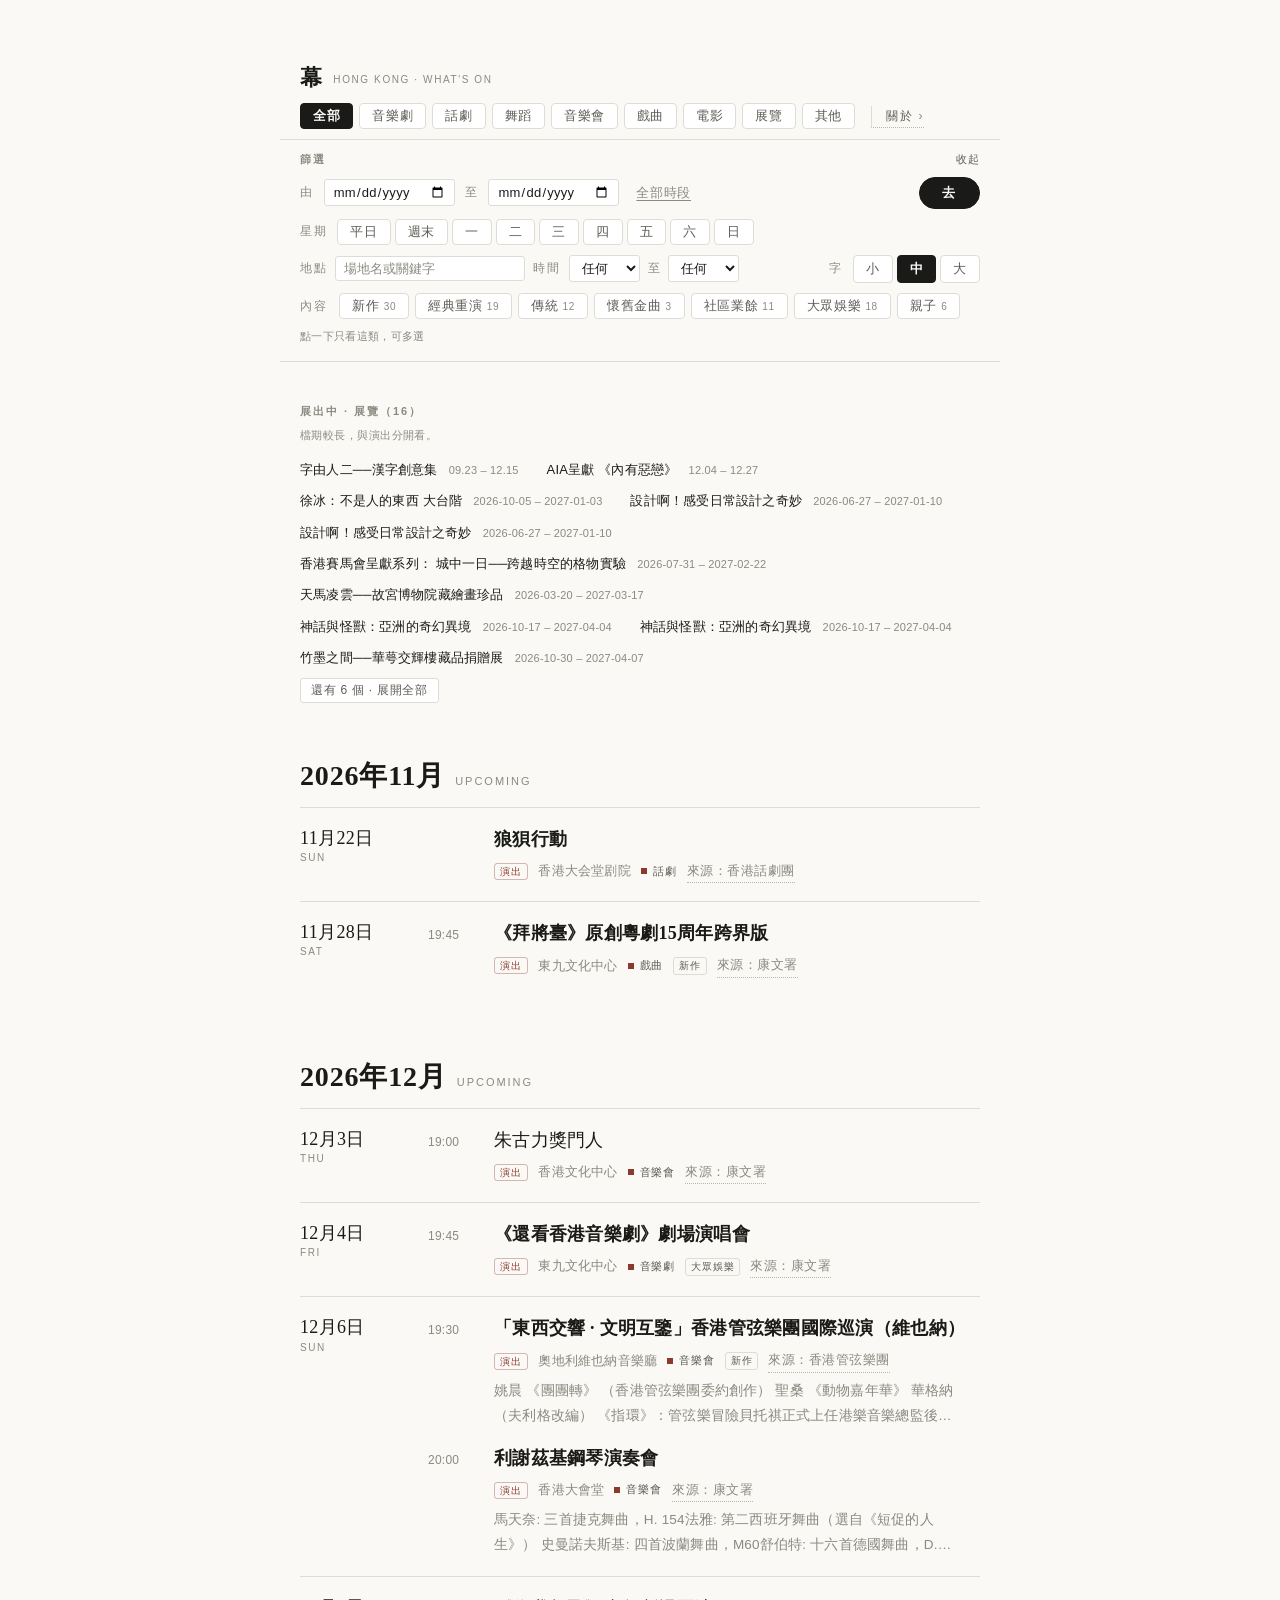
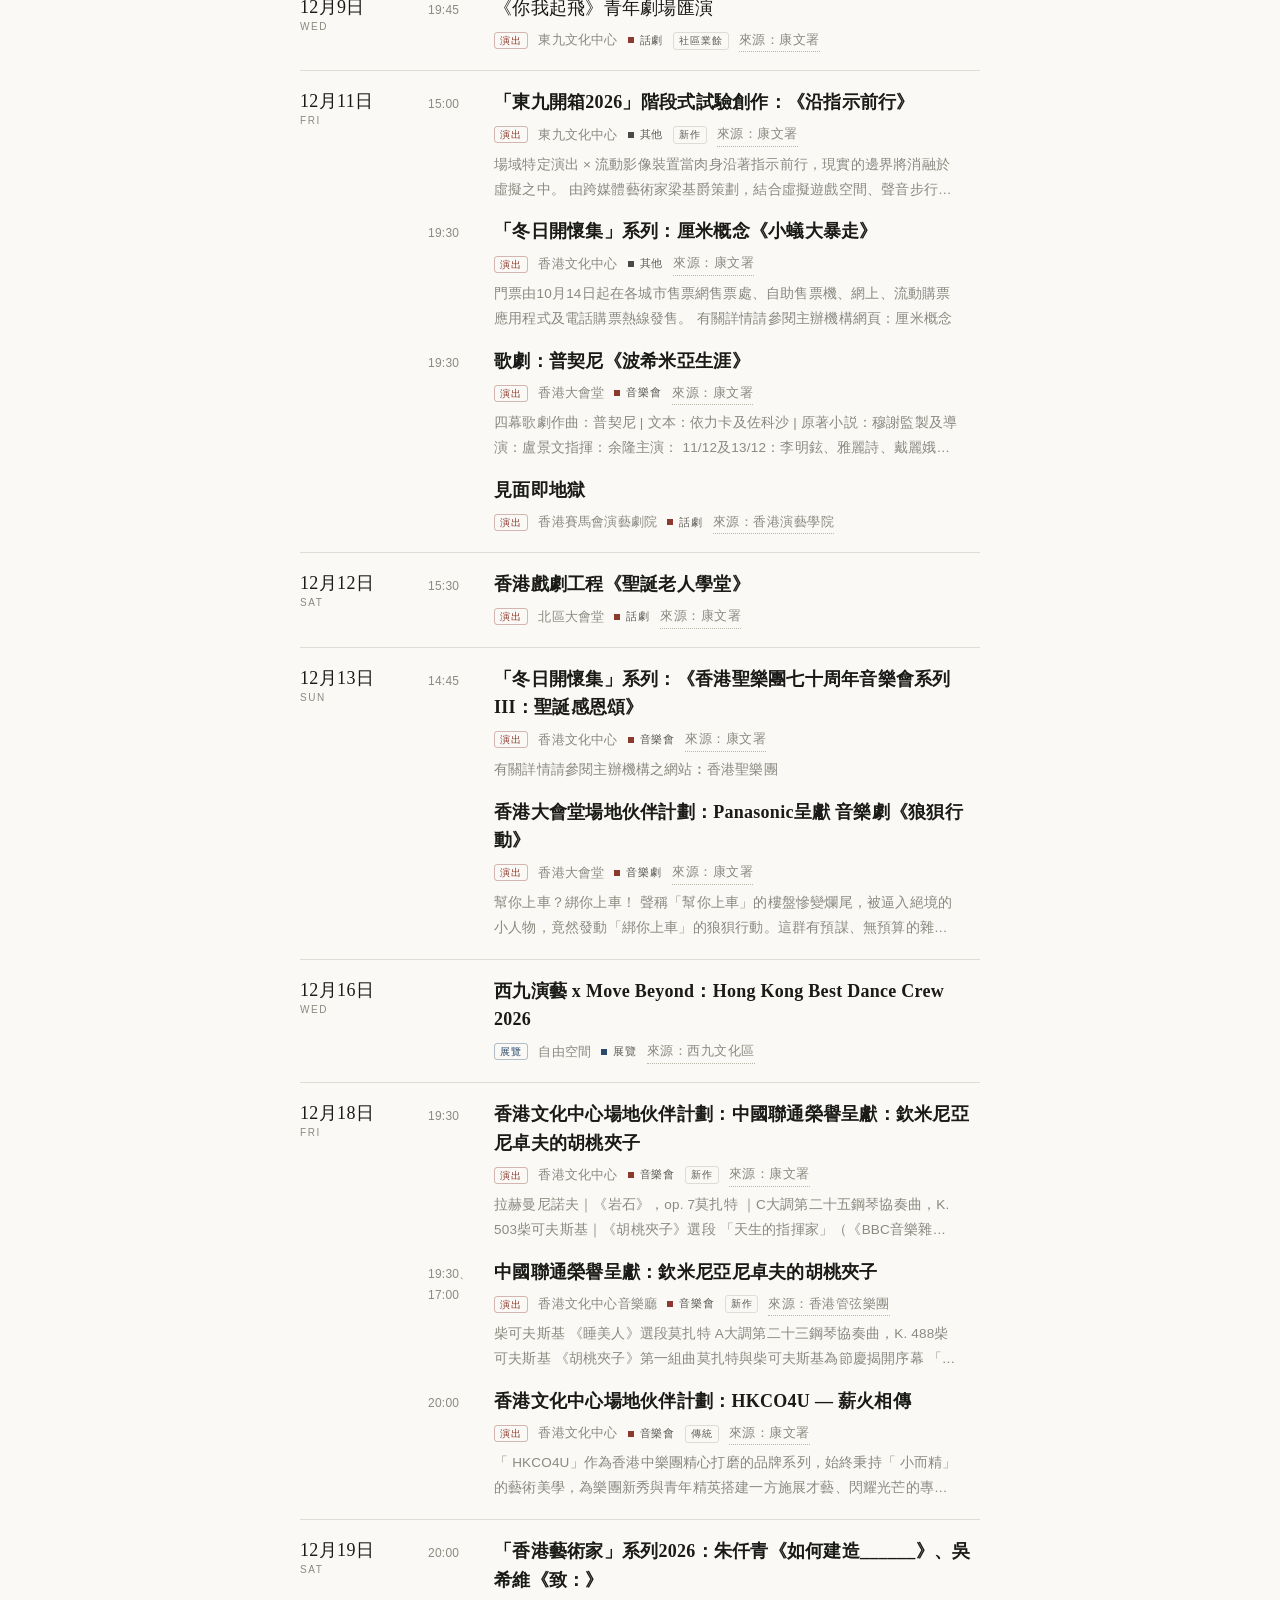
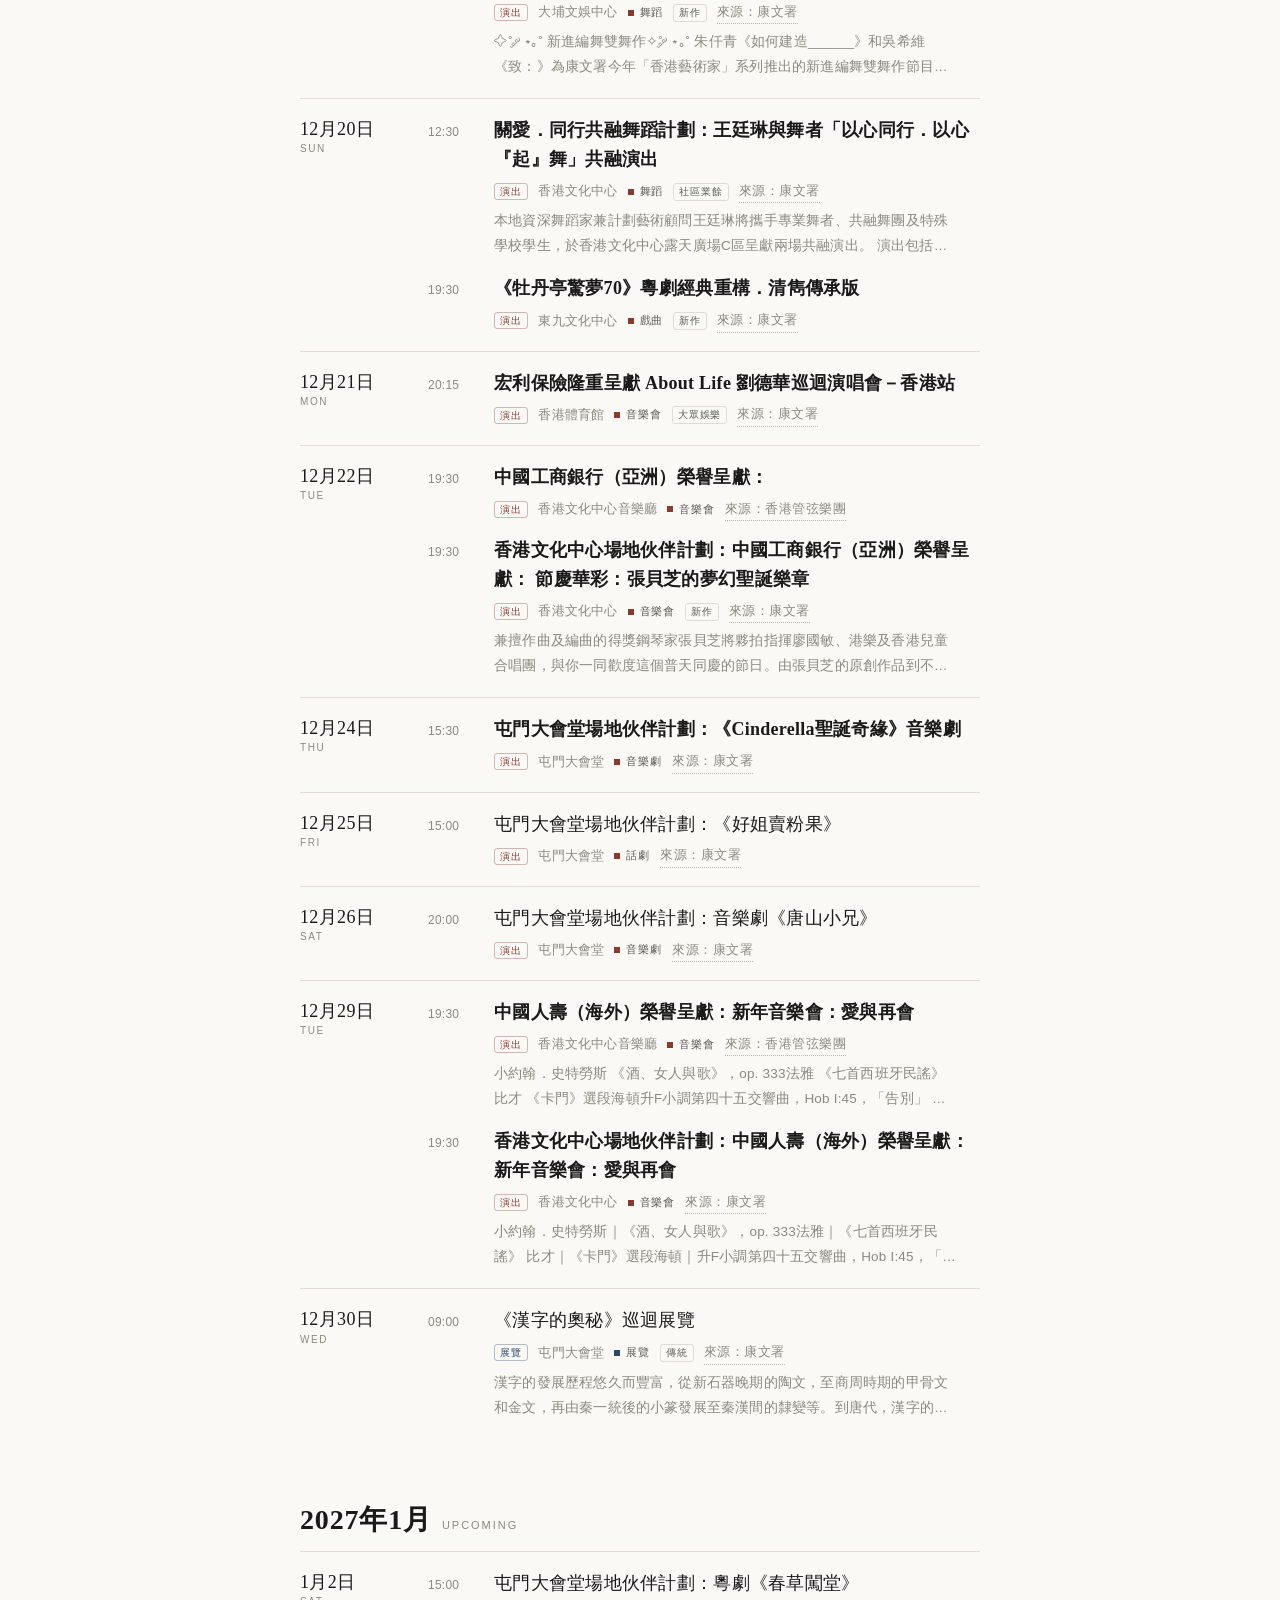
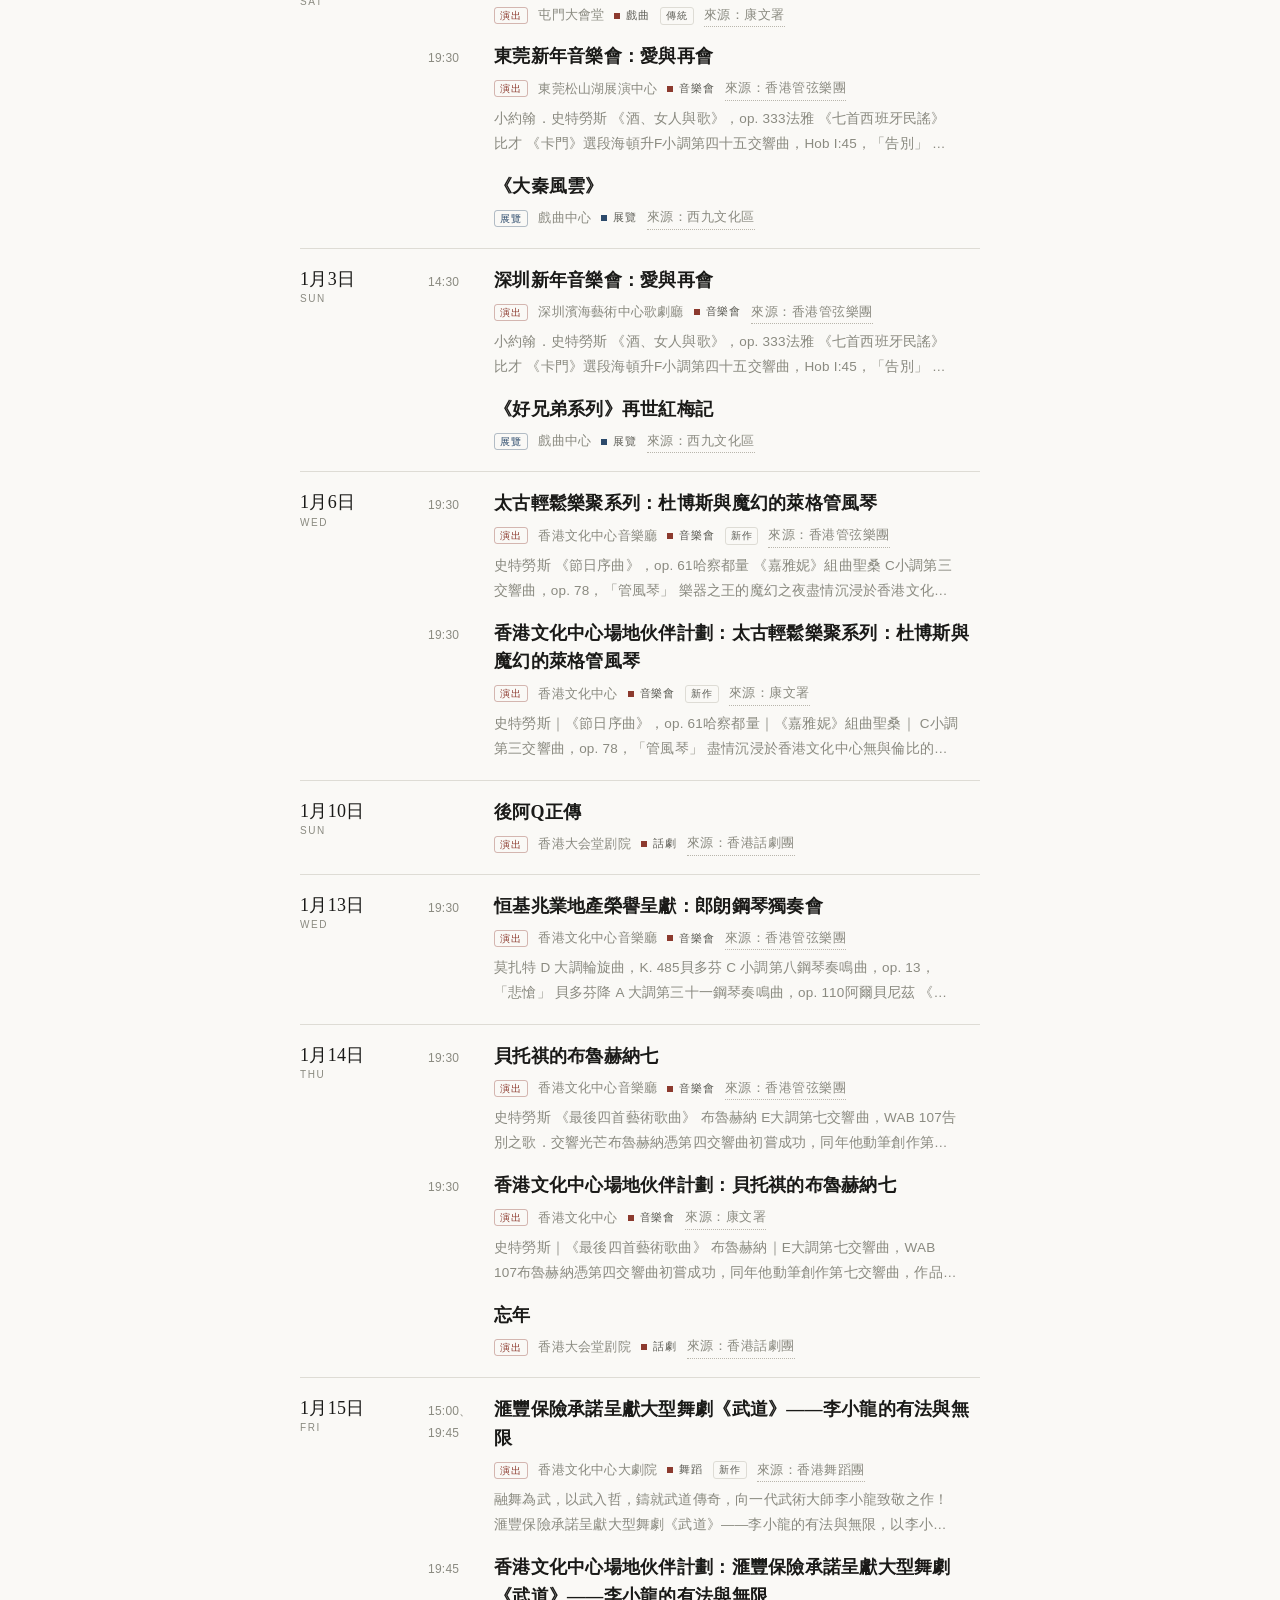
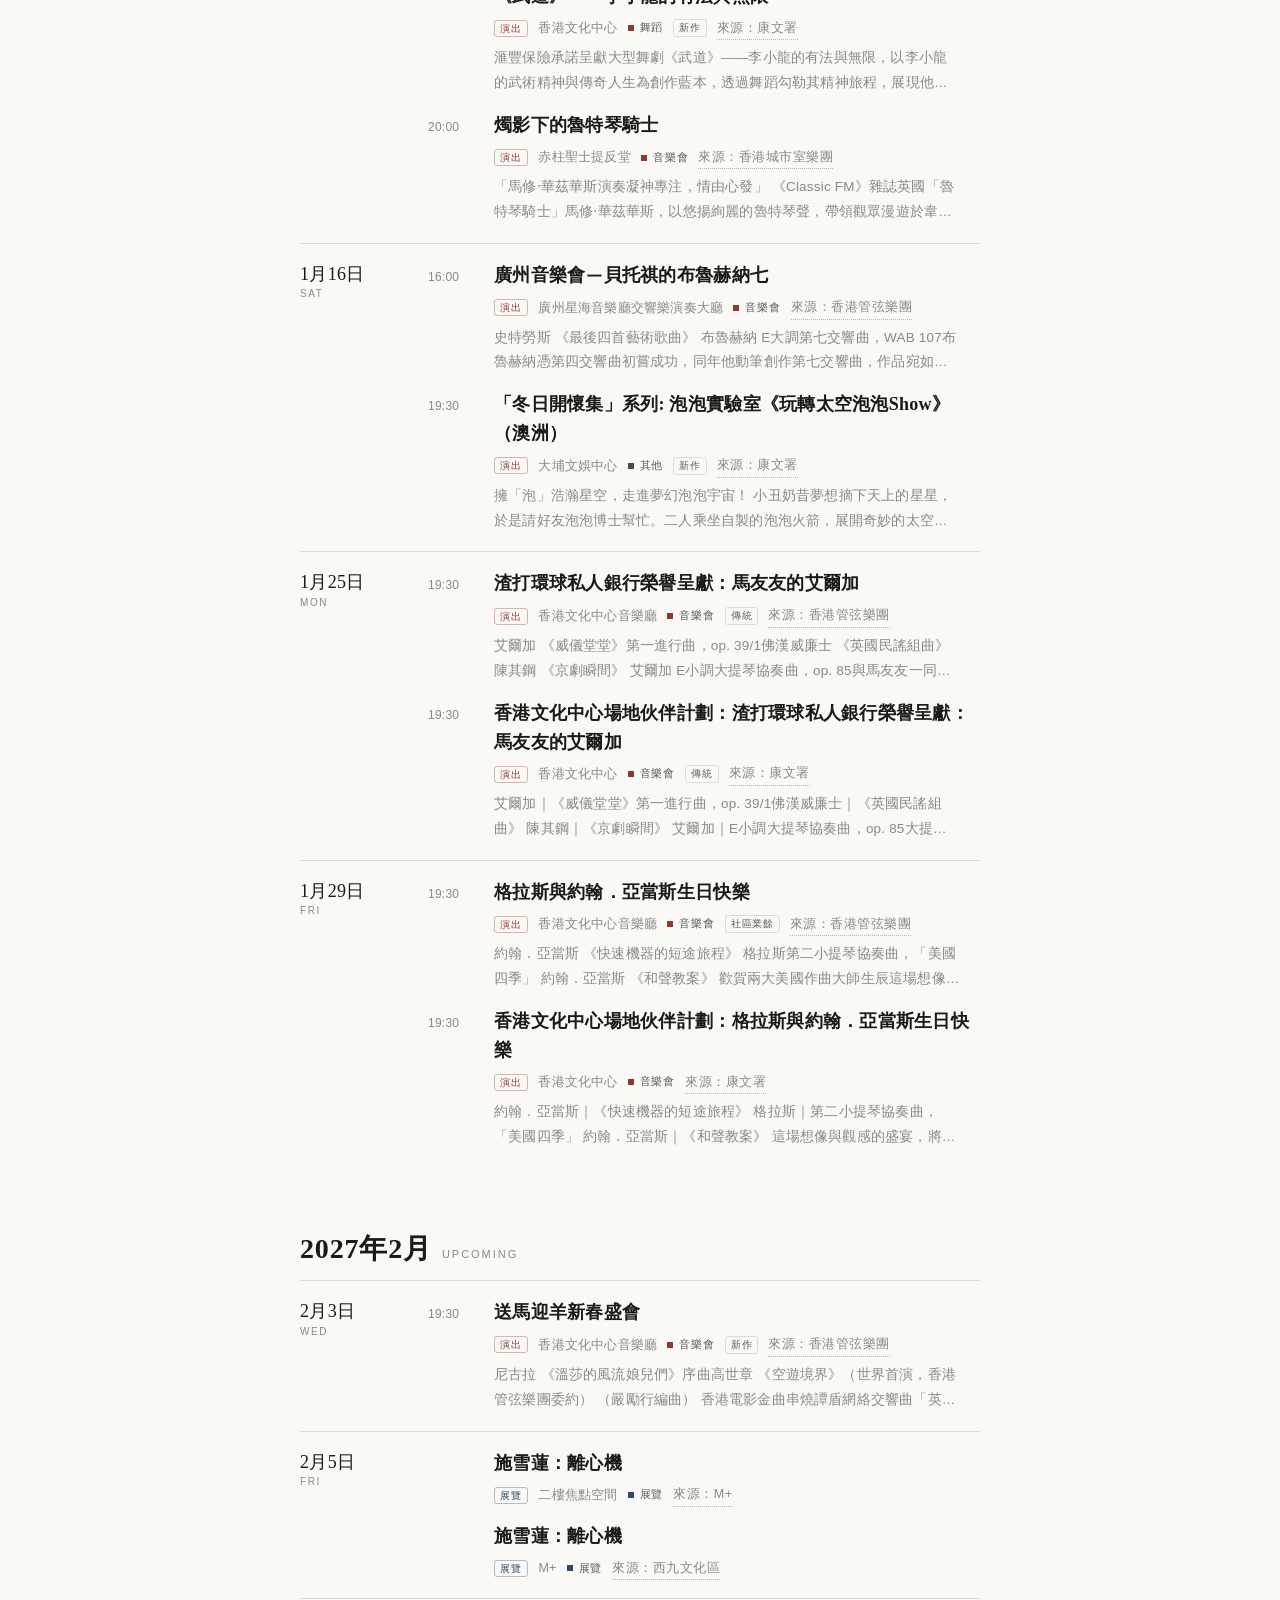
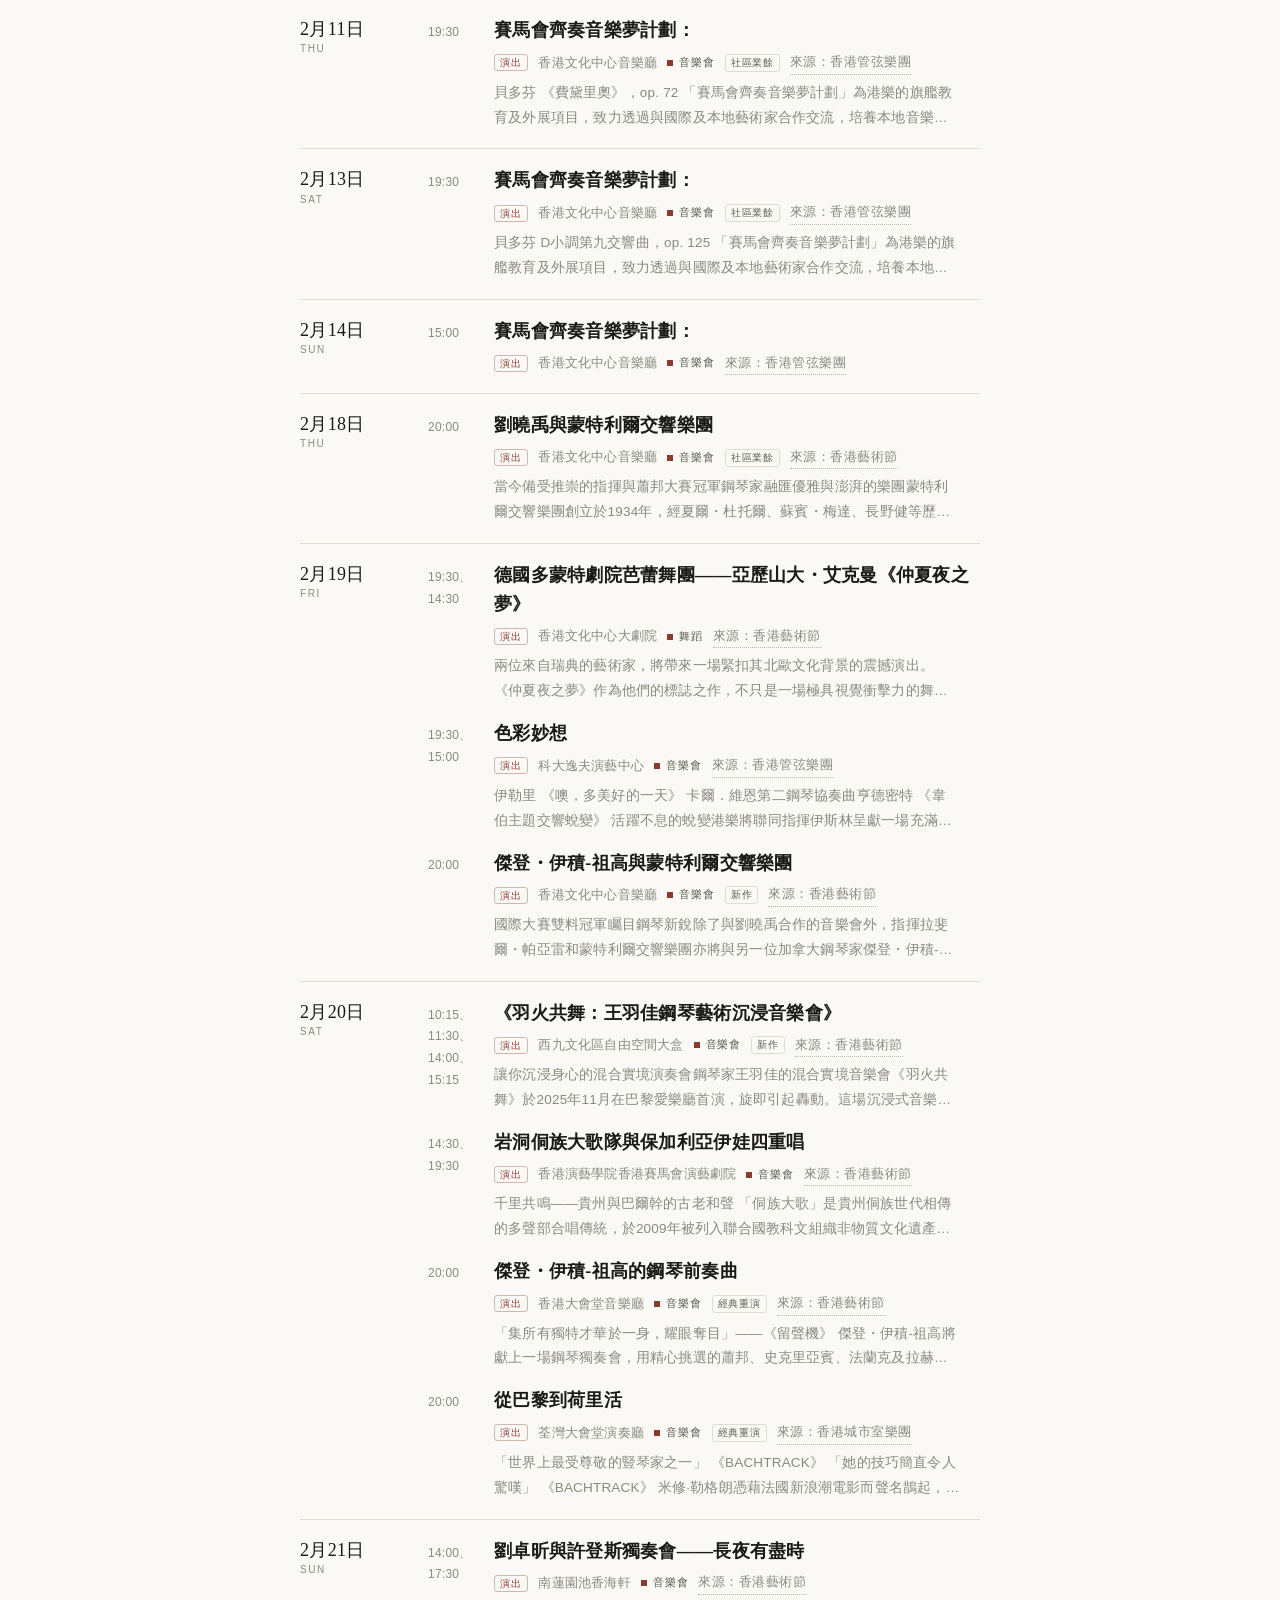
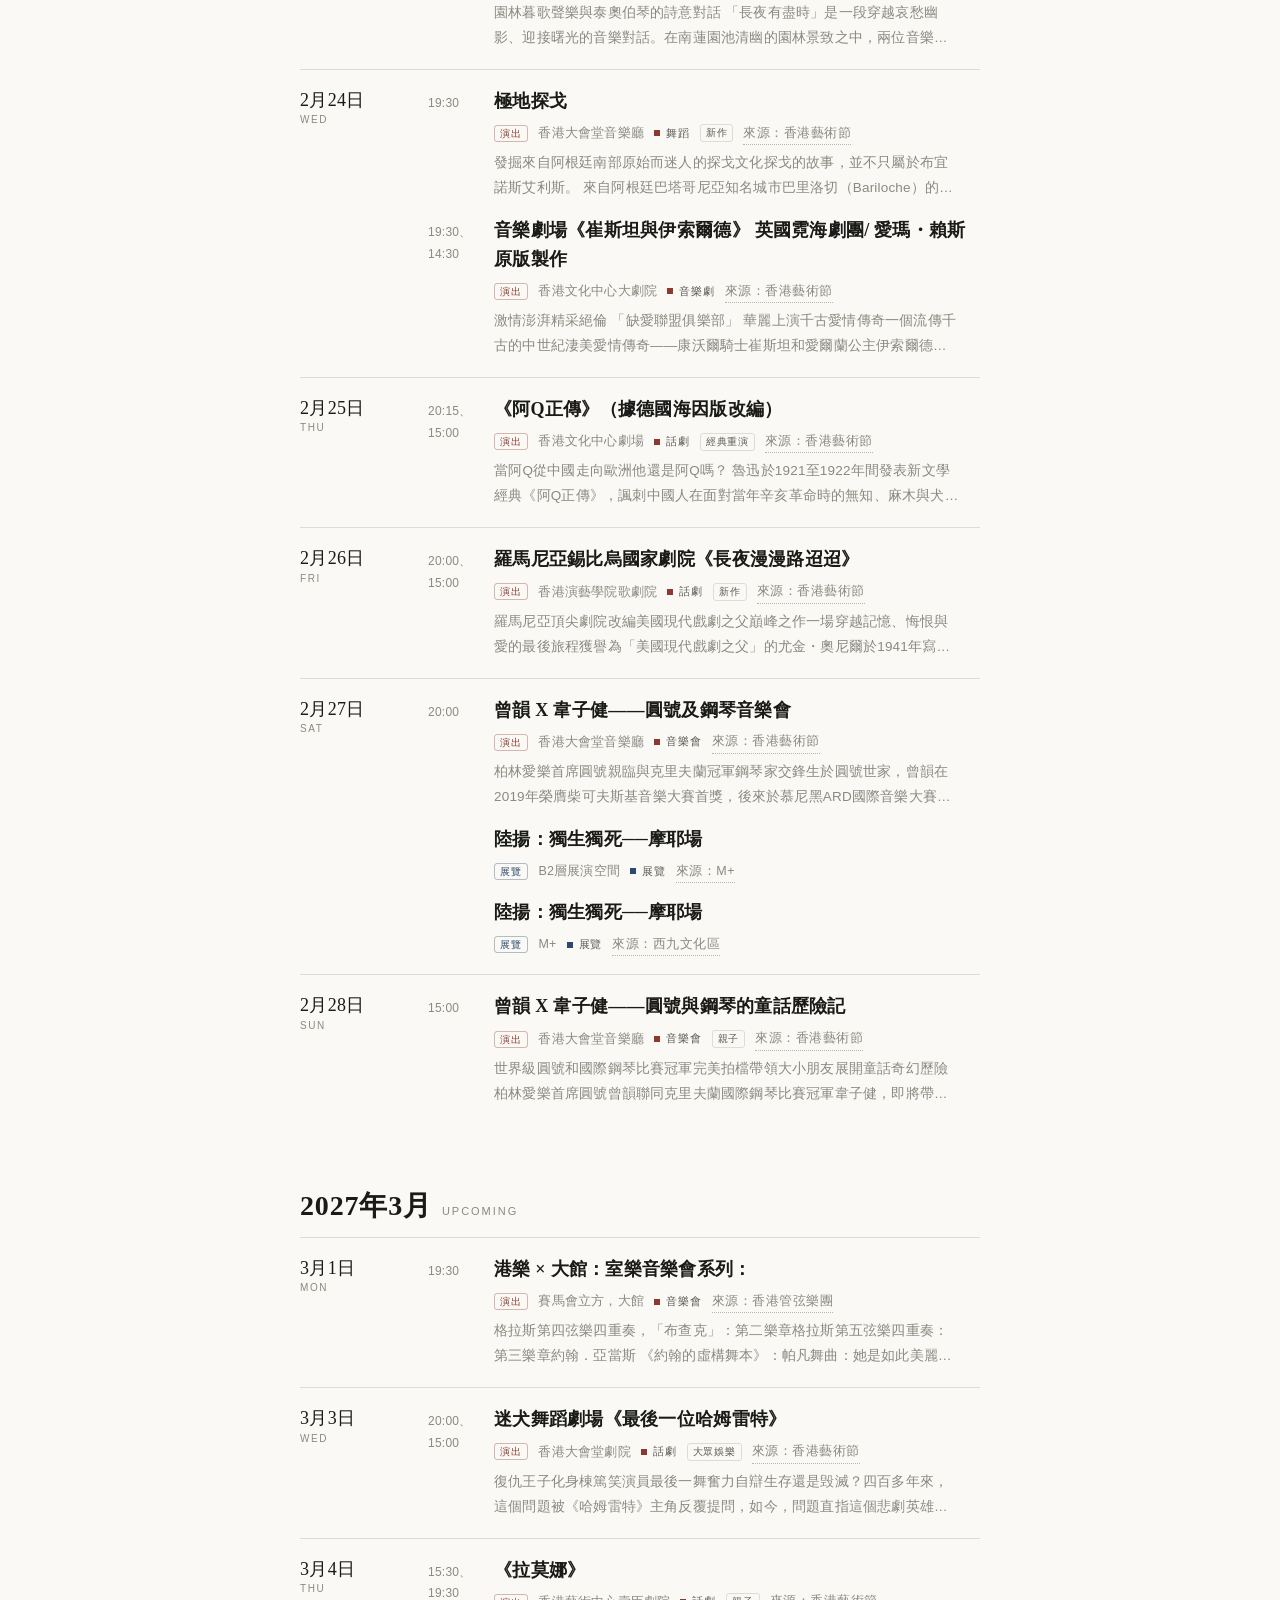
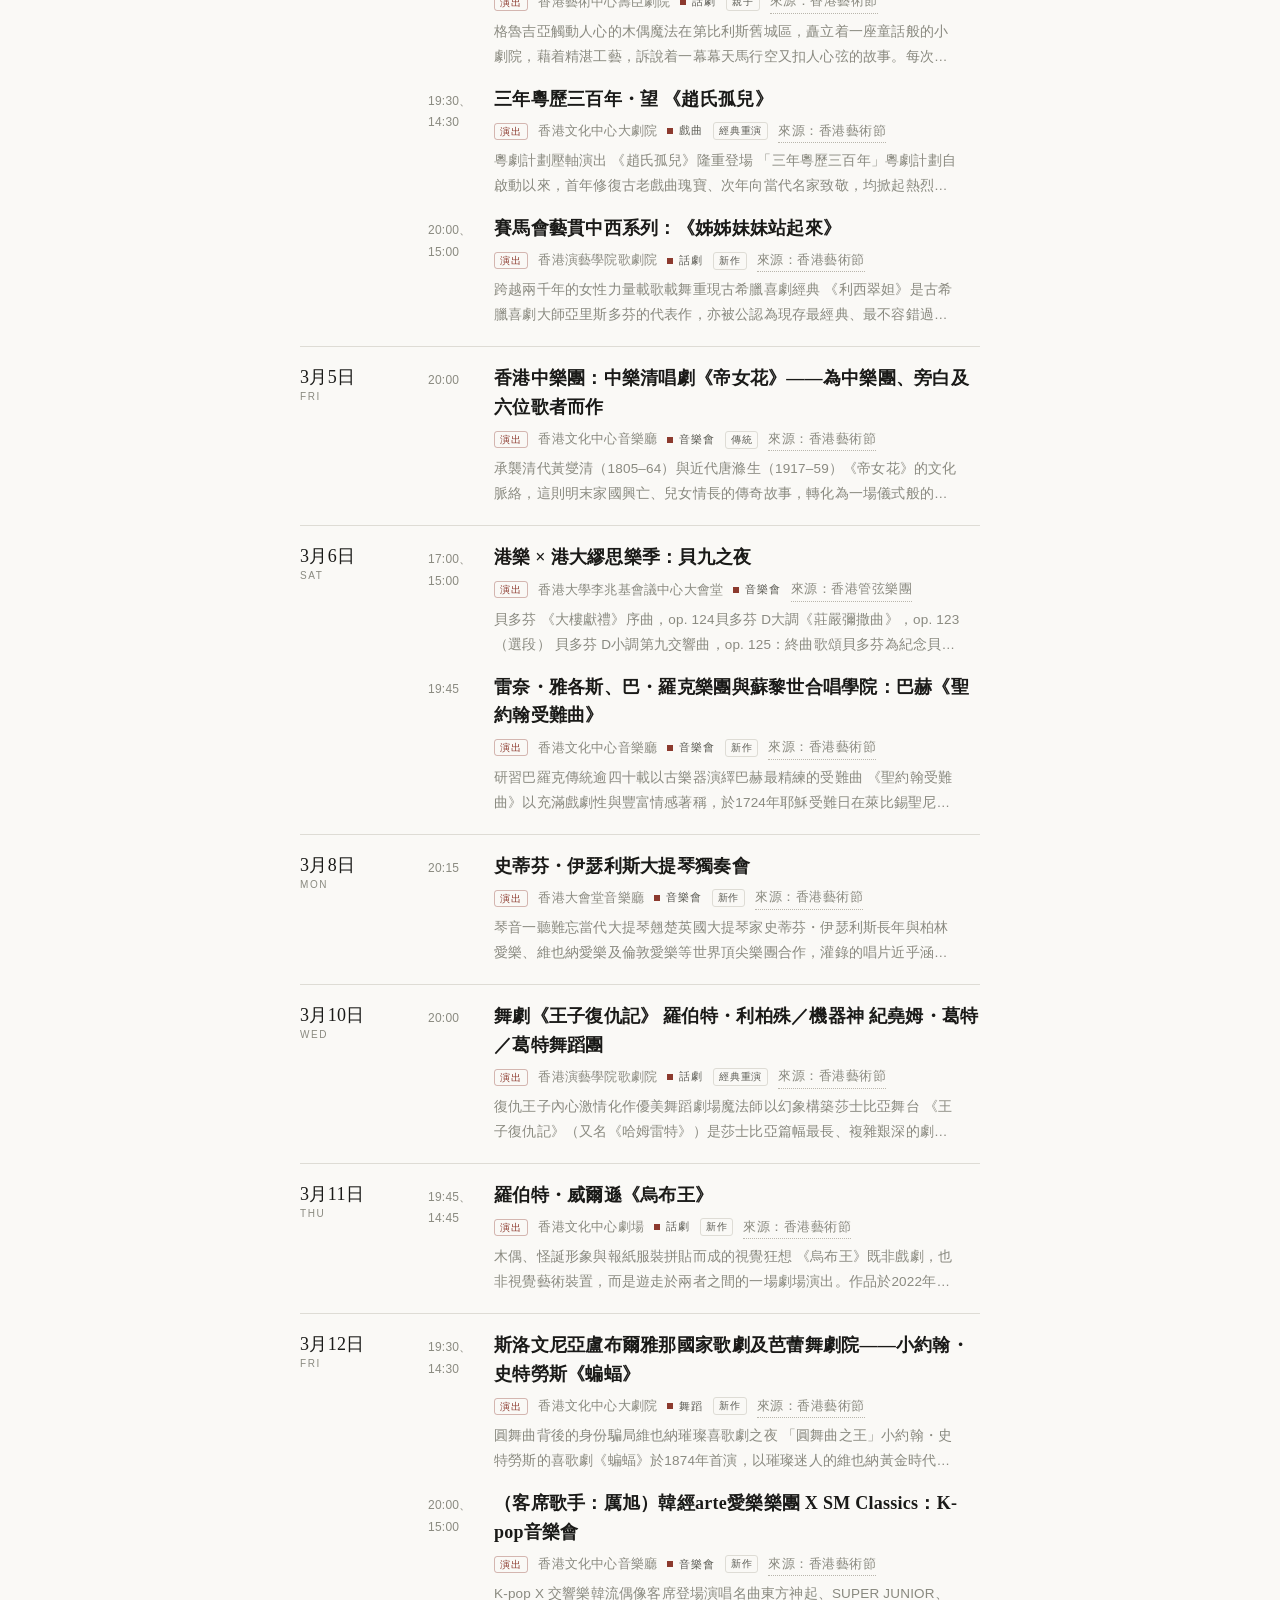
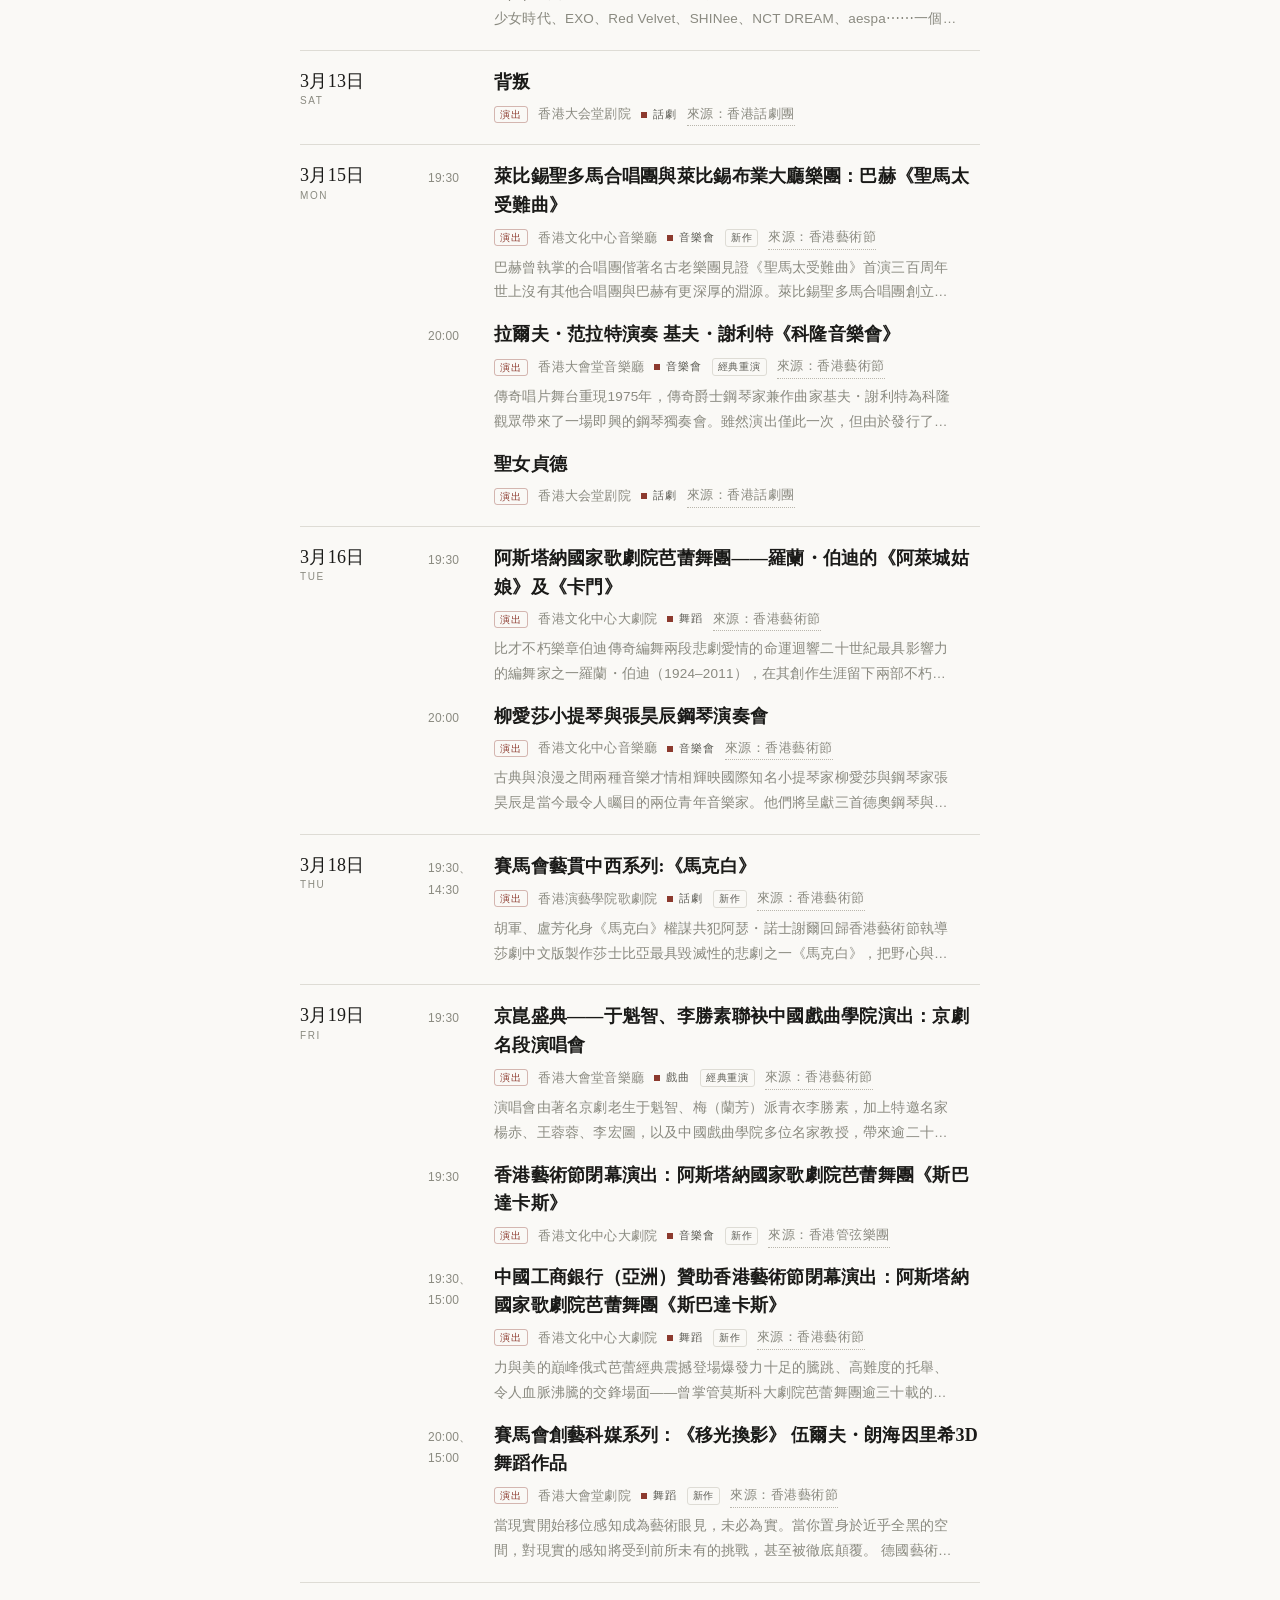
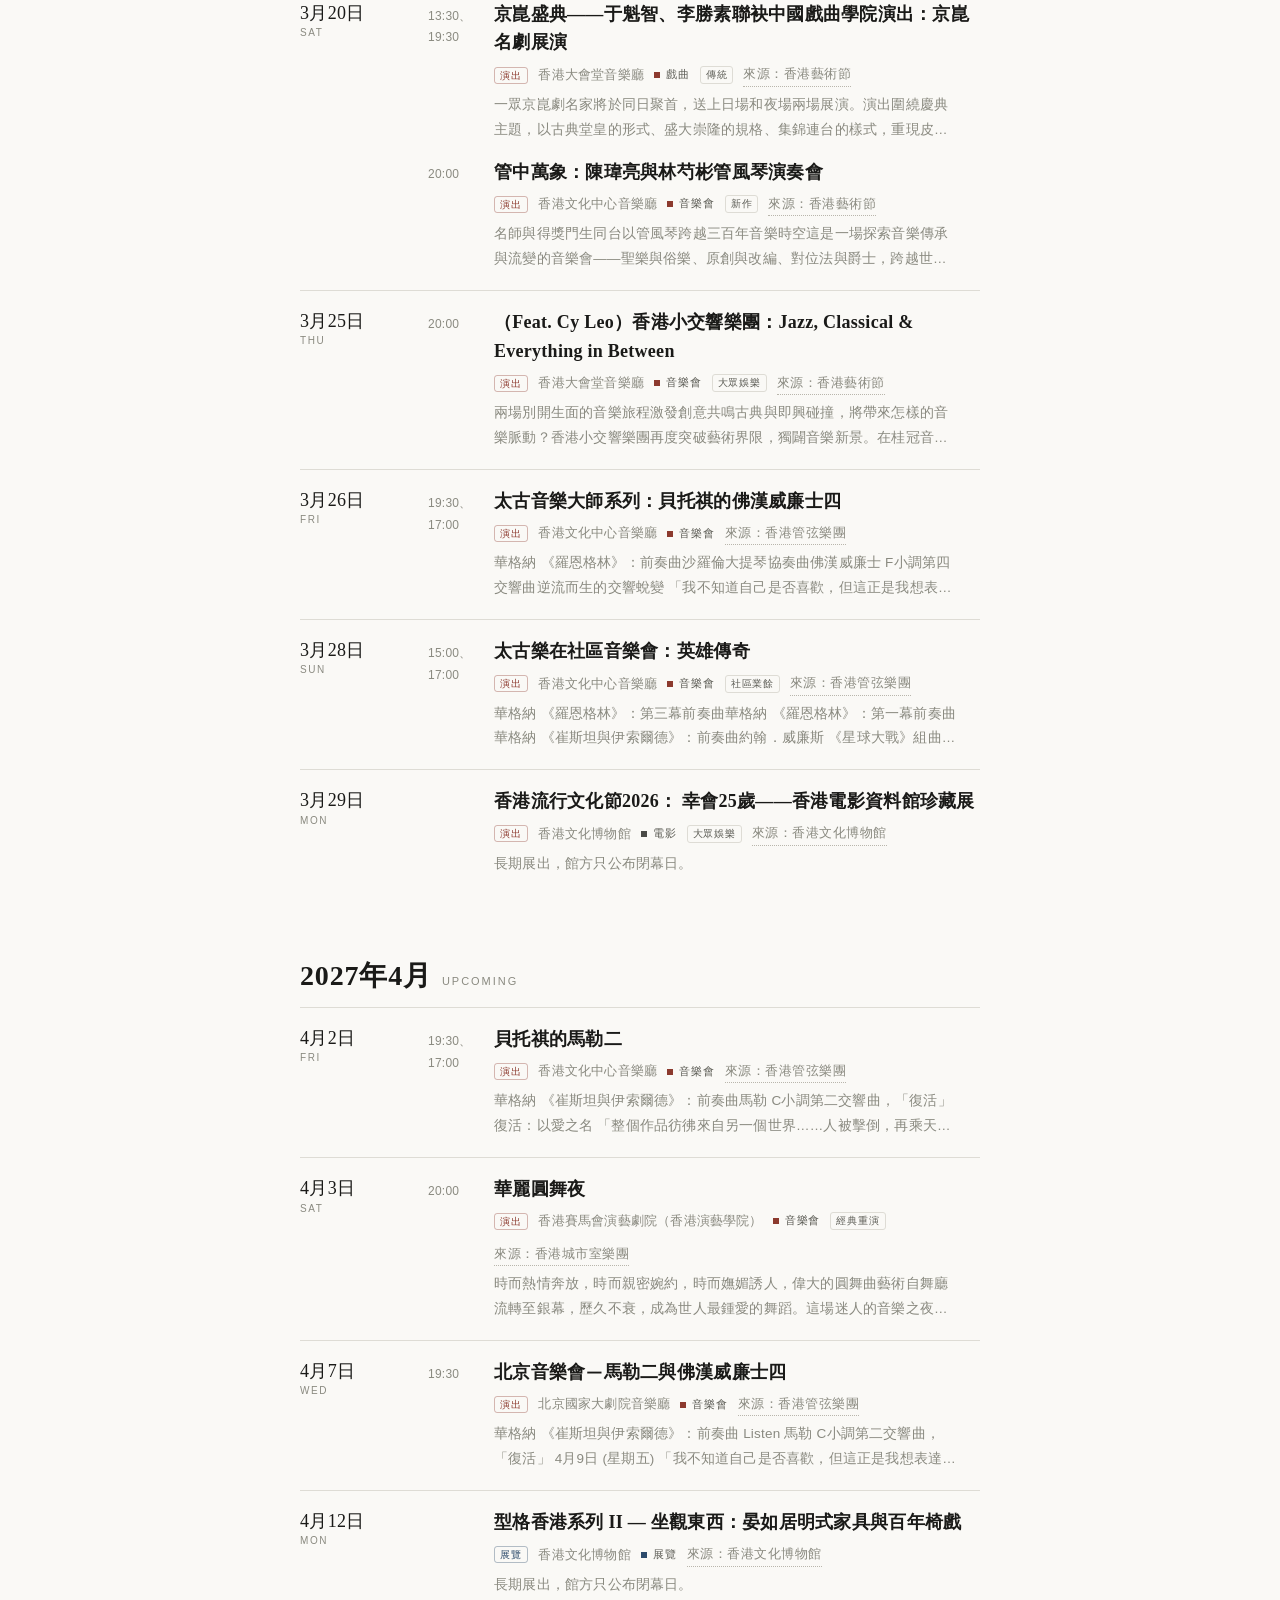
==== index.html @ 8373d46b "過期節目不再輸出（連數據都刪），只留未演完的" ====
<!DOCTYPE html>
<html lang="zh-Hant">
<head>
<meta charset="utf-8">
<meta name="viewport" content="width=device-width,initial-scale=1">
<title>幕 — 香港演出與展覽的時間軸</title>
<link rel="stylesheet" href="style.css?v=13" id="css">
</head>
<body>
<div class="wrap">

  <header class="masthead">
    <h1 class="logo">幕<small>Hong Kong · What's On</small></h1>
    <div class="navwrap">
      <nav id="filters" aria-label="分類"></nav>
      <a class="toplink" href="about.html">關於</a>
    </div>
  </header>

  <div class="controls" id="controls">
  <button type="button" class="filter-toggle" id="filter-toggle" aria-expanded="true" aria-controls="filter-body">
    <span class="ft-label">篩選</span>
    <span class="ft-sum" id="ft-sum"></span>
    <span class="ft-chev" aria-hidden="true"></span>
  </button>
  <div class="filter-body" id="filter-body">
  <div class="jumpbar">
    <label for="jump">由</label>
    <input type="date" id="jump">
    <label for="jump-to">至</label>
    <input type="date" id="jump-to">
    <button type="button" id="jump-clear">全部時段</button>
    <button type="button" id="jump-go">去</button>
  </div>

  <div class="weekbar" id="weekbar">
    <span class="weekbar-label">星期</span>
  </div>

  <div class="placebar">
    <label for="place">地點</label>
    <input id="place" list="places" placeholder="場地名或關鍵字" autocomplete="off">
    <datalist id="places"></datalist>
    <label for="tfrom">時間</label>
    <select id="tfrom"><option value="">任何</option></select>
    <span class="dash">至</span>
    <select id="tto"><option value="">任何</option></select>
    <div class="fontbar">
      <span class="fontbar-label">字</span>
      <button type="button" class="fs" data-fs="s">小</button>
      <button type="button" class="fs on" data-fs="m">中</button>
      <button type="button" class="fs" data-fs="l">大</button>
    </div>
  </div>

  <div class="contentbar" id="contentbar">
    <span class="contentbar-label">內容</span>
    <div class="chips" id="contentchips"></div>
    <span class="contentbar-hint">點一下只看這類，可多選</span>
  </div>
  </div>
  </div>

  <section class="band" id="band" hidden data-open="0">
    <h2 id="band-title">展出中 · 展覽</h2>
    <p class="band-note" id="band-note">檔期較長，與演出分開看。</p>
    <ul id="band-list"></ul>
  </section>

  <main class="timeline" id="timeline"></main>

  <footer id="foot"></footer>

  <section class="about">
    <h2>關於</h2>
    <p>把香港幾個場地和藝團的節目表，併成同一條時間軸。不為賣票，只為讓你在某個沒事的晚上，剛好滑到一場想看的演出。</p>
    <p>資料每月更新一次。過期的不刪，標上「已結束」。</p>
    <p class="by">Hector Tam　·　君秋雪　·　二〇二六年十月</p>
  </section>
</div>

<script>
(function () {
  window.__start = function start() {
  var CAL = window.CALENDAR || { shows: [], exhibits: [], updated: "" };
  var TODAY = new Date().toISOString().slice(0, 10);
  var WD = ["SUN", "MON", "TUE", "WED", "THU", "FRI", "SAT"];
  var TYPES = ["全部", "音樂劇", "話劇", "舞蹈", "音樂會", "戲曲", "電影", "展覽", "其他"];
  var state = { type: "全部", from: "", to: "", days: [], place: "", tFrom: "", tTo: "", topics: [] };
  // 源 → 官方首頁。條目自己沒有單頁網址時，至少讓他知道「這條從哪來、要去哪裡看」
  var SOURCES = {
    lcsd:   { label: "康文署",       url: "https://www.lcsd.gov.hk/tc/" },
    westk:  { label: "西九文化區",   url: "https://www.westk.hk/tc" },
    hkapa:  { label: "香港演藝學院", url: "https://www.hkapa.edu/" },
    hkphil: { label: "香港管弦樂團", url: "https://www.hkphil.org/tc" },
    hkaf:   { label: "香港藝術節",   url: "https://www.hk.artsfestival.org/tc" },
    hkrep:  { label: "香港話劇團",   url: "https://www.hkrep.com/" },
    hkdance:{ label: "香港舞蹈團",   url: "https://www.hkdance.com/" },
    ccohk:  { label: "香港城市室樂團", url: "https://www.ccohk.com/" },
    mplus:  { label: "M+",           url: "https://www.mplus.org.hk/tc/" },
    hkmoa:  { label: "香港藝術館",   url: "https://hk.art.museum/tc/web/ma/" },
    heritage:{ label: "香港文化博物館", url: "https://hk.heritage.museum/tc/" }
  };
  var WEEK_CHIPS = [
    { label: "平日", days: [1, 2, 3, 4, 5] },
    { label: "週末", days: [0, 6] },
    { label: "一", days: [1] }, { label: "二", days: [2] },
    { label: "三", days: [3] }, { label: "四", days: [4] },
    { label: "五", days: [5] }, { label: "六", days: [6] },
    { label: "日", days: [0] }
  ];
  var BAND_PREVIEW = 10;   // 展覽帶先露幾條，其餘可展開

  // 內容類別：跨所有演出都成立的「取向」，不是音樂流派。
  // 資料裡沒有現成欄位，所以按標題＋簡介的關鍵字歸類；使用者點一下只看這類，可多選。
  var TOPICS = [
    { key: "新作", re: /首演|新作|新編|全新|委約|原創|新製作|新劇|實驗|沉浸|多媒體|跨媒介|跨界|前衛|舞蹈節|藝術節|重塑|重構/ },
    { key: "經典重演", re: /經典|名作|重演|再演|傳承|保留劇目|代表作/ },
    { key: "傳統", re: /粵劇|粵曲|戲曲|京劇|崑劇|崑曲|南音|神功戲|戲寶|粵藝|粵韻|中樂|國樂|絲竹|書畫|水墨|書法|文物|敦煌|非遺|故宮|館藏/ },
    { key: "懷舊金曲", re: /金曲|懷舊|老歌|名曲|會知音|獻知音|歲月|好歌|靚聲|群星|歌皇|歌后|當年|舊夢|往日/ },
    { key: "社區業餘", re: /師生|學員|匯演|聯演|同樂|慈善|耆英|耆康|長者|敬老|社區|地區|會員|好友|展演|培訓|青少年|中學|小學|大學|學校|校友|街坊|坊眾|居民|同鄉|宗親|商會|工會|義工|劇社|戲劇社|曲藝社|樂社|研習|結業|慶回歸|賀國慶|國慶/ },
    { key: "大眾娛樂", re: /演唱會|流行|搖滾|爵士|綜藝|巡迴|巡演|音樂節|棟篤笑|魔術|電音|嘻哈|無伴奏|A cappella/ },
    { key: "親子", re: /兒童|親子|童話|繪本|小朋友|家庭|幼兒/ }
  ];

  function topicsOf(x) {
    if (x.__t) return x.__t;
    var s = (x.title || "") + " " + (x.desc || "");
    var t = [];
    for (var i = 0; i < TOPICS.length; i++) {
      if (TOPICS[i].re.test(s)) t.push(TOPICS[i].key);
    }
    x.__t = t;
    return t;
  }

  function applyTopics(list) {
    if (!state.topics.length) return list;
    return list.filter(function (x) {
      var t = topicsOf(x);
      for (var i = 0; i < state.topics.length; i++) {
        if (t.indexOf(state.topics[i]) >= 0) return true;
      }
      return false;
    });
  }

  function countTopics(pool) {
    var c = {};
    TOPICS.forEach(function (t) { c[t.key] = 0; });
    pool.forEach(function (x) {
      topicsOf(x).forEach(function (k) { if (c[k] != null) c[k]++; });
    });
    return c;
  }

  function el(tag, cls, txt) {
    var n = document.createElement(tag);
    if (cls) n.className = cls;
    if (txt != null) n.textContent = txt;
    return n;
  }
  function monthLabel(iso) {
    var d = new Date(iso + "T00:00:00");
    return d.getFullYear() + "年" + (d.getMonth() + 1) + "月";
  }
  function dayLabel(iso) {
    var d = new Date(iso + "T00:00:00");
    return (d.getMonth() + 1) + "月" + d.getDate() + "日";
  }
  function wd(iso) { return WD[new Date(iso + "T00:00:00").getDay()]; }
  // 展期可能是空的（常設／長期展），比較大小時給一個很遠的日期
  function endOf(x) { return x.end || "9999-12-31"; }

  function renderFilters() {
    var nav = document.getElementById("filters");
    nav.innerHTML = "";
    TYPES.forEach(function (t) {
      var b = el("button", null, t);
      b.setAttribute("aria-pressed", String(state.type === t));
      b.onclick = function () { state.type = t; renderAll(); };
      nav.appendChild(b);
    });
  }

  // 每一條自己的內容類別（跟上面那行篩選同一套規則）
  // 跟大類標籤重複就不貼（「戲曲」不用再寫一次「戲曲」）
  function ctagNode(x) {
    var t = topicsOf(x);
    for (var i = 0; i < t.length; i++) {
      if (t[i] !== x.type) return el("span", "ctag", t[i]);
    }
    return null;
  }

  // 展覽檔期文字：同年只寫月日，跨年寫完整
  function spanText(x) {
    var a = x.d, b = x.end;
    if (!b) return x.open ? (a.slice(5).replace("-", ".") + " 起・常設") : a;
    if (x.open) return "常設・展至 " + (a.slice(0, 4) === b.slice(0, 4) ? b.slice(5).replace("-", ".") : b);
    if (a.slice(0, 4) === b.slice(0, 4)) {
      return a.slice(5).replace("-", ".") + " – " + b.slice(5).replace("-", ".");
    }
    return a + " – " + b;
  }
  function daysBetween(x) {
    var t1 = new Date(x.d + "T00:00:00"), t2 = new Date(x.end + "T00:00:00");
    return Math.max(1, Math.round((t2 - t1) / 86400000) + 1);
  }
  function kindBadge(isExhibit) {
    return el("span", isExhibit ? "kind k-ex" : "kind k-show", isExhibit ? "展覽" : "演出");
  }

  // 來源標籤：能精確到「這個節目」就精確；沒有單頁時退到場地節目表；再沒有就不給連結
  function sourceNode(x) {
    var s = SOURCES[x.source];
    var label = s ? s.label : x.source;
    var href = x.url || x.src_url || "";
    if (!href) return el("span", "src no-link", "來源：" + label);
    var a = el("a", "src", "來源：" + label);
    a.href = href;
    a.target = "_blank";
    a.rel = "noopener";
    a.title = x.url ? (label + " · 這個節目的頁面") : (label + " · 該場地節目表");
    return a;
  }

  function renderBand() {
    var band = document.getElementById("band");
    var list = document.getElementById("band-list");
    var title = document.getElementById("band-title");
    // 展覽帶只在「全部」下出現（「展覽」分類本身已經把展覽全列出來，不重複）
    if (state.type !== "全部" || state.from || state.days.length) {
      band.hidden = true; return;
    }
    var items = applyTopics(CAL.exhibits.filter(function (x) { return endOf(x) >= TODAY; }));
    list.innerHTML = "";
    if (!items.length) { band.hidden = true; return; }
    band.hidden = false;
    title.textContent = "展出中 · 展覽（" + items.length + "）";
    var open = band.getAttribute("data-open") === "1";
    var show = open ? items : items.slice(0, BAND_PREVIEW);
    show.forEach(function (x) {
      var li = el("li");
      var a;
      if (x.url) {
        a = el("a", "band-link", x.title);
        a.href = x.url; a.target = "_blank"; a.rel = "noopener";
      } else {
        a = el("span", "band-link no-link", x.title);
      }
      li.appendChild(a);
      li.appendChild(el("span", "band-date", "　" + spanText(x)));
      list.appendChild(li);
    });
    if (items.length > BAND_PREVIEW) {
      var li2 = el("li", "band-toggle");
      var btn = el("button", null, open ? "收起" : "還有 " + (items.length - BAND_PREVIEW) + " 個 · 展開全部");
      btn.type = "button";
      btn.onclick = function () {
        band.setAttribute("data-open", open ? "0" : "1");
        renderBand();
      };
      li2.appendChild(btn);
      list.appendChild(li2);
    }
  }

  function itemRow(x, past) {
    var row = el("div", "item" + (past ? " past" : ""));
    var time = el("div", "item-time", past ? "已結束" : (x.time || ""));
    var body = el("div", "item-body");

    var a;
    if (x.url) {
      a = el("a", "item-title", x.title);
      a.href = x.url; a.target = "_blank"; a.rel = "noopener";
    } else {
      a = el("span", "item-title no-link", x.title);
    }
    body.appendChild(a);

    var meta = el("div", "item-meta");
    meta.appendChild(kindBadge(x.type === "展覽"));
    if (x.venue) meta.appendChild(el("span", null, x.venue));
    var tag = el("span", "tag", x.type);
    tag.setAttribute("data-t", x.type);
    meta.appendChild(tag);
    var ct = ctagNode(x);
    if (ct) meta.appendChild(ct);
    if (x.source) meta.appendChild(sourceNode(x));
    body.appendChild(meta);

    // 简介：只有部分源给得到（舞蹈团、室乐团），有就折两行，点一下展开
    if (x.desc) {
      var d = el("div", "item-desc", x.desc);
      d.addEventListener("click", function () { d.classList.toggle("open"); });
      body.appendChild(d);
    }

    row.appendChild(time);
    row.appendChild(body);
    return row;
  }

  // 大類 + 日期 + 星期 + 地點 + 時間：這一層先算好，內容類別另外加在上面
  function basePool() {
    var pool;
    if (state.type === "展覽") {
      // 展覽分兩攤：檔期長的進了上方橫帶（CAL.exhibits），短的留在時間軸（CAL.shows）。
      // 點「展覽」要看全部，兩邊都要拿，否則只剩那十幾條。
      pool = CAL.exhibits.concat(CAL.shows.filter(function (x) { return x.type === "展覽"; }))
        .filter(function (x) { return endOf(x) >= TODAY; })
        .sort(function (a, b) { return a.d < b.d ? -1 : (a.d > b.d ? 1 : 0); });
    } else {
      pool = CAL.shows.filter(function (x) {
        // 已經演完的才隱藏；還在演的那種（10/24–11/08）要留著
        if ((x.end || x.d) < TODAY) return false;
        return state.type === "全部" || x.type === state.type;
      });
    }

    // 日期范围筛选：只显示这几天
    if (state.from) pool = pool.filter(function (x) { return x.d >= state.from; });
    if (state.to) pool = pool.filter(function (x) { return x.d <= state.to; });
    // 星期筛选
    if (state.days.length) {
      pool = pool.filter(function (x) {
        return state.days.indexOf(new Date(x.d + "T00:00:00").getDay()) >= 0;
      });
    }
    // 地点 / 关键字
    if (state.place) {
      var q = state.place.toLowerCase();
      pool = pool.filter(function (x) {
        return ((x.venue || "") + " " + (x.title || "")).toLowerCase().indexOf(q) >= 0;
      });
    }
    // 时间段
    if (state.tFrom || state.tTo) {
      pool = pool.filter(function (x) {
        if (!x.time) return false;
        return x.time.split(/[\u3001,\uff0c]/).some(function (t) {
          t = t.trim();
          if (!/^\d{2}:\d{2}$/.test(t)) return false;
          if (state.tFrom && t < state.tFrom) return false;
          if (state.tTo && t > state.tTo) return false;
          return true;
        });
      });
    }

    return pool;
  }

  function renderTimeline(pool) {
    var box = document.getElementById("timeline");
    box.innerHTML = "";

    pool = applyTopics(pool);

    if (!pool.length) {
      var hasTopic = state.topics.length > 0;
      var e = el("div", "empty", hasTopic ? "這類內容目前沒有節目。" : "這段時間還沒有公布。");
      e.appendChild(el("span", null, hasTopic
        ? "把內容類別取消，或換一個類別試試。"
        : "香港多數藝團只提前三到六個月公布，之後會陸續增加。"));
      box.appendChild(e);
      return;
    }

    var shown = pool;
    if (state.type === "展覽") {
      var m1 = el("div", "month", "展覽 · 展出中");
      m1.appendChild(el("em", null, "EXHIBITIONS"));
      box.appendChild(m1);
      shown.forEach(function (x) {
        var d = el("div", "day");
        var left = el("div", "day-date", spanText(x));
        left.appendChild(el("em", null, x.open ? "長期展出" : daysBetween(x) + " 天"));
        var items = el("div", "items");
        var row = el("div", "item");
        row.appendChild(el("div", "item-time", ""));
        var body = el("div", "item-body");
        var a;
        if (x.url) {
          a = el("a", "item-title", x.title);
          a.href = x.url; a.target = "_blank"; a.rel = "noopener";
        } else {
          a = el("span", "item-title no-link", x.title);
        }
        body.appendChild(a);
        var meta = el("div", "item-meta");
        meta.appendChild(kindBadge(true));
        if (x.venue) meta.appendChild(el("span", null, x.venue));
        var tag = el("span", "tag", "展覽"); tag.setAttribute("data-t", "展覽");
        meta.appendChild(tag);
        var ct2 = ctagNode(x);
        if (ct2) meta.appendChild(ct2);
        if (x.source) meta.appendChild(sourceNode(x));
        body.appendChild(meta);
        row.appendChild(body);
        items.appendChild(row);
        d.appendChild(left); d.appendChild(items);
        box.appendChild(d);
      });
      return;
    }

    var currentMonth = "";
    shown.forEach(function (x) {
      var m = monthLabel(x.d);
      if (m !== currentMonth) {
        currentMonth = m;
        var h = el("div", "month", m);
        h.appendChild(el("em", null, "UPCOMING"));
        box.appendChild(h);
      }
      // 同一天合併成一組
      var lastDay = box.lastElementChild;
      if (!lastDay || !lastDay.classList.contains("day") ||
          lastDay.getAttribute("data-d") !== x.d) {
        var day = el("div", "day");
        day.setAttribute("data-d", x.d);
        var left = el("div", "day-date", dayLabel(x.d));
        left.appendChild(el("em", null, wd(x.d)));
        var items = el("div", "items");
        day.appendChild(left);
        day.appendChild(items);
        box.appendChild(day);
      }
      box.lastElementChild.querySelector(".items").appendChild(itemRow(x, false));
    });
  }

  function renderFoot() {
    var f = document.getElementById("foot");
    f.innerHTML = "";
    var lastShow = "", lastEx = "";
    CAL.shows.forEach(function (x) { if (x.type !== "展覽" && x.d > lastShow) lastShow = x.d; });
    // 展覽分兩攤（時間軸裡的短期展 + 上方横帶的長展），數數兩邊都算
    var shortEx = CAL.shows.filter(function (x) { return x.type === "展覽"; });
    shortEx.forEach(function (x) { if (x.end > lastEx) lastEx = x.end; });
    CAL.exhibits.forEach(function (x) { if (x.end > lastEx) lastEx = x.end; });
    var exCount = CAL.exhibits.length + shortEx.length;
    f.appendChild(el("p", null, "資料更新：" + CAL.updated));
    f.appendChild(el("p", null,
      "演出 " + (CAL.shows.length - shortEx.length) + " 場，最遠到 " + lastShow +
      "　·　展覽 " + exCount + " 個（含短期展），最遠到 " + lastEx));
    f.appendChild(el("p", null,
      "來源：康文署、西九文化區、香港演藝學院、香港管弦樂團、香港藝術節、香港話劇團、香港舞蹈團、香港城市室樂團、M+、香港藝術館、香港文化博物館。"));
    f.appendChild(el("p", null,
      "每個月抓一次。抓不到的就不寫，不猜。"));
    f.appendChild(el("p", "disclaimer",
      "資料來自各場地與藝團的公開網頁，可能過時或有錯；一切以主辦方公布為準。"));
  }

  function renderWeekChips() {
    var box = document.getElementById("weekbar");
    box.innerHTML = '<span class="weekbar-label">星期</span>';
    WEEK_CHIPS.forEach(function (c) {
      // 单个星期：只要在这个集合里就算选中；「平日」「週末」这种组合：集合完全相等才算
      var pressed = (c.days.length === 1)
        ? state.days.indexOf(c.days[0]) >= 0
        : (c.days.length === state.days.length &&
           c.days.every(function (d) { return state.days.indexOf(d) >= 0; }));
      var b = el("button", pressed ? "wchip on" : "wchip", c.label);
      b.type = "button";
      b.setAttribute("aria-pressed", String(pressed));
      b.onclick = function () {
        if (c.days.length === 1) {
          var i = state.days.indexOf(c.days[0]);
          if (i >= 0) state.days.splice(i, 1);
          else state.days.push(c.days[0]);
        } else {
          state.days = pressed ? [] : c.days.slice();
        }
        renderAll();
      };
      box.appendChild(b);
    });
    if (state.days.length) {
      var c2 = el("button", "wchip clear", "清除星期");
      c2.type = "button";
      c2.onclick = function () { state.days = []; renderAll(); };
      box.appendChild(c2);
    }
  }

  function renderContentChips(counts) {
    var box = document.getElementById("contentchips");
    if (!box) return;
    box.innerHTML = "";
    TOPICS.forEach(function (tp) {
      var on = state.topics.indexOf(tp.key) >= 0;
      var b = el("button", "chip" + (on ? " c-on" : ""));
      b.type = "button";
      b.setAttribute("aria-pressed", String(on));
      b.appendChild(document.createTextNode(tp.key));
      var n = counts ? counts[tp.key] : 0;
      if (n) b.appendChild(el("span", "n", String(n)));
      b.onclick = function () {
        var i = state.topics.indexOf(tp.key);
        if (i >= 0) state.topics.splice(i, 1);
        else state.topics.push(tp.key);
        renderAll();
      };
      box.appendChild(b);
    });
  }

  // 收起時那一行摘要：讓他知道現在還掛著哪些條件
  function updateFilterSummary() {
    var s = document.getElementById("ft-sum");
    var btn = document.getElementById("filter-toggle");
    if (!s) return;
    var parts = [];
    if (state.type && state.type !== "全部") parts.push(state.type);
    if (state.from || state.to) {
      var a = state.from || state.to, b = state.to || state.from;
      parts.push(a === b ? dayLabel(a) : dayLabel(a) + "–" + dayLabel(b));
    }
    if (state.days.length) {
      var ds = state.days.slice().sort();
      if (ds.join(",") === "1,2,3,4,5") parts.push("平日");
      else if (ds.join(",") === "0,6") parts.push("週末");
      else parts.push("週" + ds.map(function (d) { return "日一二三四五六"[d]; }).join("・"));
    }
    if (state.place) parts.push("地點：" + state.place);
    if (state.tFrom || state.tTo) parts.push((state.tFrom || "" ) + "–" + (state.tTo || ""));
    if (state.topics.length) parts.push("內容：" + state.topics.join("、"));
    var txt = parts.length ? parts.join(" · ") : "日期 · 星期 · 地點 · 內容";
    s.textContent = txt;
    s.title = txt;
    if (btn) btn.classList.toggle("has-filter", parts.length > 0);
  }

  function renderAll() {
    renderWeekChips();
    renderFilters();
    var pool = basePool();
    renderContentChips(countTopics(pool));
    renderBand();
    renderTimeline(pool);
    renderFoot();
    updateFilterSummary();
  }

  document.getElementById('jump-go').addEventListener('click', function () {
    var f = document.getElementById('jump').value;
    var t = document.getElementById('jump-to').value;
    if (!f && !t) return;
    state.from = f || t;
    state.to = t || f;
    if (state.from > state.to) { var tmp = state.from; state.from = state.to; state.to = tmp; }
    renderAll();
    window.scrollTo({ top: 0, behavior: 'smooth' });
  });
  document.getElementById('jump-clear').addEventListener('click', function () {
    state.from = ''; state.to = '';
    document.getElementById('jump').value = '';
    document.getElementById('jump-to').value = '';
    renderAll();
  });

  (function initPlaceTime() {
    var venues = {};
    (CAL.shows || []).concat(CAL.exhibits || []).forEach(function (x) {
      if (x.venue) venues[x.venue] = 1;
    });
    var dl = document.getElementById('places');
    Object.keys(venues).sort().forEach(function (v) {
      var o = document.createElement('option');
      o.value = v;
      dl.appendChild(o);
    });
    ['tfrom', 'tto'].forEach(function (id) {
      var sel = document.getElementById(id);
      for (var h = 0; h < 24; h++) {
        var v = (h < 10 ? '0' : '') + h + ':00';
        var o = document.createElement('option');
        o.value = v; o.textContent = v;
        sel.appendChild(o);
      }
    });
    document.getElementById('place').addEventListener('input', function () {
      state.place = this.value.trim(); renderAll();
    });
    document.getElementById('tfrom').addEventListener('change', function () {
      state.tFrom = this.value; renderAll();
    });
    document.getElementById('tto').addEventListener('change', function () {
      state.tTo = this.value; renderAll();
    });
  })();

  renderAll();

  // 站頭（站名、分類、「關於」）也黏在視窗頂；篩選列要接在它下面，
  // 所以量一次它的高度寫進 CSS 變數，視窗變大變小時重新量。
  function syncMastHeight() {
    var m = document.querySelector('.masthead');
    if (m) document.documentElement.style.setProperty('--mast-h', m.offsetHeight + 'px');
  }
  syncMastHeight();
  window.addEventListener('resize', syncMastHeight);
  window.addEventListener('load', syncMastHeight);
  setTimeout(syncMastHeight, 300);
  if (window.ResizeObserver) {
    try { new ResizeObserver(syncMastHeight).observe(document.querySelector('.masthead')); } catch (e) {}
  }

  // 捲下去就把站頭縮小（只留「幕」、分類、「關於」），不然黏在頂上佔太多畫面

  // 字號：小／中／大，記在 localStorage，下次打開沿用
  (function initFontSize() {
    var KEY = 'muk-fs';
    var btns = document.querySelectorAll('.fontbar .fs');
    function apply(v) {
      document.body.classList.remove('fs-s', 'fs-l');
      if (v === 's') document.body.classList.add('fs-s');
      if (v === 'l') document.body.classList.add('fs-l');
      btns.forEach(function (b) {
        var on = b.getAttribute('data-fs') === v;
        b.classList.toggle('on', on);
        b.setAttribute('aria-pressed', String(on));
      });
      syncMastHeight();
    }
    var saved = 'm';
    try { saved = localStorage.getItem(KEY) || 'm'; } catch (e) {}
    apply(saved);
    btns.forEach(function (b) {
      b.addEventListener('click', function () {
        var v = b.getAttribute('data-fs');
        try { localStorage.setItem(KEY, v); } catch (e) {}
        apply(v);
      });
    });
  })();

  // 篩選列收合：手機默認收起（不然黏在頂上佔半個畫面），桌面默認展開；選擇記住
  (function initFilterToggle() {
    var KEY = 'muk-filters-open';
    var box = document.getElementById('controls');
    var btn = document.getElementById('filter-toggle');
    if (!box || !btn) return;
    var saved = null;
    try { saved = localStorage.getItem(KEY); } catch (e) {}
    var open = (saved === '1' || saved === '0') ? (saved === '1') : (window.innerWidth > 700);
    function apply(o) {
      box.classList.toggle('collapsed', !o);
      btn.setAttribute('aria-expanded', String(o));
      var chev = btn.querySelector('.ft-chev');
      if (chev) chev.textContent = o ? '收起' : '展開';
    }
    apply(open);
    btn.addEventListener('click', function () {
      var o = box.classList.contains('collapsed');
      try { localStorage.setItem(KEY, o ? '1' : '0'); } catch (e) {}
      apply(o);
    });
  })();
  };

  // 每次打开都用当前时间戳拉 data.js / style.css，避开浏览器缓存
  var l = document.getElementById('css');
  if (l) l.href = 'style.css?t=' + Date.now();

  var s = document.createElement('script');
  s.src = 'data.js?t=' + Date.now();
  s.onload = function () { window.__start(); };
  s.onerror = function () { window.__start(); };
  document.head.appendChild(s);
})();
</script>
</body>
</html>
---- style.css ----
/* 幕 — 設計系統見 ../DESIGN.md
   規則：紙白底、墨黑字、極小圓角、零陰影，顏色只用在小面積。
   2026-10-26 夜：字體統一成明體／黑體兩套、篩選列黏頂、所有可按的東西都有 hover。 */

:root{
  --paper:#FAF9F6;
  --paper-2:#F1EFE8;
  --ink:#1A1A18;
  --ink-2:#5C5C55;
  --ink-3:#8A8A80;
  --line:#DEDCD5;
  --line-2:#B9B6AC;
  --red:#8C3A2E;      /* 表演 */
  --blue:#2C4A6B;     /* 展覽 */
  --grey:#4A4A46;     /* 電影 */
  --serif:"Noto Serif TC","Noto Serif HK","Songti TC","PMingLiU","新細明體",serif;
  --sans:"PingFang TC","Noto Sans TC","Noto Sans HK","Microsoft JhengHei","微軟正黑體",sans-serif;
}

*{box-sizing:border-box;}
html,body{margin:0;padding:0;}
body{
  background:var(--paper);
  color:var(--ink);
  font-family:var(--sans);
  font-size:16px;
  line-height:1.8;
  letter-spacing:.012em;
  -webkit-font-smoothing:antialiased;
  text-rendering:optimizeLegibility;
}

.wrap{max-width:720px;margin:0 auto;padding:64px 20px 96px;}

/* ---------- 站頭 ---------- */
.masthead{
  display:flex;align-items:baseline;justify-content:space-between;
  gap:10px 24px;flex-wrap:wrap;
  padding-bottom:10px;
  position:sticky;top:0;z-index:31;
  background:var(--paper);
}
.logo{
  font-family:var(--serif);font-size:22px;font-weight:700;
  letter-spacing:.06em;margin:0;line-height:1.3;
}
.logo small{
  display:inline-block;font-family:var(--sans);font-size:10px;font-weight:400;
  color:var(--ink-3);letter-spacing:.16em;text-transform:uppercase;
  margin-left:10px;transform:translateY(-2px);
}
nav{display:flex;gap:6px;flex-wrap:wrap;}
.navwrap{display:flex;align-items:baseline;gap:16px;flex-wrap:wrap;}

/* 「關於」不是按鈕：底線＋箭頭，比正文更明顯，但一看就知道是連結 */
.toplink{
  font-size:12px;color:var(--ink-2);text-decoration:none;letter-spacing:.14em;
  padding-left:14px;border-left:1px solid var(--line);
  border-bottom:1px dotted var(--line-2);
  transition:color .15s,border-color .15s;
}
.toplink::after{content:"›";margin-left:5px;color:var(--ink-3);transition:color .15s;}
.toplink:hover{color:var(--ink);border-bottom-color:var(--ink);}
.toplink:hover::after{color:var(--ink);}

/* 分類：細邊框＝可按的標籤；選中＝墨黑實底 */
nav button{
  appearance:none;background:#fff;border:1px solid var(--line);
  padding:2px 10px;cursor:pointer;
  font-family:var(--sans);font-size:13px;color:var(--ink-2);
  letter-spacing:.06em;border-radius:3px;
  transition:color .15s,background .15s,border-color .15s,transform .1s;
}
nav button:hover{color:var(--ink);border-color:var(--ink-3);background:var(--paper-2);}
nav button:active{transform:translateY(1px);}
nav button:focus-visible{outline:1px solid var(--ink);outline-offset:2px;}
nav button[aria-pressed="true"]{
  color:var(--paper);background:var(--ink);border-color:var(--ink);font-weight:700;
}
nav button[aria-pressed="true"]:hover{color:var(--paper);background:var(--ink);border-color:var(--ink);}

/* ---------- 篩選列：捲下去時黏在視窗頂 ---------- */
.controls{
  position:sticky;top:var(--mast-h,82px);z-index:30;
  background:var(--paper);
  margin:0 -20px;padding:12px 20px 14px;
  border-top:1px solid var(--line);
  border-bottom:1px solid var(--line);
}
.controls::after{
  content:"";display:block;position:absolute;left:0;right:0;bottom:-1px;height:1px;
  background:var(--line);
}

/* ---------- 展覽帶 ---------- */
.band{margin-top:40px;}
.band h2{
  font-family:var(--sans);font-size:11px;font-weight:700;
  letter-spacing:.18em;text-transform:uppercase;color:var(--ink-3);
  margin:0 0 4px;
}
.band-note{
  margin:0 0 12px;font-size:11px;color:var(--ink-3);letter-spacing:.04em;
}
.band ul{list-style:none;margin:0;padding:0;display:flex;flex-wrap:wrap;gap:8px 28px;}
.band li{font-size:13px;color:var(--ink-2);}
.band b{font-weight:400;color:var(--ink);}
.band span{color:var(--ink-3);font-variant-numeric:tabular-nums;}
.band-date{color:var(--ink-3);font-size:11px;font-variant-numeric:tabular-nums;}
.band-toggle{flex-basis:100%;}
.band-toggle button{
  appearance:none;background:#fff;border:1px solid var(--line);cursor:pointer;
  padding:3px 10px;border-radius:3px;
  font-family:var(--sans);font-size:12px;color:var(--ink-2);
  letter-spacing:.06em;transition:all .15s;
}
.band-toggle button:hover{color:var(--ink);border-color:var(--ink);background:var(--paper-2);}

/* 大類：演出 / 展覽 */
.kind{
  display:inline-flex;align-items:center;font-size:10px;line-height:1.5;
  letter-spacing:.12em;padding:0 5px;border:1px solid var(--line);
  border-radius:3px;color:var(--ink-3);white-space:nowrap;
}
.kind.k-show{color:var(--red);border-color:rgba(140,58,46,.35);}
.kind.k-ex{color:var(--blue);border-color:rgba(44,74,107,.35);}

/* ---------- 跳日期 ---------- */
.jumpbar{
  display:flex;align-items:center;gap:10px;
  font-size:12px;color:var(--ink-3);
}
.jumpbar label{letter-spacing:.14em;white-space:nowrap;}
.jumpbar input[type=date]{
  font-family:var(--sans);font-size:13px;color:var(--ink);
  background:#fff;border:1px solid var(--line);
  padding:4px 8px;letter-spacing:.02em;border-radius:3px;cursor:pointer;
  transition:border-color .15s,background .15s;
}
.jumpbar input[type=date]:hover{border-color:var(--line-2);}
.jumpbar input[type=date]:focus{outline:none;border-color:var(--ink);}
.jumpbar button{
  appearance:none;background:#fff;border:1px solid var(--line);cursor:pointer;
  font-family:var(--sans);font-size:12px;color:var(--ink-2);
  letter-spacing:.1em;padding:4px 10px;border-radius:3px;
  transition:all .15s;
}
.jumpbar button:hover{color:var(--ink);border-color:var(--ink);background:var(--paper-2);}
.jumpbar button:active{transform:translateY(1px);}

/* 展覽帶的標題連結（有網址才是 <a>） */
.band-link{color:var(--ink);text-decoration:none;border-bottom:1px solid transparent;cursor:pointer;transition:border-color .15s;}
.band-link:hover{border-bottom-color:var(--ink);}
.band-link.no-link{cursor:default;}
.band-link.no-link:hover{border-bottom-color:transparent;}

/* ---------- 星期 ---------- */
.weekbar{
  display:flex;flex-wrap:wrap;align-items:center;gap:4px;margin-top:10px;
  font-size:12px;color:var(--ink-3);
}
.weekbar-label{letter-spacing:.14em;margin-right:6px;}
.wchip{
  appearance:none;background:#fff;border:1px solid var(--line);cursor:pointer;
  font-family:var(--sans);font-size:12px;color:var(--ink-2);
  padding:2px 9px;letter-spacing:.06em;border-radius:3px;
  transition:all .15s;
}
.wchip:hover{color:var(--ink);border-color:var(--ink-3);background:var(--paper-2);}
.wchip.on{color:var(--paper);background:var(--ink);border-color:var(--ink);font-weight:700;}
.wchip.clear{color:var(--ink-3);background:none;border-color:transparent;text-decoration:underline;text-underline-offset:3px;}
.wchip.clear:hover{color:var(--ink);background:none;border-color:transparent;}

/* ---------- 地點 / 時間 ---------- */
.placebar{
  display:flex;flex-wrap:wrap;align-items:center;gap:8px;margin-top:10px;
  font-size:12px;color:var(--ink-3);
}
.placebar label{letter-spacing:.14em;white-space:nowrap;}
.placebar input, .placebar select{
  font-family:var(--sans);font-size:13px;color:var(--ink);
  background:#fff;border:1px solid var(--line);
  padding:4px 8px;border-radius:3px;
  transition:border-color .15s;
}
.placebar input{width:190px;}
.placebar select{cursor:pointer;}
.placebar input:hover, .placebar select:hover{border-color:var(--line-2);}
.placebar input:focus, .placebar select:focus{outline:none;border-color:var(--ink);}
.placebar input::placeholder{color:var(--ink-3);}
.placebar .dash{color:var(--ink-3);}

/* ---------- 字號：小／中／大 ---------- */
.fontbar{
  display:flex;align-items:center;gap:4px;margin-left:auto;
  font-size:12px;color:var(--ink-3);
}
.fontbar-label{letter-spacing:.14em;margin-right:6px;}
.fontbar .fs{
  appearance:none;background:#fff;border:1px solid var(--line);cursor:pointer;
  font-family:var(--sans);font-size:12px;color:var(--ink-2);line-height:1.6;
  padding:1px 9px;border-radius:3px;transition:all .15s;
}
.fontbar .fs:hover{color:var(--ink);border-color:var(--ink-3);background:var(--paper-2);}
.fontbar .fs.on{color:var(--paper);background:var(--ink);border-color:var(--ink);font-weight:700;}

/* 字號三檔：整體放大縮小（版面會跟著重排，不是單純拉字） */
body.fs-s .wrap{zoom:.93;}
body.fs-l .wrap{zoom:1.14;}

/* ---------- 時間軸 ---------- */
.timeline{margin-top:48px;}
.month{
  font-family:var(--serif);font-size:28px;font-weight:700;
  margin:56px 0 6px;letter-spacing:.03em;
}
.month:first-child{margin-top:0;}
.month em{
  font-family:var(--sans);font-style:normal;font-size:11px;font-weight:400;
  color:var(--ink-3);letter-spacing:.18em;margin-left:10px;text-transform:uppercase;
}

.day{
  display:grid;grid-template-columns:104px 1fr;gap:24px;
  padding:18px 0;border-top:1px solid var(--line);
}
.day-date{
  font-family:var(--serif);font-size:18px;line-height:1.4;letter-spacing:.02em;
}
.day-date em{
  display:block;font-family:var(--sans);font-style:normal;
  font-size:10px;color:var(--ink-3);letter-spacing:.16em;text-transform:uppercase;
}
.items{display:flex;flex-direction:column;gap:16px;}

.item{
  display:grid;grid-template-columns:52px 1fr;gap:14px;align-items:baseline;
}
.item-time{
  font-size:12px;color:var(--ink-3);font-variant-numeric:tabular-nums;
  letter-spacing:.02em;
}
.item-body{min-width:0;}
/* 標題用明體，跟站名同一套字 */
.item-title{
  font-family:var(--serif);font-size:18px;font-weight:600;line-height:1.55;
  color:var(--ink);text-decoration:none;letter-spacing:.015em;
  border-bottom:1px solid transparent;transition:border-color .15s,color .15s;
  cursor:pointer;
}
.item-title:hover{border-bottom-color:var(--ink);}
/* 源資料本身沒有網址的：不做成連結，也不給手指 */
.item-title.no-link{cursor:default;font-weight:500;}
.item-title.no-link:hover{border-bottom-color:transparent;}
.item-meta{
  font-size:12.5px;color:var(--ink-3);margin-top:5px;
  display:flex;gap:10px;flex-wrap:wrap;align-items:center;
}
/* 來源：連到該源官網首頁。沒有單頁網址的條目就靠它指出出處 */
.src{
  color:var(--ink-3);text-decoration:none;letter-spacing:.04em;
  border-bottom:1px dotted var(--line-2);cursor:pointer;
  transition:color .15s,border-color .15s;
}
.src:hover{color:var(--ink);border-bottom-color:var(--ink);}
.src.no-link{cursor:default;border-bottom:0;}
.src.no-link:hover{color:var(--ink-3);}

/* 簡介：折兩行，點一下展開。只有舞蹈團、室樂團這類有原始文案的源才有 */
.item-desc{
  font-size:13.5px;line-height:1.85;color:var(--ink-3);
  margin-top:6px;max-width:62ch;cursor:pointer;
  display:-webkit-box;-webkit-box-orient:vertical;-webkit-line-clamp:2;overflow:hidden;
  transition:color .15s;
}
.item-desc:hover{color:var(--ink-2);}
.item-desc.open{display:block;color:var(--ink-2);}

/* 分類：色點 + 文字，不填底色 */
.tag{display:inline-flex;align-items:center;gap:6px;font-size:11px;
     letter-spacing:.08em;color:var(--ink-2);}
.tag::before{content:"";width:6px;height:6px;border-radius:0;background:var(--grey);}
.tag[data-t="音樂劇"]::before,
.tag[data-t="話劇"]::before,
.tag[data-t="舞蹈"]::before,
.tag[data-t="音樂會"]::before,
.tag[data-t="戲曲"]::before,
.tag[data-t="演出"]::before{background:var(--red);}
.tag[data-t="展覽"]::before{background:var(--blue);}

/* 內容類別：貼在分類旁邊的小標籤，跟上面那行篩選同一套規則 */
.ctag{
  font-size:10px;letter-spacing:.08em;color:var(--ink-2);
  border:1px solid var(--line);border-radius:3px;
  padding:0 5px;line-height:1.6;white-space:nowrap;
}

/* 過期 */
.past .item-title{color:var(--ink-3);}
.past{opacity:.38;}

/* ---------- 頁腳 ---------- */
footer{
  margin-top:96px;padding-top:24px;border-top:1px solid var(--line);
  font-size:12px;color:var(--ink-3);line-height:1.8;
}
footer p{margin:0 0 6px;}

/* ---------- 關於 ---------- */
.about{margin-top:48px;}
.about h2{
  font-family:var(--sans);font-size:11px;font-weight:700;
  letter-spacing:.18em;text-transform:uppercase;color:var(--ink-3);
  margin:0 0 16px;
}
.about p{
  font-family:var(--serif);font-size:14px;line-height:2;color:var(--ink-2);
  margin:0 0 16px;max-width:33em;
}
.about p.by{
  margin-top:36px;font-family:var(--sans);font-size:11px;
  letter-spacing:.14em;color:var(--ink-3);
}

/* ---------- 子頁面（關於） ---------- */
.logo a{color:inherit;text-decoration:none;}
.backlink{
  font-size:12px;color:var(--ink-2);text-decoration:none;letter-spacing:.06em;
  border-bottom:1px dotted var(--line-2);cursor:pointer;
  transition:color .15s,border-color .15s;
}
.backlink:hover{color:var(--ink);border-bottom-color:var(--ink);}
.prose{margin-top:48px;max-width:33em;}
.prose h2{
  font-family:var(--serif);font-size:22px;font-weight:700;
  margin:0 0 8px;letter-spacing:.03em;
}
.prose h3{
  font-family:var(--sans);font-size:11px;font-weight:700;
  letter-spacing:.18em;text-transform:uppercase;color:var(--ink-3);
  margin:40px 0 10px;
}
.prose p{
  font-size:15px;line-height:1.95;color:var(--ink-2);margin:0 0 12px;
}
.prose .by{
  margin-top:56px;padding-top:20px;border-top:1px solid var(--line);
  font-family:var(--sans);font-size:11px;letter-spacing:.14em;color:var(--ink-3);
}
a.more{
  color:var(--ink);text-decoration:none;border-bottom:1px solid var(--line);
  font-size:13px;letter-spacing:.04em;transition:border-color .15s;
}
a.more:hover{border-bottom-color:var(--ink);}

/* 空狀態 */
.empty{
  padding:64px 0;font-size:14px;color:var(--ink-2);
  font-family:var(--serif);
}
.empty span{display:block;color:var(--ink-3);font-family:var(--sans);font-size:12px;margin-top:8px;}

/* ---------- 按鈕統一：細邊框、小圓角、滑過有底、按下微沉 ---------- */
nav button,
.jumpbar button,
.wchip,
.fontbar .fs{
  border-radius:4px;
  padding:3px 12px;
  background:#fff;
  border:1px solid var(--line);
  color:var(--ink-2);
  font-size:13px;
  letter-spacing:.05em;
  transition:color .15s,background .15s,border-color .15s,transform .1s;
}
nav button:hover,
.wchip:hover,
.fontbar .fs:hover{
  color:var(--ink);border-color:var(--ink-3);background:var(--paper-2);
}
nav button:active,
.wchip:active,
.fontbar .fs:active{transform:translateY(1px);}

/* 「去」是搜尋：填墨的主按鈕，跟日期欄分開、靠右站 */
.jumpbar{flex-wrap:wrap;}
.jumpbar #jump-go{
  margin-left:auto;
  background:var(--ink);
  border-color:var(--ink);
  color:var(--paper);
  font-weight:700;
  padding:6px 22px;
  border-radius:999px;
  letter-spacing:.16em;
}
.jumpbar #jump-go:hover{
  background:#33332F;
  border-color:#33332F;
  color:var(--paper);
  transform:translateY(-1px);
}
.jumpbar #jump-go:active{transform:translateY(0);}
.jumpbar #jump-clear{
  background:none;
  border-color:transparent;
  color:var(--ink-3);
  text-decoration:underline;
  text-underline-offset:3px;
  padding:4px 6px;
}
.jumpbar #jump-clear:hover{
  background:none;border-color:transparent;color:var(--ink);
}

/* ---------- 篩選列收合（手機別讓它吃掉半個畫面） ---------- */
.filter-toggle{
  appearance:none;display:flex;align-items:baseline;gap:8px;
  width:100%;background:none;border:0;padding:0 0 10px;
  cursor:pointer;text-align:left;font-family:var(--sans);
}
.filter-toggle .ft-label{
  font-size:11px;font-weight:700;letter-spacing:.18em;color:var(--ink-3);
  white-space:nowrap;transition:color .15s;
}
.filter-toggle:hover .ft-label{color:var(--ink-2);}
.filter-toggle.has-filter .ft-label{color:var(--ink);}
.filter-toggle .ft-sum{
  flex:1;min-width:0;font-size:12px;color:var(--ink-2);letter-spacing:.02em;
  overflow:hidden;text-overflow:ellipsis;white-space:nowrap;
}
.filter-toggle .ft-chev{
  margin-left:auto;flex:0 0 auto;font-size:11px;color:var(--ink-2);
  letter-spacing:.08em;line-height:1;white-space:nowrap;
}
.filter-toggle:hover .ft-chev{color:var(--ink);}
/* 收起時只留一行：標籤 + 現在掛著哪些條件 */
.controls:not(.collapsed) .ft-sum{display:none;}
.controls.collapsed .filter-body{display:none;}
.controls.collapsed{padding-top:10px;padding-bottom:8px;}

/* ---------- 內容類別 ---------- */
.contentbar{
  display:flex;flex-wrap:wrap;align-items:center;gap:6px;margin-top:10px;
  font-size:12px;color:var(--ink-3);
}
.contentbar-label{letter-spacing:.14em;margin-right:6px;}
.contentbar .chips{display:flex;flex-wrap:wrap;gap:6px;}
.contentbar-hint{
  flex-basis:100%;font-size:11px;color:var(--ink-3);letter-spacing:.03em;margin-top:2px;
}
.chip{
  appearance:none;background:#fff;border:1px solid var(--line);cursor:pointer;
  font-family:var(--sans);font-size:13px;color:var(--ink-2);
  padding:3px 12px;border-radius:4px;letter-spacing:.05em;
  display:inline-flex;align-items:center;gap:4px;
  transition:color .15s,background .15s,border-color .15s,transform .1s;
}
.chip:hover{color:var(--ink);border-color:var(--ink-3);background:var(--paper-2);}
.chip:active{transform:translateY(1px);}
.chip:focus-visible{outline:1px solid var(--ink);outline-offset:2px;}
.chip .n{font-size:10px;color:var(--ink-3);font-variant-numeric:tabular-nums;}
.chip.c-on{color:var(--paper);background:var(--ink);border-color:var(--ink);font-weight:700;}
.chip.c-on .n{color:rgba(250,249,246,.62);}
.chip.c-on:hover{color:var(--paper);background:var(--ink);border-color:var(--ink);}

@media (max-width:600px){
  .wrap{padding:40px 20px 72px;}
  .controls{margin:0 -20px;padding:10px 20px 12px;}
  .day{grid-template-columns:1fr;gap:8px;}
  .day-date{display:flex;gap:8px;align-items:baseline;}
  .day-date em{display:inline;}
  .item{grid-template-columns:46px 1fr;gap:10px;}
  .month{font-size:22px;}
  .logo{font-size:26px;}
  .placebar input{width:120px;}
  .placebar .dash{display:none;}
  .filter-toggle{padding-bottom:8px;}
  .contentbar{font-size:11px;}
  .contentbar-label{font-size:11px;}
  .chip{font-size:12px;padding:3px 10px;}
  /* 手機：站頭不黏頂，滑走後只留篩選那一行；分類全部看得見、可點（不藏去右邊） */
  .masthead{position:relative;gap:6px 12px;padding-bottom:8px;padding-right:58px;}
  .controls{top:0;}
  body{overflow-x:hidden;}
  .toplink{position:absolute;right:0;top:3px;padding-left:0;border-left:0;}
  .navwrap{display:block;width:100%;}
  #filters{display:flex;flex-wrap:wrap;gap:6px;padding-bottom:0;}
  #filters button{flex:0 0 auto;font-size:12px;padding:2px 9px;}
  #filters::-webkit-scrollbar{display:none;}
  #filters button{flex:0 0 auto;}
  .toplink{flex:0 0 auto;padding-left:10px;}
  /* 字號自成一行，不要擠在時間欄後面 */
  .fontbar{flex-basis:100%;margin-left:0;margin-top:2px;}
}
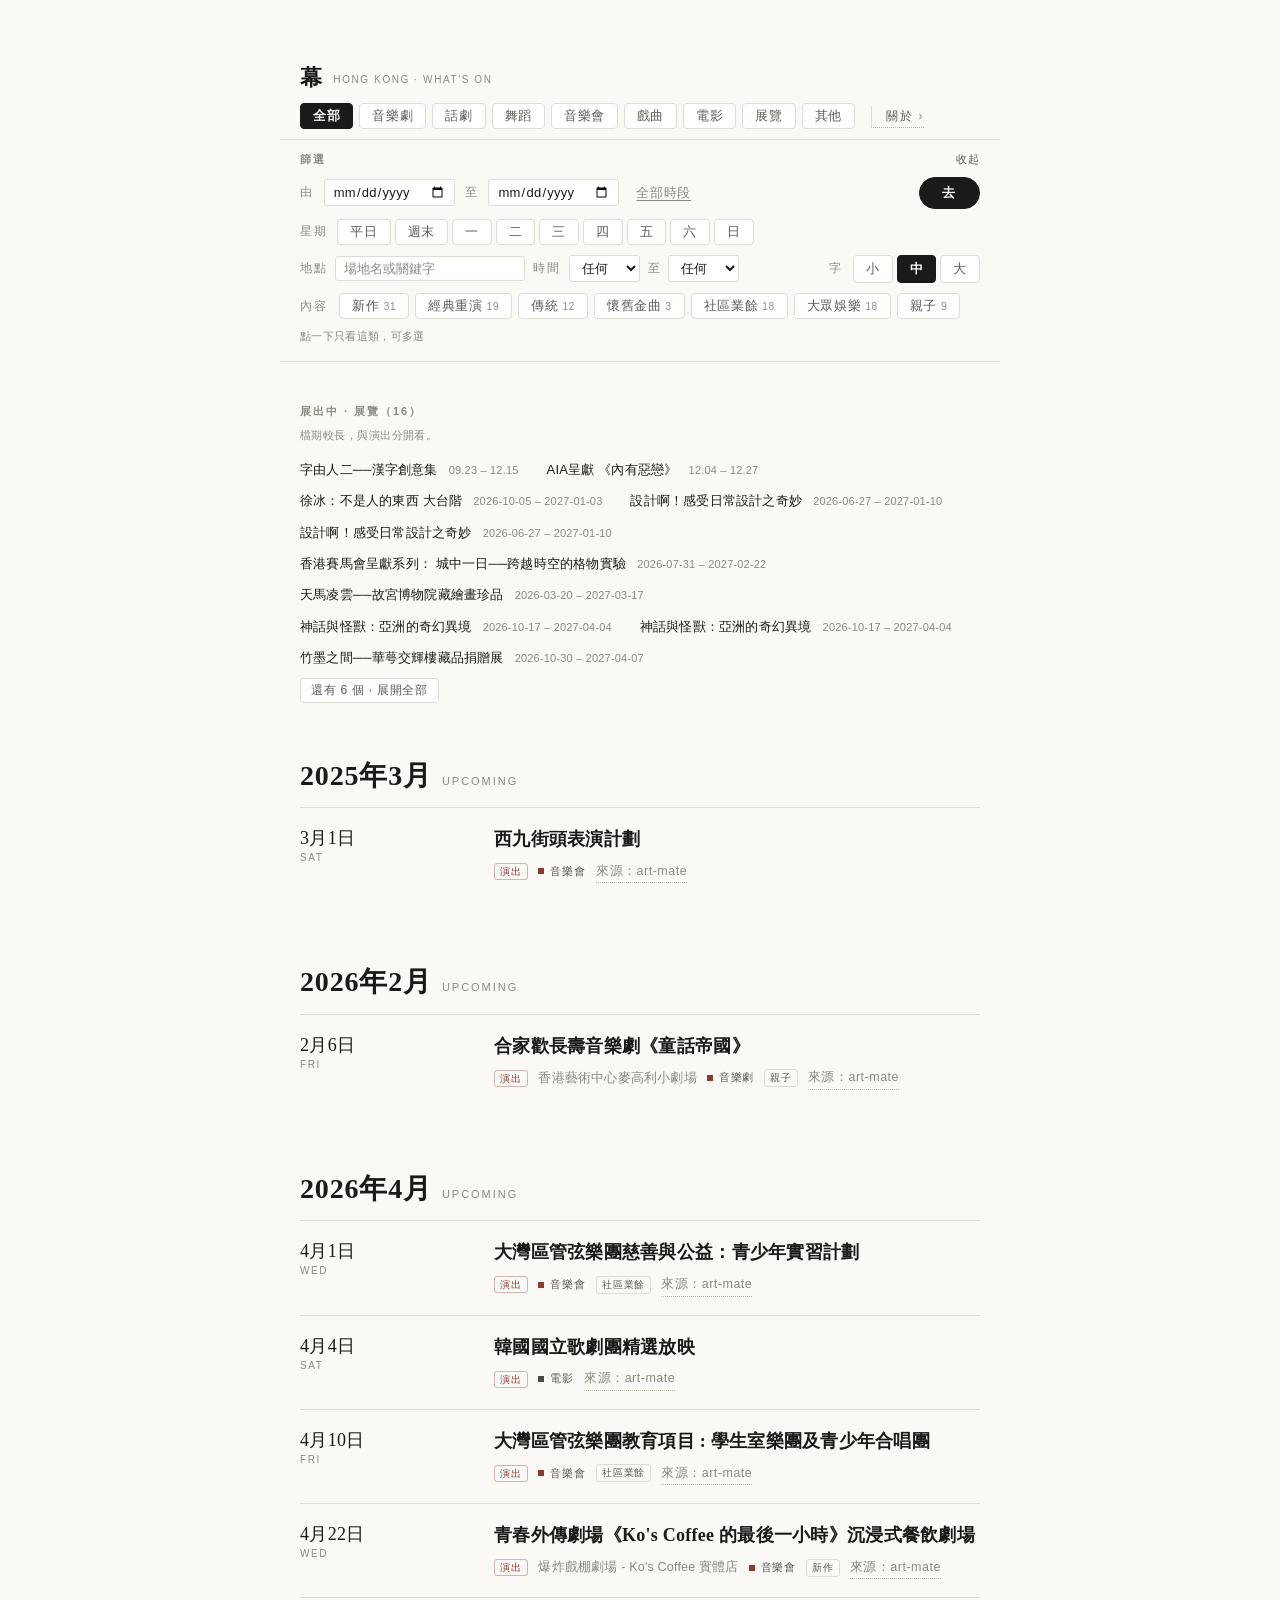
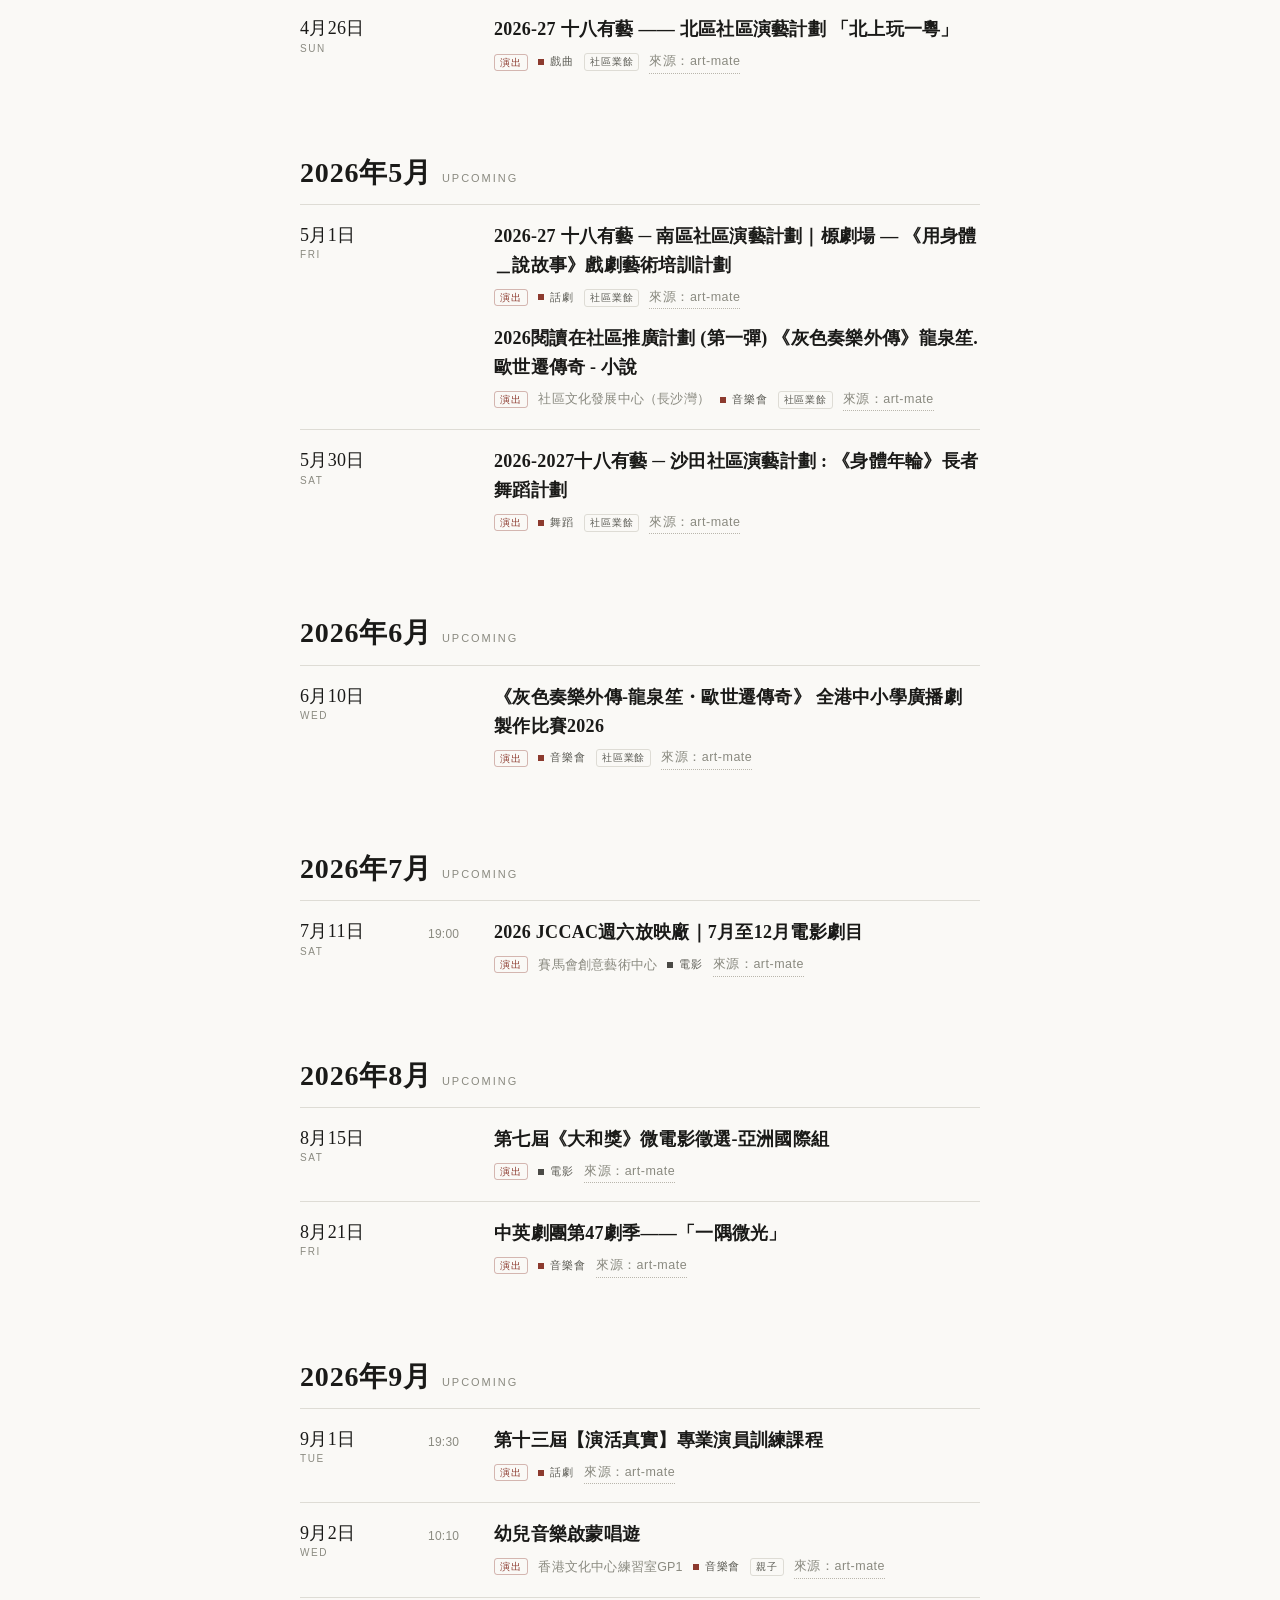
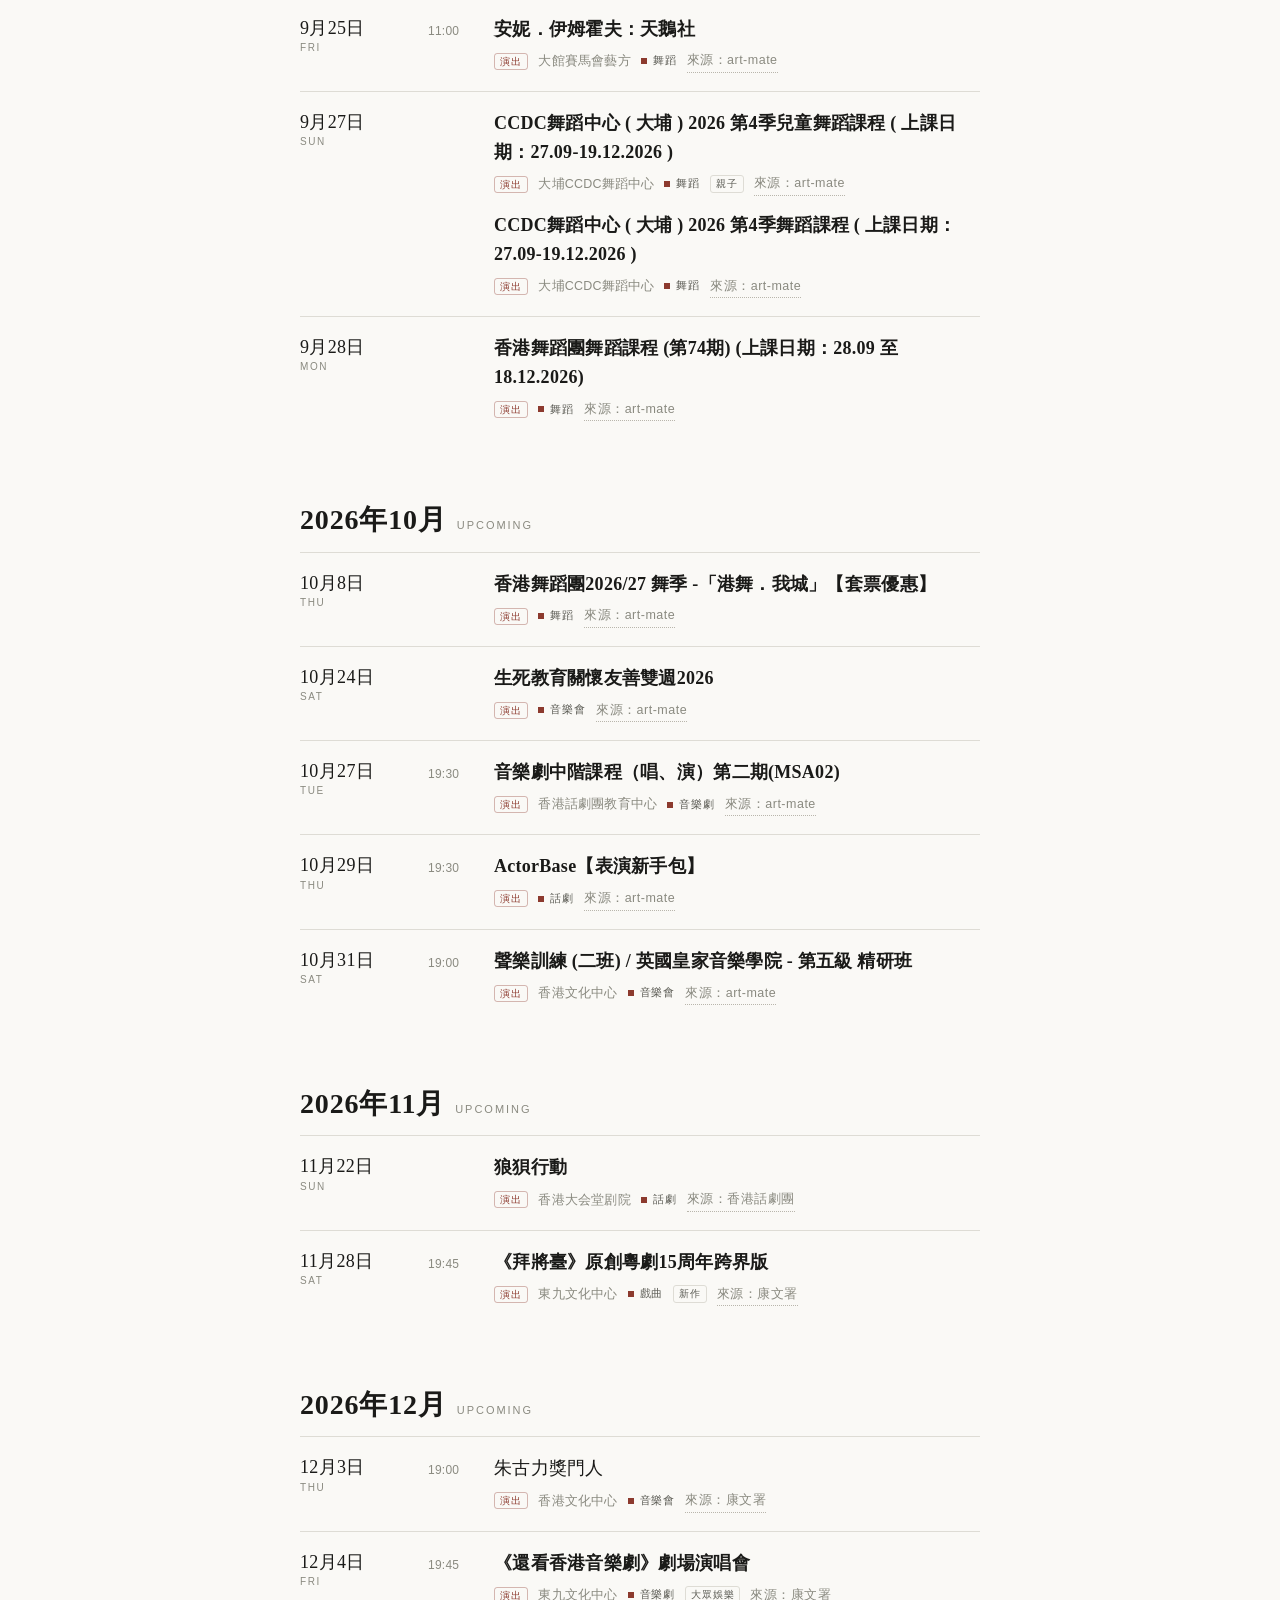
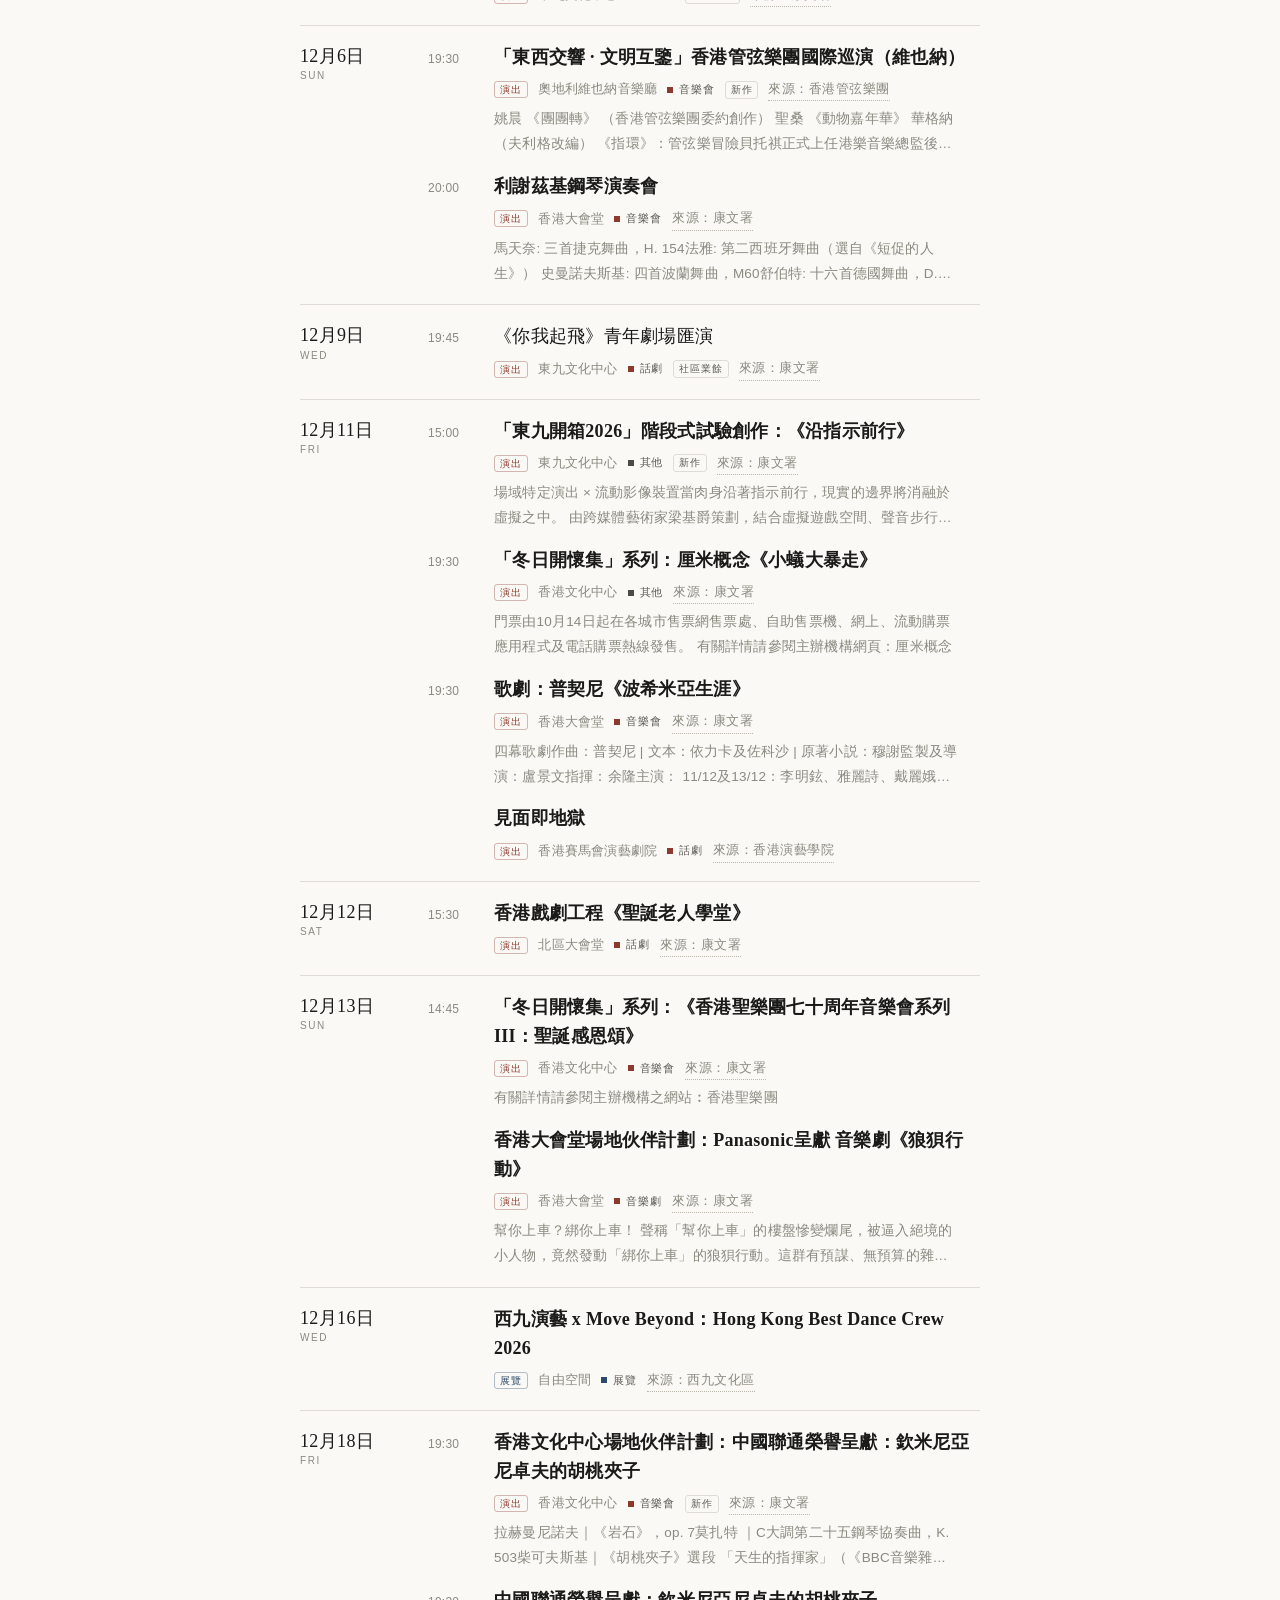
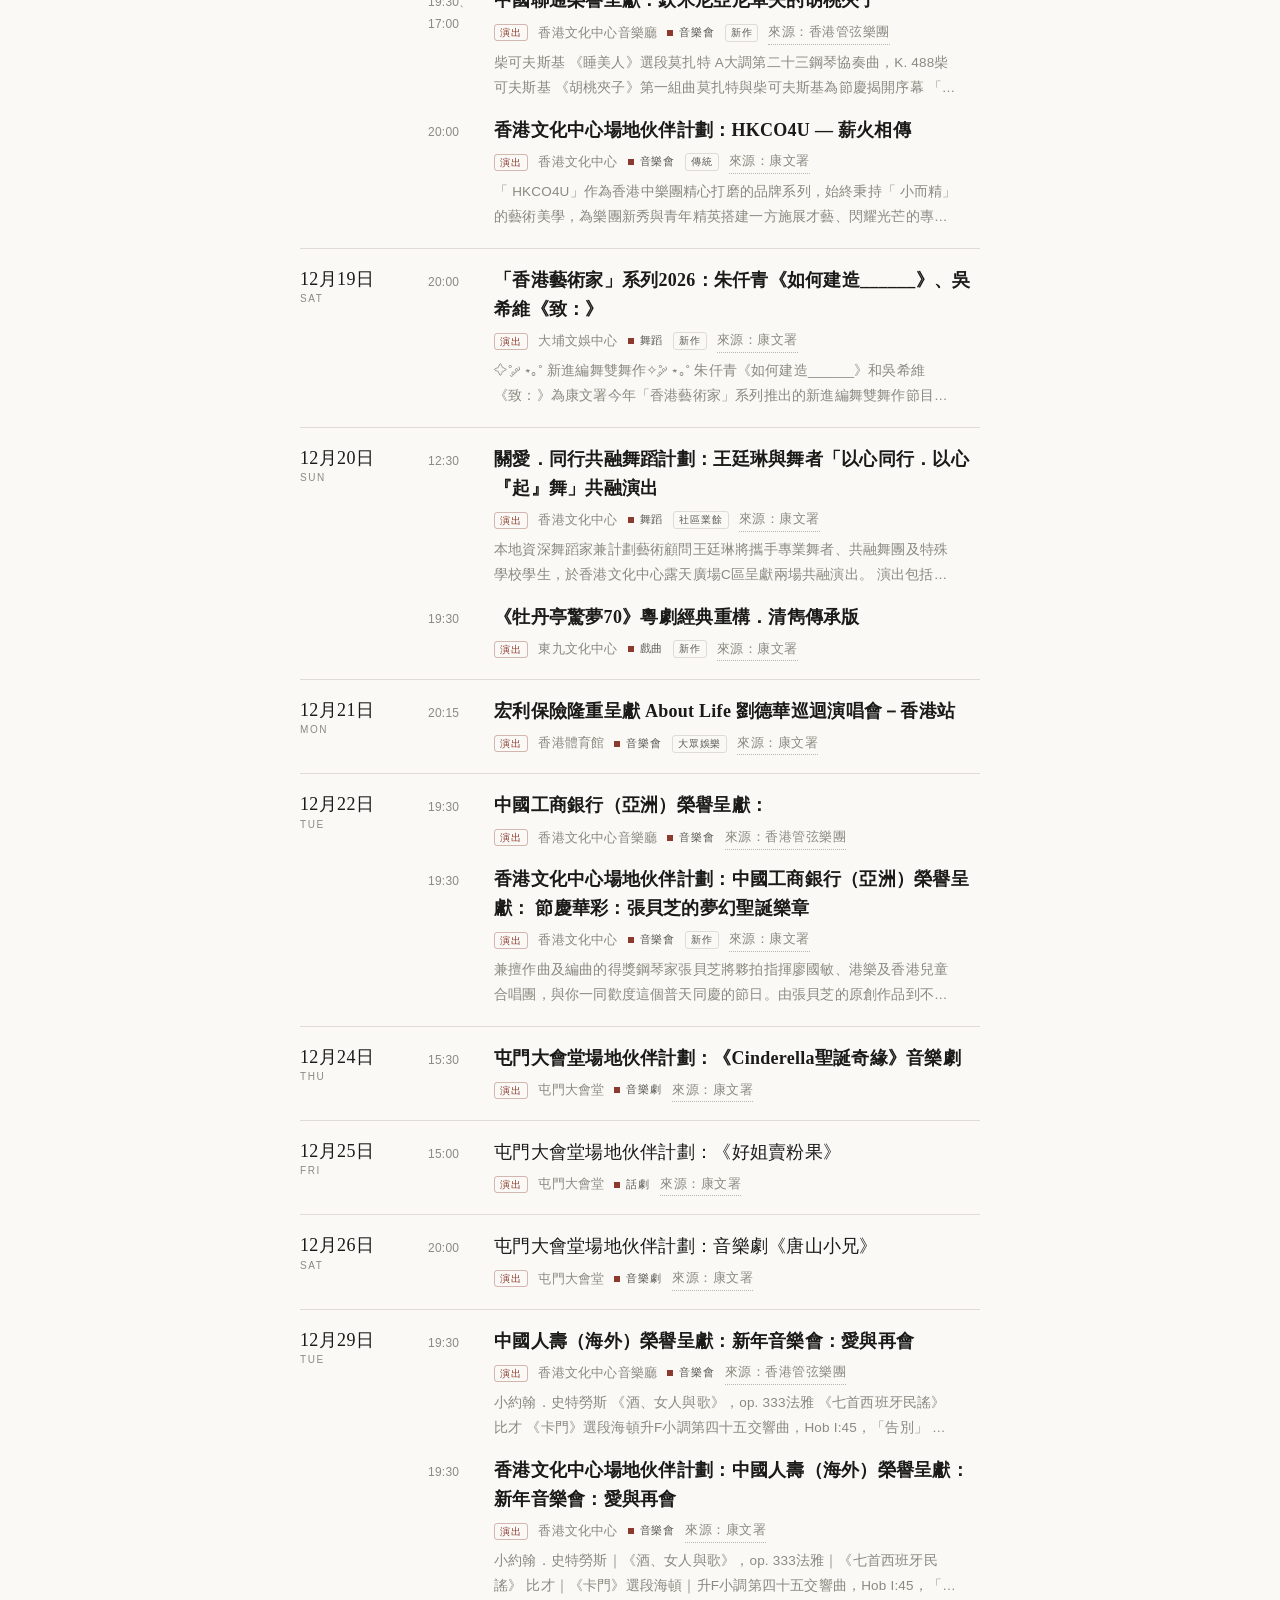
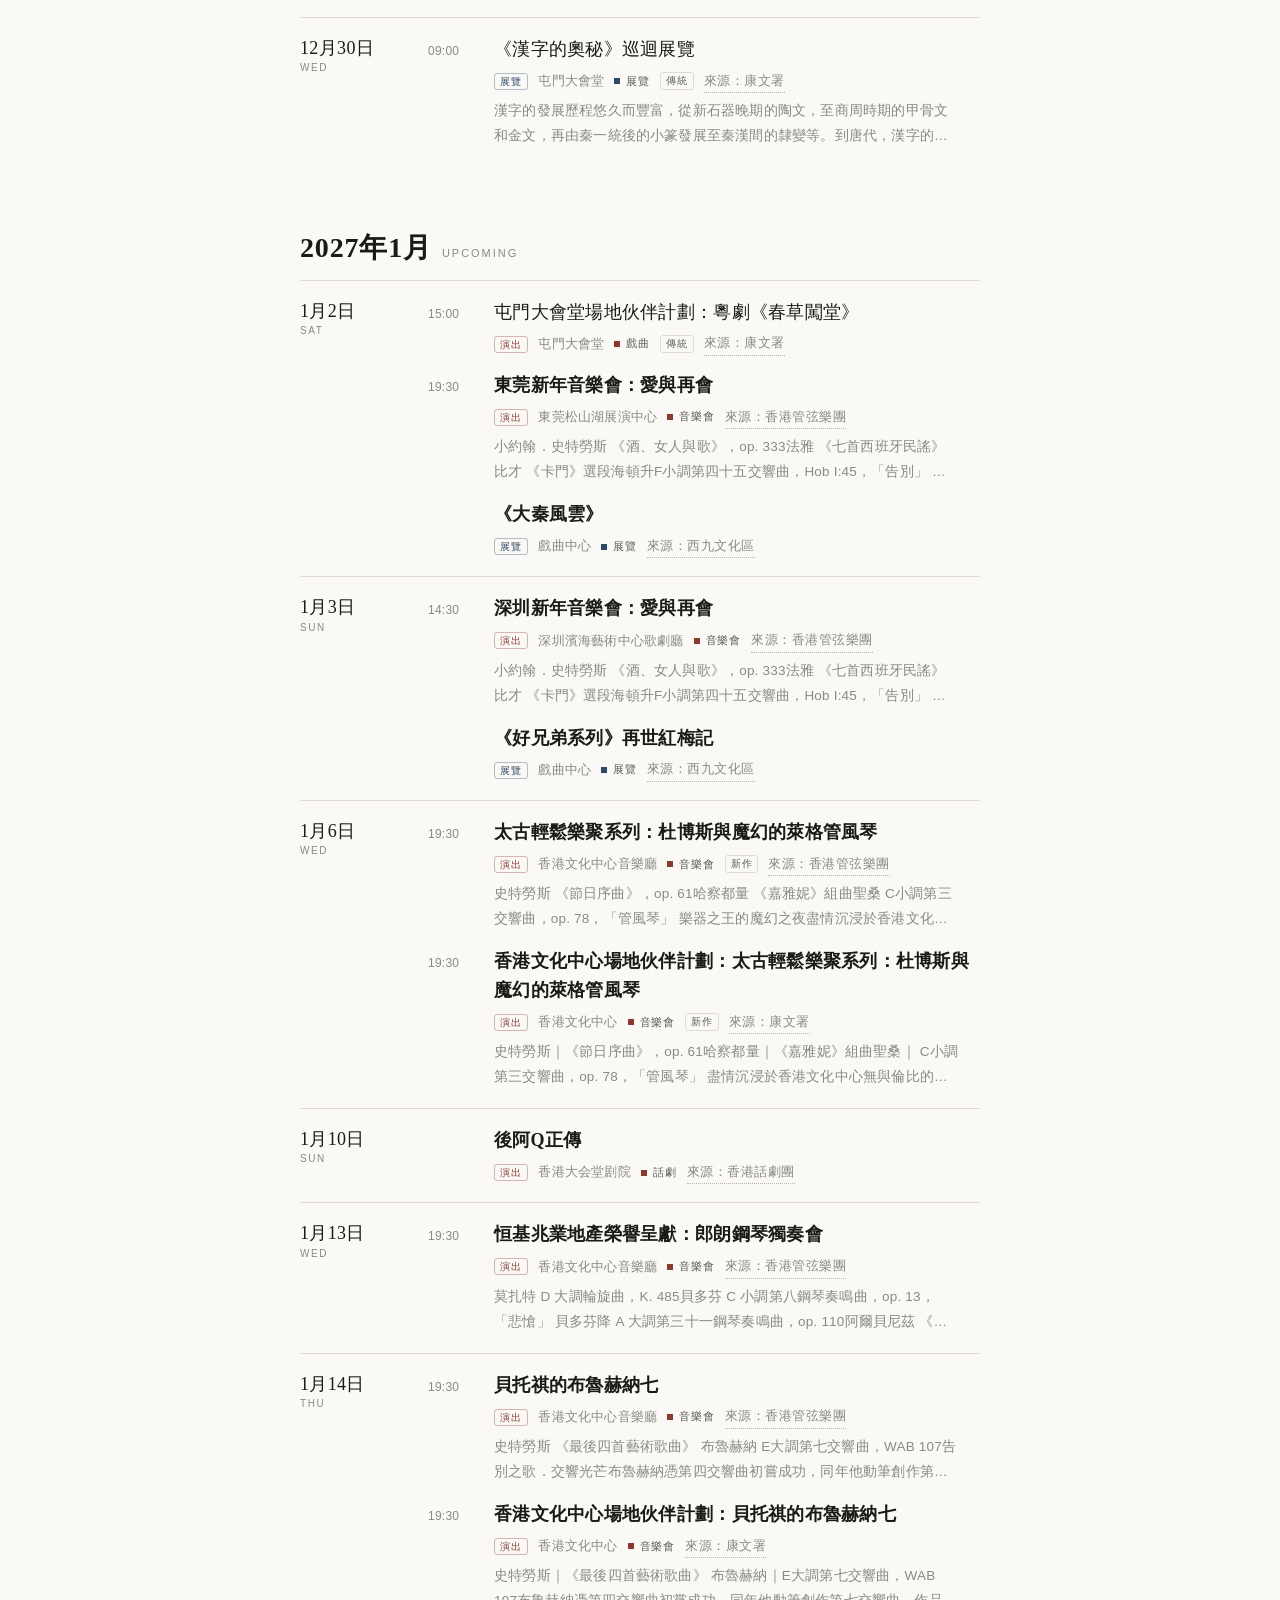
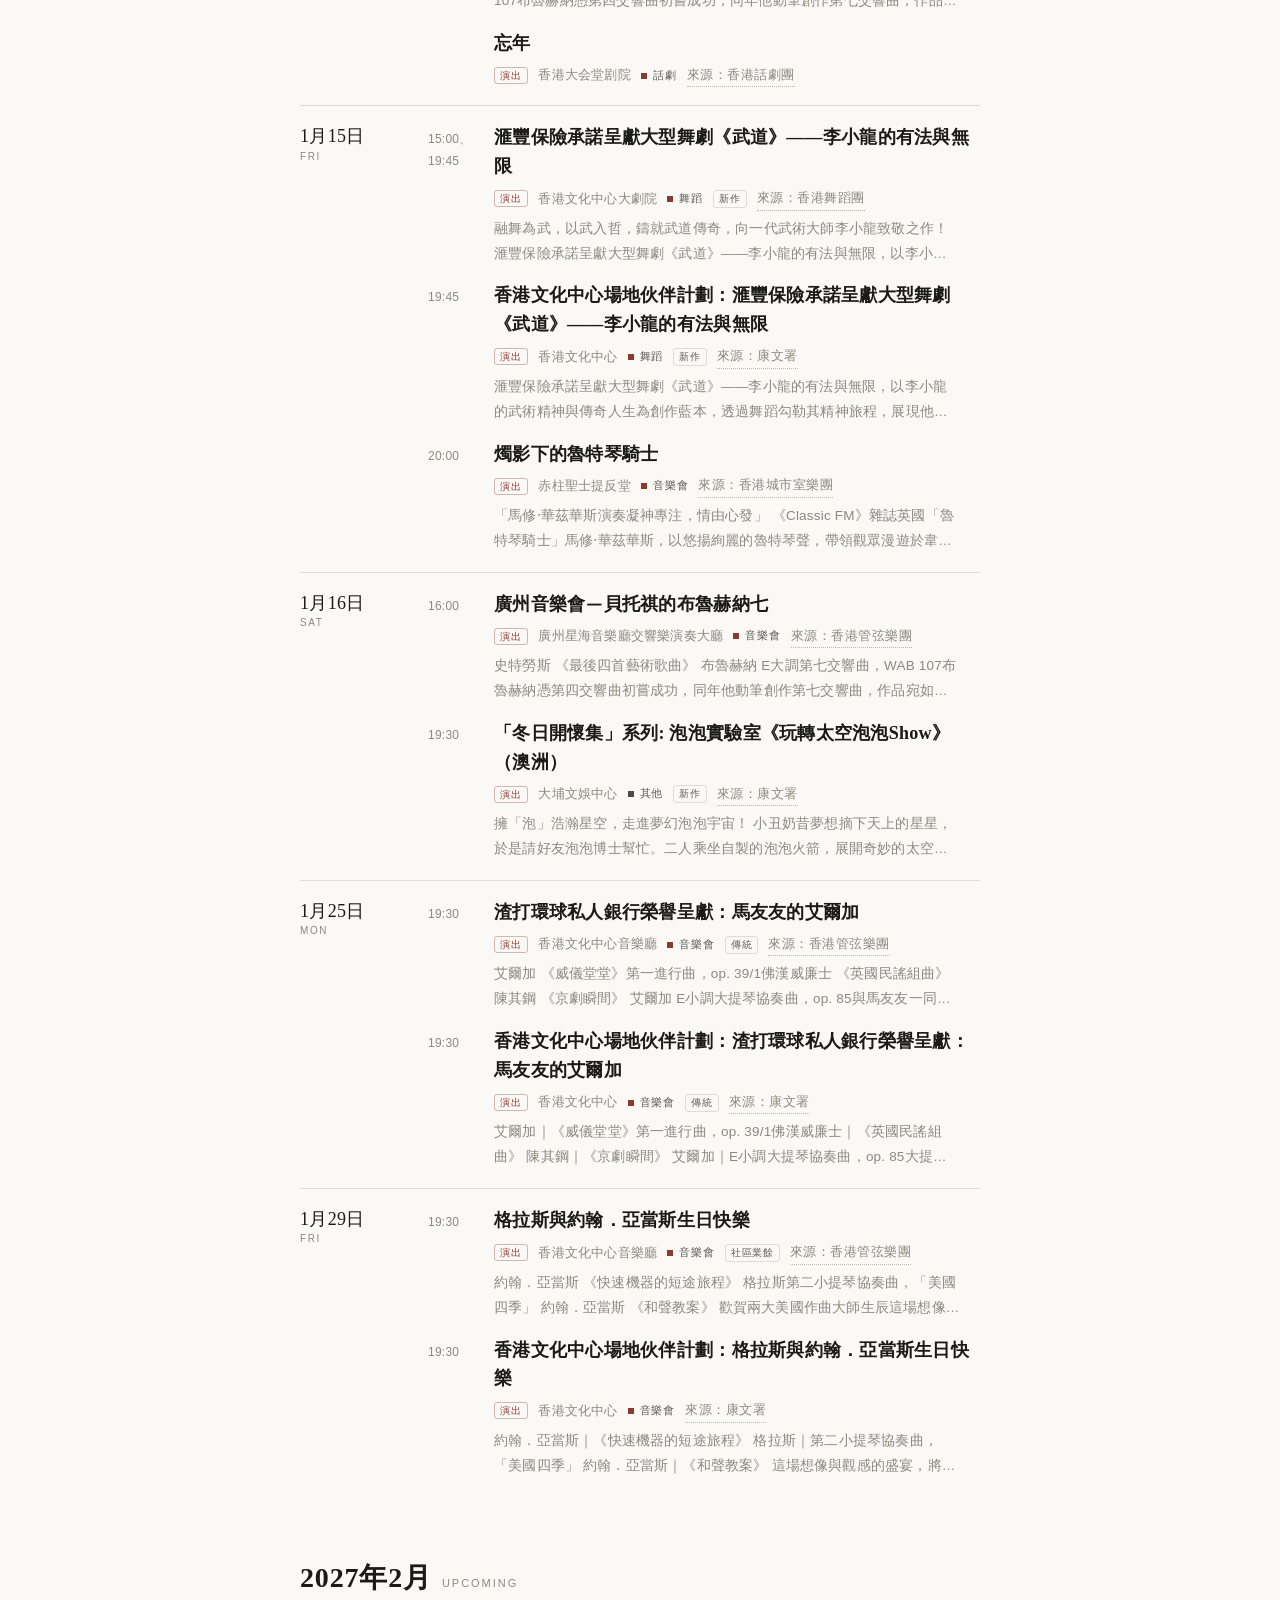
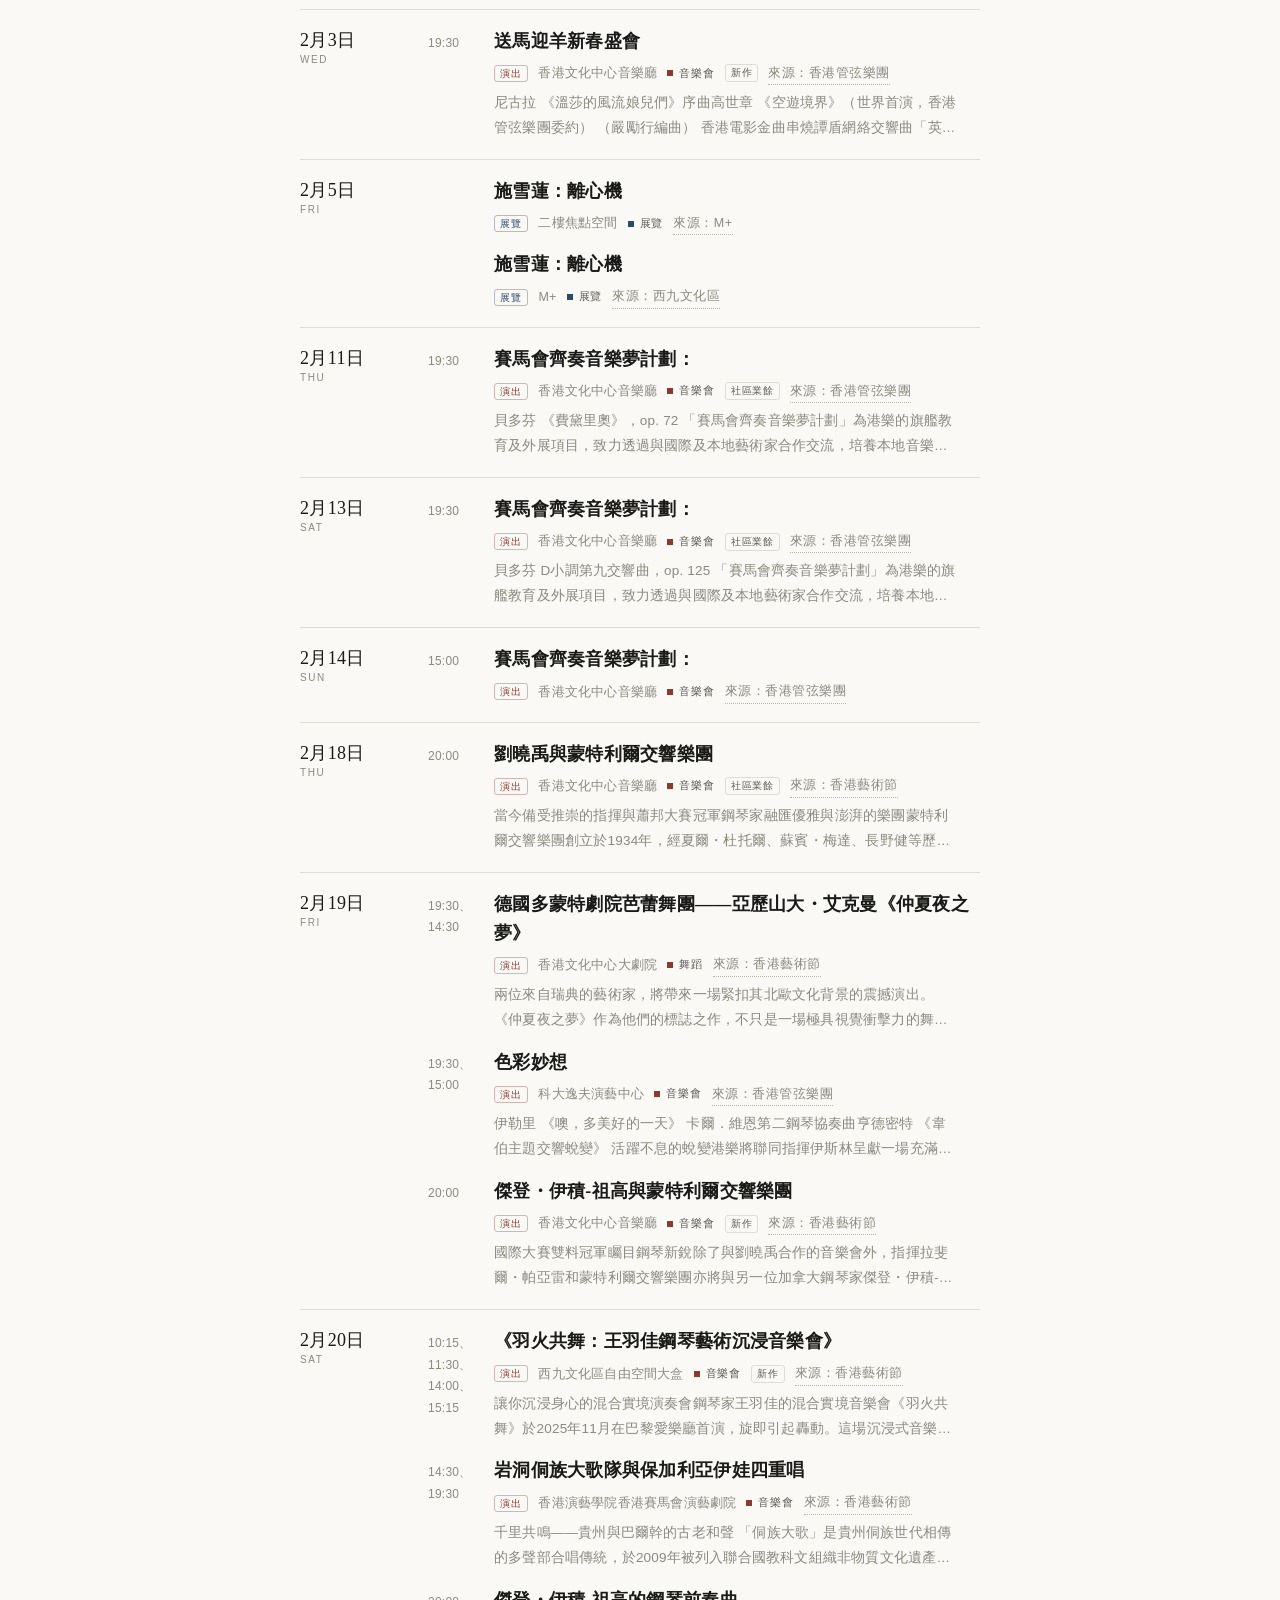
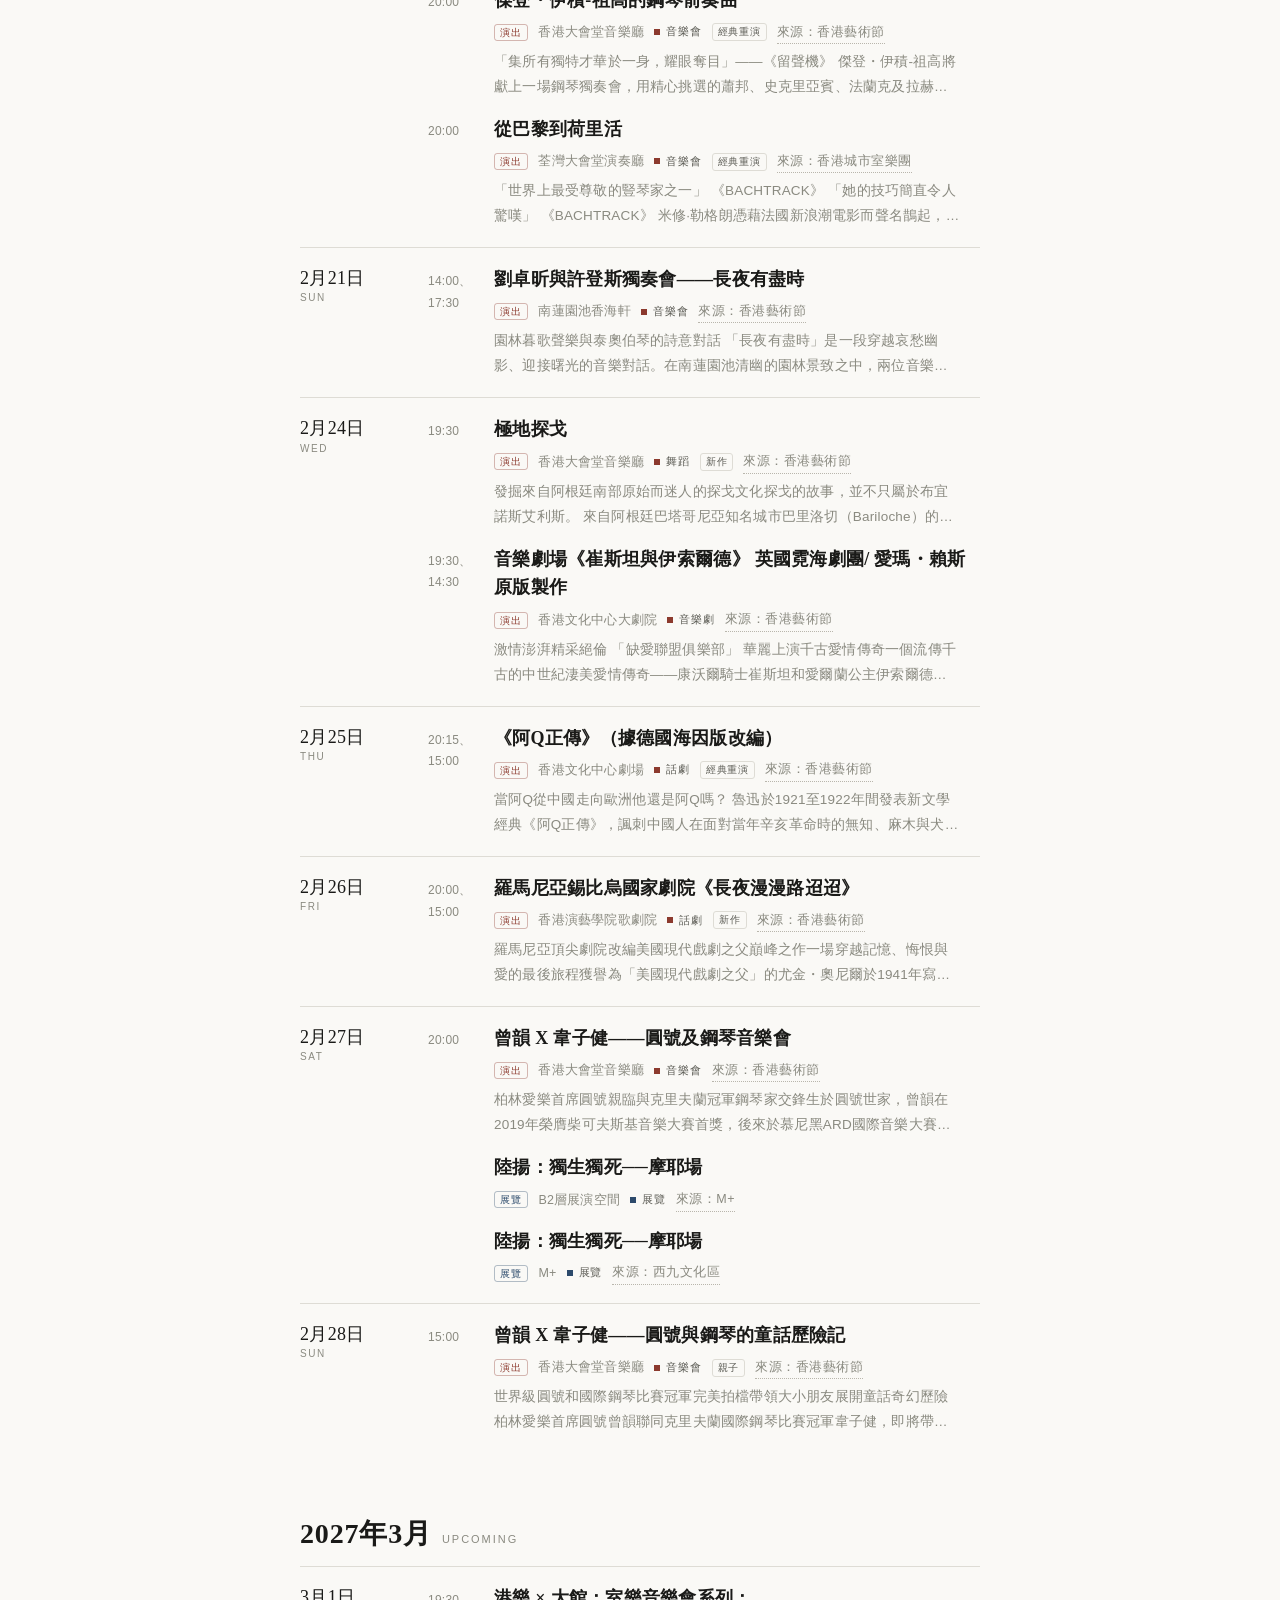
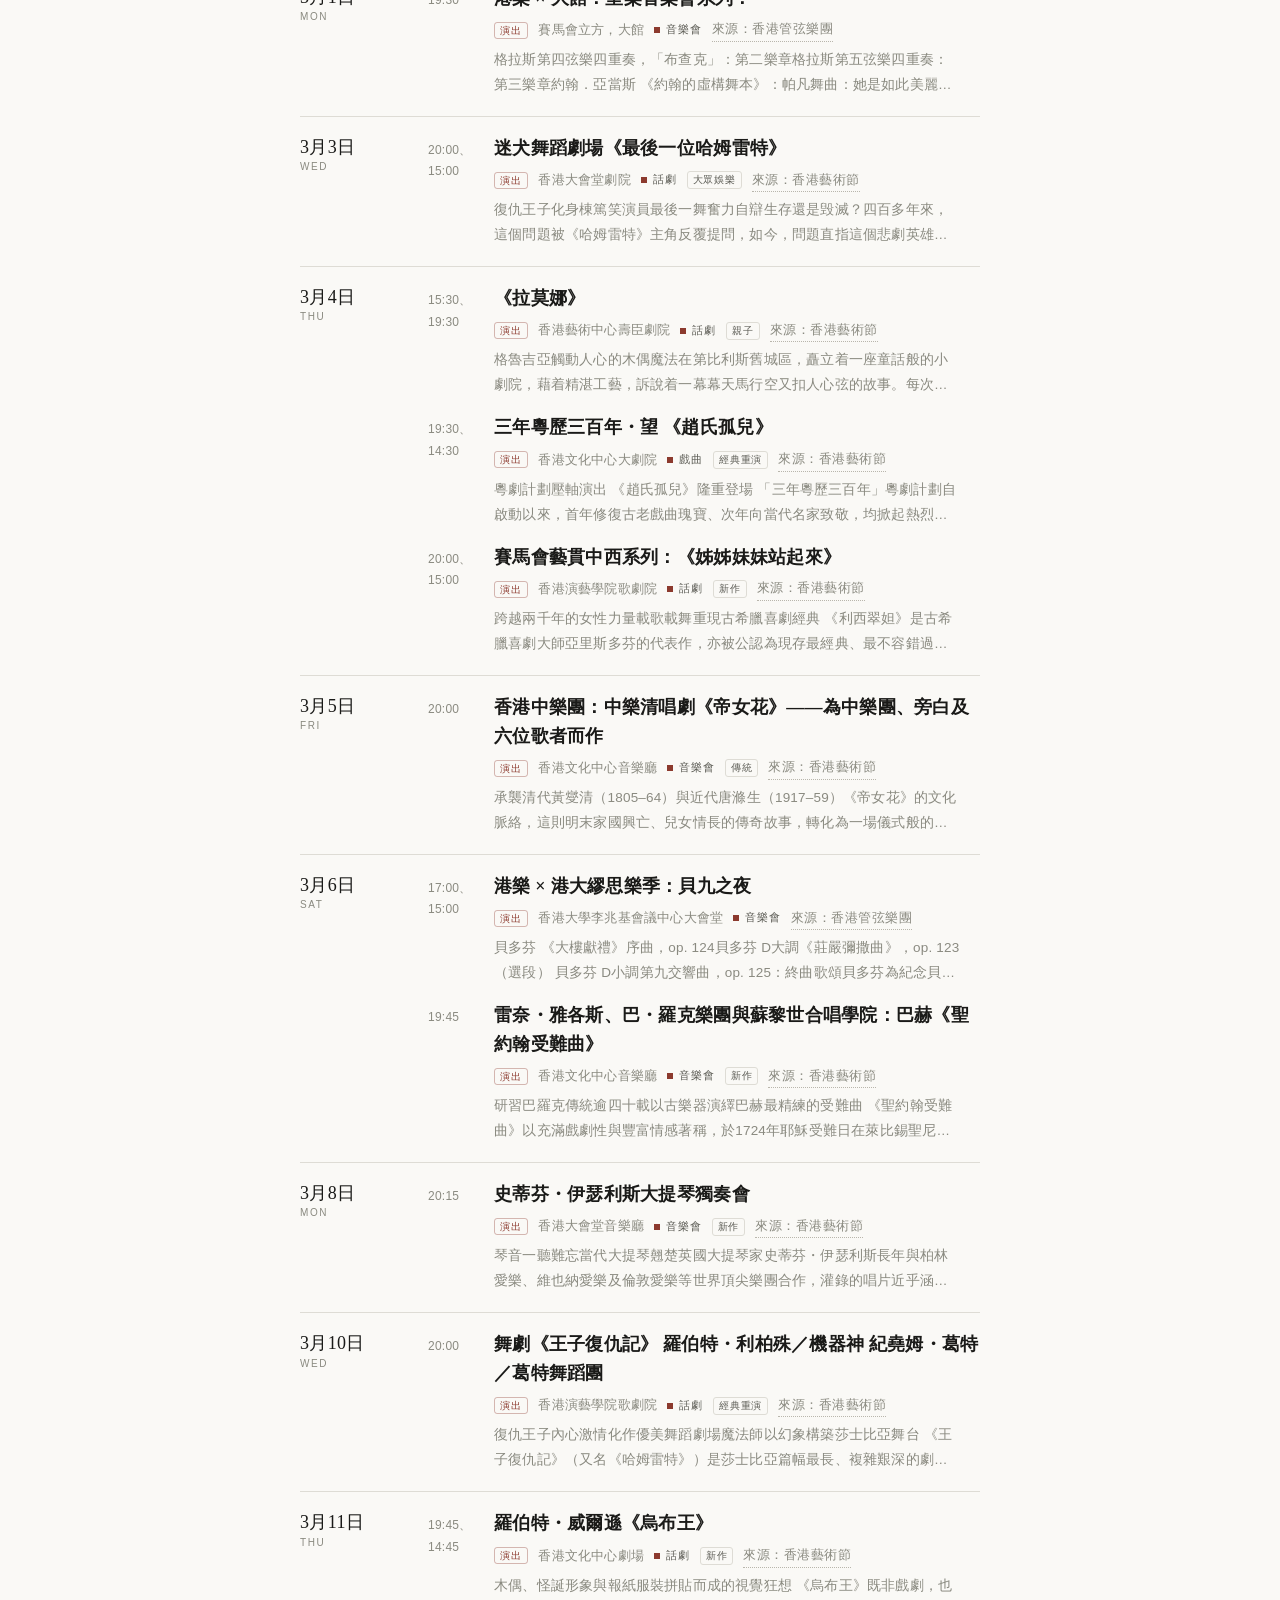
==== commit edc8491c: "接上 art-mate 補漏（小劇團/樂團）；展覽仍只收官方源" ====
--- a/index.html
+++ b/index.html
@@ -99,7 +99,8 @@
     ccohk:  { label: "香港城市室樂團", url: "https://www.ccohk.com/" },
     mplus:  { label: "M+",           url: "https://www.mplus.org.hk/tc/" },
     hkmoa:  { label: "香港藝術館",   url: "https://hk.art.museum/tc/web/ma/" },
-    heritage:{ label: "香港文化博物館", url: "https://hk.heritage.museum/tc/" }
+    heritage:{ label: "香港文化博物館", url: "https://hk.heritage.museum/tc/" },
+    artmate:{ label: "art-mate", url: "https://www.art-mate.net/" }
   };
   var WEEK_CHIPS = [
     { label: "平日", days: [1, 2, 3, 4, 5] },
@@ -448,7 +449,7 @@
       "演出 " + (CAL.shows.length - shortEx.length) + " 場，最遠到 " + lastShow +
       "　·　展覽 " + exCount + " 個（含短期展），最遠到 " + lastEx));
     f.appendChild(el("p", null,
-      "來源：康文署、西九文化區、香港演藝學院、香港管弦樂團、香港藝術節、香港話劇團、香港舞蹈團、香港城市室樂團、M+、香港藝術館、香港文化博物館。"));
+      "來源：康文署、西九文化區、香港演藝學院、香港管弦樂團、香港藝術節、香港話劇團、香港舞蹈團、香港城市室樂團、M+、香港藝術館、香港文化博物館、art-mate。"));
     f.appendChild(el("p", null,
       "每個月抓一次。抓不到的就不寫，不猜。"));
     f.appendChild(el("p", "disclaimer",
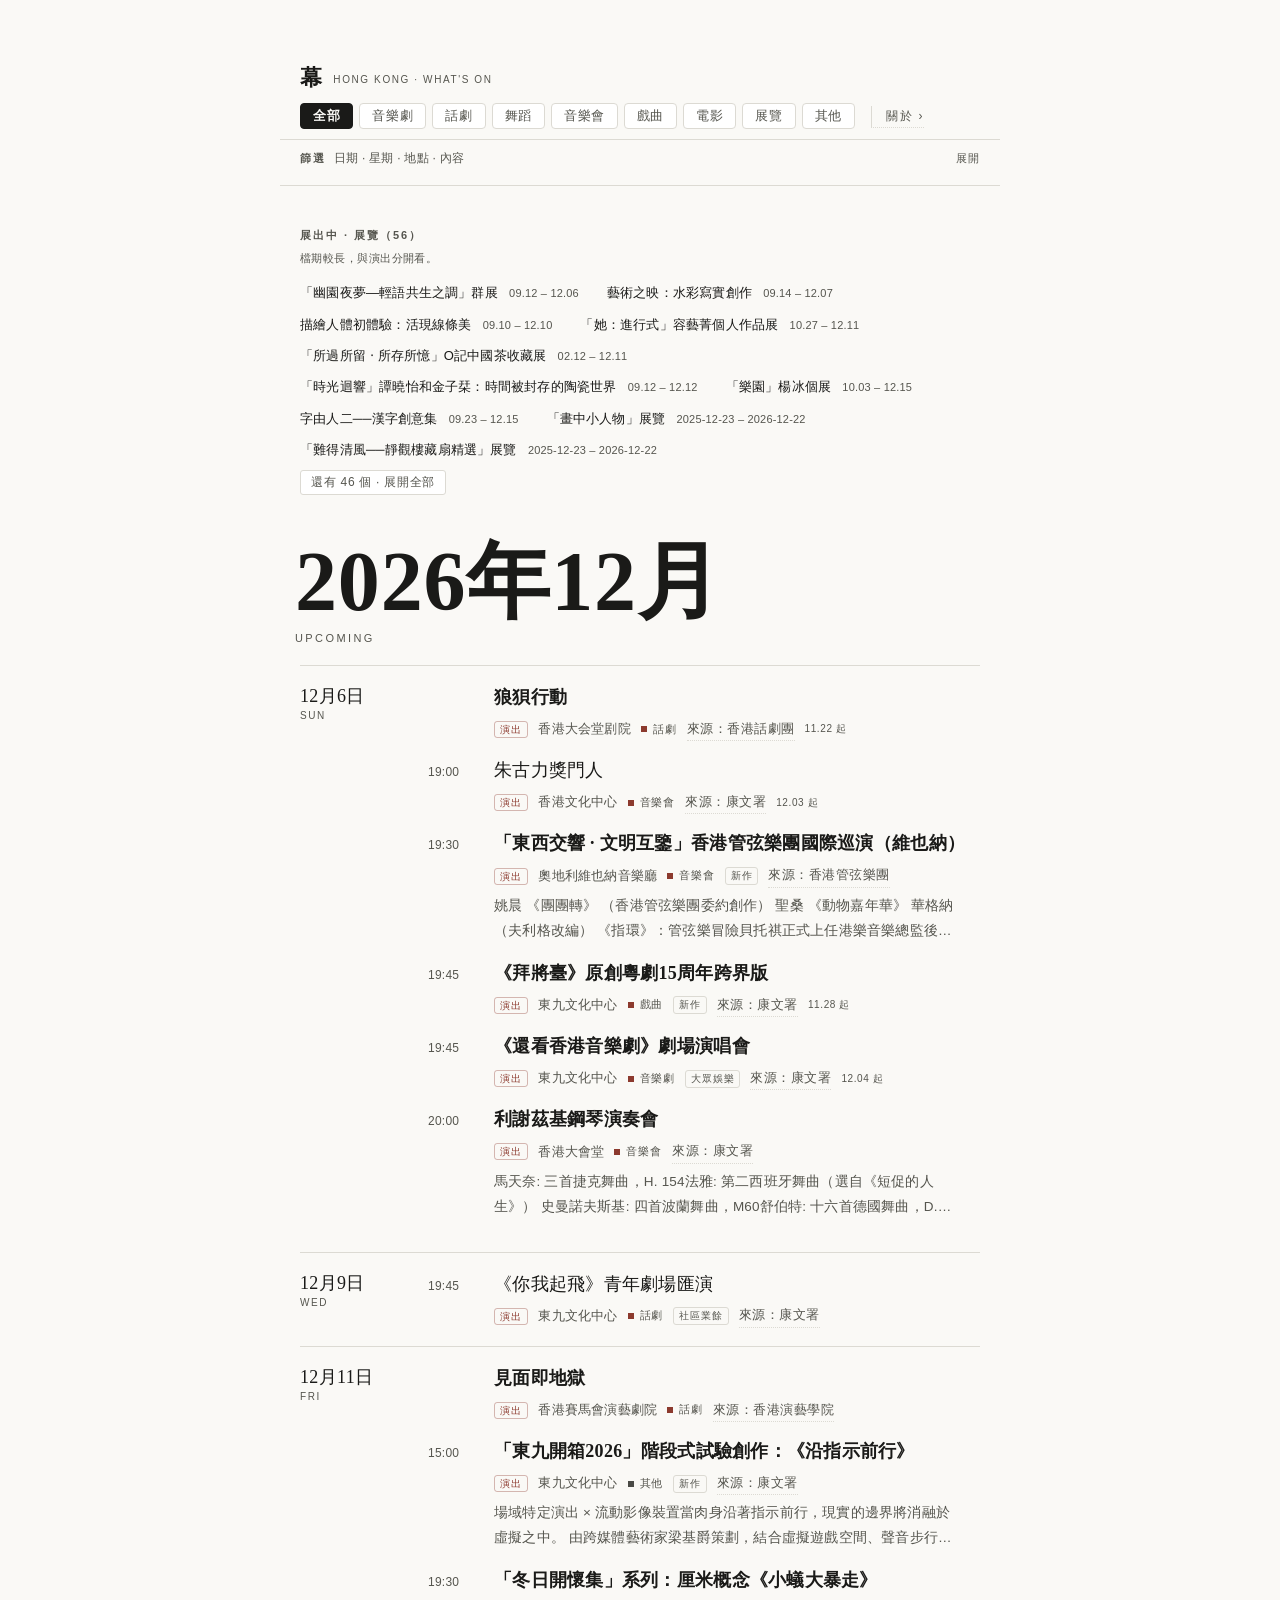
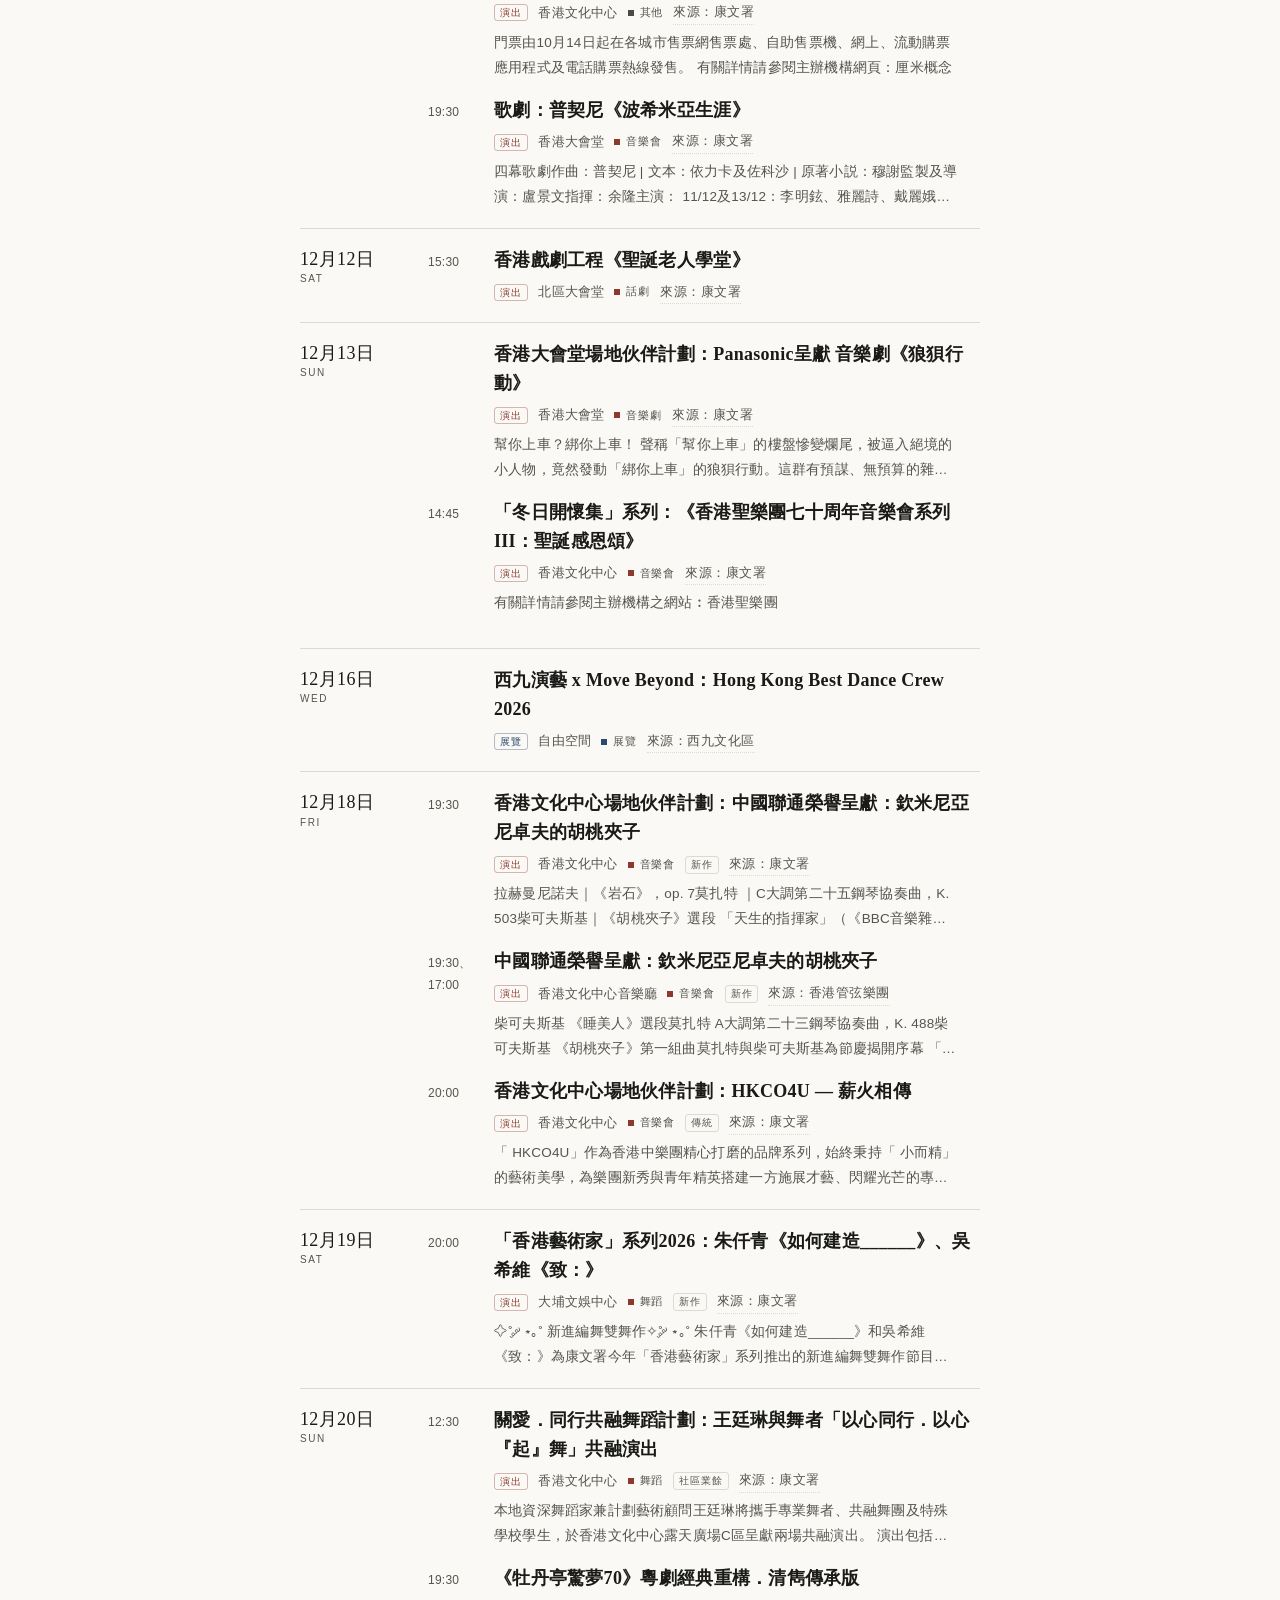
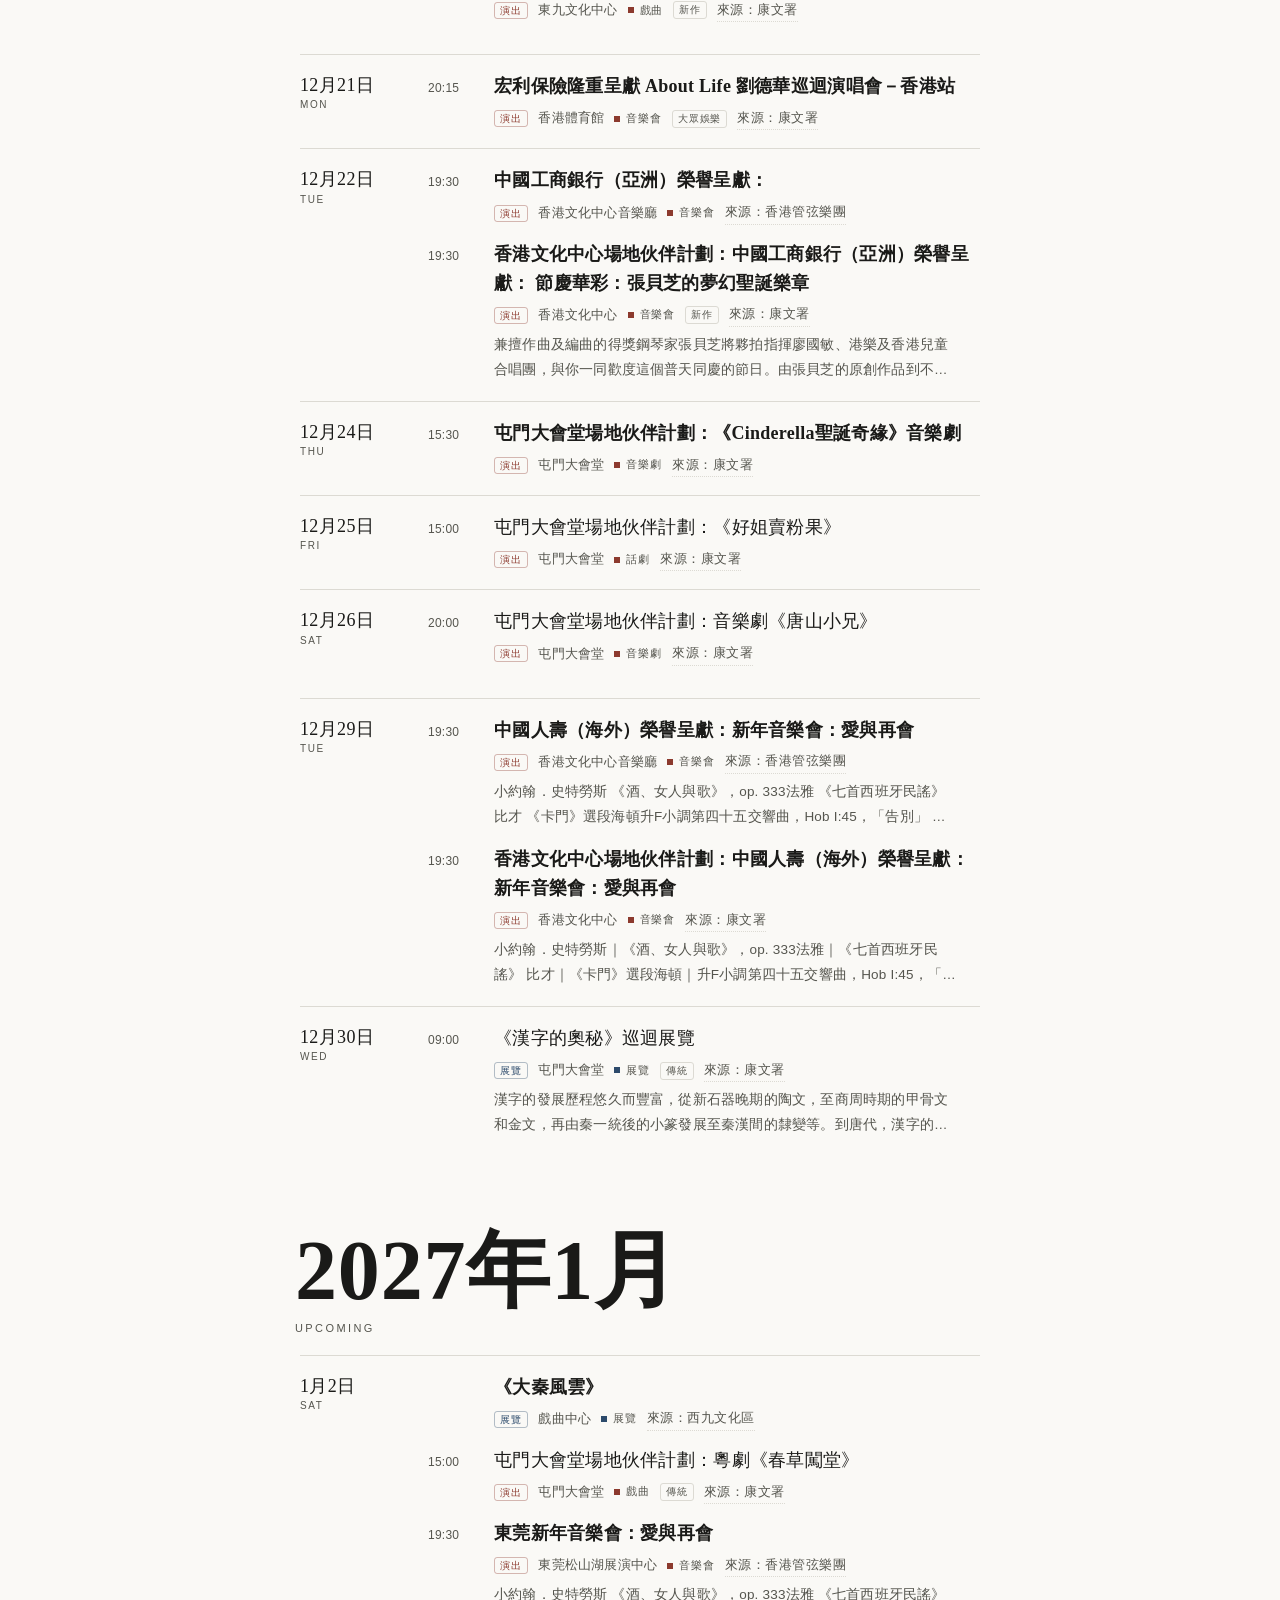
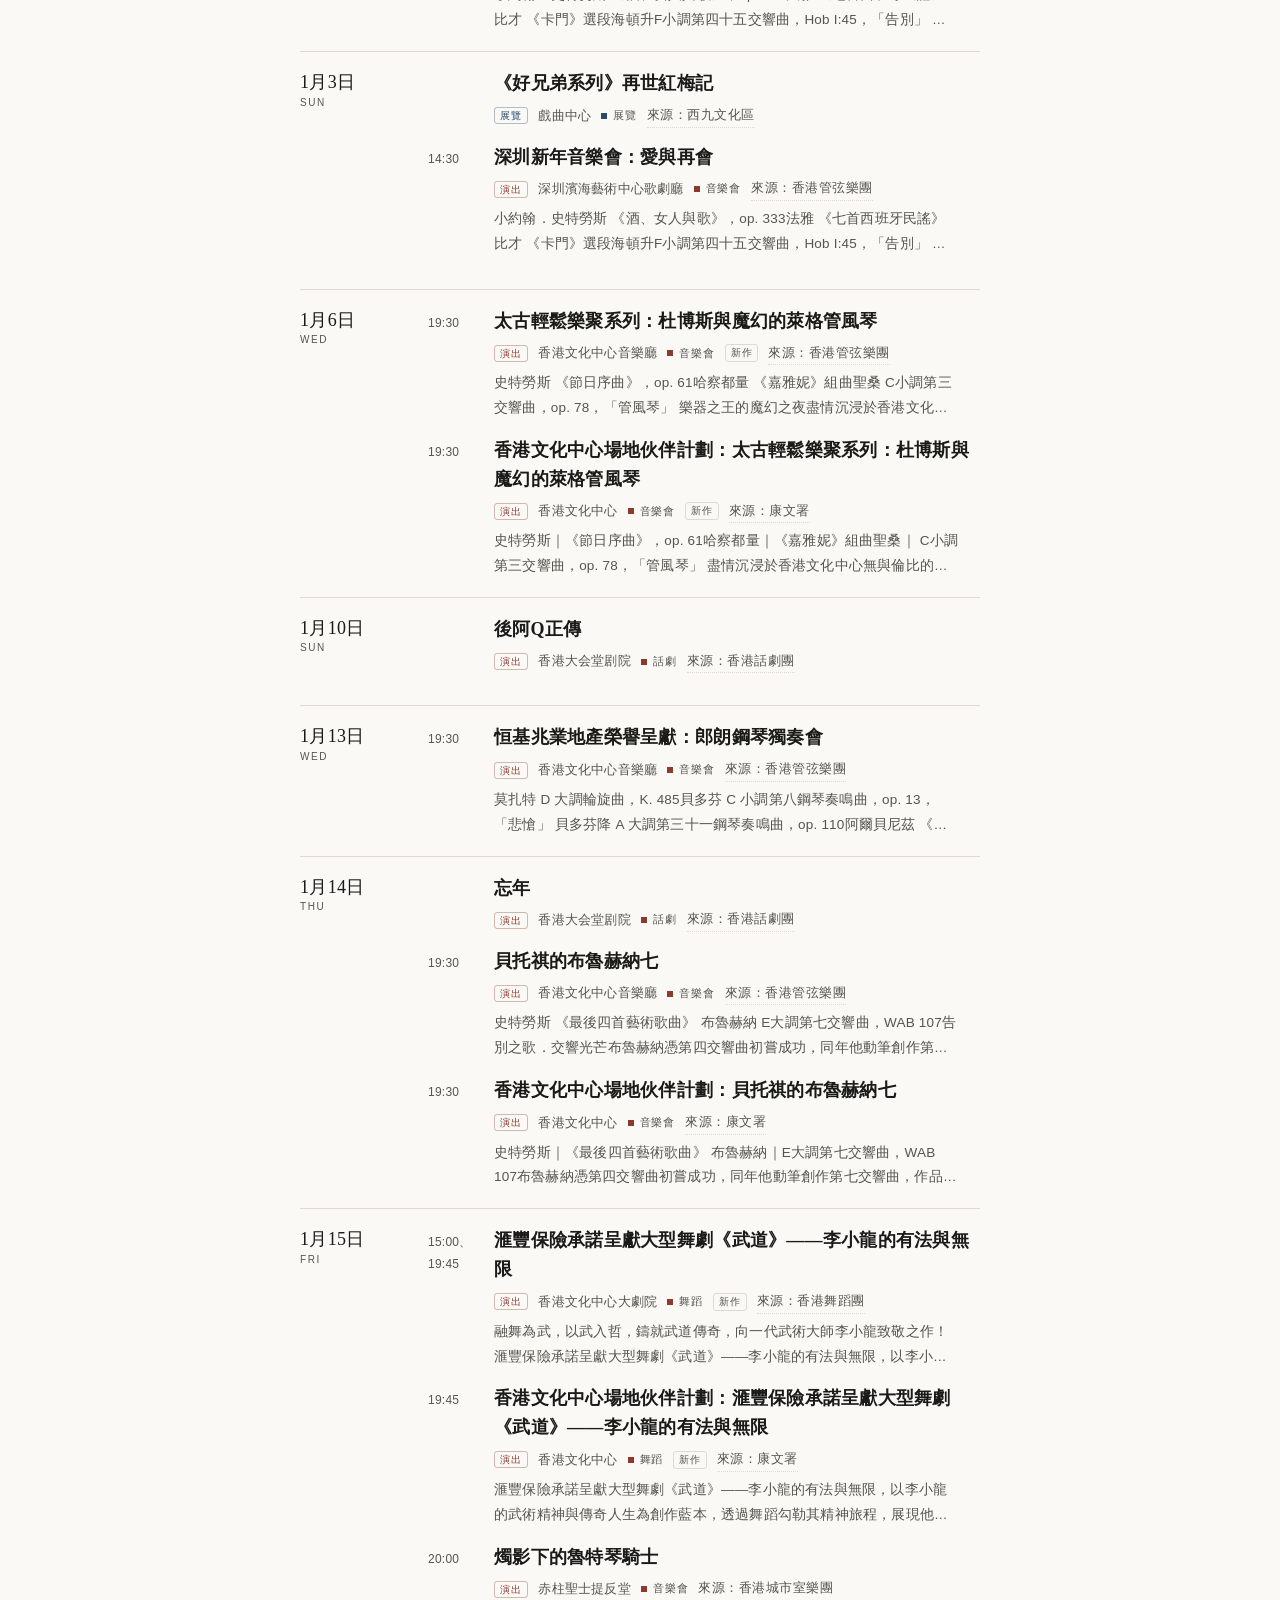
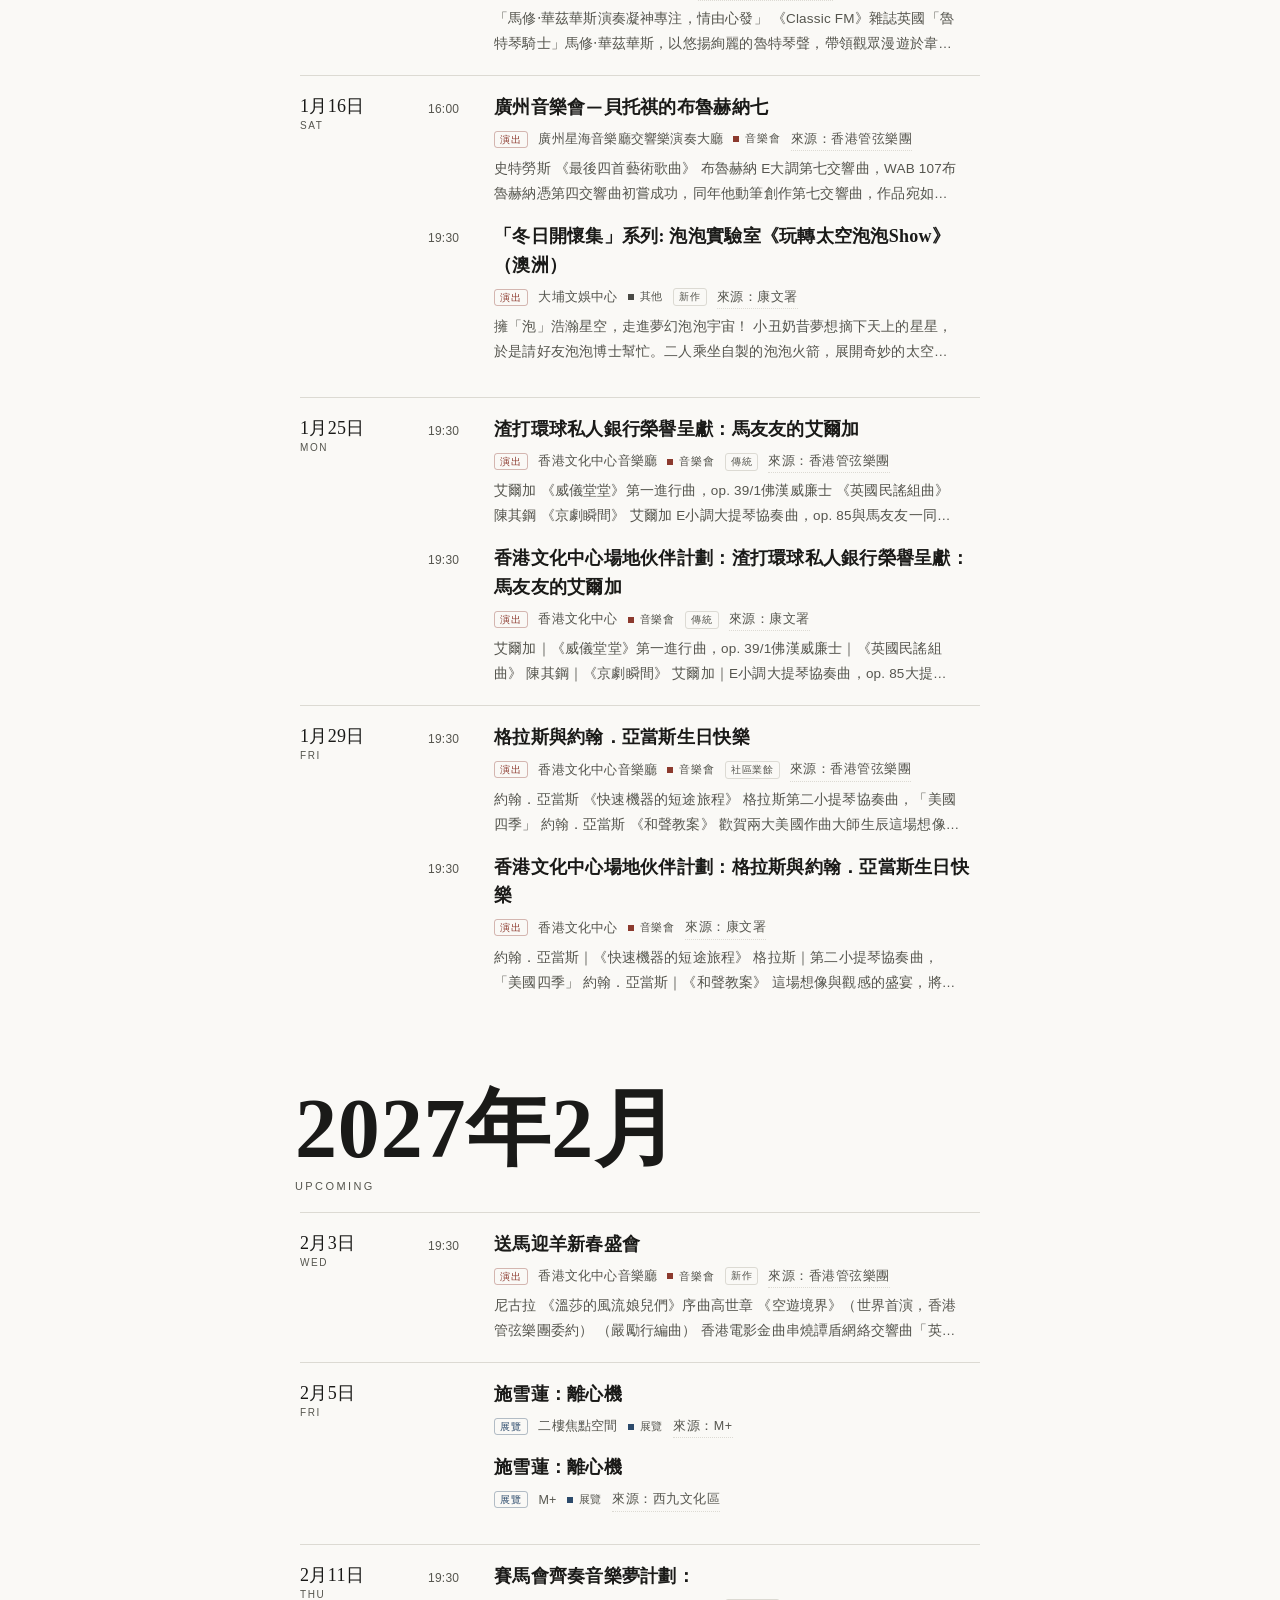
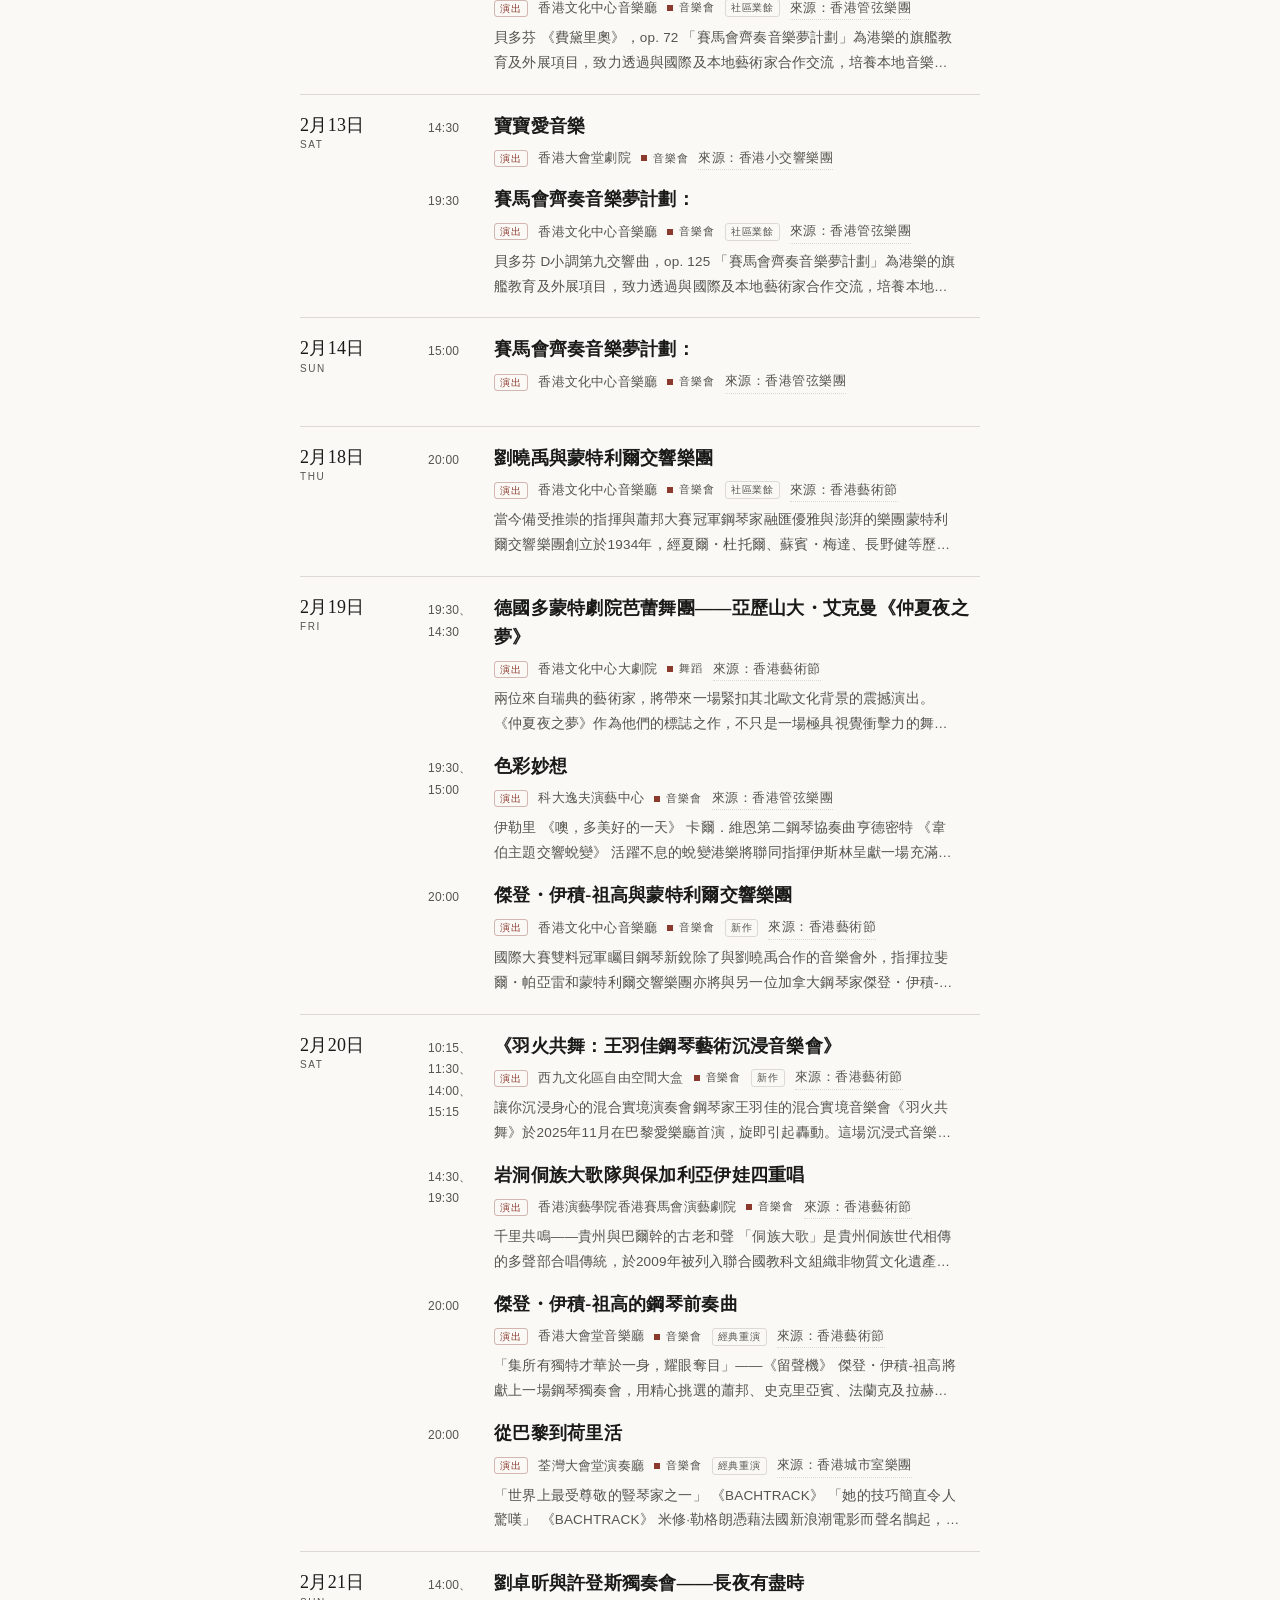
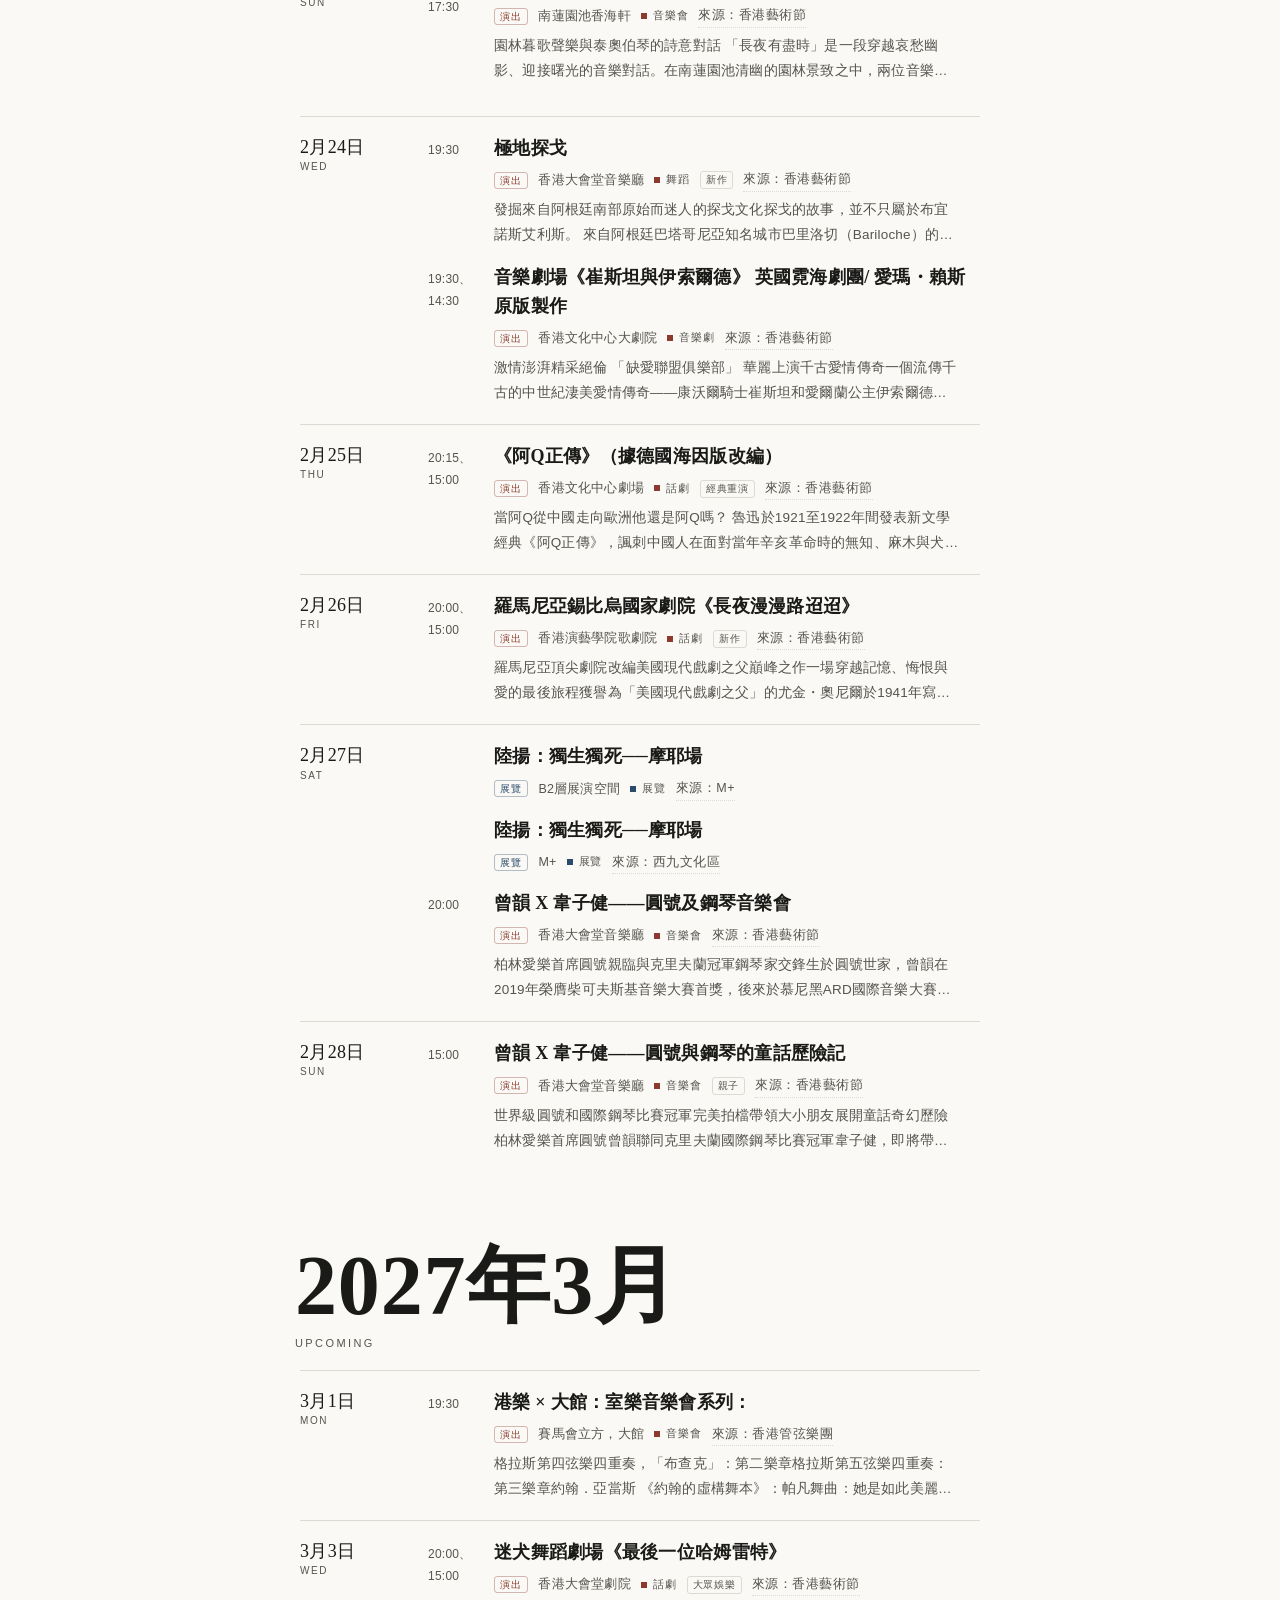
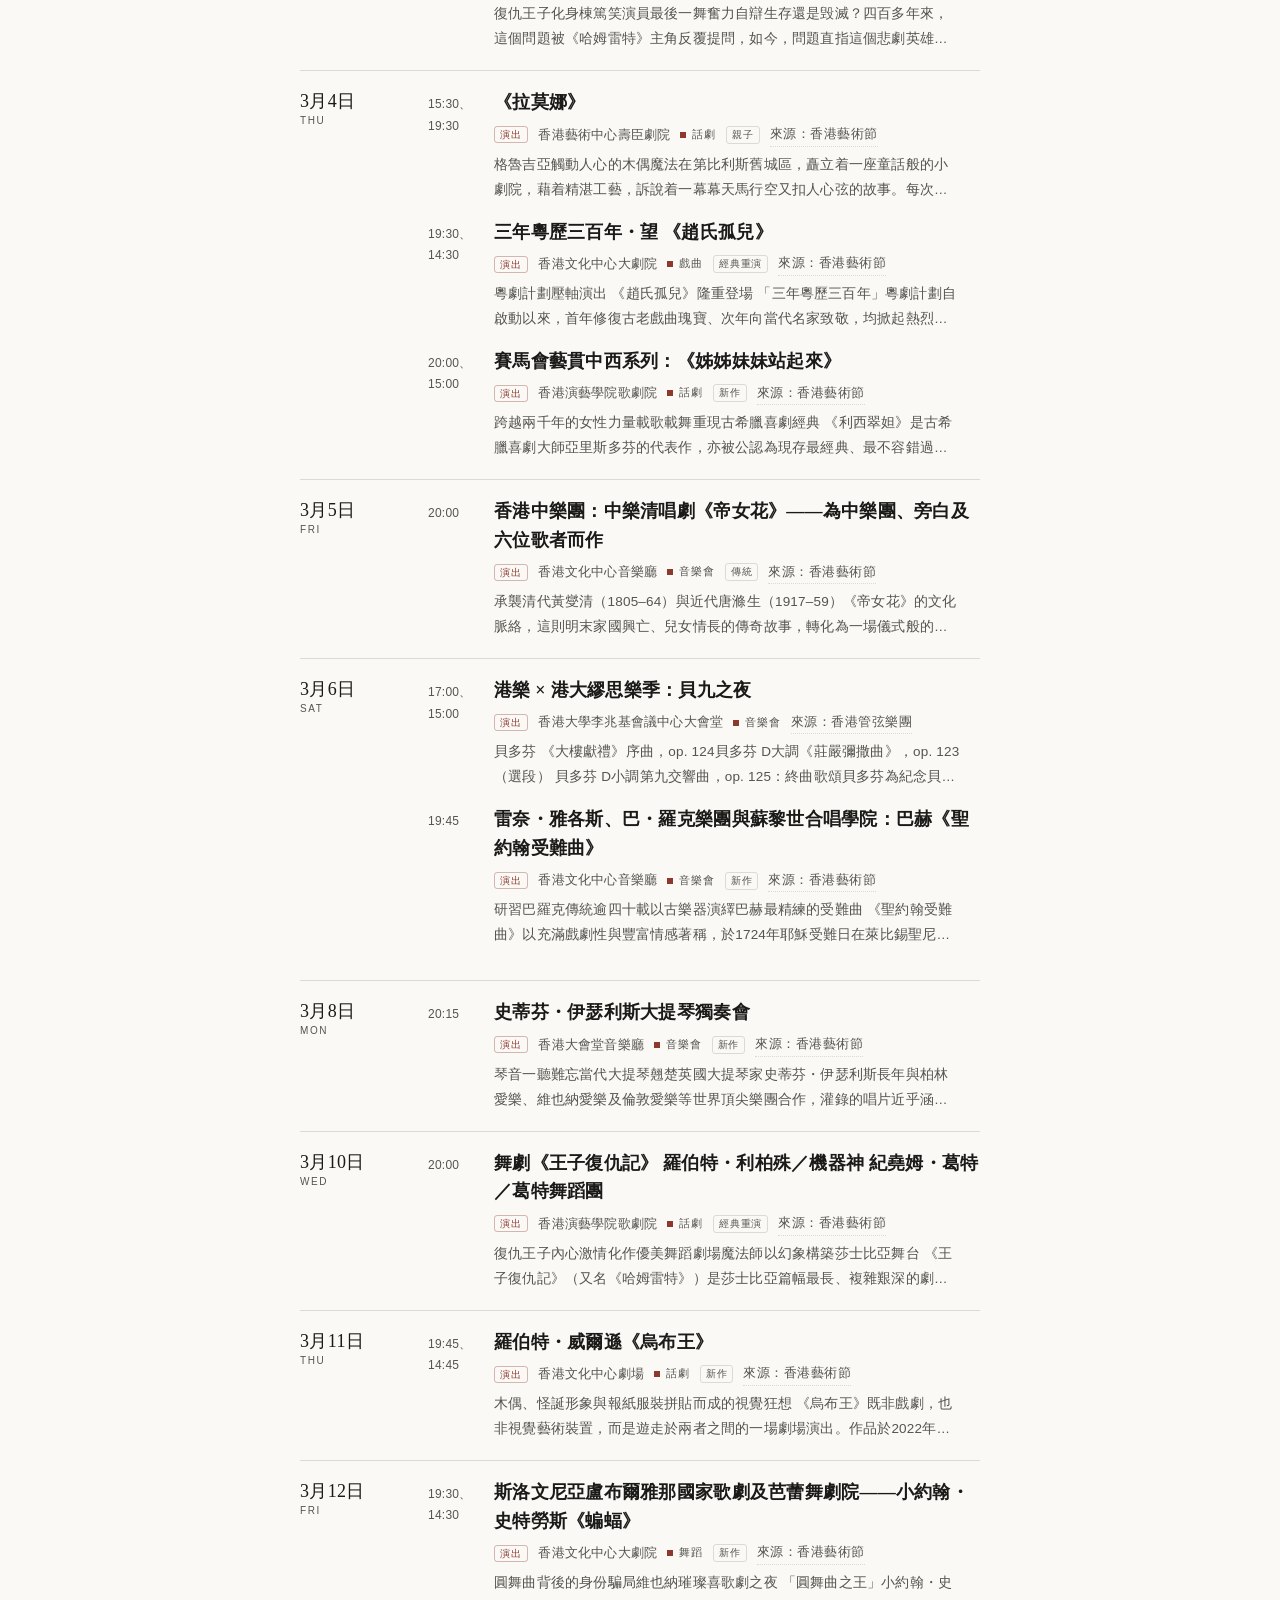
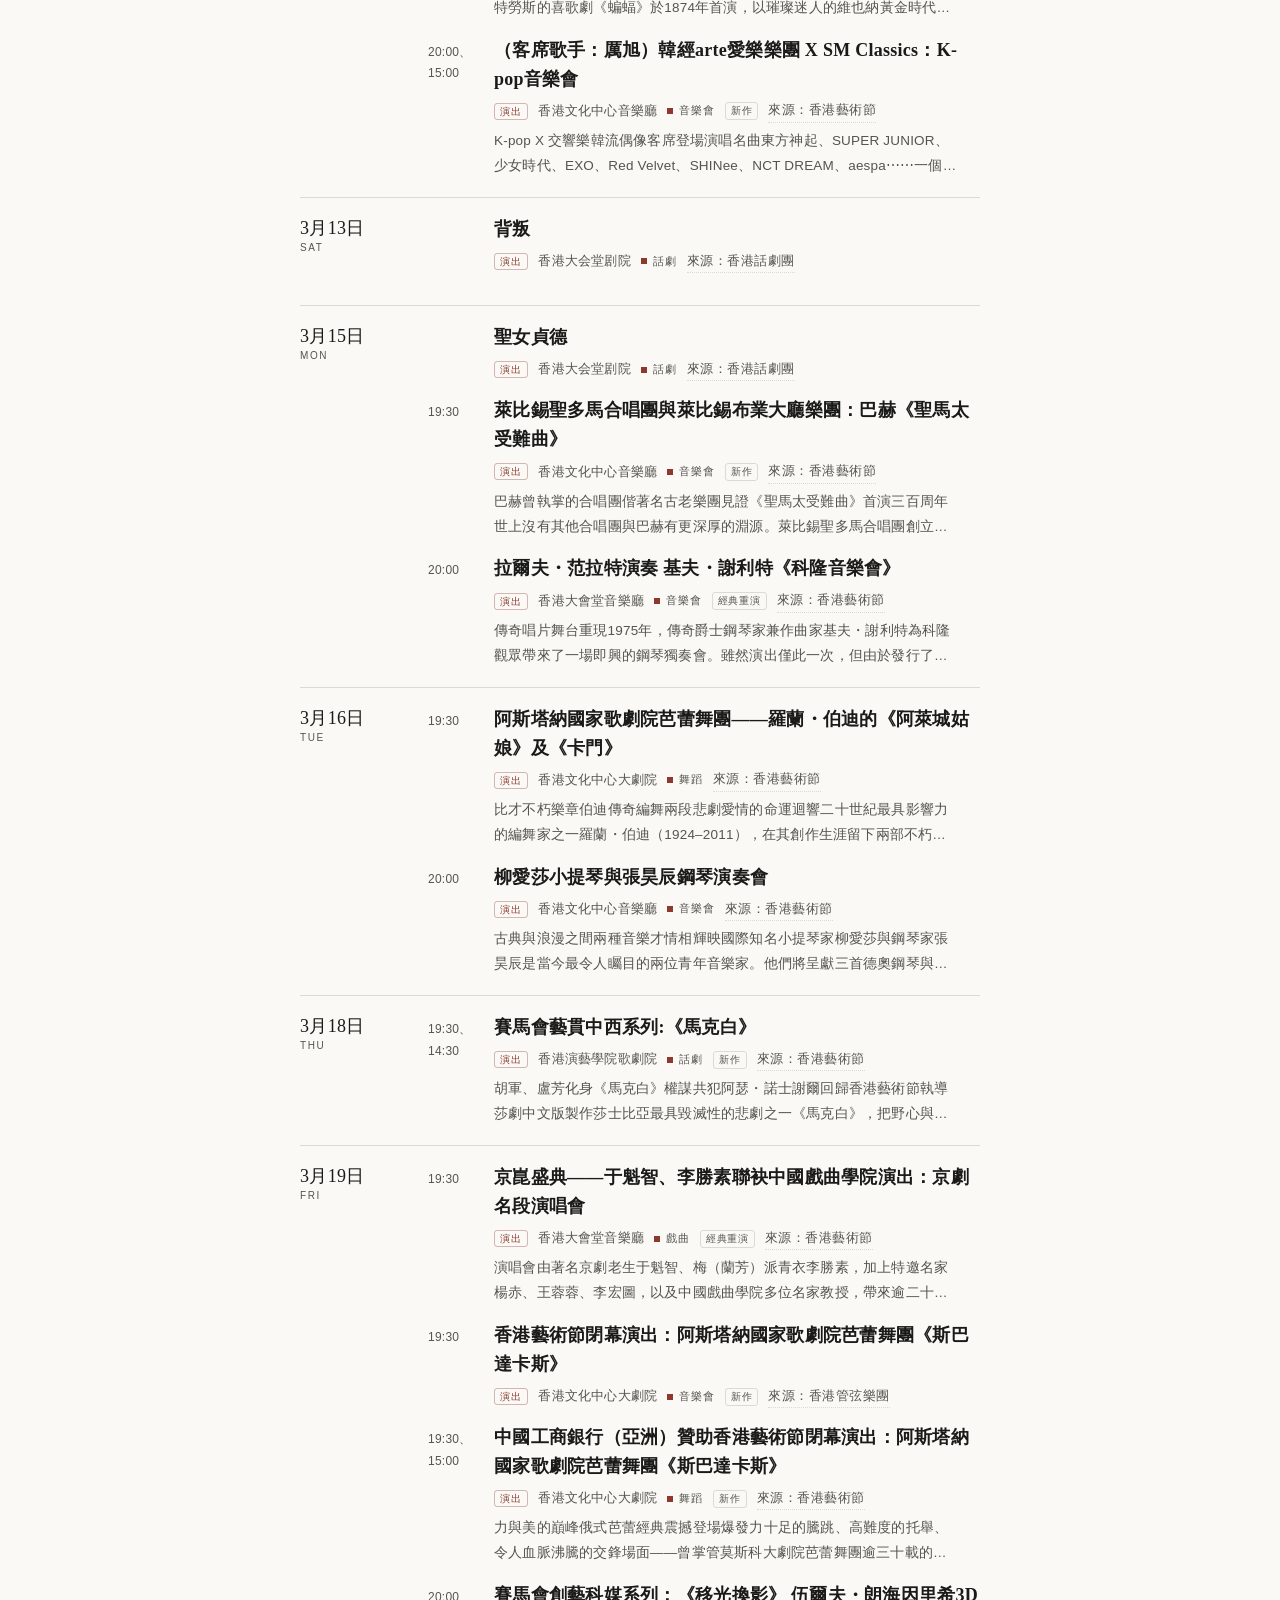
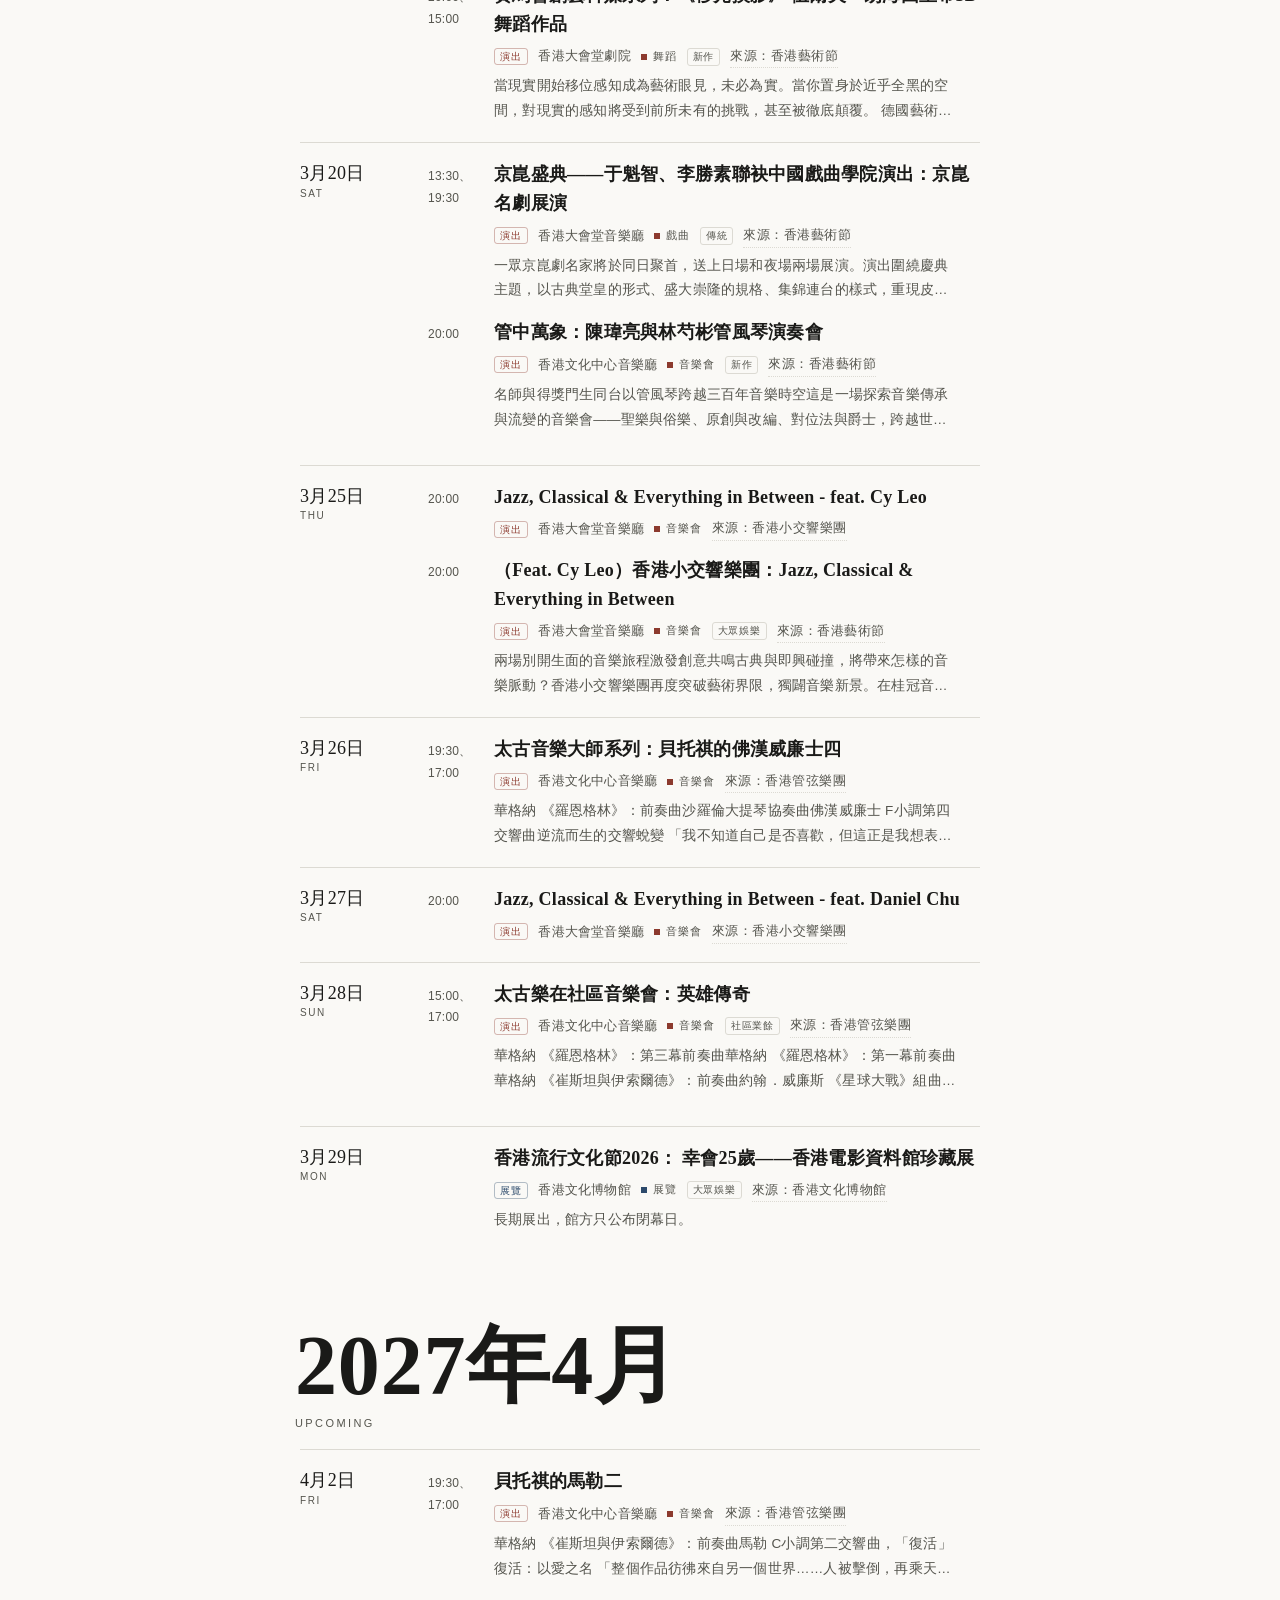
==== commit 9230fad6: "版面：篩選預設收起、灰收兩種、月份標題放大；資料：清 art-mate 課程/長計劃、攝影展歸展覽、加小交響與中英劇團" ====
--- a/index.html
+++ b/index.html
@@ -97,6 +97,8 @@
     hkrep:  { label: "香港話劇團",   url: "https://www.hkrep.com/" },
     hkdance:{ label: "香港舞蹈團",   url: "https://www.hkdance.com/" },
     ccohk:  { label: "香港城市室樂團", url: "https://www.ccohk.com/" },
+    hksl:   { label: "香港小交響樂團", url: "https://hksl.org/zh-hant/" },
+    chungying: { label: "中英劇團", url: "https://www.chungying.com/tc/" },
     mplus:  { label: "M+",           url: "https://www.mplus.org.hk/tc/" },
     hkmoa:  { label: "香港藝術館",   url: "https://hk.art.museum/tc/web/ma/" },
     heritage:{ label: "香港文化博物館", url: "https://hk.heritage.museum/tc/" },
@@ -170,8 +172,20 @@
     return (d.getMonth() + 1) + "月" + d.getDate() + "日";
   }
   function wd(iso) { return WD[new Date(iso + "T00:00:00").getDay()]; }
+  // 週序號（以星期一為一週的頭）：只用來在週與週之間留一道真正的空白
+  function weekIndex(iso) {
+    var d = new Date(iso + "T00:00:00");
+    var mon = new Date(Date.UTC(d.getFullYear(), d.getMonth(), d.getDate()));
+    var day = (mon.getUTCDay() + 6) % 7;
+    mon.setUTCDate(mon.getUTCDate() - day);
+    return Math.round(mon.getTime() / 604800000);
+  }
   // 展期可能是空的（常設／長期展），比較大小時給一個很遠的日期
   function endOf(x) { return x.end || "9999-12-31"; }
+  // 早就開始、但現在還在演（最多是那種連演兩三個月的節）——時間軸上歸到「今天」，
+  // 不然八月開幕的節會把整個十月壓到下面去。原來的開始日另外標「8.4 起」。
+  function effDate(x) { return (x.d < TODAY && endOf(x) >= TODAY) ? TODAY : x.d; }
+  function isRunning(x) { return x.d < TODAY && endOf(x) >= TODAY; }
 
   function renderFilters() {
     var nav = document.getElementById("filters");
@@ -290,6 +304,7 @@
     var ct = ctagNode(x);
     if (ct) meta.appendChild(ct);
     if (x.source) meta.appendChild(sourceNode(x));
+    if (isRunning(x)) meta.appendChild(el("span", "since", x.d.slice(5).replace("-", ".") + " 起"));
     body.appendChild(meta);
 
     // 简介：只有部分源给得到（舞蹈团、室乐团），有就折两行，点一下展开
@@ -318,6 +333,12 @@
         // 已經演完的才隱藏；還在演的那種（10/24–11/08）要留著
         if ((x.end || x.d) < TODAY) return false;
         return state.type === "全部" || x.type === state.type;
+      });
+      // 按「現在還在不在演」排，再按時間
+      pool.sort(function (a, b) {
+        var da = effDate(a), db = effDate(b);
+        if (da !== db) return da < db ? -1 : 1;
+        return (a.time || "") < (b.time || "") ? -1 : ((a.time || "") > (b.time || "") ? 1 : 0);
       });
     }
 
@@ -409,8 +430,10 @@
     }
 
     var currentMonth = "";
+    var lastWeek = null;
     shown.forEach(function (x) {
-      var m = monthLabel(x.d);
+      var ed = effDate(x);
+      var m = monthLabel(ed);
       if (m !== currentMonth) {
         currentMonth = m;
         var h = el("div", "month", m);
@@ -420,11 +443,16 @@
       // 同一天合併成一組
       var lastDay = box.lastElementChild;
       if (!lastDay || !lastDay.classList.contains("day") ||
-          lastDay.getAttribute("data-d") !== x.d) {
+          lastDay.getAttribute("data-d") !== ed) {
         var day = el("div", "day");
-        day.setAttribute("data-d", x.d);
-        var left = el("div", "day-date", dayLabel(x.d));
-        left.appendChild(el("em", null, wd(x.d)));
+        day.setAttribute("data-d", ed);
+        // 換週了就多留一道空（月標題下面那個第一天不算，月標題自己已經有空白）
+        var wk = weekIndex(ed);
+        var prev = box.lastElementChild;
+        if (wk !== lastWeek && prev && prev.classList.contains("day")) day.className += " wk-start";
+        lastWeek = wk;
+        var left = el("div", "day-date", dayLabel(ed));
+        left.appendChild(el("em", null, wd(ed)));
         var items = el("div", "items");
         day.appendChild(left);
         day.appendChild(items);
@@ -449,7 +477,7 @@
       "演出 " + (CAL.shows.length - shortEx.length) + " 場，最遠到 " + lastShow +
       "　·　展覽 " + exCount + " 個（含短期展），最遠到 " + lastEx));
     f.appendChild(el("p", null,
-      "來源：康文署、西九文化區、香港演藝學院、香港管弦樂團、香港藝術節、香港話劇團、香港舞蹈團、香港城市室樂團、M+、香港藝術館、香港文化博物館、art-mate。"));
+      "來源：康文署、西九文化區、香港演藝學院、香港管弦樂團、香港藝術節、香港話劇團、香港舞蹈團、香港城市室樂團、香港小交響樂團、中英劇團、M+、香港藝術館、香港文化博物館、art-mate。"));
     f.appendChild(el("p", null,
       "每個月抓一次。抓不到的就不寫，不猜。"));
     f.appendChild(el("p", "disclaimer",
@@ -648,7 +676,8 @@
     if (!box || !btn) return;
     var saved = null;
     try { saved = localStorage.getItem(KEY); } catch (e) {}
-    var open = (saved === '1' || saved === '0') ? (saved === '1') : (window.innerWidth > 700);
+    // 預設收起：內容先出來，工具後出來（人手進來先面對四層篩選，最傷舒服）
+    var open = (saved === '1' || saved === '0') ? (saved === '1') : false;
     function apply(o) {
       box.classList.toggle('collapsed', !o);
       btn.setAttribute('aria-expanded', String(o));
--- a/style.css
+++ b/style.css
@@ -6,10 +6,12 @@
   --paper:#FAF9F6;
   --paper-2:#F1EFE8;
   --ink:#1A1A18;
-  --ink-2:#5C5C55;
-  --ink-3:#8A8A80;
-  --line:#DEDCD5;
-  --line-2:#B9B6AC;
+  /* 灰只留兩種：一個給次要文字，一個給線。
+     原本五種灰（兩個文字灰＋兩個線灰）捱在一起，整頁就發虛。 */
+  --ink-2:#55554E;
+  --ink-3:var(--ink-2);
+  --line:#DCDAD3;
+  --line-2:var(--line);
   --red:#8C3A2E;      /* 表演 */
   --blue:#2C4A6B;     /* 展覽 */
   --grey:#4A4A46;     /* 電影 */
@@ -210,20 +212,27 @@
 
 /* ---------- 時間軸 ---------- */
 .timeline{margin-top:48px;}
+/* 月標題：整頁唯一的大東西，其餘全部退成小字（一個搶戲就夠）。
+   左邊 negtive margin 當出血，看起來像故意排的，不像剩下的空白。 */
 .month{
-  font-family:var(--serif);font-size:28px;font-weight:700;
-  margin:56px 0 6px;letter-spacing:.03em;
+  font-family:var(--serif);font-weight:700;
+  font-size:clamp(46px,11vw,84px);line-height:.94;
+  margin:76px 0 18px;margin-left:-0.06em;
+  letter-spacing:.01em;
 }
 .month:first-child{margin-top:0;}
 .month em{
-  font-family:var(--sans);font-style:normal;font-size:11px;font-weight:400;
-  color:var(--ink-3);letter-spacing:.18em;margin-left:10px;text-transform:uppercase;
+  display:block;font-family:var(--sans);font-style:normal;
+  font-size:11px;font-weight:400;line-height:1.4;
+  color:var(--ink-3);letter-spacing:.22em;margin:10px 0 0;text-transform:uppercase;
 }
 
 .day{
   display:grid;grid-template-columns:104px 1fr;gap:24px;
   padding:18px 0;border-top:1px solid var(--line);
 }
+/* 週與週之間留真正的空（18+14+18 ≈ 50px），不然滑十分鐘不知道自己在哪 */
+.day.wk-start{margin-top:14px;}
 .day-date{
   font-family:var(--serif);font-size:18px;line-height:1.4;letter-spacing:.02em;
 }
@@ -294,6 +303,9 @@
   border:1px solid var(--line);border-radius:3px;
   padding:0 5px;line-height:1.6;white-space:nowrap;
 }
+
+/* 「8.4 起」：早就開始、但現在還在演的（歸到今天那一組） */
+.since{font-size:10px;color:var(--ink-3);letter-spacing:.06em;}
 
 /* 過期 */
 .past .item-title{color:var(--ink-3);}
@@ -472,7 +484,7 @@
   .day-date{display:flex;gap:8px;align-items:baseline;}
   .day-date em{display:inline;}
   .item{grid-template-columns:46px 1fr;gap:10px;}
-  .month{font-size:22px;}
+  .month{font-size:clamp(38px,13vw,54px);margin:56px 0 14px;}
   .logo{font-size:26px;}
   .placebar input{width:120px;}
   .placebar .dash{display:none;}
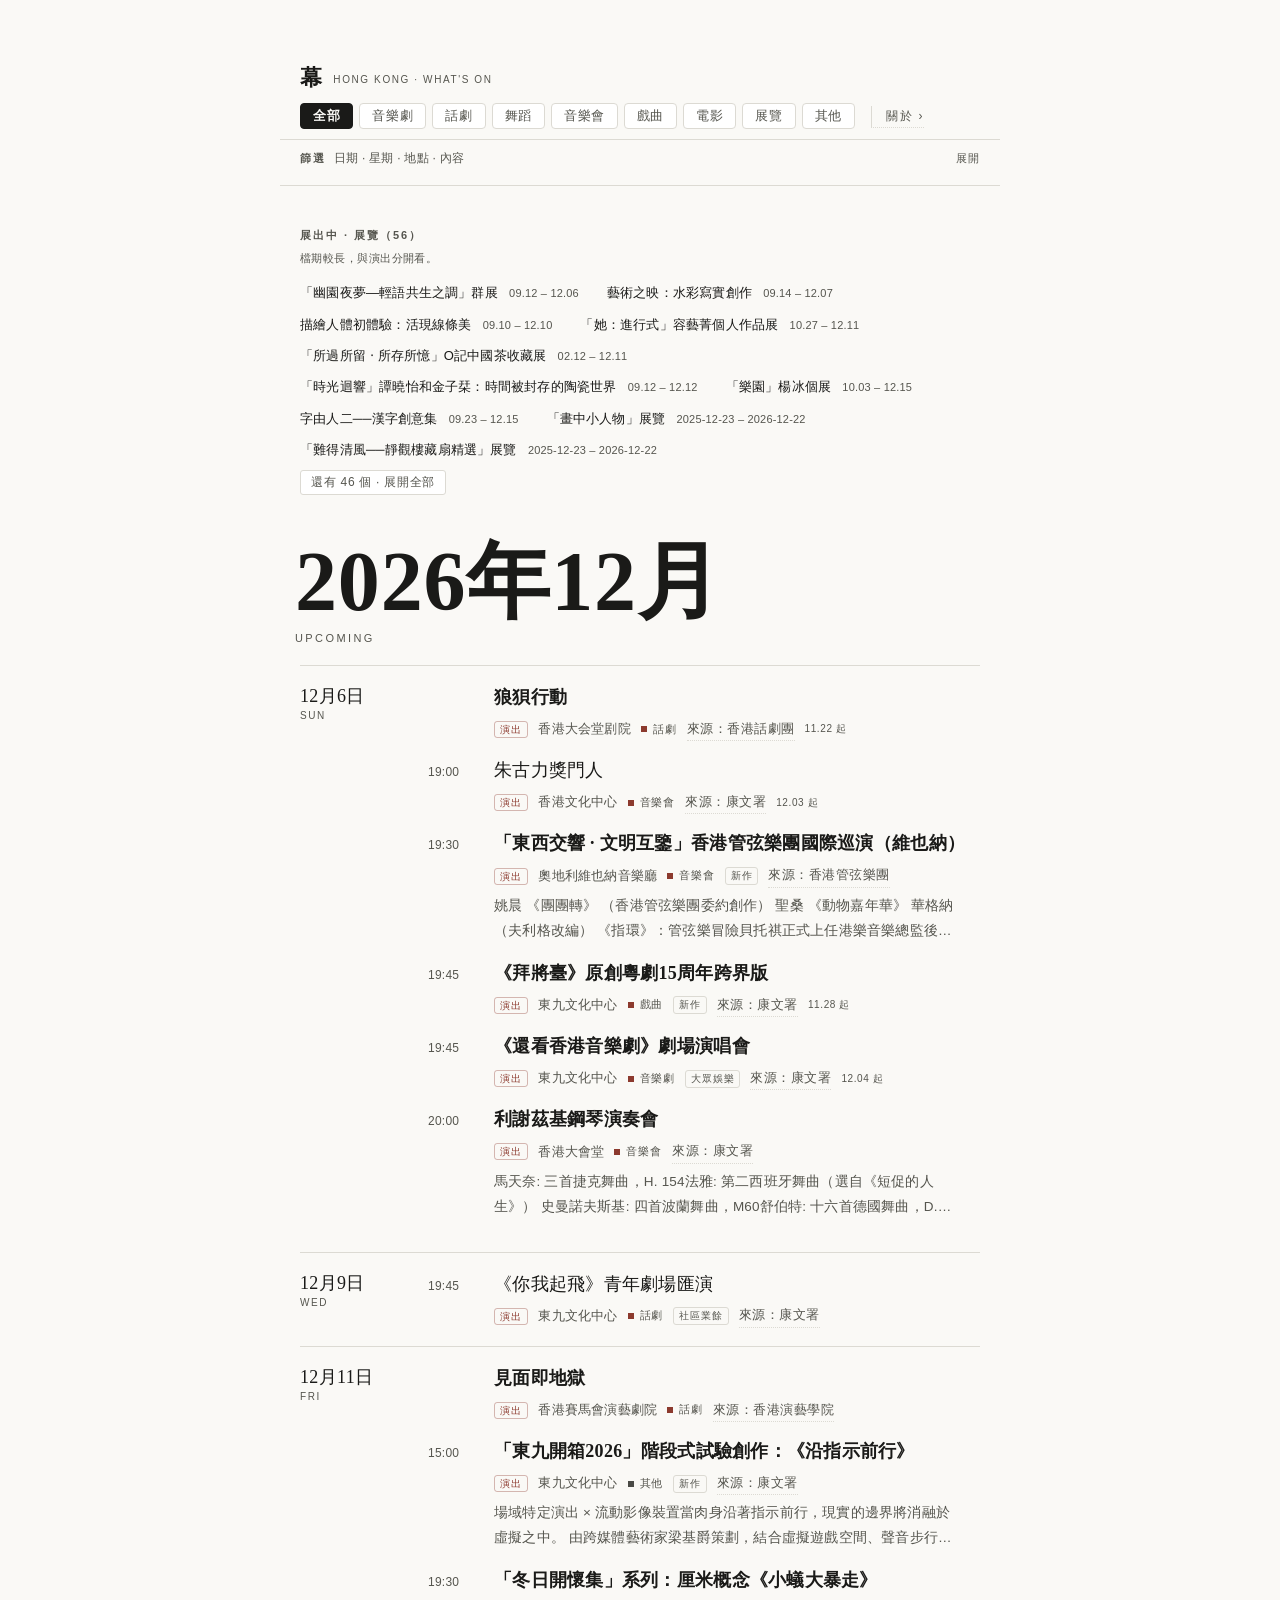
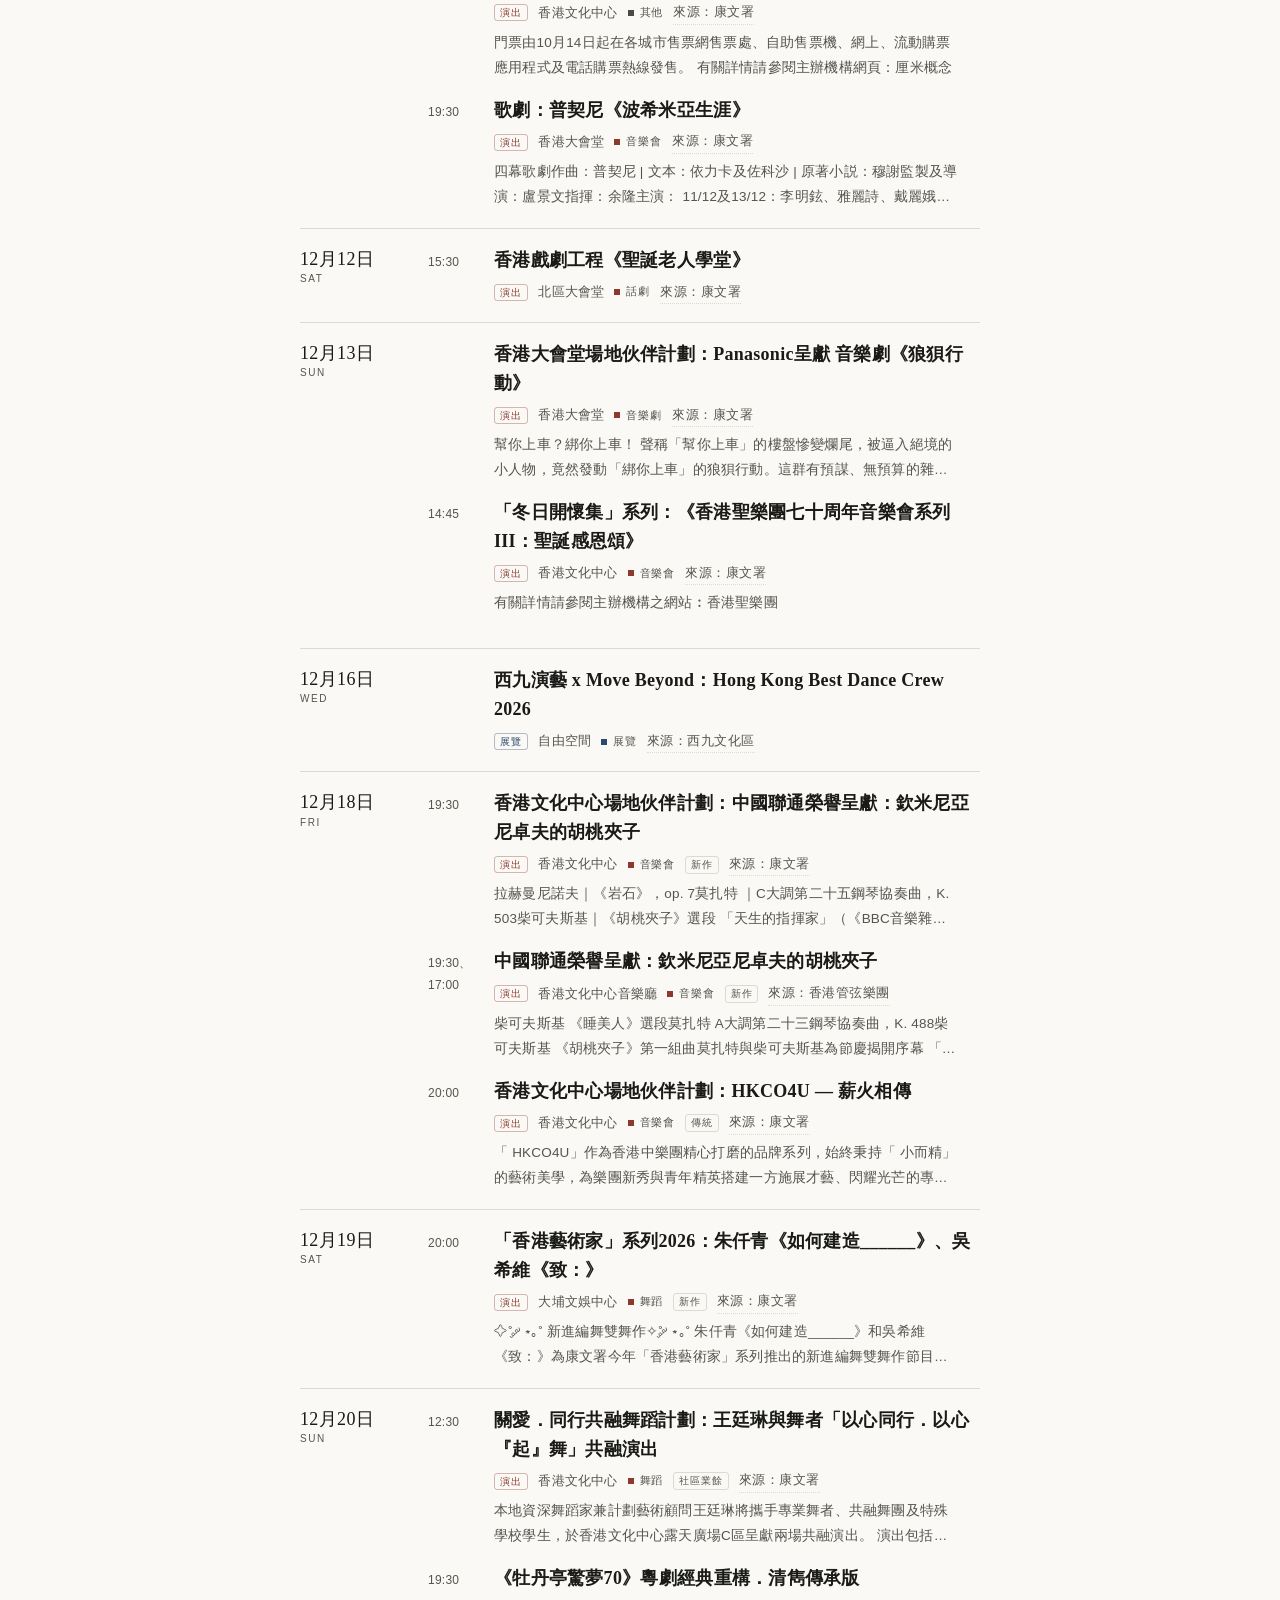
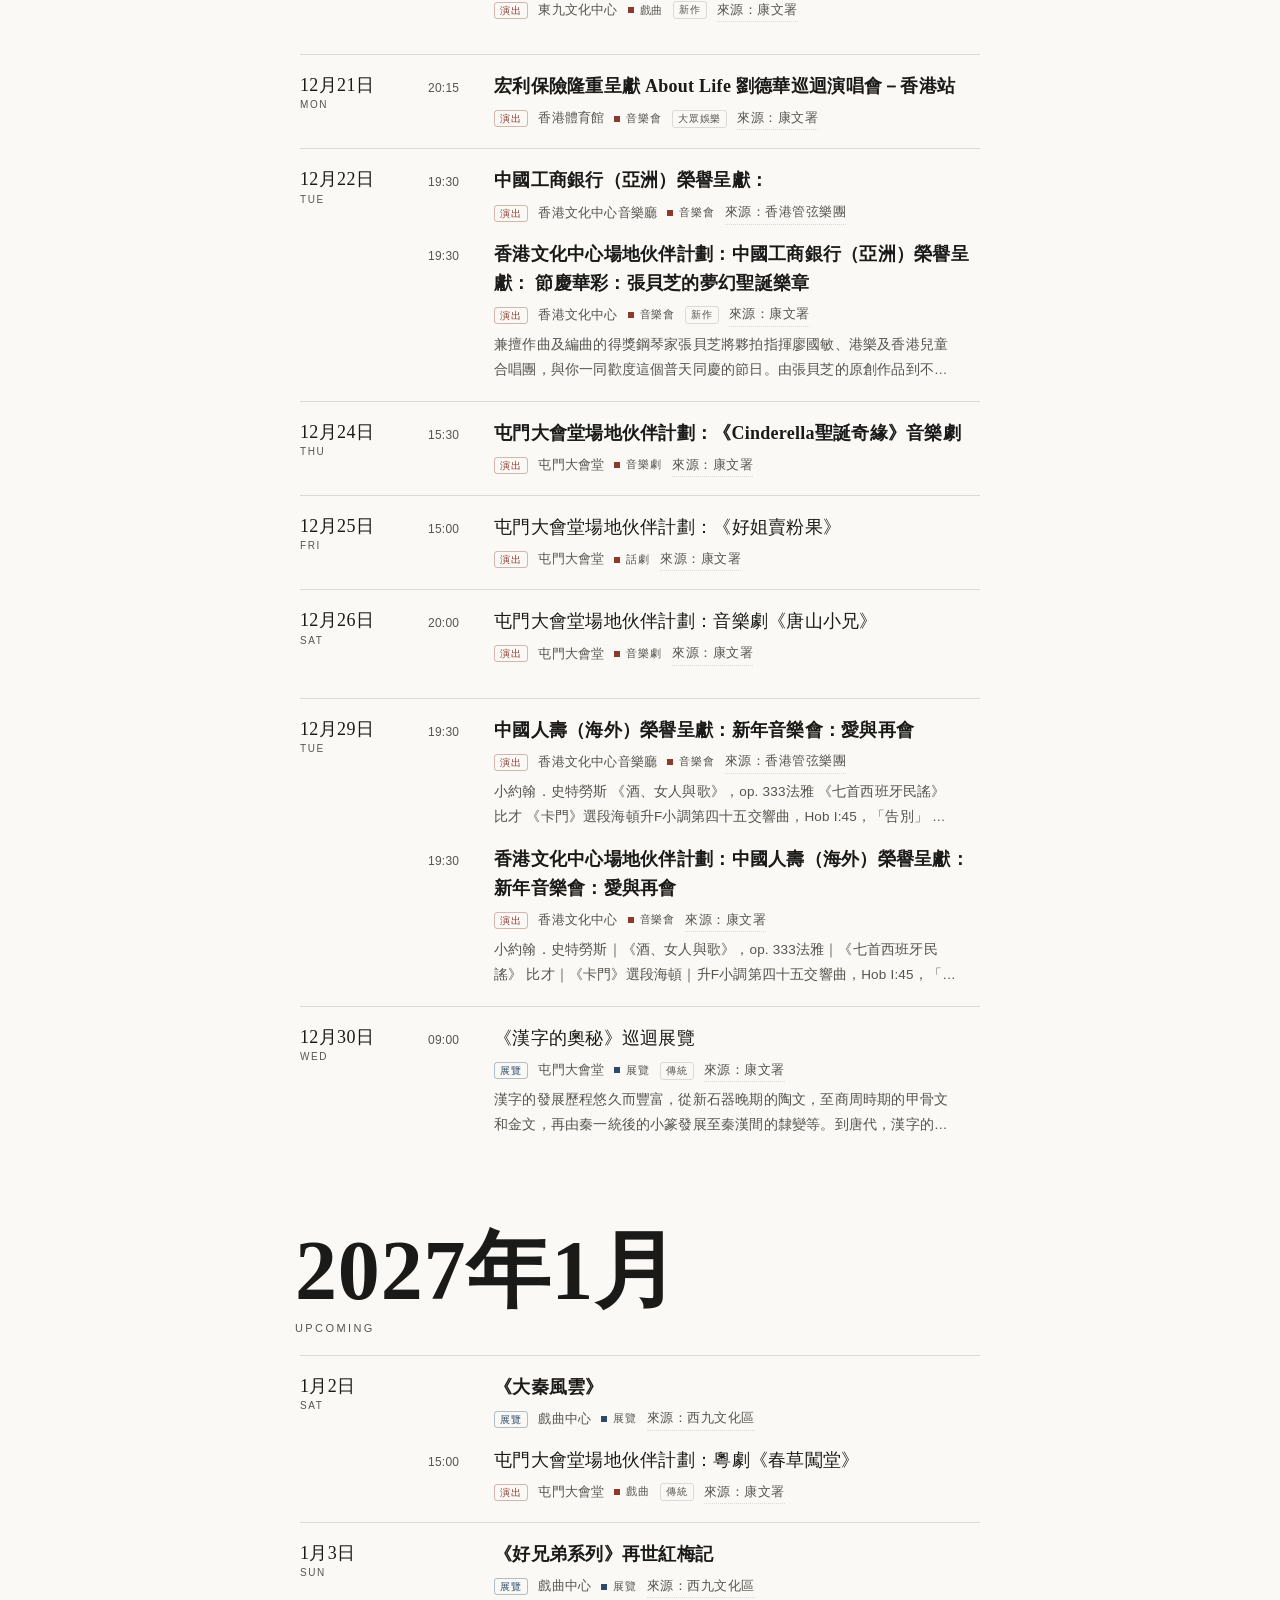
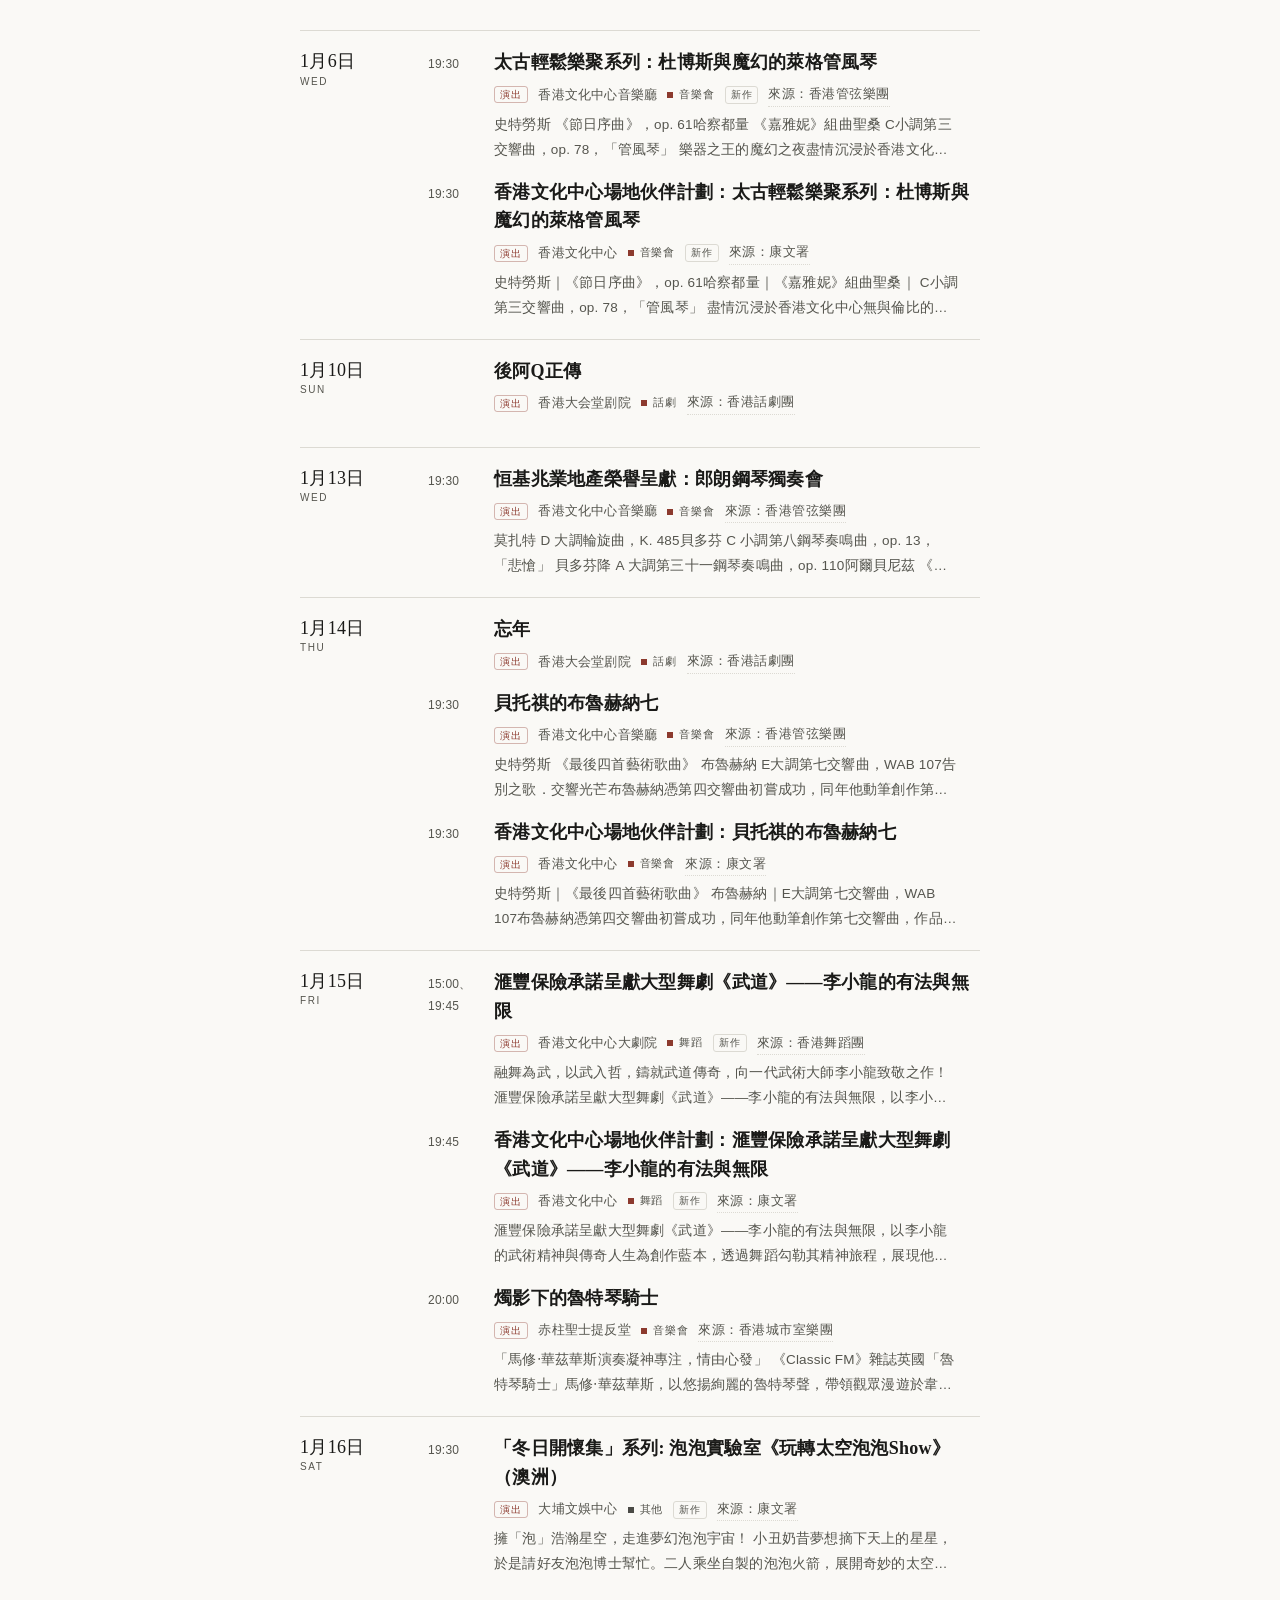
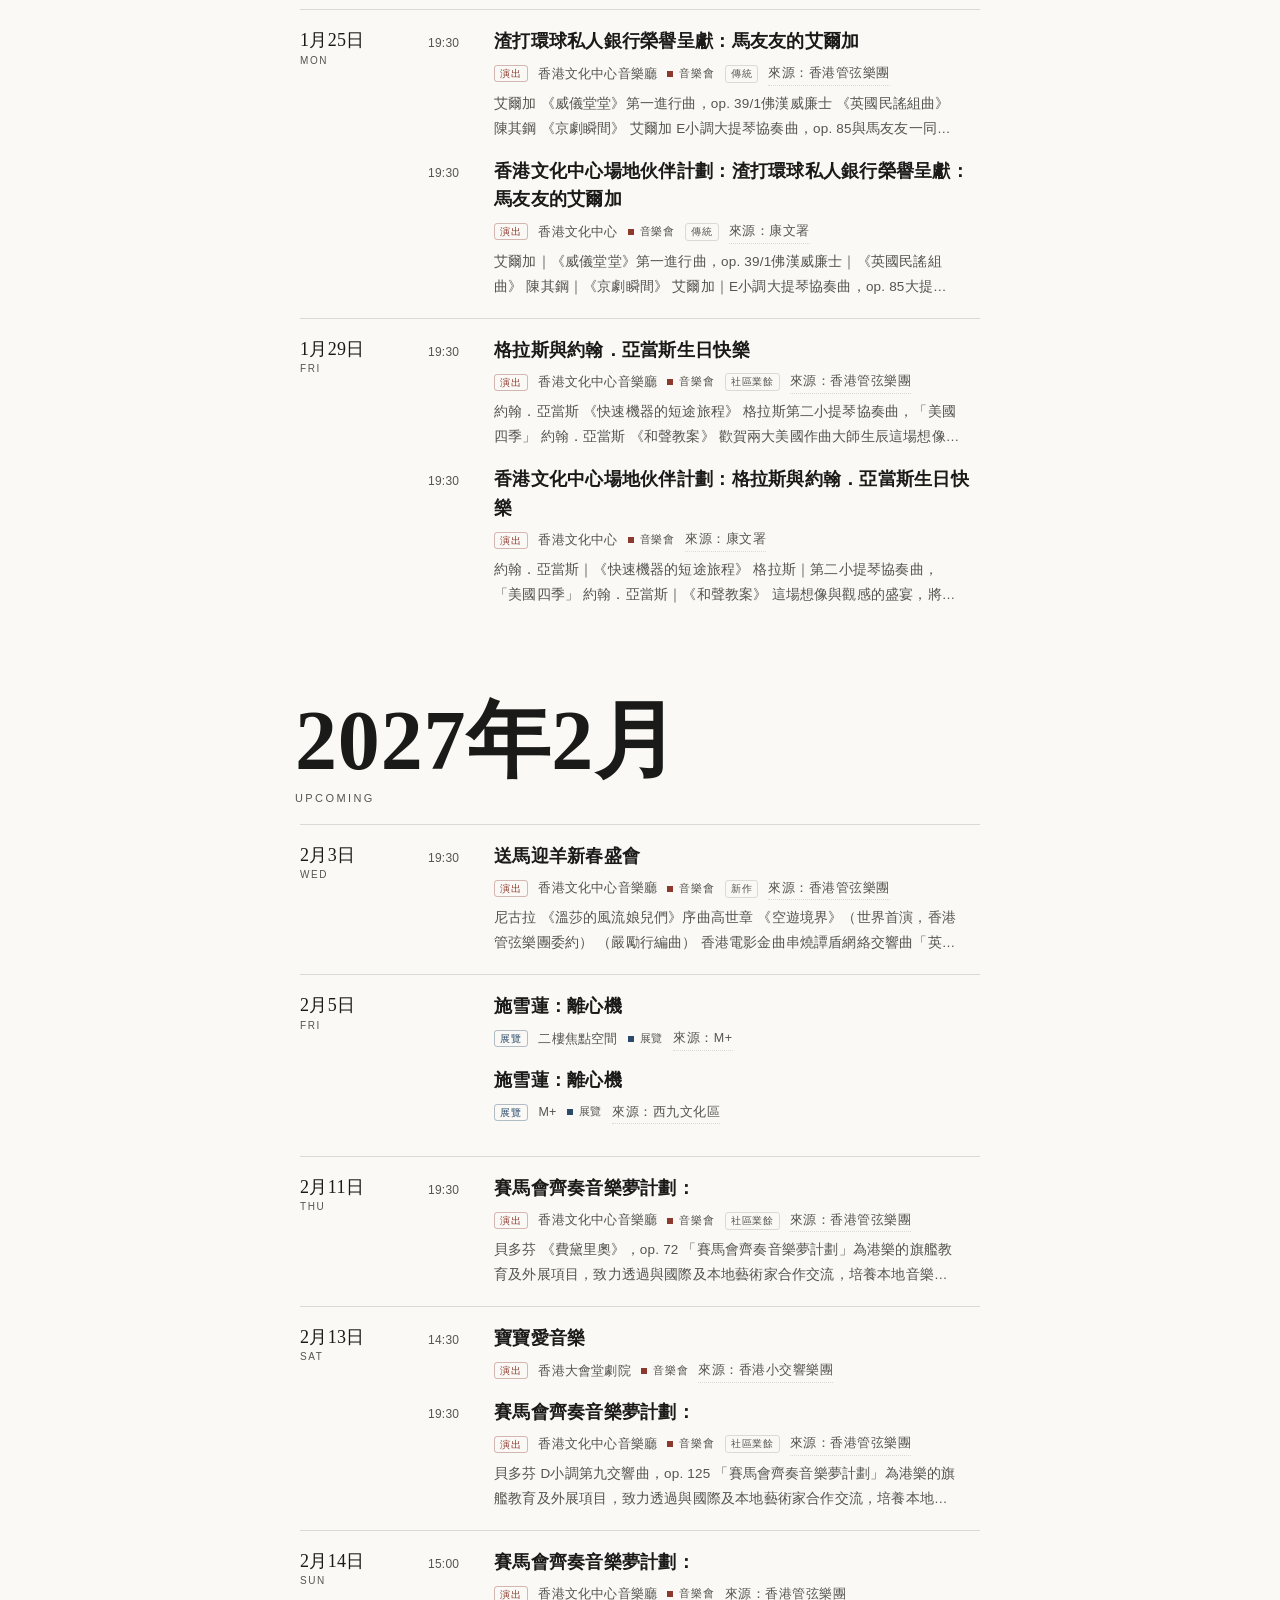
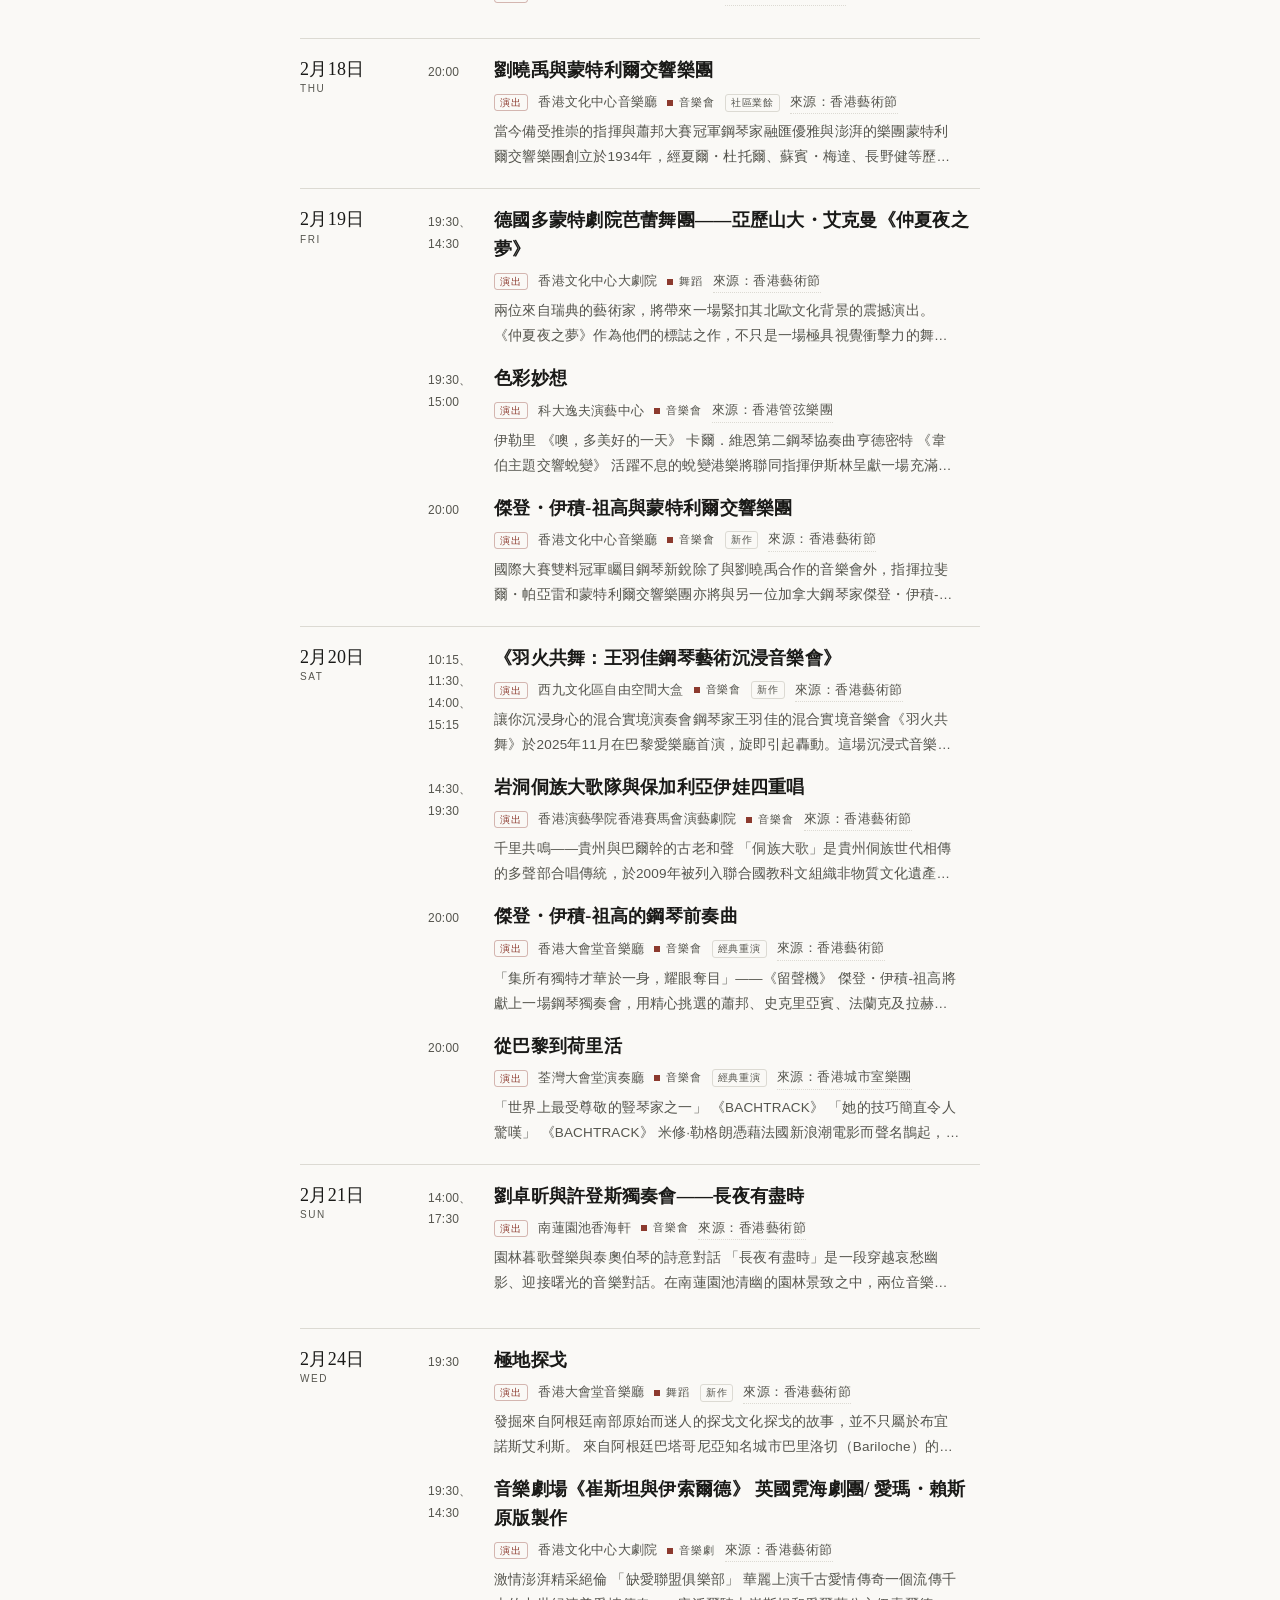
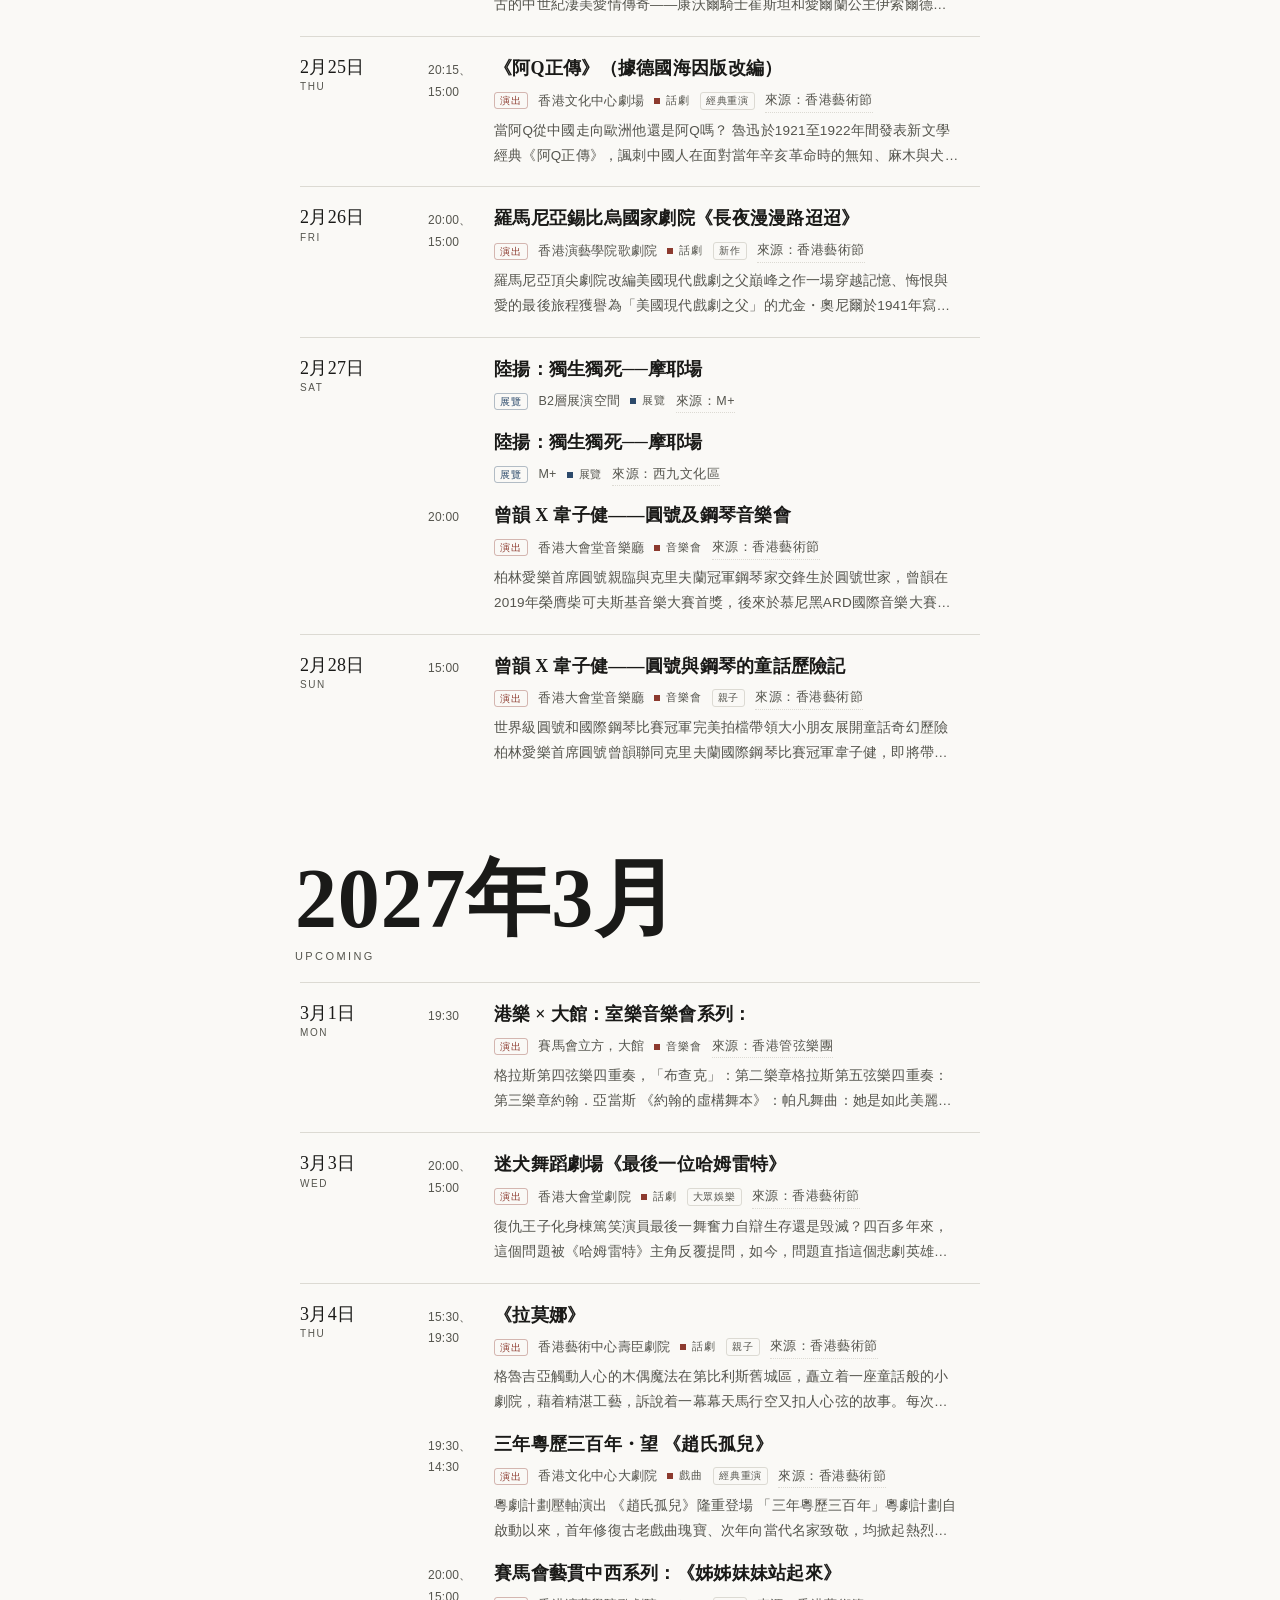
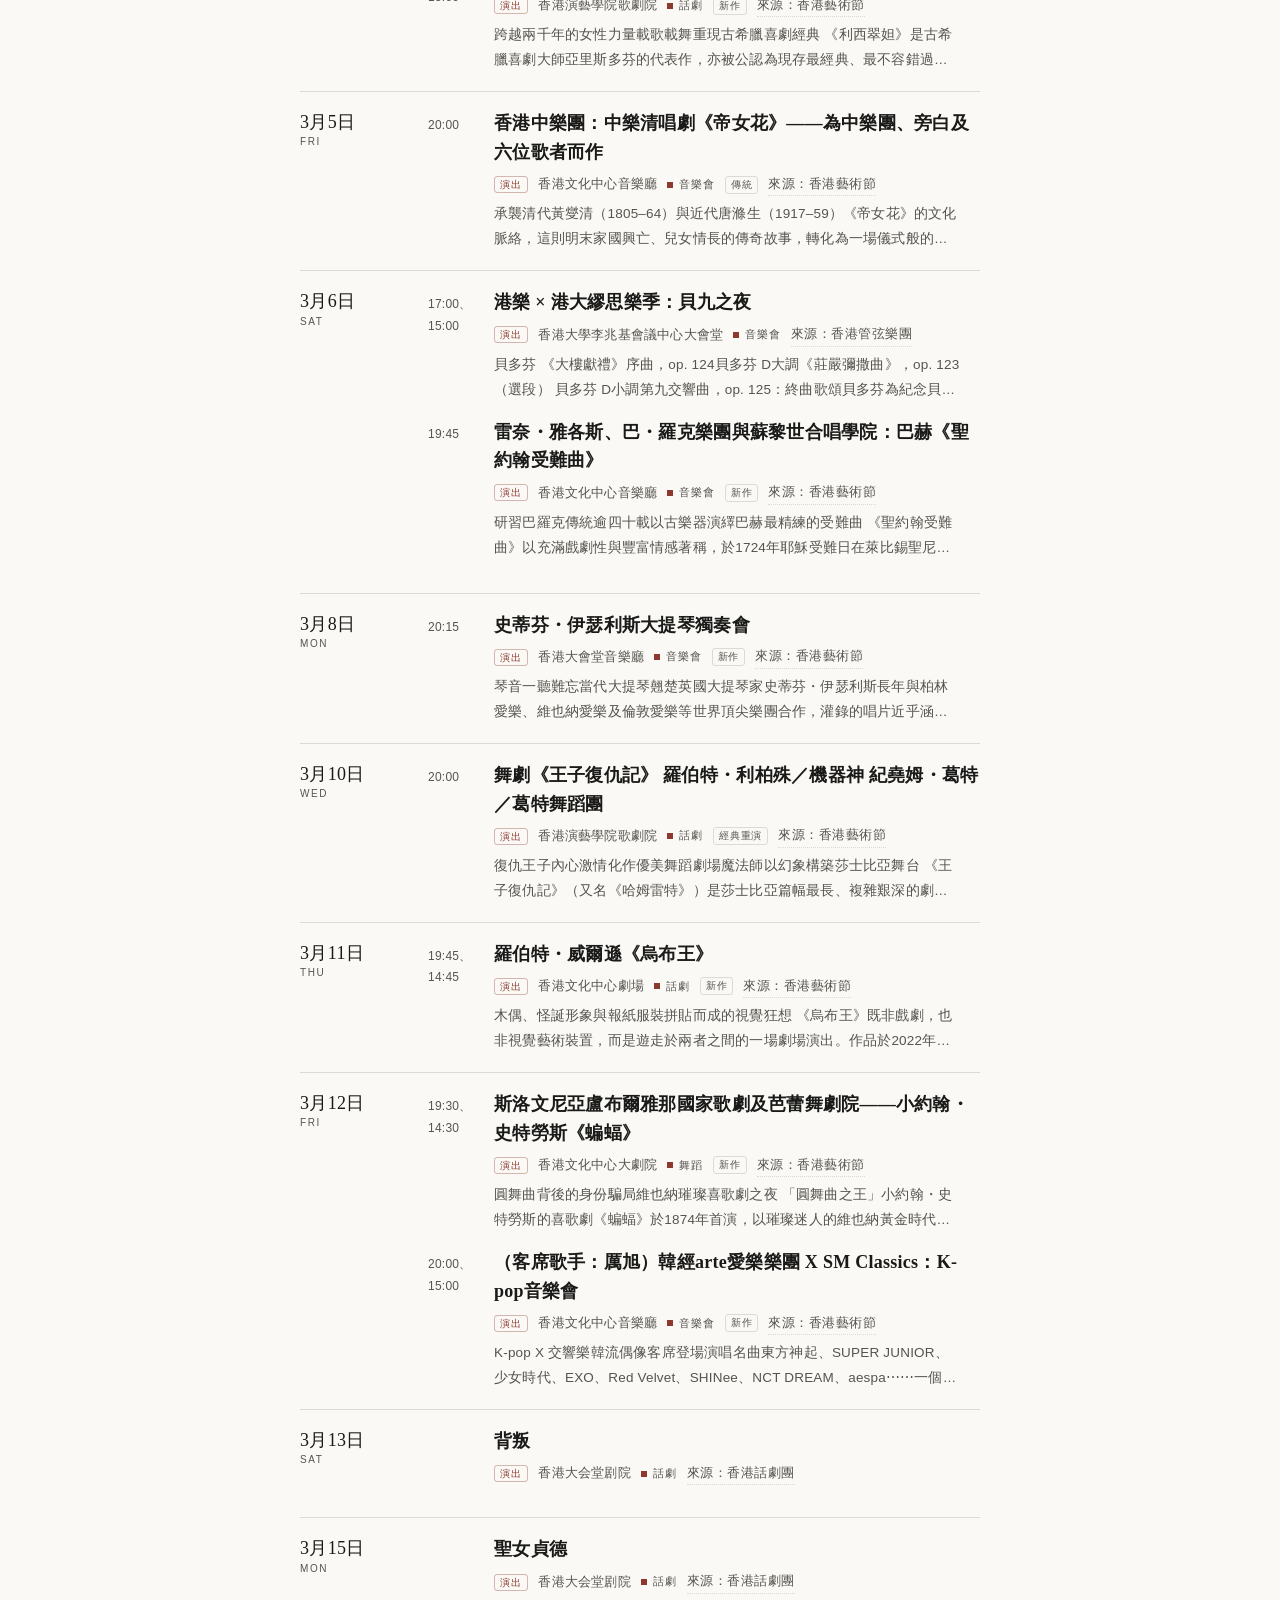
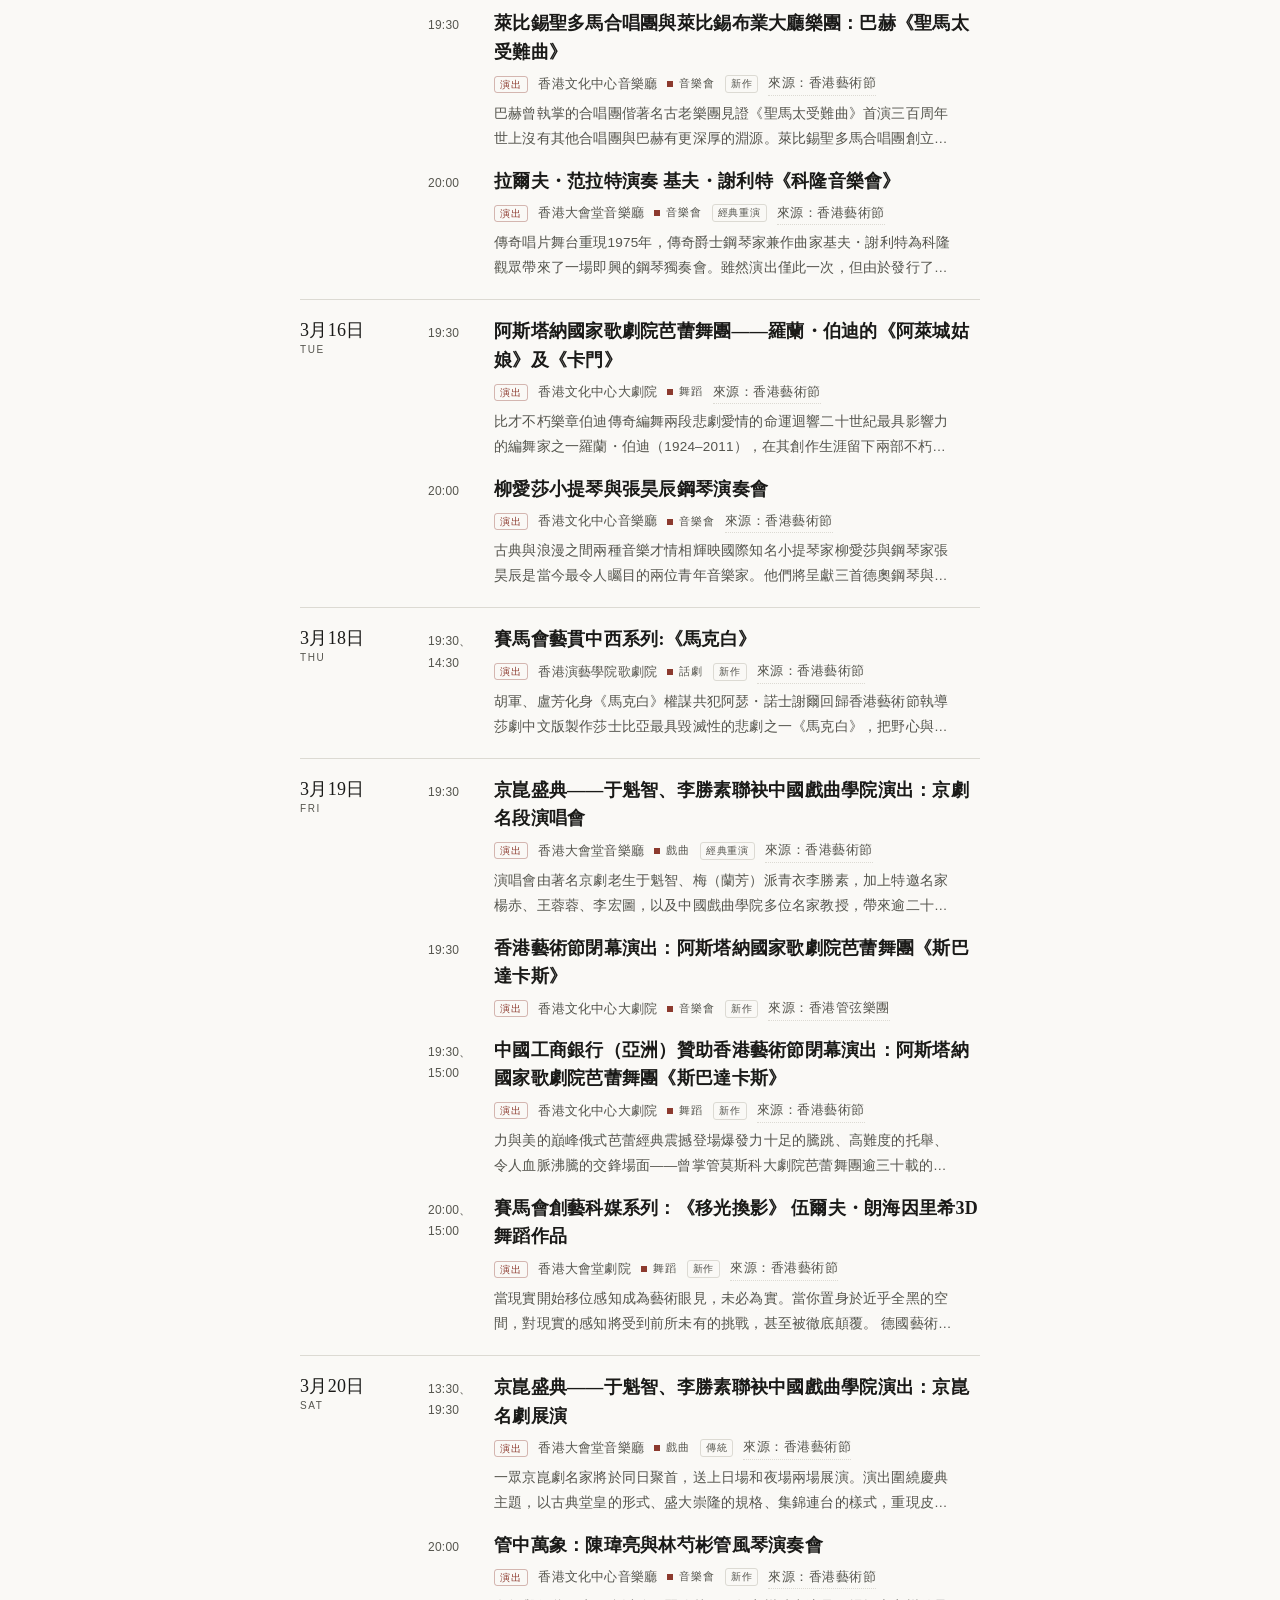
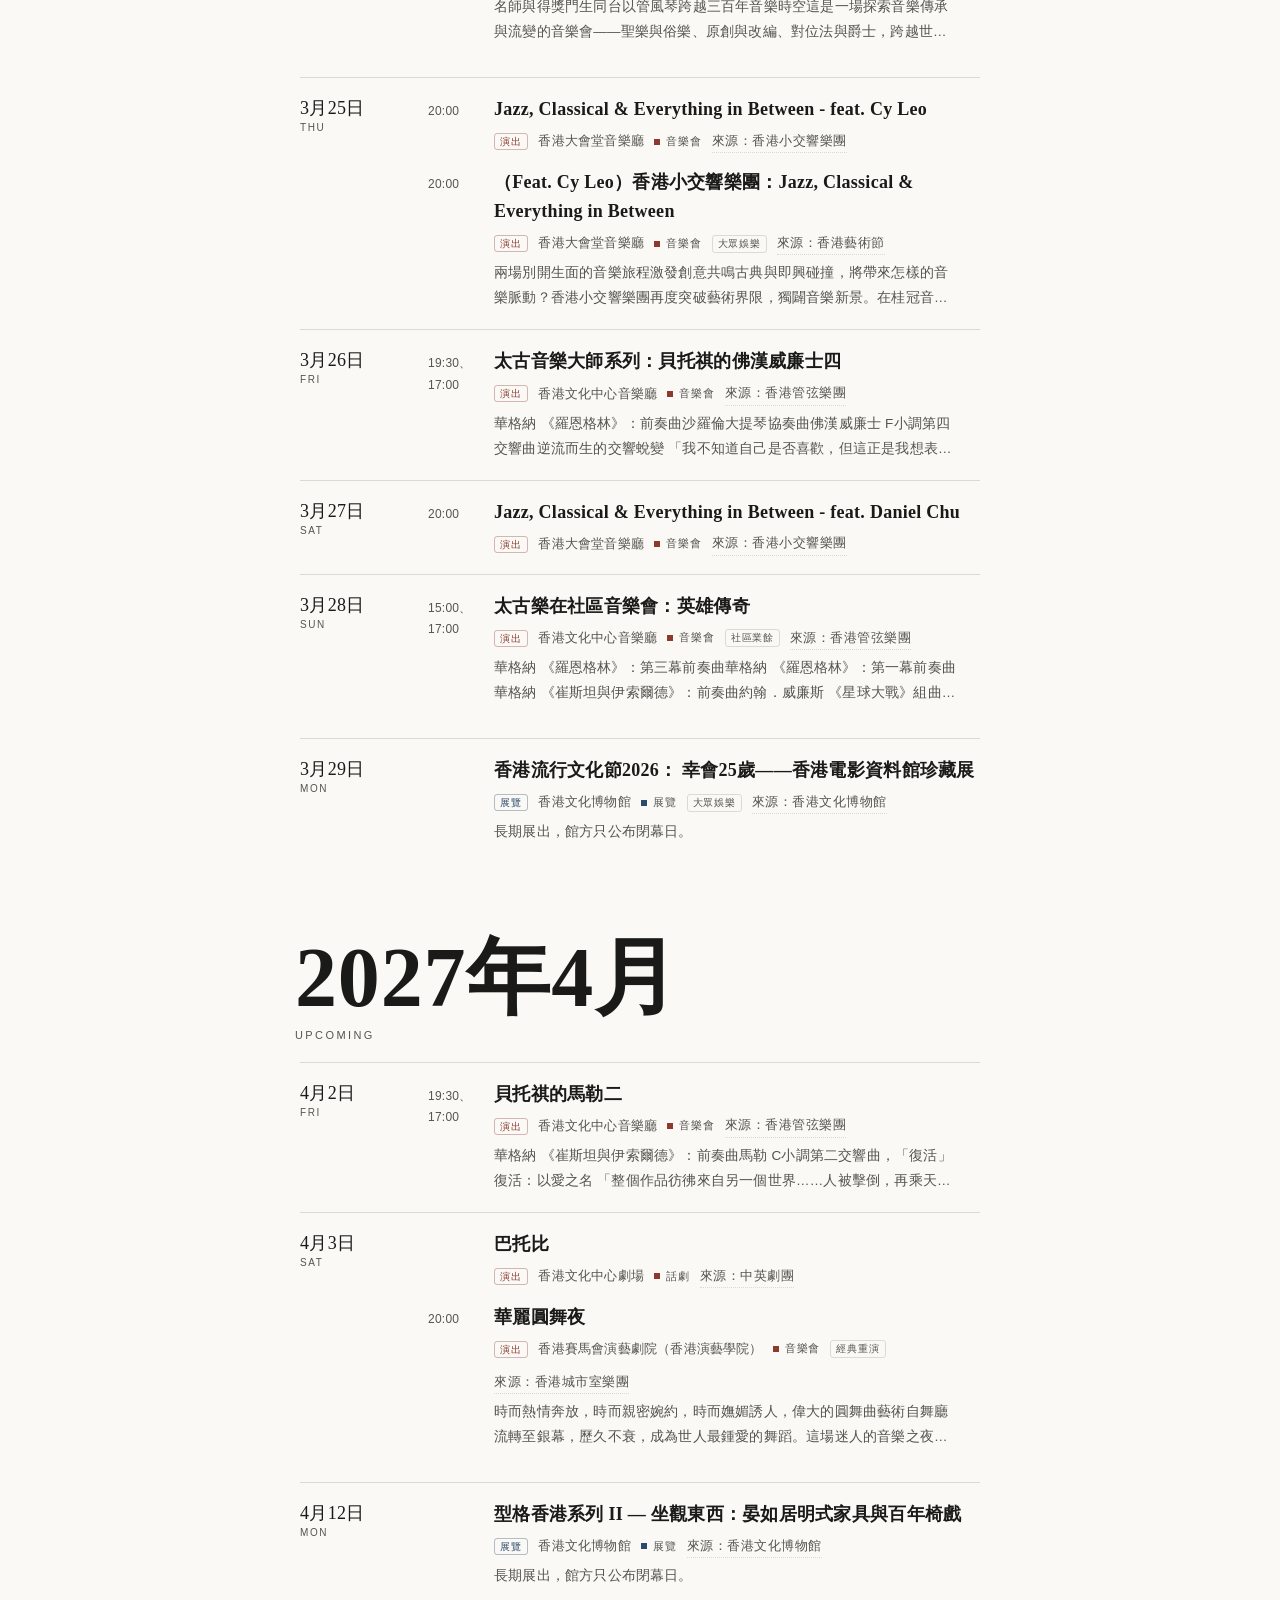
==== commit ab01b6a6: "前端拆档：内嵌 JS 抽到 app.js（MUK 命名空间），index.html 只留骨架" ====
--- a/index.html
+++ b/index.html
@@ -1,708 +1,87 @@
-<!DOCTYPE html>
-<html lang="zh-Hant">
-<head>
-<meta charset="utf-8">
-<meta name="viewport" content="width=device-width,initial-scale=1">
-<title>幕 — 香港演出與展覽的時間軸</title>
-<link rel="stylesheet" href="style.css?v=13" id="css">
-</head>
-<body>
-<div class="wrap">
-
-  <header class="masthead">
-    <h1 class="logo">幕<small>Hong Kong · What's On</small></h1>
-    <div class="navwrap">
-      <nav id="filters" aria-label="分類"></nav>
-      <a class="toplink" href="about.html">關於</a>
-    </div>
-  </header>
-
-  <div class="controls" id="controls">
-  <button type="button" class="filter-toggle" id="filter-toggle" aria-expanded="true" aria-controls="filter-body">
-    <span class="ft-label">篩選</span>
-    <span class="ft-sum" id="ft-sum"></span>
-    <span class="ft-chev" aria-hidden="true"></span>
-  </button>
-  <div class="filter-body" id="filter-body">
-  <div class="jumpbar">
-    <label for="jump">由</label>
-    <input type="date" id="jump">
-    <label for="jump-to">至</label>
-    <input type="date" id="jump-to">
-    <button type="button" id="jump-clear">全部時段</button>
-    <button type="button" id="jump-go">去</button>
-  </div>
-
-  <div class="weekbar" id="weekbar">
-    <span class="weekbar-label">星期</span>
-  </div>
-
-  <div class="placebar">
-    <label for="place">地點</label>
-    <input id="place" list="places" placeholder="場地名或關鍵字" autocomplete="off">
-    <datalist id="places"></datalist>
-    <label for="tfrom">時間</label>
-    <select id="tfrom"><option value="">任何</option></select>
-    <span class="dash">至</span>
-    <select id="tto"><option value="">任何</option></select>
-    <div class="fontbar">
-      <span class="fontbar-label">字</span>
-      <button type="button" class="fs" data-fs="s">小</button>
-      <button type="button" class="fs on" data-fs="m">中</button>
-      <button type="button" class="fs" data-fs="l">大</button>
-    </div>
-  </div>
-
-  <div class="contentbar" id="contentbar">
-    <span class="contentbar-label">內容</span>
-    <div class="chips" id="contentchips"></div>
-    <span class="contentbar-hint">點一下只看這類，可多選</span>
-  </div>
-  </div>
-  </div>
-
-  <section class="band" id="band" hidden data-open="0">
-    <h2 id="band-title">展出中 · 展覽</h2>
-    <p class="band-note" id="band-note">檔期較長，與演出分開看。</p>
-    <ul id="band-list"></ul>
-  </section>
-
-  <main class="timeline" id="timeline"></main>
-
-  <footer id="foot"></footer>
-
-  <section class="about">
-    <h2>關於</h2>
-    <p>把香港幾個場地和藝團的節目表，併成同一條時間軸。不為賣票，只為讓你在某個沒事的晚上，剛好滑到一場想看的演出。</p>
-    <p>資料每月更新一次。過期的不刪，標上「已結束」。</p>
-    <p class="by">Hector Tam　·　君秋雪　·　二〇二六年十月</p>
-  </section>
-</div>
-
-<script>
-(function () {
-  window.__start = function start() {
-  var CAL = window.CALENDAR || { shows: [], exhibits: [], updated: "" };
-  var TODAY = new Date().toISOString().slice(0, 10);
-  var WD = ["SUN", "MON", "TUE", "WED", "THU", "FRI", "SAT"];
-  var TYPES = ["全部", "音樂劇", "話劇", "舞蹈", "音樂會", "戲曲", "電影", "展覽", "其他"];
-  var state = { type: "全部", from: "", to: "", days: [], place: "", tFrom: "", tTo: "", topics: [] };
-  // 源 → 官方首頁。條目自己沒有單頁網址時，至少讓他知道「這條從哪來、要去哪裡看」
-  var SOURCES = {
-    lcsd:   { label: "康文署",       url: "https://www.lcsd.gov.hk/tc/" },
-    westk:  { label: "西九文化區",   url: "https://www.westk.hk/tc" },
-    hkapa:  { label: "香港演藝學院", url: "https://www.hkapa.edu/" },
-    hkphil: { label: "香港管弦樂團", url: "https://www.hkphil.org/tc" },
-    hkaf:   { label: "香港藝術節",   url: "https://www.hk.artsfestival.org/tc" },
-    hkrep:  { label: "香港話劇團",   url: "https://www.hkrep.com/" },
-    hkdance:{ label: "香港舞蹈團",   url: "https://www.hkdance.com/" },
-    ccohk:  { label: "香港城市室樂團", url: "https://www.ccohk.com/" },
-    hksl:   { label: "香港小交響樂團", url: "https://hksl.org/zh-hant/" },
-    chungying: { label: "中英劇團", url: "https://www.chungying.com/tc/" },
-    mplus:  { label: "M+",           url: "https://www.mplus.org.hk/tc/" },
-    hkmoa:  { label: "香港藝術館",   url: "https://hk.art.museum/tc/web/ma/" },
-    heritage:{ label: "香港文化博物館", url: "https://hk.heritage.museum/tc/" },
-    artmate:{ label: "art-mate", url: "https://www.art-mate.net/" }
-  };
-  var WEEK_CHIPS = [
-    { label: "平日", days: [1, 2, 3, 4, 5] },
-    { label: "週末", days: [0, 6] },
-    { label: "一", days: [1] }, { label: "二", days: [2] },
-    { label: "三", days: [3] }, { label: "四", days: [4] },
-    { label: "五", days: [5] }, { label: "六", days: [6] },
-    { label: "日", days: [0] }
-  ];
-  var BAND_PREVIEW = 10;   // 展覽帶先露幾條，其餘可展開
-
-  // 內容類別：跨所有演出都成立的「取向」，不是音樂流派。
-  // 資料裡沒有現成欄位，所以按標題＋簡介的關鍵字歸類；使用者點一下只看這類，可多選。
-  var TOPICS = [
-    { key: "新作", re: /首演|新作|新編|全新|委約|原創|新製作|新劇|實驗|沉浸|多媒體|跨媒介|跨界|前衛|舞蹈節|藝術節|重塑|重構/ },
-    { key: "經典重演", re: /經典|名作|重演|再演|傳承|保留劇目|代表作/ },
-    { key: "傳統", re: /粵劇|粵曲|戲曲|京劇|崑劇|崑曲|南音|神功戲|戲寶|粵藝|粵韻|中樂|國樂|絲竹|書畫|水墨|書法|文物|敦煌|非遺|故宮|館藏/ },
-    { key: "懷舊金曲", re: /金曲|懷舊|老歌|名曲|會知音|獻知音|歲月|好歌|靚聲|群星|歌皇|歌后|當年|舊夢|往日/ },
-    { key: "社區業餘", re: /師生|學員|匯演|聯演|同樂|慈善|耆英|耆康|長者|敬老|社區|地區|會員|好友|展演|培訓|青少年|中學|小學|大學|學校|校友|街坊|坊眾|居民|同鄉|宗親|商會|工會|義工|劇社|戲劇社|曲藝社|樂社|研習|結業|慶回歸|賀國慶|國慶/ },
-    { key: "大眾娛樂", re: /演唱會|流行|搖滾|爵士|綜藝|巡迴|巡演|音樂節|棟篤笑|魔術|電音|嘻哈|無伴奏|A cappella/ },
-    { key: "親子", re: /兒童|親子|童話|繪本|小朋友|家庭|幼兒/ }
-  ];
-
-  function topicsOf(x) {
-    if (x.__t) return x.__t;
-    var s = (x.title || "") + " " + (x.desc || "");
-    var t = [];
-    for (var i = 0; i < TOPICS.length; i++) {
-      if (TOPICS[i].re.test(s)) t.push(TOPICS[i].key);
-    }
-    x.__t = t;
-    return t;
-  }
-
-  function applyTopics(list) {
-    if (!state.topics.length) return list;
-    return list.filter(function (x) {
-      var t = topicsOf(x);
-      for (var i = 0; i < state.topics.length; i++) {
-        if (t.indexOf(state.topics[i]) >= 0) return true;
-      }
-      return false;
-    });
-  }
-
-  function countTopics(pool) {
-    var c = {};
-    TOPICS.forEach(function (t) { c[t.key] = 0; });
-    pool.forEach(function (x) {
-      topicsOf(x).forEach(function (k) { if (c[k] != null) c[k]++; });
-    });
-    return c;
-  }
-
-  function el(tag, cls, txt) {
-    var n = document.createElement(tag);
-    if (cls) n.className = cls;
-    if (txt != null) n.textContent = txt;
-    return n;
-  }
-  function monthLabel(iso) {
-    var d = new Date(iso + "T00:00:00");
-    return d.getFullYear() + "年" + (d.getMonth() + 1) + "月";
-  }
-  function dayLabel(iso) {
-    var d = new Date(iso + "T00:00:00");
-    return (d.getMonth() + 1) + "月" + d.getDate() + "日";
-  }
-  function wd(iso) { return WD[new Date(iso + "T00:00:00").getDay()]; }
-  // 週序號（以星期一為一週的頭）：只用來在週與週之間留一道真正的空白
-  function weekIndex(iso) {
-    var d = new Date(iso + "T00:00:00");
-    var mon = new Date(Date.UTC(d.getFullYear(), d.getMonth(), d.getDate()));
-    var day = (mon.getUTCDay() + 6) % 7;
-    mon.setUTCDate(mon.getUTCDate() - day);
-    return Math.round(mon.getTime() / 604800000);
-  }
-  // 展期可能是空的（常設／長期展），比較大小時給一個很遠的日期
-  function endOf(x) { return x.end || "9999-12-31"; }
-  // 早就開始、但現在還在演（最多是那種連演兩三個月的節）——時間軸上歸到「今天」，
-  // 不然八月開幕的節會把整個十月壓到下面去。原來的開始日另外標「8.4 起」。
-  function effDate(x) { return (x.d < TODAY && endOf(x) >= TODAY) ? TODAY : x.d; }
-  function isRunning(x) { return x.d < TODAY && endOf(x) >= TODAY; }
-
-  function renderFilters() {
-    var nav = document.getElementById("filters");
-    nav.innerHTML = "";
-    TYPES.forEach(function (t) {
-      var b = el("button", null, t);
-      b.setAttribute("aria-pressed", String(state.type === t));
-      b.onclick = function () { state.type = t; renderAll(); };
-      nav.appendChild(b);
-    });
-  }
-
-  // 每一條自己的內容類別（跟上面那行篩選同一套規則）
-  // 跟大類標籤重複就不貼（「戲曲」不用再寫一次「戲曲」）
-  function ctagNode(x) {
-    var t = topicsOf(x);
-    for (var i = 0; i < t.length; i++) {
-      if (t[i] !== x.type) return el("span", "ctag", t[i]);
-    }
-    return null;
-  }
-
-  // 展覽檔期文字：同年只寫月日，跨年寫完整
-  function spanText(x) {
-    var a = x.d, b = x.end;
-    if (!b) return x.open ? (a.slice(5).replace("-", ".") + " 起・常設") : a;
-    if (x.open) return "常設・展至 " + (a.slice(0, 4) === b.slice(0, 4) ? b.slice(5).replace("-", ".") : b);
-    if (a.slice(0, 4) === b.slice(0, 4)) {
-      return a.slice(5).replace("-", ".") + " – " + b.slice(5).replace("-", ".");
-    }
-    return a + " – " + b;
-  }
-  function daysBetween(x) {
-    var t1 = new Date(x.d + "T00:00:00"), t2 = new Date(x.end + "T00:00:00");
-    return Math.max(1, Math.round((t2 - t1) / 86400000) + 1);
-  }
-  function kindBadge(isExhibit) {
-    return el("span", isExhibit ? "kind k-ex" : "kind k-show", isExhibit ? "展覽" : "演出");
-  }
-
-  // 來源標籤：能精確到「這個節目」就精確；沒有單頁時退到場地節目表；再沒有就不給連結
-  function sourceNode(x) {
-    var s = SOURCES[x.source];
-    var label = s ? s.label : x.source;
-    var href = x.url || x.src_url || "";
-    if (!href) return el("span", "src no-link", "來源：" + label);
-    var a = el("a", "src", "來源：" + label);
-    a.href = href;
-    a.target = "_blank";
-    a.rel = "noopener";
-    a.title = x.url ? (label + " · 這個節目的頁面") : (label + " · 該場地節目表");
-    return a;
-  }
-
-  function renderBand() {
-    var band = document.getElementById("band");
-    var list = document.getElementById("band-list");
-    var title = document.getElementById("band-title");
-    // 展覽帶只在「全部」下出現（「展覽」分類本身已經把展覽全列出來，不重複）
-    if (state.type !== "全部" || state.from || state.days.length) {
-      band.hidden = true; return;
-    }
-    var items = applyTopics(CAL.exhibits.filter(function (x) { return endOf(x) >= TODAY; }));
-    list.innerHTML = "";
-    if (!items.length) { band.hidden = true; return; }
-    band.hidden = false;
-    title.textContent = "展出中 · 展覽（" + items.length + "）";
-    var open = band.getAttribute("data-open") === "1";
-    var show = open ? items : items.slice(0, BAND_PREVIEW);
-    show.forEach(function (x) {
-      var li = el("li");
-      var a;
-      if (x.url) {
-        a = el("a", "band-link", x.title);
-        a.href = x.url; a.target = "_blank"; a.rel = "noopener";
-      } else {
-        a = el("span", "band-link no-link", x.title);
-      }
-      li.appendChild(a);
-      li.appendChild(el("span", "band-date", "　" + spanText(x)));
-      list.appendChild(li);
-    });
-    if (items.length > BAND_PREVIEW) {
-      var li2 = el("li", "band-toggle");
-      var btn = el("button", null, open ? "收起" : "還有 " + (items.length - BAND_PREVIEW) + " 個 · 展開全部");
-      btn.type = "button";
-      btn.onclick = function () {
-        band.setAttribute("data-open", open ? "0" : "1");
-        renderBand();
-      };
-      li2.appendChild(btn);
-      list.appendChild(li2);
-    }
-  }
-
-  function itemRow(x, past) {
-    var row = el("div", "item" + (past ? " past" : ""));
-    var time = el("div", "item-time", past ? "已結束" : (x.time || ""));
-    var body = el("div", "item-body");
-
-    var a;
-    if (x.url) {
-      a = el("a", "item-title", x.title);
-      a.href = x.url; a.target = "_blank"; a.rel = "noopener";
-    } else {
-      a = el("span", "item-title no-link", x.title);
-    }
-    body.appendChild(a);
-
-    var meta = el("div", "item-meta");
-    meta.appendChild(kindBadge(x.type === "展覽"));
-    if (x.venue) meta.appendChild(el("span", null, x.venue));
-    var tag = el("span", "tag", x.type);
-    tag.setAttribute("data-t", x.type);
-    meta.appendChild(tag);
-    var ct = ctagNode(x);
-    if (ct) meta.appendChild(ct);
-    if (x.source) meta.appendChild(sourceNode(x));
-    if (isRunning(x)) meta.appendChild(el("span", "since", x.d.slice(5).replace("-", ".") + " 起"));
-    body.appendChild(meta);
-
-    // 简介：只有部分源给得到（舞蹈团、室乐团），有就折两行，点一下展开
-    if (x.desc) {
-      var d = el("div", "item-desc", x.desc);
-      d.addEventListener("click", function () { d.classList.toggle("open"); });
-      body.appendChild(d);
-    }
-
-    row.appendChild(time);
-    row.appendChild(body);
-    return row;
-  }
-
-  // 大類 + 日期 + 星期 + 地點 + 時間：這一層先算好，內容類別另外加在上面
-  function basePool() {
-    var pool;
-    if (state.type === "展覽") {
-      // 展覽分兩攤：檔期長的進了上方橫帶（CAL.exhibits），短的留在時間軸（CAL.shows）。
-      // 點「展覽」要看全部，兩邊都要拿，否則只剩那十幾條。
-      pool = CAL.exhibits.concat(CAL.shows.filter(function (x) { return x.type === "展覽"; }))
-        .filter(function (x) { return endOf(x) >= TODAY; })
-        .sort(function (a, b) { return a.d < b.d ? -1 : (a.d > b.d ? 1 : 0); });
-    } else {
-      pool = CAL.shows.filter(function (x) {
-        // 已經演完的才隱藏；還在演的那種（10/24–11/08）要留著
-        if ((x.end || x.d) < TODAY) return false;
-        return state.type === "全部" || x.type === state.type;
-      });
-      // 按「現在還在不在演」排，再按時間
-      pool.sort(function (a, b) {
-        var da = effDate(a), db = effDate(b);
-        if (da !== db) return da < db ? -1 : 1;
-        return (a.time || "") < (b.time || "") ? -1 : ((a.time || "") > (b.time || "") ? 1 : 0);
-      });
-    }
-
-    // 日期范围筛选：只显示这几天
-    if (state.from) pool = pool.filter(function (x) { return x.d >= state.from; });
-    if (state.to) pool = pool.filter(function (x) { return x.d <= state.to; });
-    // 星期筛选
-    if (state.days.length) {
-      pool = pool.filter(function (x) {
-        return state.days.indexOf(new Date(x.d + "T00:00:00").getDay()) >= 0;
-      });
-    }
-    // 地点 / 关键字
-    if (state.place) {
-      var q = state.place.toLowerCase();
-      pool = pool.filter(function (x) {
-        return ((x.venue || "") + " " + (x.title || "")).toLowerCase().indexOf(q) >= 0;
-      });
-    }
-    // 时间段
-    if (state.tFrom || state.tTo) {
-      pool = pool.filter(function (x) {
-        if (!x.time) return false;
-        return x.time.split(/[\u3001,\uff0c]/).some(function (t) {
-          t = t.trim();
-          if (!/^\d{2}:\d{2}$/.test(t)) return false;
-          if (state.tFrom && t < state.tFrom) return false;
-          if (state.tTo && t > state.tTo) return false;
-          return true;
-        });
-      });
-    }
-
-    return pool;
-  }
-
-  function renderTimeline(pool) {
-    var box = document.getElementById("timeline");
-    box.innerHTML = "";
-
-    pool = applyTopics(pool);
-
-    if (!pool.length) {
-      var hasTopic = state.topics.length > 0;
-      var e = el("div", "empty", hasTopic ? "這類內容目前沒有節目。" : "這段時間還沒有公布。");
-      e.appendChild(el("span", null, hasTopic
-        ? "把內容類別取消，或換一個類別試試。"
-        : "香港多數藝團只提前三到六個月公布，之後會陸續增加。"));
-      box.appendChild(e);
-      return;
-    }
-
-    var shown = pool;
-    if (state.type === "展覽") {
-      var m1 = el("div", "month", "展覽 · 展出中");
-      m1.appendChild(el("em", null, "EXHIBITIONS"));
-      box.appendChild(m1);
-      shown.forEach(function (x) {
-        var d = el("div", "day");
-        var left = el("div", "day-date", spanText(x));
-        left.appendChild(el("em", null, x.open ? "長期展出" : daysBetween(x) + " 天"));
-        var items = el("div", "items");
-        var row = el("div", "item");
-        row.appendChild(el("div", "item-time", ""));
-        var body = el("div", "item-body");
-        var a;
-        if (x.url) {
-          a = el("a", "item-title", x.title);
-          a.href = x.url; a.target = "_blank"; a.rel = "noopener";
-        } else {
-          a = el("span", "item-title no-link", x.title);
-        }
-        body.appendChild(a);
-        var meta = el("div", "item-meta");
-        meta.appendChild(kindBadge(true));
-        if (x.venue) meta.appendChild(el("span", null, x.venue));
-        var tag = el("span", "tag", "展覽"); tag.setAttribute("data-t", "展覽");
-        meta.appendChild(tag);
-        var ct2 = ctagNode(x);
-        if (ct2) meta.appendChild(ct2);
-        if (x.source) meta.appendChild(sourceNode(x));
-        body.appendChild(meta);
-        row.appendChild(body);
-        items.appendChild(row);
-        d.appendChild(left); d.appendChild(items);
-        box.appendChild(d);
-      });
-      return;
-    }
-
-    var currentMonth = "";
-    var lastWeek = null;
-    shown.forEach(function (x) {
-      var ed = effDate(x);
-      var m = monthLabel(ed);
-      if (m !== currentMonth) {
-        currentMonth = m;
-        var h = el("div", "month", m);
-        h.appendChild(el("em", null, "UPCOMING"));
-        box.appendChild(h);
-      }
-      // 同一天合併成一組
-      var lastDay = box.lastElementChild;
-      if (!lastDay || !lastDay.classList.contains("day") ||
-          lastDay.getAttribute("data-d") !== ed) {
-        var day = el("div", "day");
-        day.setAttribute("data-d", ed);
-        // 換週了就多留一道空（月標題下面那個第一天不算，月標題自己已經有空白）
-        var wk = weekIndex(ed);
-        var prev = box.lastElementChild;
-        if (wk !== lastWeek && prev && prev.classList.contains("day")) day.className += " wk-start";
-        lastWeek = wk;
-        var left = el("div", "day-date", dayLabel(ed));
-        left.appendChild(el("em", null, wd(ed)));
-        var items = el("div", "items");
-        day.appendChild(left);
-        day.appendChild(items);
-        box.appendChild(day);
-      }
-      box.lastElementChild.querySelector(".items").appendChild(itemRow(x, false));
-    });
-  }
-
-  function renderFoot() {
-    var f = document.getElementById("foot");
-    f.innerHTML = "";
-    var lastShow = "", lastEx = "";
-    CAL.shows.forEach(function (x) { if (x.type !== "展覽" && x.d > lastShow) lastShow = x.d; });
-    // 展覽分兩攤（時間軸裡的短期展 + 上方横帶的長展），數數兩邊都算
-    var shortEx = CAL.shows.filter(function (x) { return x.type === "展覽"; });
-    shortEx.forEach(function (x) { if (x.end > lastEx) lastEx = x.end; });
-    CAL.exhibits.forEach(function (x) { if (x.end > lastEx) lastEx = x.end; });
-    var exCount = CAL.exhibits.length + shortEx.length;
-    f.appendChild(el("p", null, "資料更新：" + CAL.updated));
-    f.appendChild(el("p", null,
-      "演出 " + (CAL.shows.length - shortEx.length) + " 場，最遠到 " + lastShow +
-      "　·　展覽 " + exCount + " 個（含短期展），最遠到 " + lastEx));
-    f.appendChild(el("p", null,
-      "來源：康文署、西九文化區、香港演藝學院、香港管弦樂團、香港藝術節、香港話劇團、香港舞蹈團、香港城市室樂團、香港小交響樂團、中英劇團、M+、香港藝術館、香港文化博物館、art-mate。"));
-    f.appendChild(el("p", null,
-      "每個月抓一次。抓不到的就不寫，不猜。"));
-    f.appendChild(el("p", "disclaimer",
-      "資料來自各場地與藝團的公開網頁，可能過時或有錯；一切以主辦方公布為準。"));
-  }
-
-  function renderWeekChips() {
-    var box = document.getElementById("weekbar");
-    box.innerHTML = '<span class="weekbar-label">星期</span>';
-    WEEK_CHIPS.forEach(function (c) {
-      // 单个星期：只要在这个集合里就算选中；「平日」「週末」这种组合：集合完全相等才算
-      var pressed = (c.days.length === 1)
-        ? state.days.indexOf(c.days[0]) >= 0
-        : (c.days.length === state.days.length &&
-           c.days.every(function (d) { return state.days.indexOf(d) >= 0; }));
-      var b = el("button", pressed ? "wchip on" : "wchip", c.label);
-      b.type = "button";
-      b.setAttribute("aria-pressed", String(pressed));
-      b.onclick = function () {
-        if (c.days.length === 1) {
-          var i = state.days.indexOf(c.days[0]);
-          if (i >= 0) state.days.splice(i, 1);
-          else state.days.push(c.days[0]);
-        } else {
-          state.days = pressed ? [] : c.days.slice();
-        }
-        renderAll();
-      };
-      box.appendChild(b);
-    });
-    if (state.days.length) {
-      var c2 = el("button", "wchip clear", "清除星期");
-      c2.type = "button";
-      c2.onclick = function () { state.days = []; renderAll(); };
-      box.appendChild(c2);
-    }
-  }
-
-  function renderContentChips(counts) {
-    var box = document.getElementById("contentchips");
-    if (!box) return;
-    box.innerHTML = "";
-    TOPICS.forEach(function (tp) {
-      var on = state.topics.indexOf(tp.key) >= 0;
-      var b = el("button", "chip" + (on ? " c-on" : ""));
-      b.type = "button";
-      b.setAttribute("aria-pressed", String(on));
-      b.appendChild(document.createTextNode(tp.key));
-      var n = counts ? counts[tp.key] : 0;
-      if (n) b.appendChild(el("span", "n", String(n)));
-      b.onclick = function () {
-        var i = state.topics.indexOf(tp.key);
-        if (i >= 0) state.topics.splice(i, 1);
-        else state.topics.push(tp.key);
-        renderAll();
-      };
-      box.appendChild(b);
-    });
-  }
-
-  // 收起時那一行摘要：讓他知道現在還掛著哪些條件
-  function updateFilterSummary() {
-    var s = document.getElementById("ft-sum");
-    var btn = document.getElementById("filter-toggle");
-    if (!s) return;
-    var parts = [];
-    if (state.type && state.type !== "全部") parts.push(state.type);
-    if (state.from || state.to) {
-      var a = state.from || state.to, b = state.to || state.from;
-      parts.push(a === b ? dayLabel(a) : dayLabel(a) + "–" + dayLabel(b));
-    }
-    if (state.days.length) {
-      var ds = state.days.slice().sort();
-      if (ds.join(",") === "1,2,3,4,5") parts.push("平日");
-      else if (ds.join(",") === "0,6") parts.push("週末");
-      else parts.push("週" + ds.map(function (d) { return "日一二三四五六"[d]; }).join("・"));
-    }
-    if (state.place) parts.push("地點：" + state.place);
-    if (state.tFrom || state.tTo) parts.push((state.tFrom || "" ) + "–" + (state.tTo || ""));
-    if (state.topics.length) parts.push("內容：" + state.topics.join("、"));
-    var txt = parts.length ? parts.join(" · ") : "日期 · 星期 · 地點 · 內容";
-    s.textContent = txt;
-    s.title = txt;
-    if (btn) btn.classList.toggle("has-filter", parts.length > 0);
-  }
-
-  function renderAll() {
-    renderWeekChips();
-    renderFilters();
-    var pool = basePool();
-    renderContentChips(countTopics(pool));
-    renderBand();
-    renderTimeline(pool);
-    renderFoot();
-    updateFilterSummary();
-  }
-
-  document.getElementById('jump-go').addEventListener('click', function () {
-    var f = document.getElementById('jump').value;
-    var t = document.getElementById('jump-to').value;
-    if (!f && !t) return;
-    state.from = f || t;
-    state.to = t || f;
-    if (state.from > state.to) { var tmp = state.from; state.from = state.to; state.to = tmp; }
-    renderAll();
-    window.scrollTo({ top: 0, behavior: 'smooth' });
-  });
-  document.getElementById('jump-clear').addEventListener('click', function () {
-    state.from = ''; state.to = '';
-    document.getElementById('jump').value = '';
-    document.getElementById('jump-to').value = '';
-    renderAll();
-  });
-
-  (function initPlaceTime() {
-    var venues = {};
-    (CAL.shows || []).concat(CAL.exhibits || []).forEach(function (x) {
-      if (x.venue) venues[x.venue] = 1;
-    });
-    var dl = document.getElementById('places');
-    Object.keys(venues).sort().forEach(function (v) {
-      var o = document.createElement('option');
-      o.value = v;
-      dl.appendChild(o);
-    });
-    ['tfrom', 'tto'].forEach(function (id) {
-      var sel = document.getElementById(id);
-      for (var h = 0; h < 24; h++) {
-        var v = (h < 10 ? '0' : '') + h + ':00';
-        var o = document.createElement('option');
-        o.value = v; o.textContent = v;
-        sel.appendChild(o);
-      }
-    });
-    document.getElementById('place').addEventListener('input', function () {
-      state.place = this.value.trim(); renderAll();
-    });
-    document.getElementById('tfrom').addEventListener('change', function () {
-      state.tFrom = this.value; renderAll();
-    });
-    document.getElementById('tto').addEventListener('change', function () {
-      state.tTo = this.value; renderAll();
-    });
-  })();
-
-  renderAll();
-
-  // 站頭（站名、分類、「關於」）也黏在視窗頂；篩選列要接在它下面，
-  // 所以量一次它的高度寫進 CSS 變數，視窗變大變小時重新量。
-  function syncMastHeight() {
-    var m = document.querySelector('.masthead');
-    if (m) document.documentElement.style.setProperty('--mast-h', m.offsetHeight + 'px');
-  }
-  syncMastHeight();
-  window.addEventListener('resize', syncMastHeight);
-  window.addEventListener('load', syncMastHeight);
-  setTimeout(syncMastHeight, 300);
-  if (window.ResizeObserver) {
-    try { new ResizeObserver(syncMastHeight).observe(document.querySelector('.masthead')); } catch (e) {}
-  }
-
-  // 捲下去就把站頭縮小（只留「幕」、分類、「關於」），不然黏在頂上佔太多畫面
-
-  // 字號：小／中／大，記在 localStorage，下次打開沿用
-  (function initFontSize() {
-    var KEY = 'muk-fs';
-    var btns = document.querySelectorAll('.fontbar .fs');
-    function apply(v) {
-      document.body.classList.remove('fs-s', 'fs-l');
-      if (v === 's') document.body.classList.add('fs-s');
-      if (v === 'l') document.body.classList.add('fs-l');
-      btns.forEach(function (b) {
-        var on = b.getAttribute('data-fs') === v;
-        b.classList.toggle('on', on);
-        b.setAttribute('aria-pressed', String(on));
-      });
-      syncMastHeight();
-    }
-    var saved = 'm';
-    try { saved = localStorage.getItem(KEY) || 'm'; } catch (e) {}
-    apply(saved);
-    btns.forEach(function (b) {
-      b.addEventListener('click', function () {
-        var v = b.getAttribute('data-fs');
-        try { localStorage.setItem(KEY, v); } catch (e) {}
-        apply(v);
-      });
-    });
-  })();
-
-  // 篩選列收合：手機默認收起（不然黏在頂上佔半個畫面），桌面默認展開；選擇記住
-  (function initFilterToggle() {
-    var KEY = 'muk-filters-open';
-    var box = document.getElementById('controls');
-    var btn = document.getElementById('filter-toggle');
-    if (!box || !btn) return;
-    var saved = null;
-    try { saved = localStorage.getItem(KEY); } catch (e) {}
-    // 預設收起：內容先出來，工具後出來（人手進來先面對四層篩選，最傷舒服）
-    var open = (saved === '1' || saved === '0') ? (saved === '1') : false;
-    function apply(o) {
-      box.classList.toggle('collapsed', !o);
-      btn.setAttribute('aria-expanded', String(o));
-      var chev = btn.querySelector('.ft-chev');
-      if (chev) chev.textContent = o ? '收起' : '展開';
-    }
-    apply(open);
-    btn.addEventListener('click', function () {
-      var o = box.classList.contains('collapsed');
-      try { localStorage.setItem(KEY, o ? '1' : '0'); } catch (e) {}
-      apply(o);
-    });
-  })();
-  };
-
-  // 每次打开都用当前时间戳拉 data.js / style.css，避开浏览器缓存
-  var l = document.getElementById('css');
-  if (l) l.href = 'style.css?t=' + Date.now();
-
-  var s = document.createElement('script');
-  s.src = 'data.js?t=' + Date.now();
-  s.onload = function () { window.__start(); };
-  s.onerror = function () { window.__start(); };
-  document.head.appendChild(s);
-})();
-</script>
-</body>
-</html>
+<!DOCTYPE html>
+<html lang="zh-Hant">
+<head>
+<meta charset="utf-8">
+<meta name="viewport" content="width=device-width,initial-scale=1">
+<title>幕 — 香港演出與展覽的時間軸</title>
+<link rel="stylesheet" href="style.css?v=13" id="css">
+</head>
+<body>
+<div class="wrap">
+
+  <header class="masthead">
+    <h1 class="logo">幕<small>Hong Kong · What's On</small></h1>
+    <div class="navwrap">
+      <nav id="filters" aria-label="分類"></nav>
+      <a class="toplink" href="about.html">關於</a>
+    </div>
+  </header>
+
+  <div class="controls" id="controls">
+  <button type="button" class="filter-toggle" id="filter-toggle" aria-expanded="true" aria-controls="filter-body">
+    <span class="ft-label">篩選</span>
+    <span class="ft-sum" id="ft-sum"></span>
+    <span class="ft-chev" aria-hidden="true"></span>
+  </button>
+  <div class="filter-body" id="filter-body">
+  <div class="jumpbar">
+    <label for="jump">由</label>
+    <input type="date" id="jump">
+    <label for="jump-to">至</label>
+    <input type="date" id="jump-to">
+    <button type="button" id="jump-clear">全部時段</button>
+    <button type="button" id="jump-go">去</button>
+  </div>
+
+  <div class="weekbar" id="weekbar">
+    <span class="weekbar-label">星期</span>
+  </div>
+
+  <div class="placebar">
+    <label for="place">地點</label>
+    <input id="place" list="places" placeholder="場地名或關鍵字" autocomplete="off">
+    <datalist id="places"></datalist>
+    <label for="tfrom">時間</label>
+    <select id="tfrom"><option value="">任何</option></select>
+    <span class="dash">至</span>
+    <select id="tto"><option value="">任何</option></select>
+    <div class="fontbar">
+      <span class="fontbar-label">字</span>
+      <button type="button" class="fs" data-fs="s">小</button>
+      <button type="button" class="fs on" data-fs="m">中</button>
+      <button type="button" class="fs" data-fs="l">大</button>
+    </div>
+  </div>
+
+  <div class="contentbar" id="contentbar">
+    <span class="contentbar-label">內容</span>
+    <div class="chips" id="contentchips"></div>
+    <span class="contentbar-hint">點一下只看這類，可多選</span>
+  </div>
+  </div>
+  </div>
+
+  <section class="band" id="band" hidden data-open="0">
+    <h2 id="band-title">展出中 · 展覽</h2>
+    <p class="band-note" id="band-note">檔期較長，與演出分開看。</p>
+    <ul id="band-list"></ul>
+  </section>
+
+  <main class="timeline" id="timeline"></main>
+
+  <footer id="foot"></footer>
+
+  <section class="about">
+    <h2>關於</h2>
+    <p>把香港幾個場地和藝團的節目表，併成同一條時間軸。不為賣票，只為讓你在某個沒事的晚上，剛好滑到一場想看的演出。</p>
+    <p>資料每月更新一次。過期的不刪，標上「已結束」。</p>
+    <p class="by">Hector Tam　·　君秋雪　·　二〇二六年十月</p>
+  </section>
+</div>
+
+<script src="app.js?v=1"></script>
+<script>
+  MUK.boot(function () { MUK.calendarPage(); });
+</script>
+</body>
+</html>
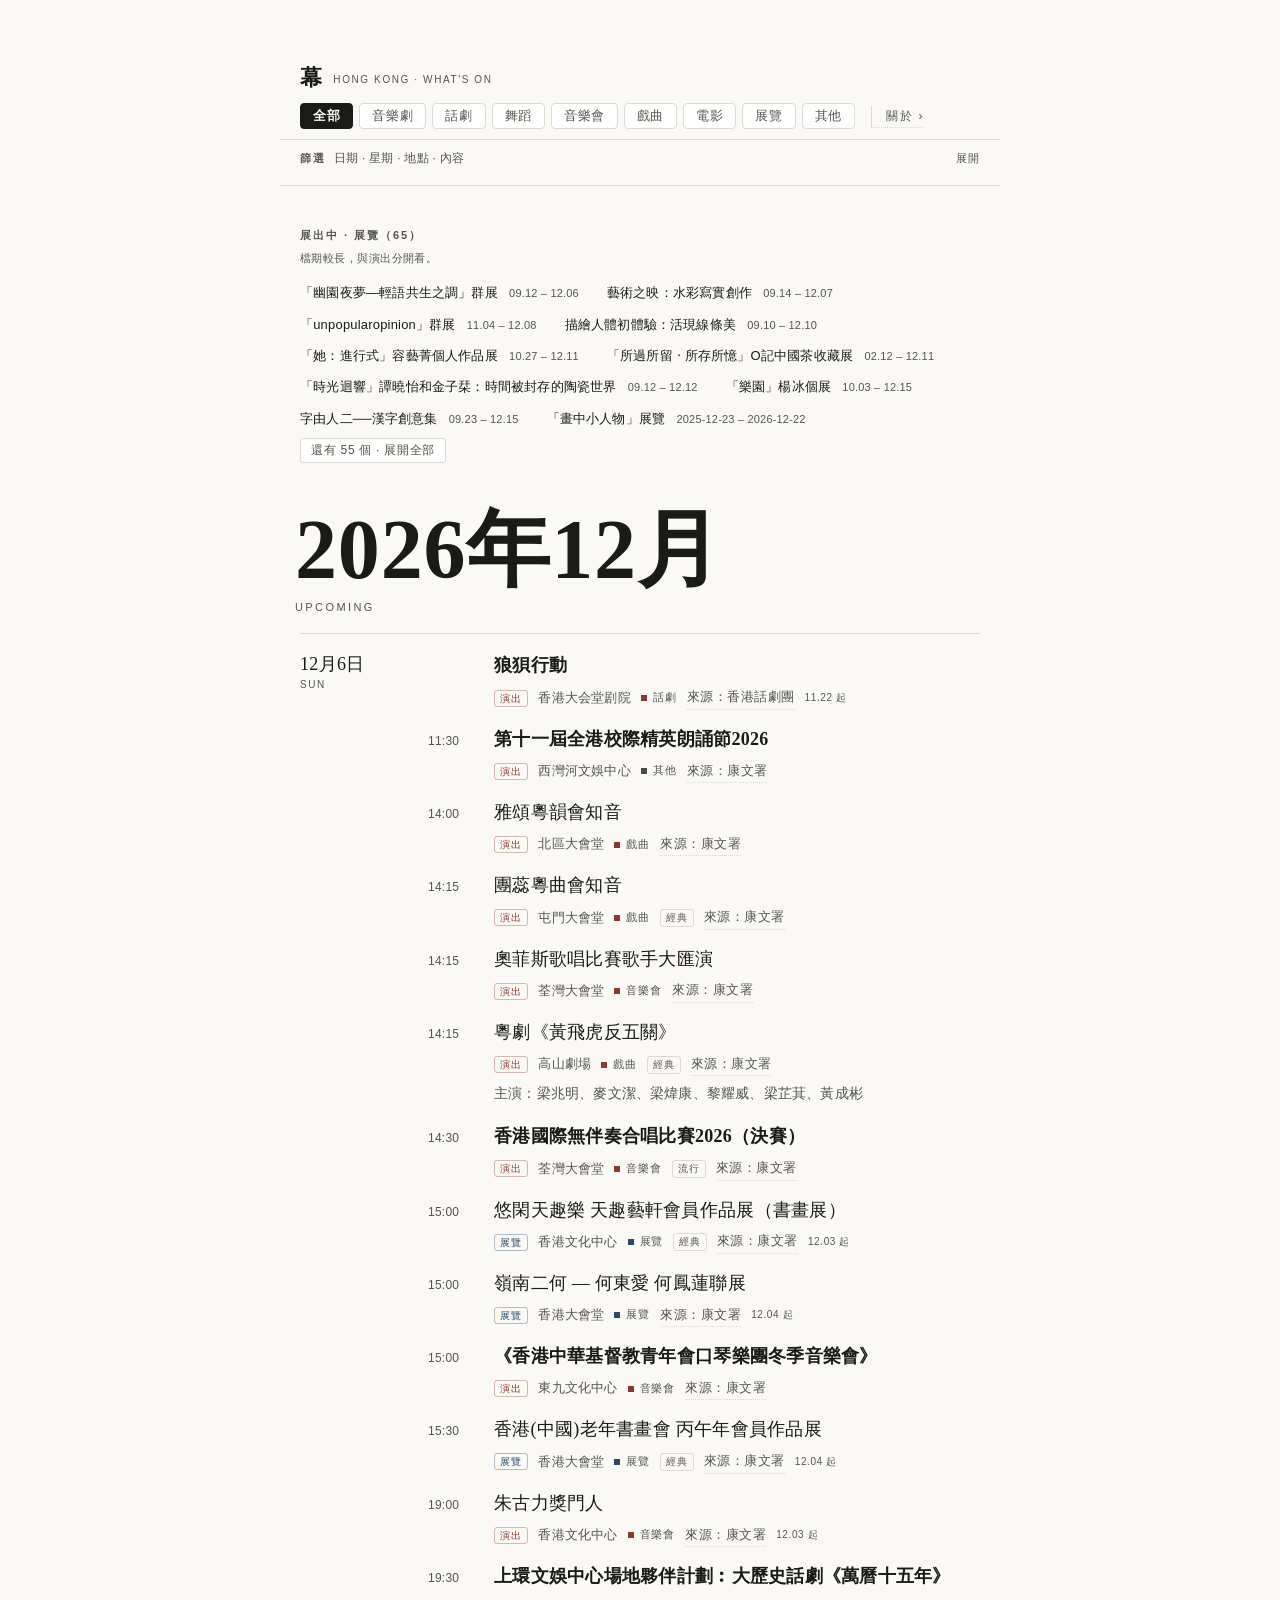
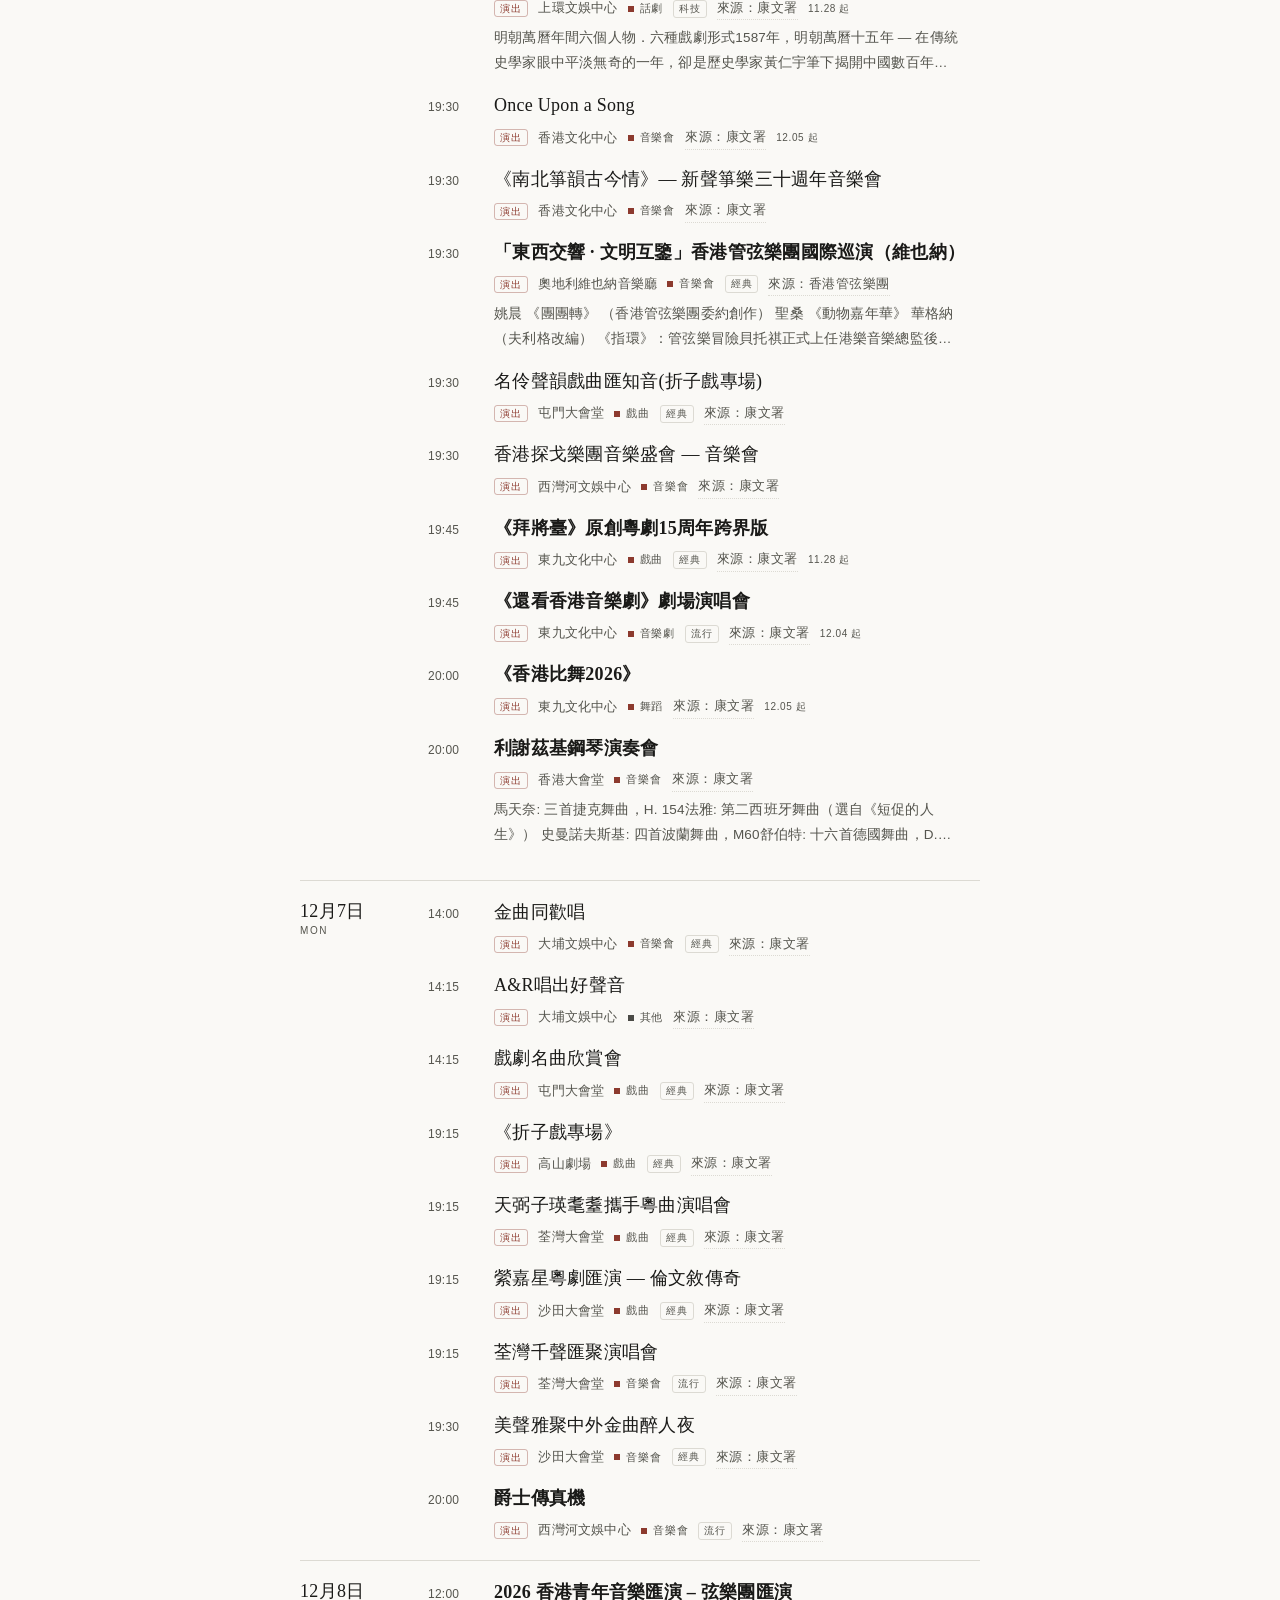
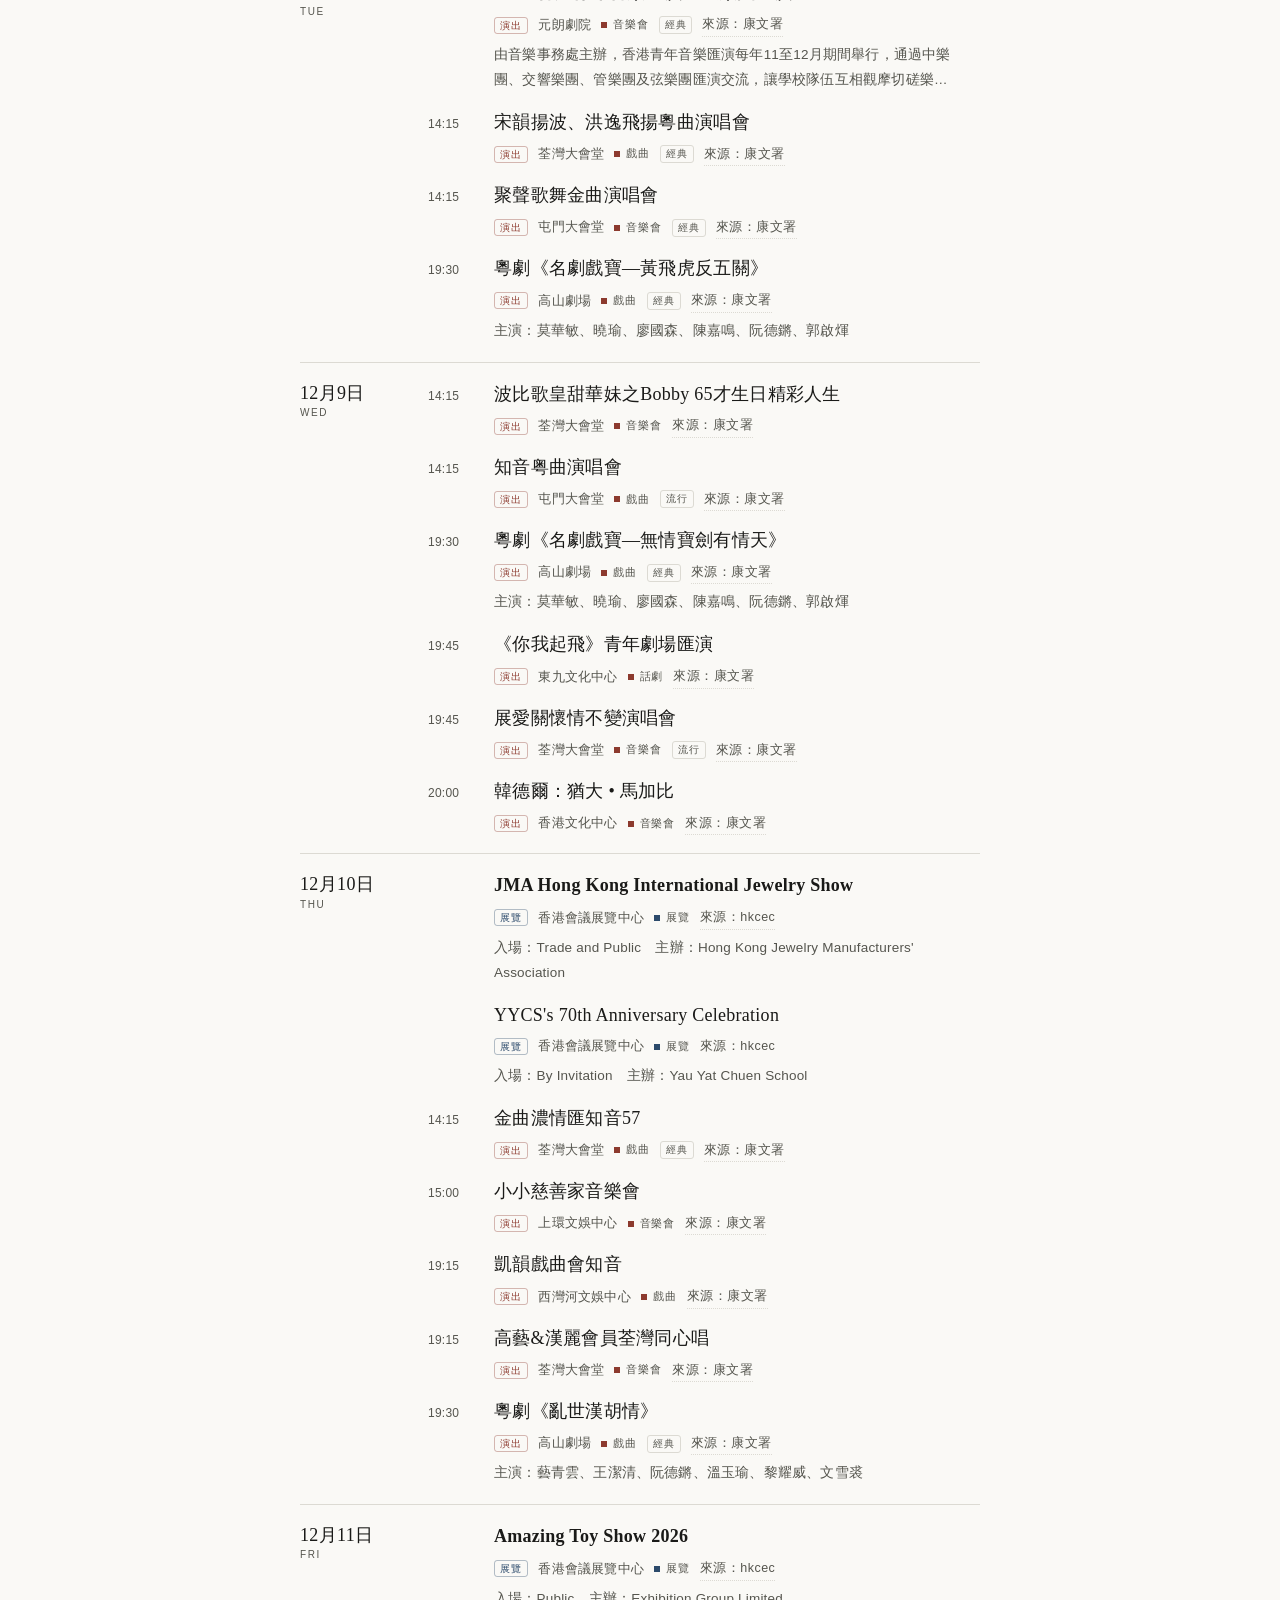
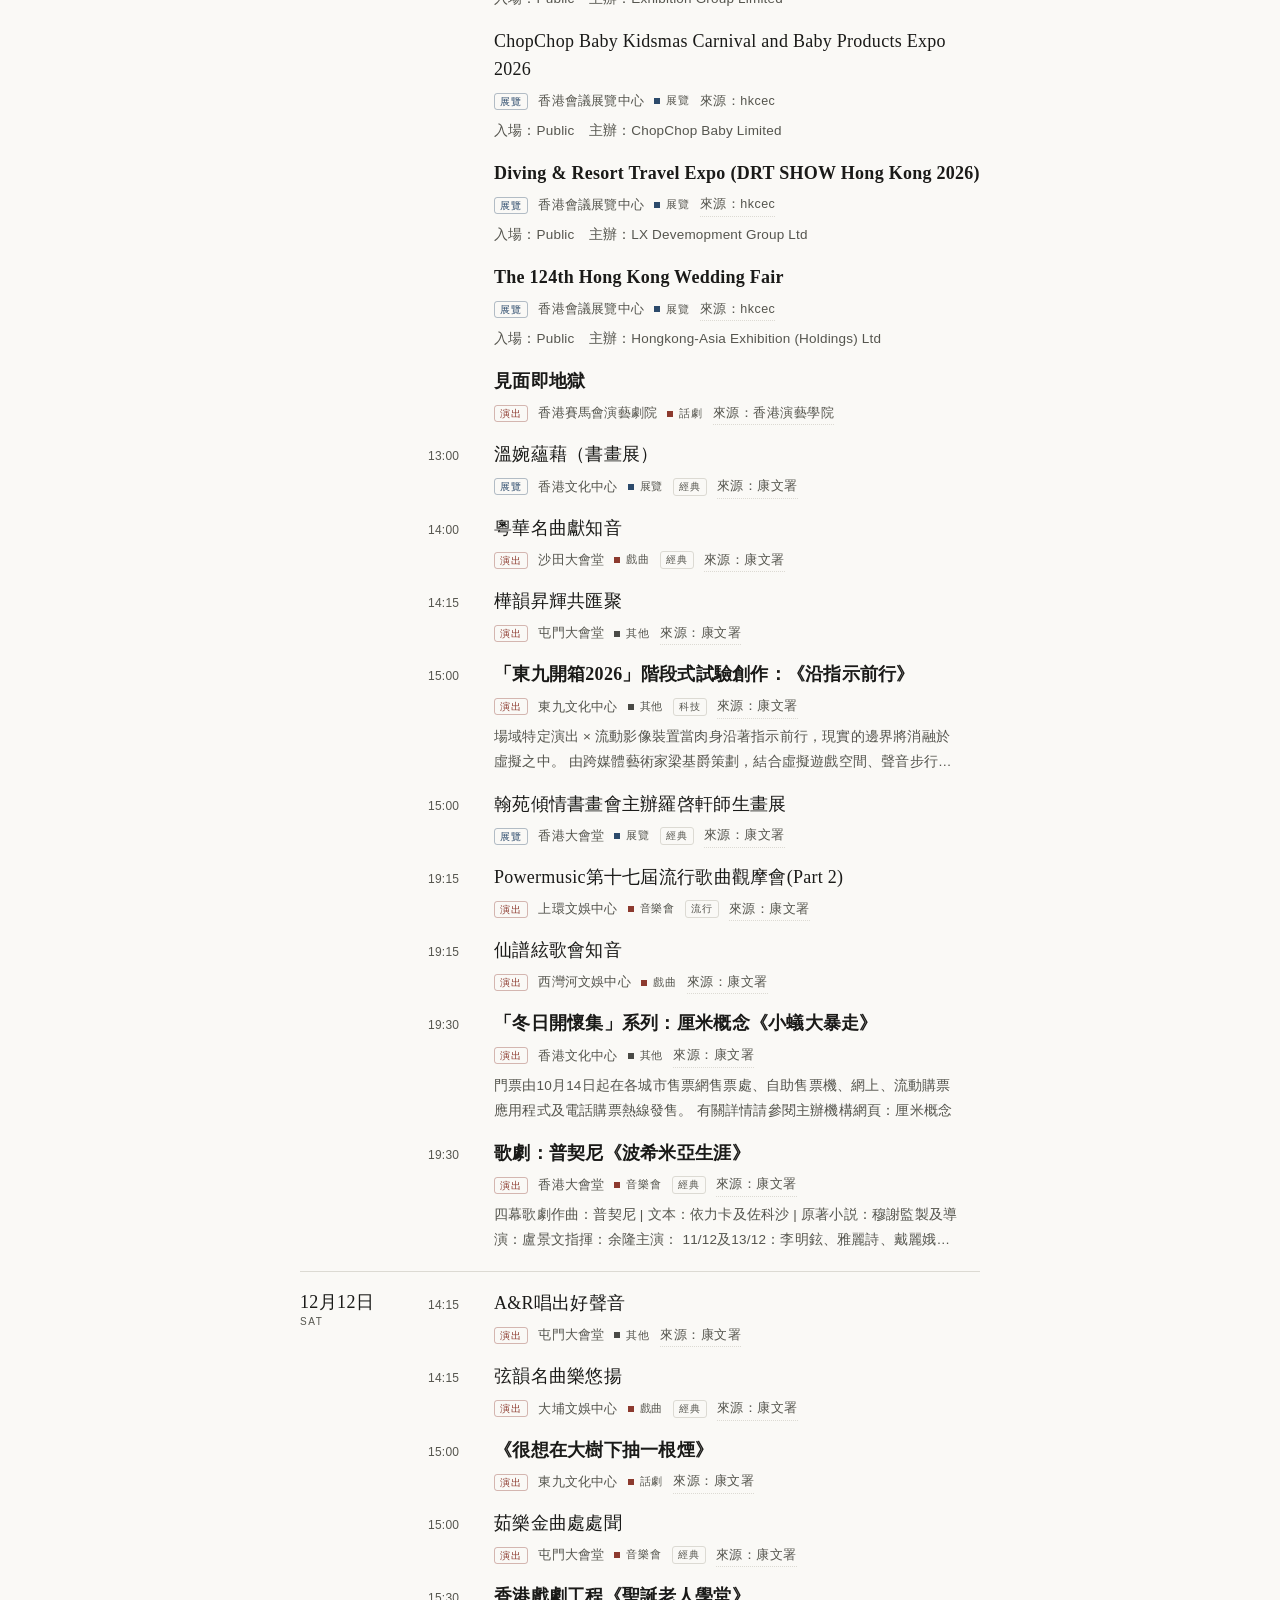
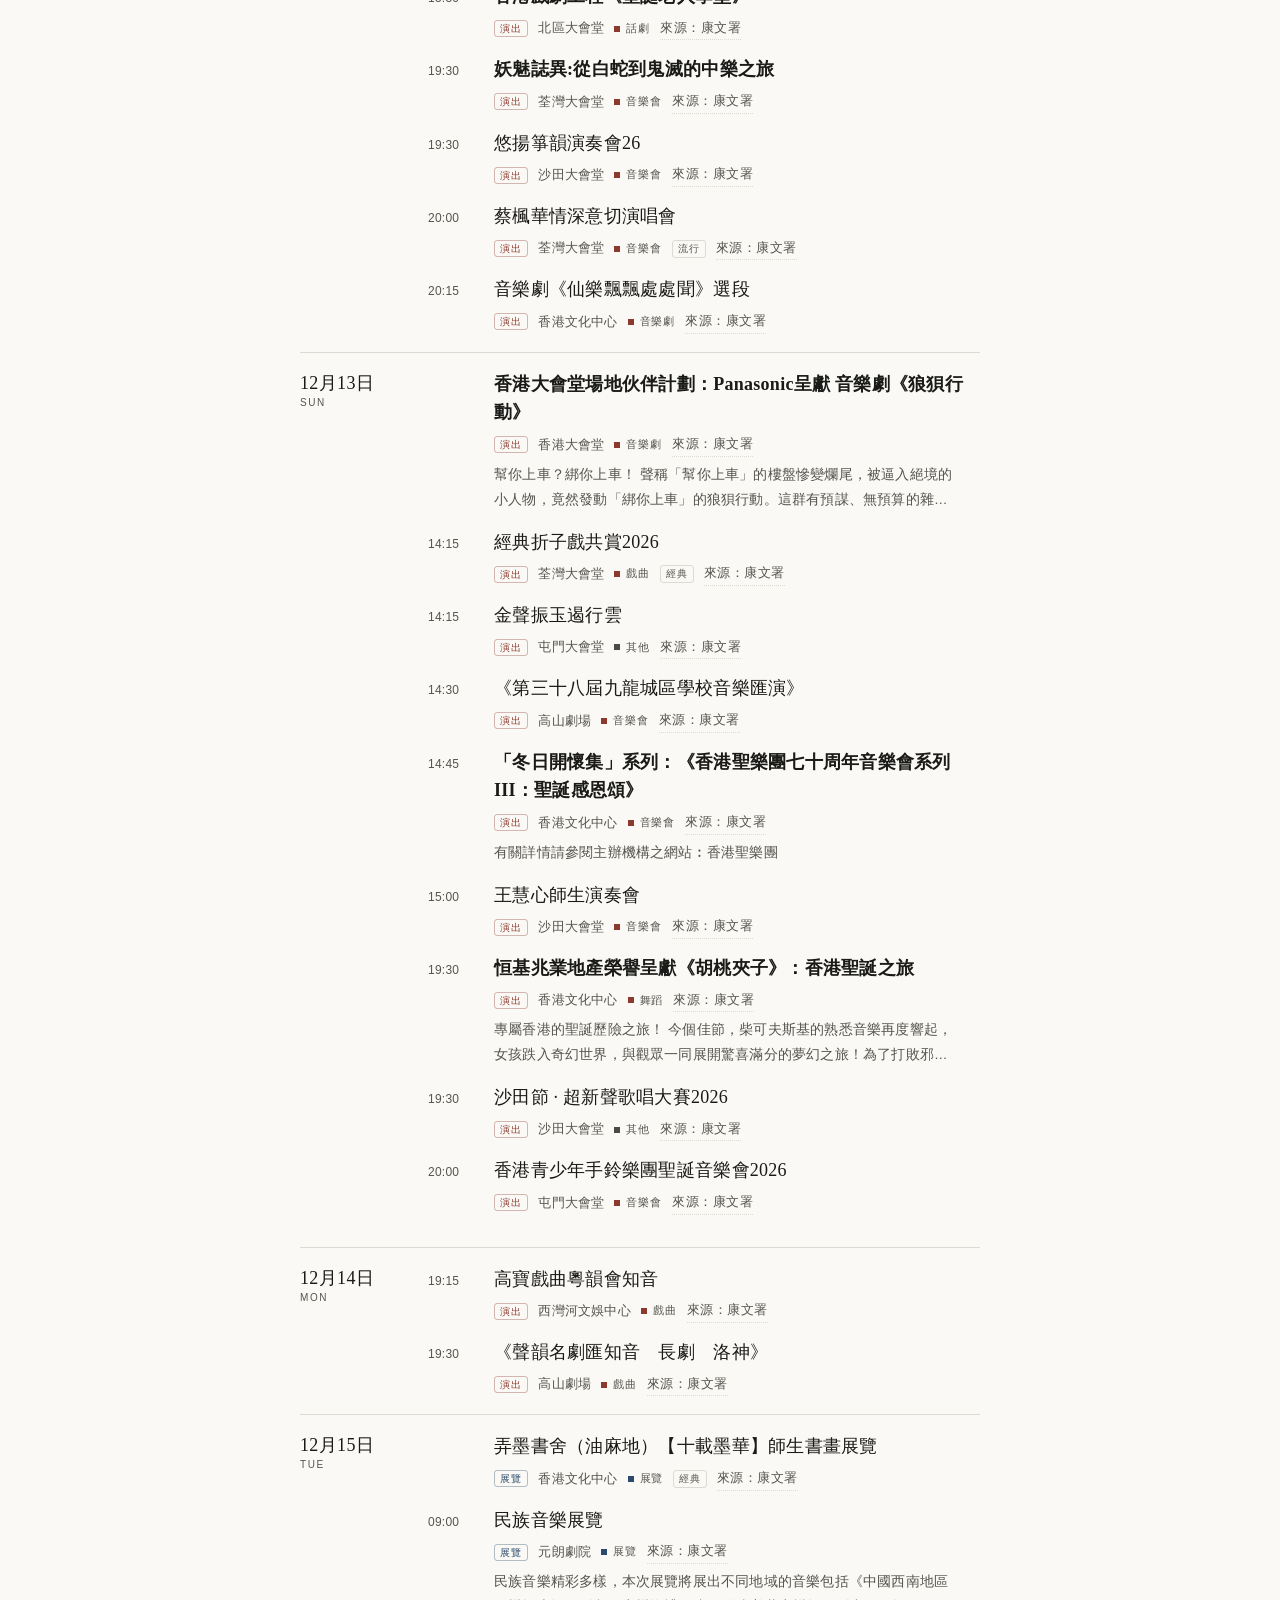
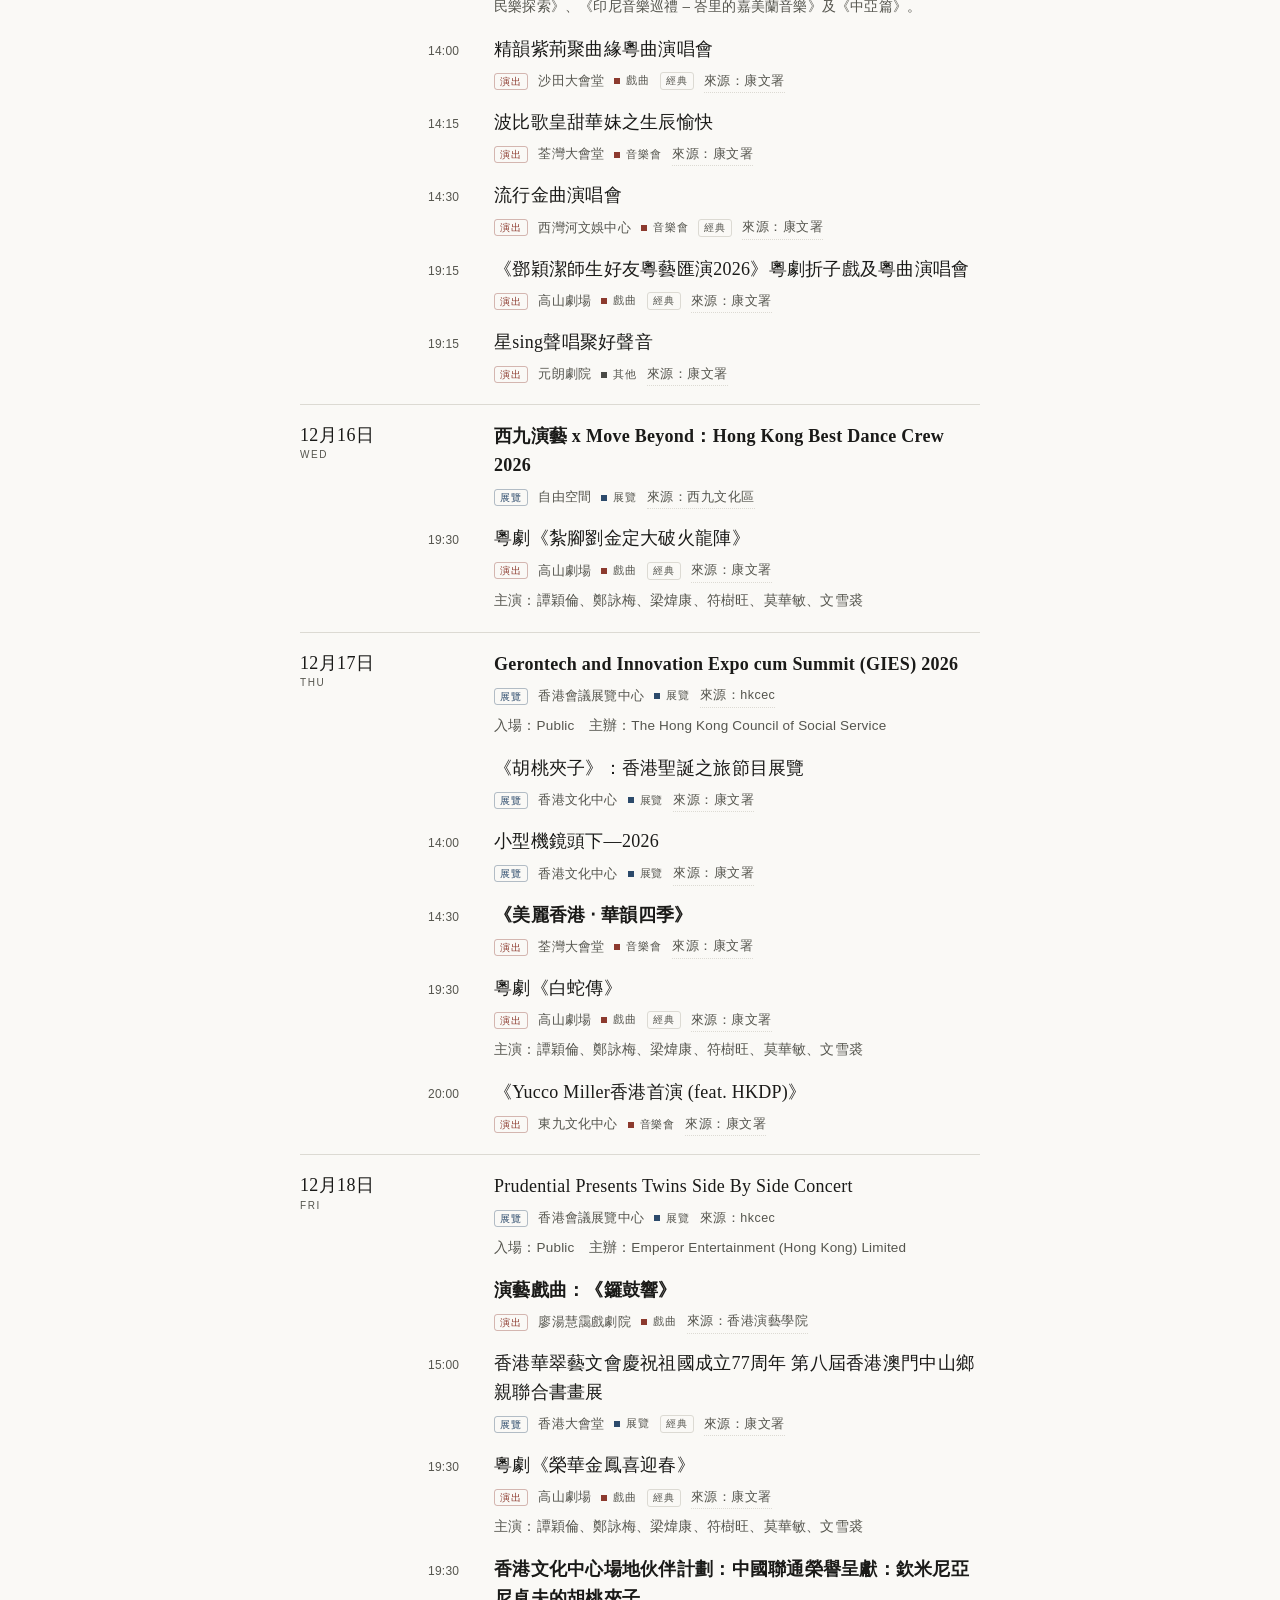
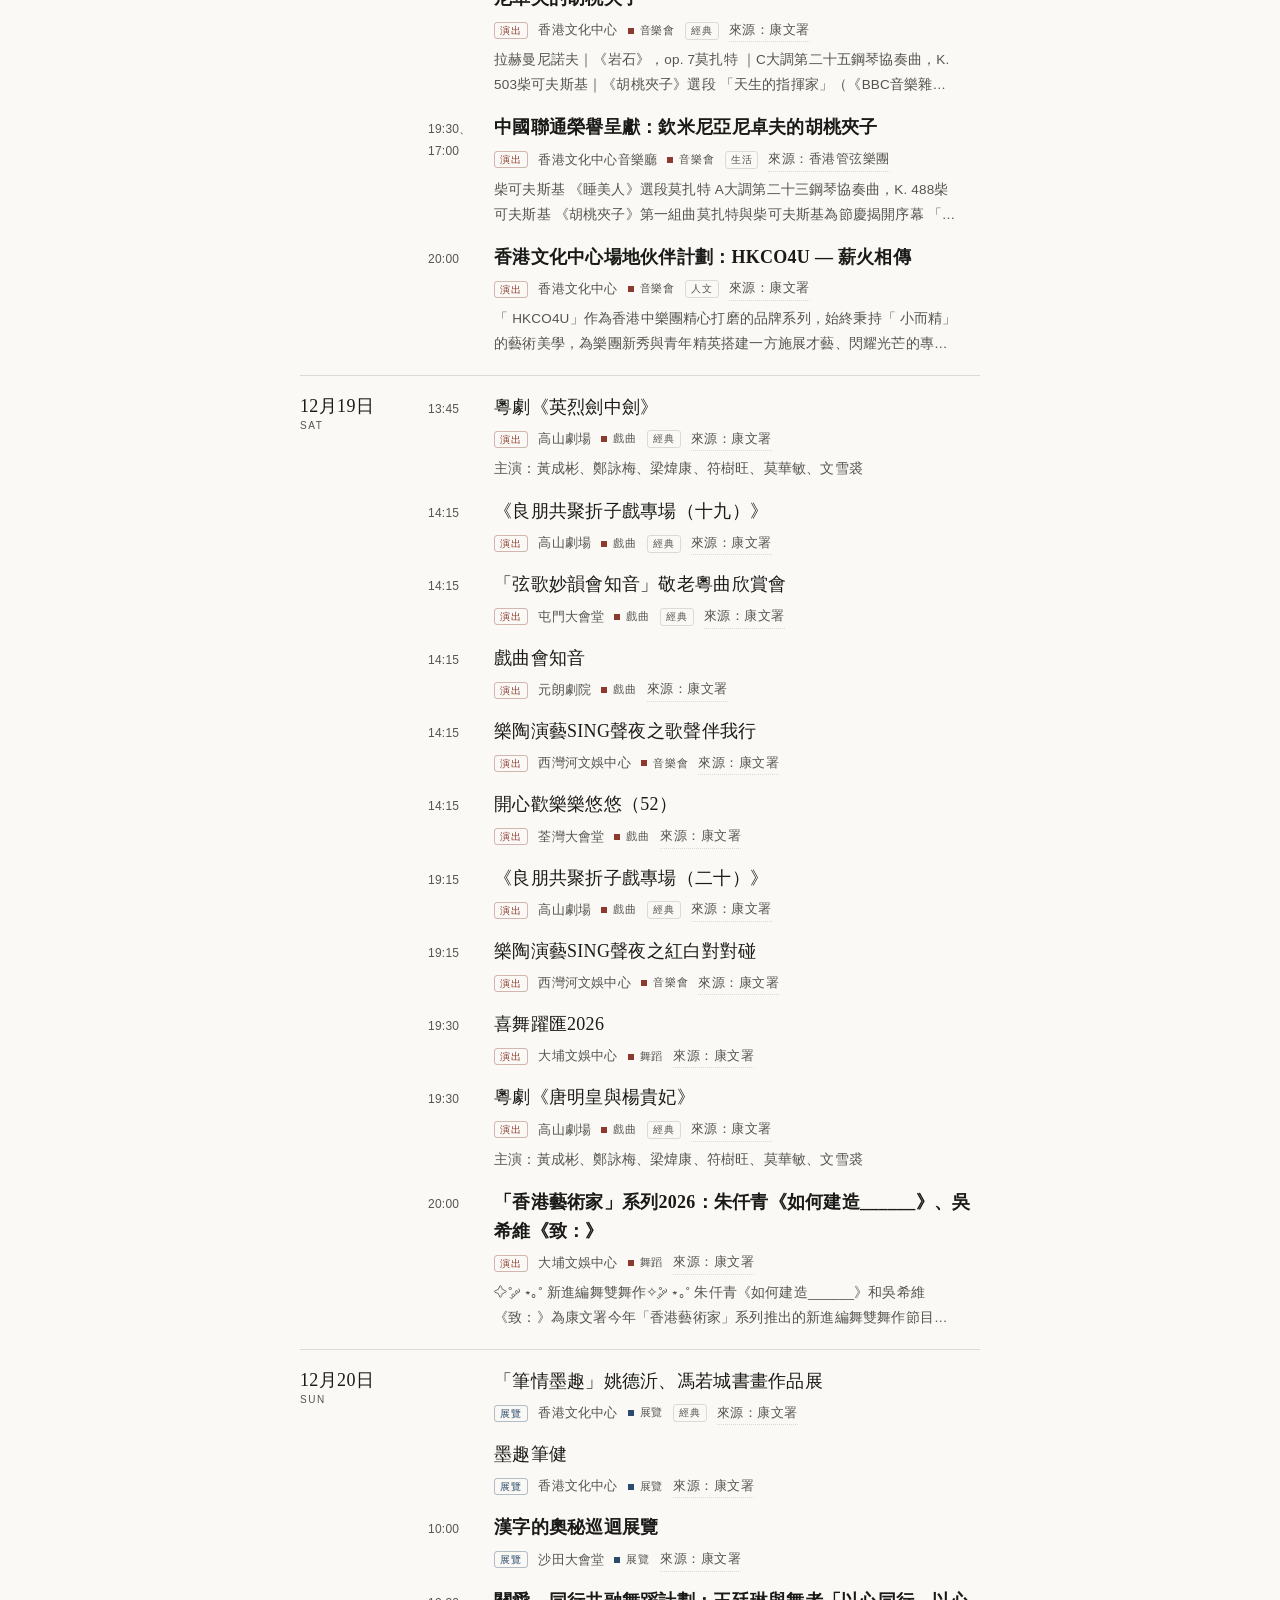
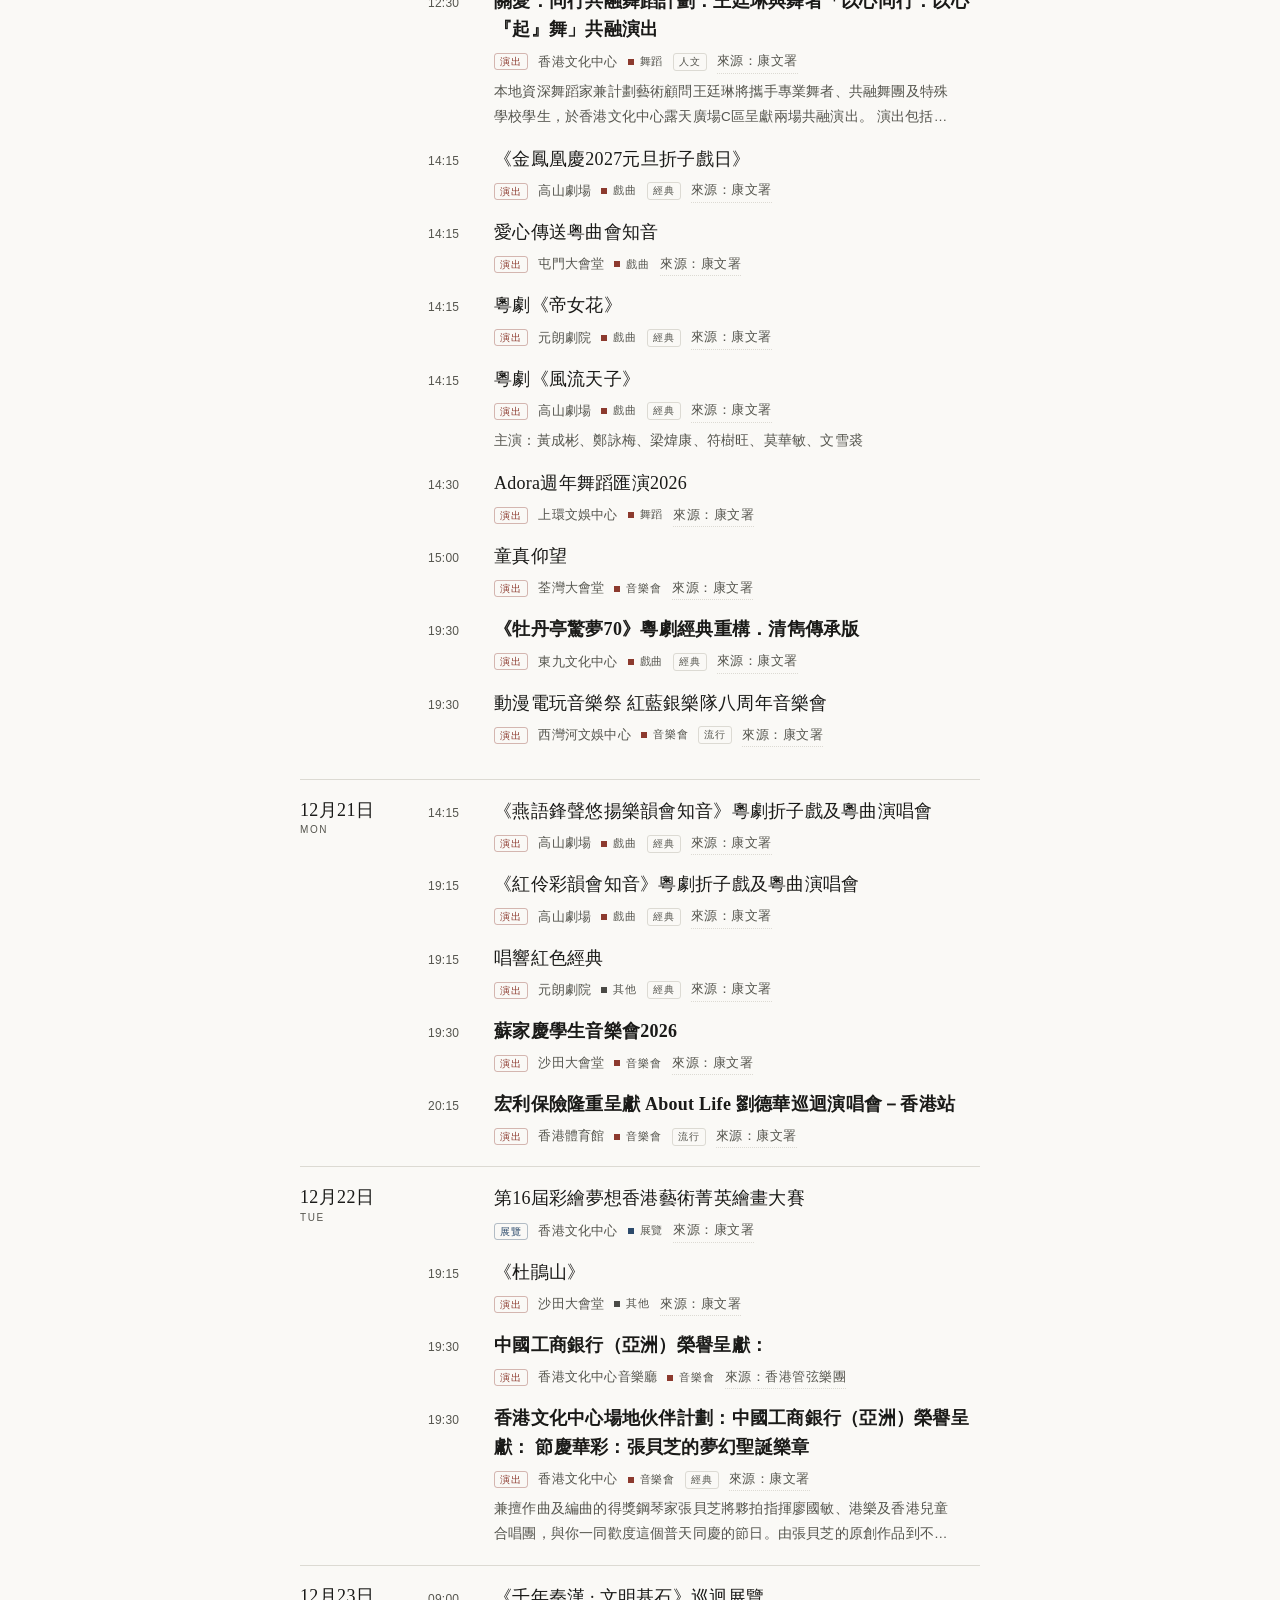
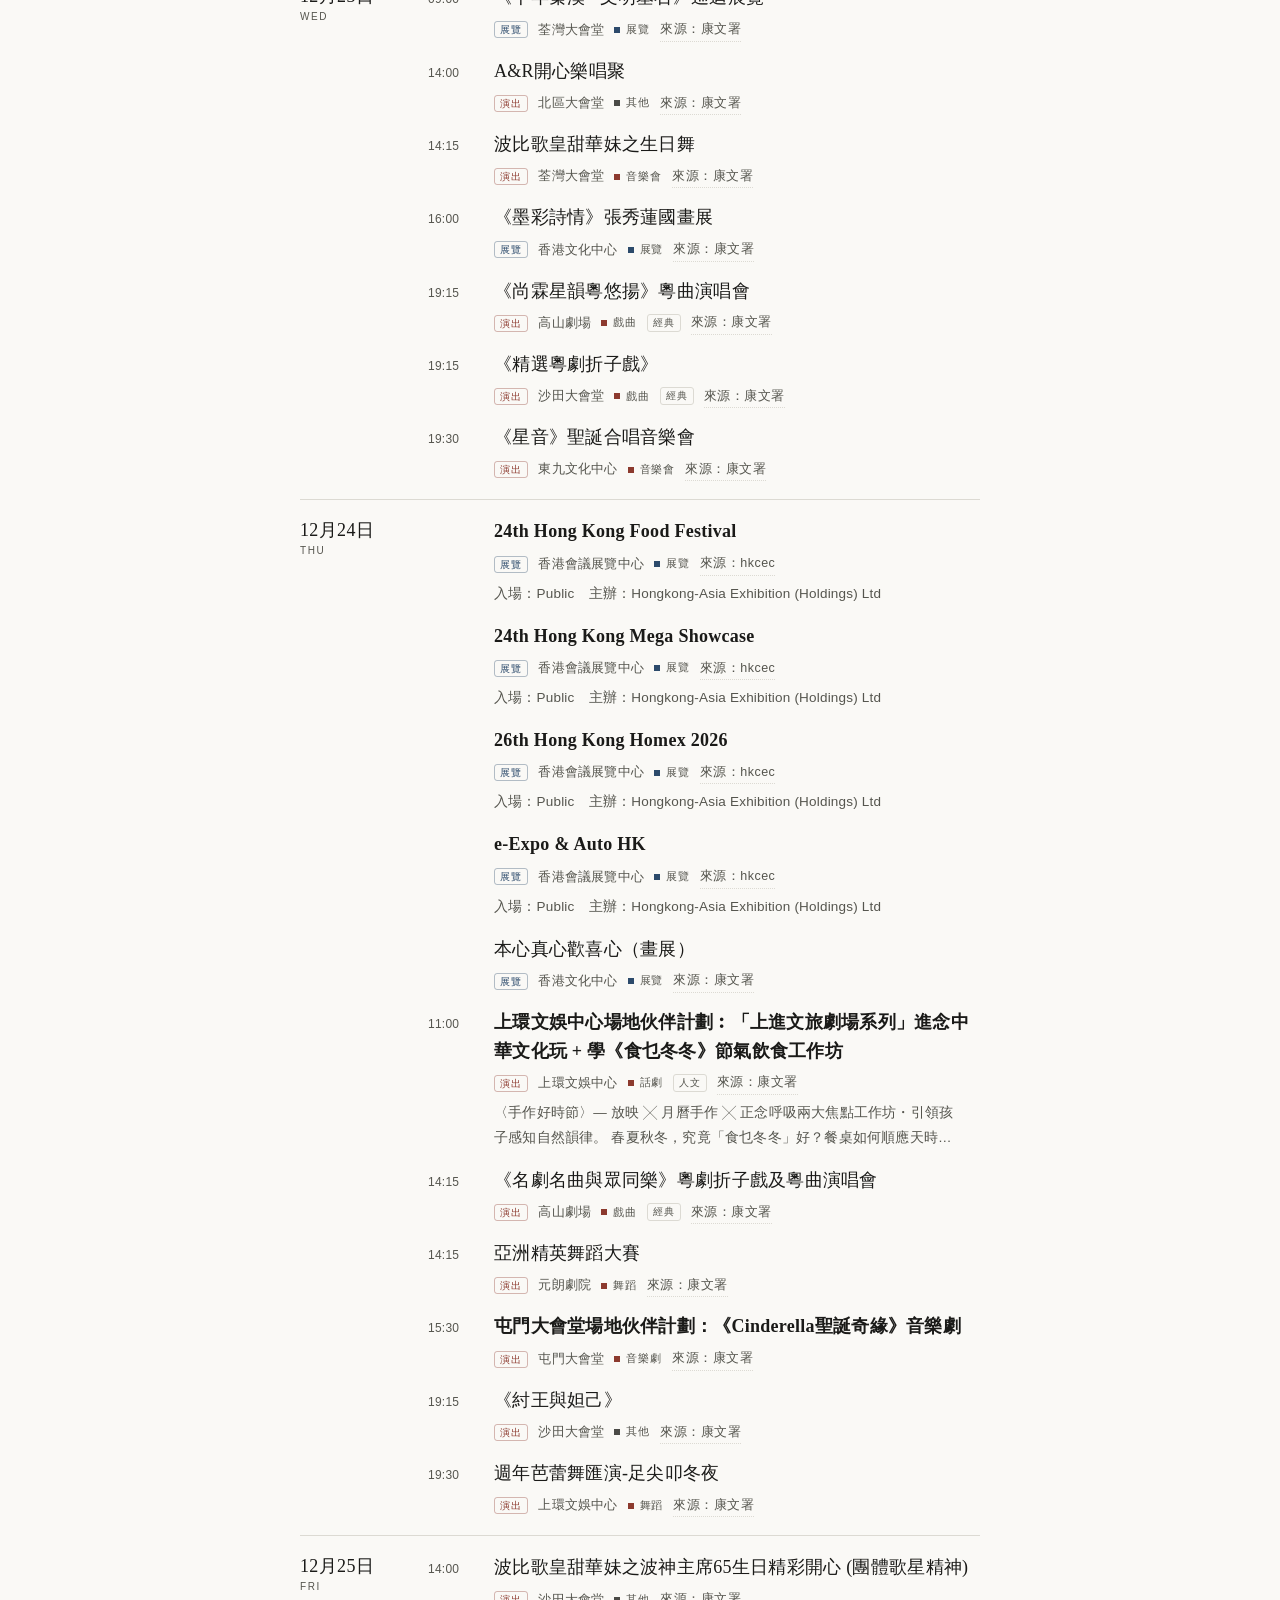
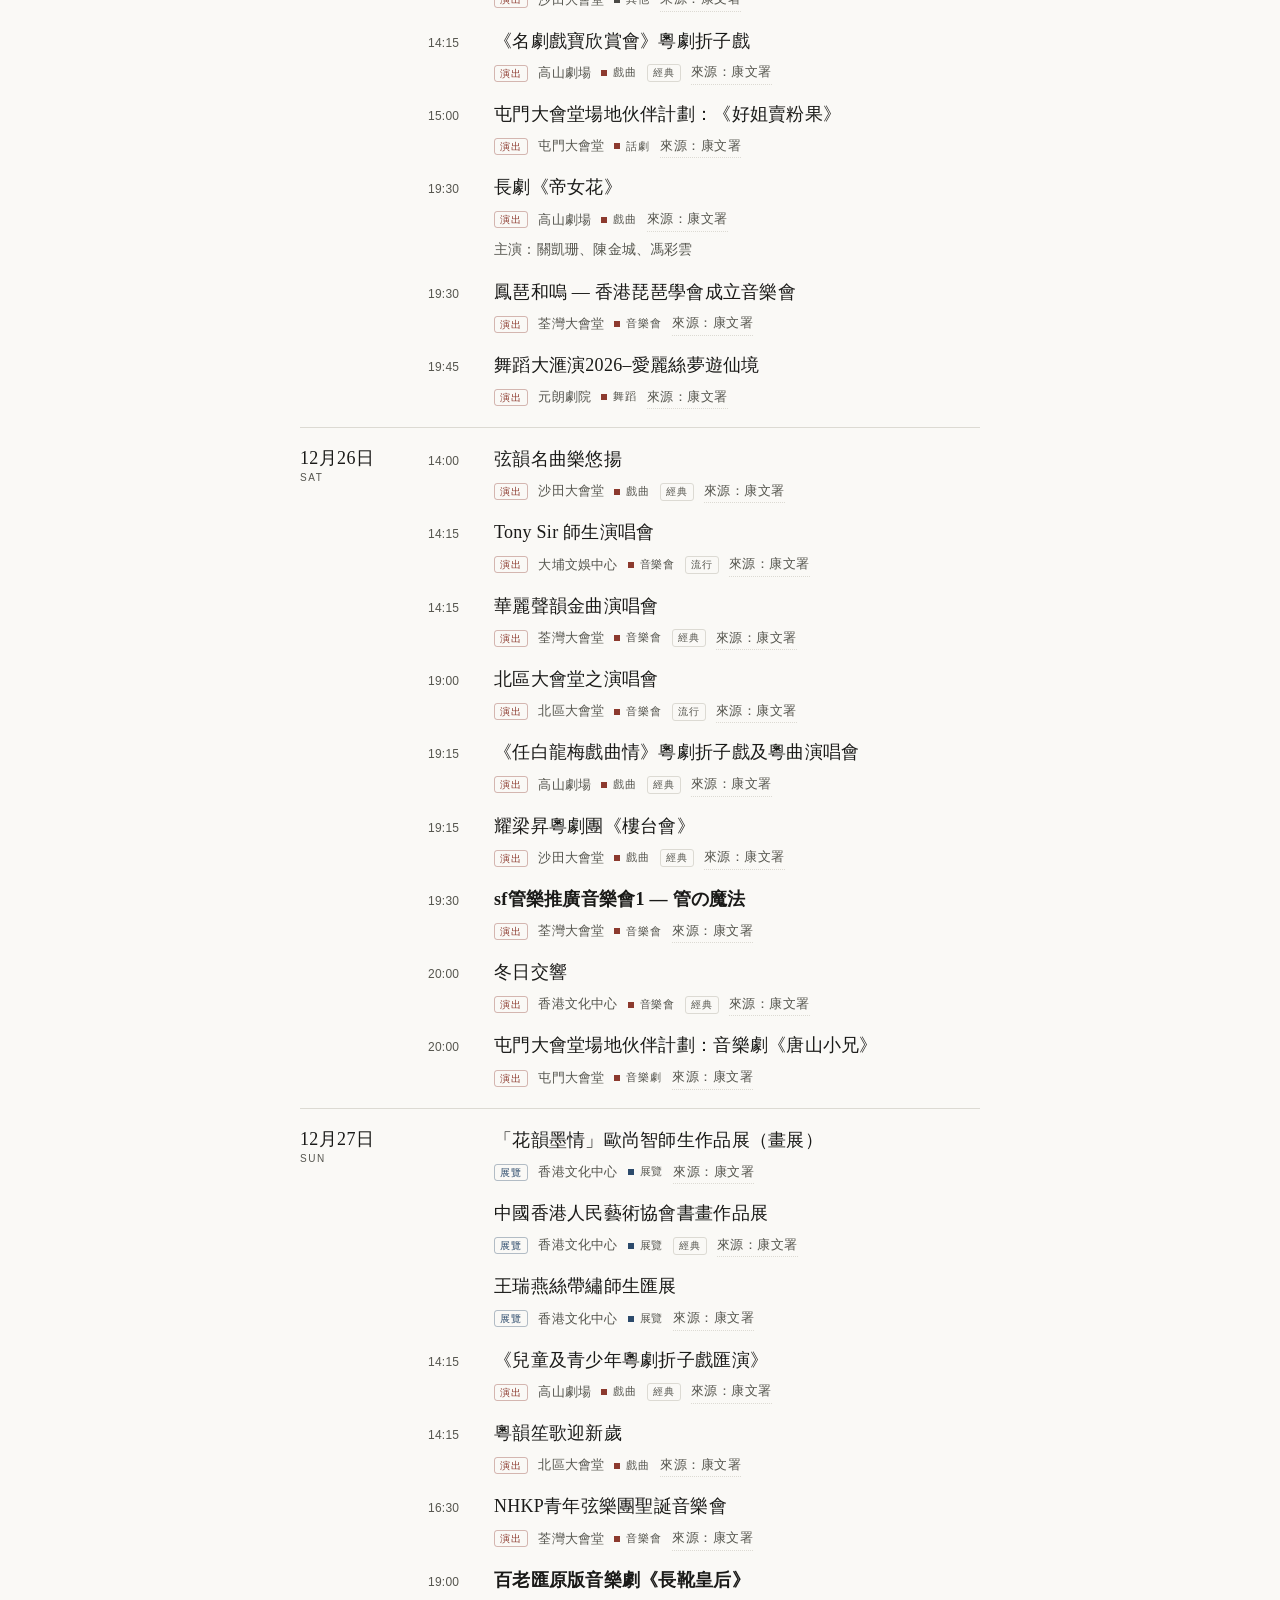
==== commit 751aef96: "月度更新：全源重抓（947 条），内容标签改为 经典/流行/科技/人文/生活" ====
--- a/index.html
+++ b/index.html
@@ -3,7 +3,18 @@
 <head>
 <meta charset="utf-8">
 <meta name="viewport" content="width=device-width,initial-scale=1">
-<title>幕 — 香港演出與展覽的時間軸</title>
+<title>幕｜香港演出與展覽時間軸 2026</title>
+<meta name="description" content="香港演出與展覽的日曆：舞台劇、音樂會、舞蹈、戲曲、電影與博物館展覽，按日子排在同一條時間軸，可按日期、場地、類型篩選。每月更新。">
+<link rel="canonical" href="https://muk-8tc.pages.dev/">
+<meta name="robots" content="index,follow,max-image-preview:large">
+<meta property="og:type" content="website">
+<meta property="og:site_name" content="幕">
+<meta property="og:title" content="幕｜香港演出與展覽時間軸 2026">
+<meta property="og:description" content="舞台劇、音樂會、舞蹈、戲曲、電影與博物館展覽，按日子排在同一條時間軸。每月更新。">
+<meta property="og:url" content="https://muk-8tc.pages.dev/">
+<meta property="og:locale" content="zh_HK">
+<meta name="twitter:card" content="summary">
+<script type="application/ld+json">{"@context":"https://schema.org","@type":"WebSite","name":"幕","alternateName":"幕 — 香港演出與展覽時間軸","url":"https://muk-8tc.pages.dev/","inLanguage":"zh-Hant","description":"香港演出與展覽的日曆，把各場地與藝團的節目按日子排成一條時間軸。"}</script>
 <link rel="stylesheet" href="style.css?v=13" id="css">
 </head>
 <body>
@@ -79,7 +90,11 @@
   </section>
 </div>
 
-<script src="app.js?v=1"></script>
+<noscript>
+  <p>幕是一個香港演出與展覽的日曆：把康文署各個場地、西九文化區、香港管弦樂團、香港話劇團、香港舞蹈團、M+、香港藝術館等單位的節目表，按日子排在同一條時間軸上，包括舞台劇、音樂會、舞蹈、戲曲、電影與博物館展覽。時間軸由 JavaScript 載入，請開啟 JavaScript，或看<a href="about.html">關於</a>一頁了解資料來源與用法。</p>
+</noscript>
+
+<script src="app.js?v=2"></script>
 <script>
   MUK.boot(function () { MUK.calendarPage(); });
 </script>
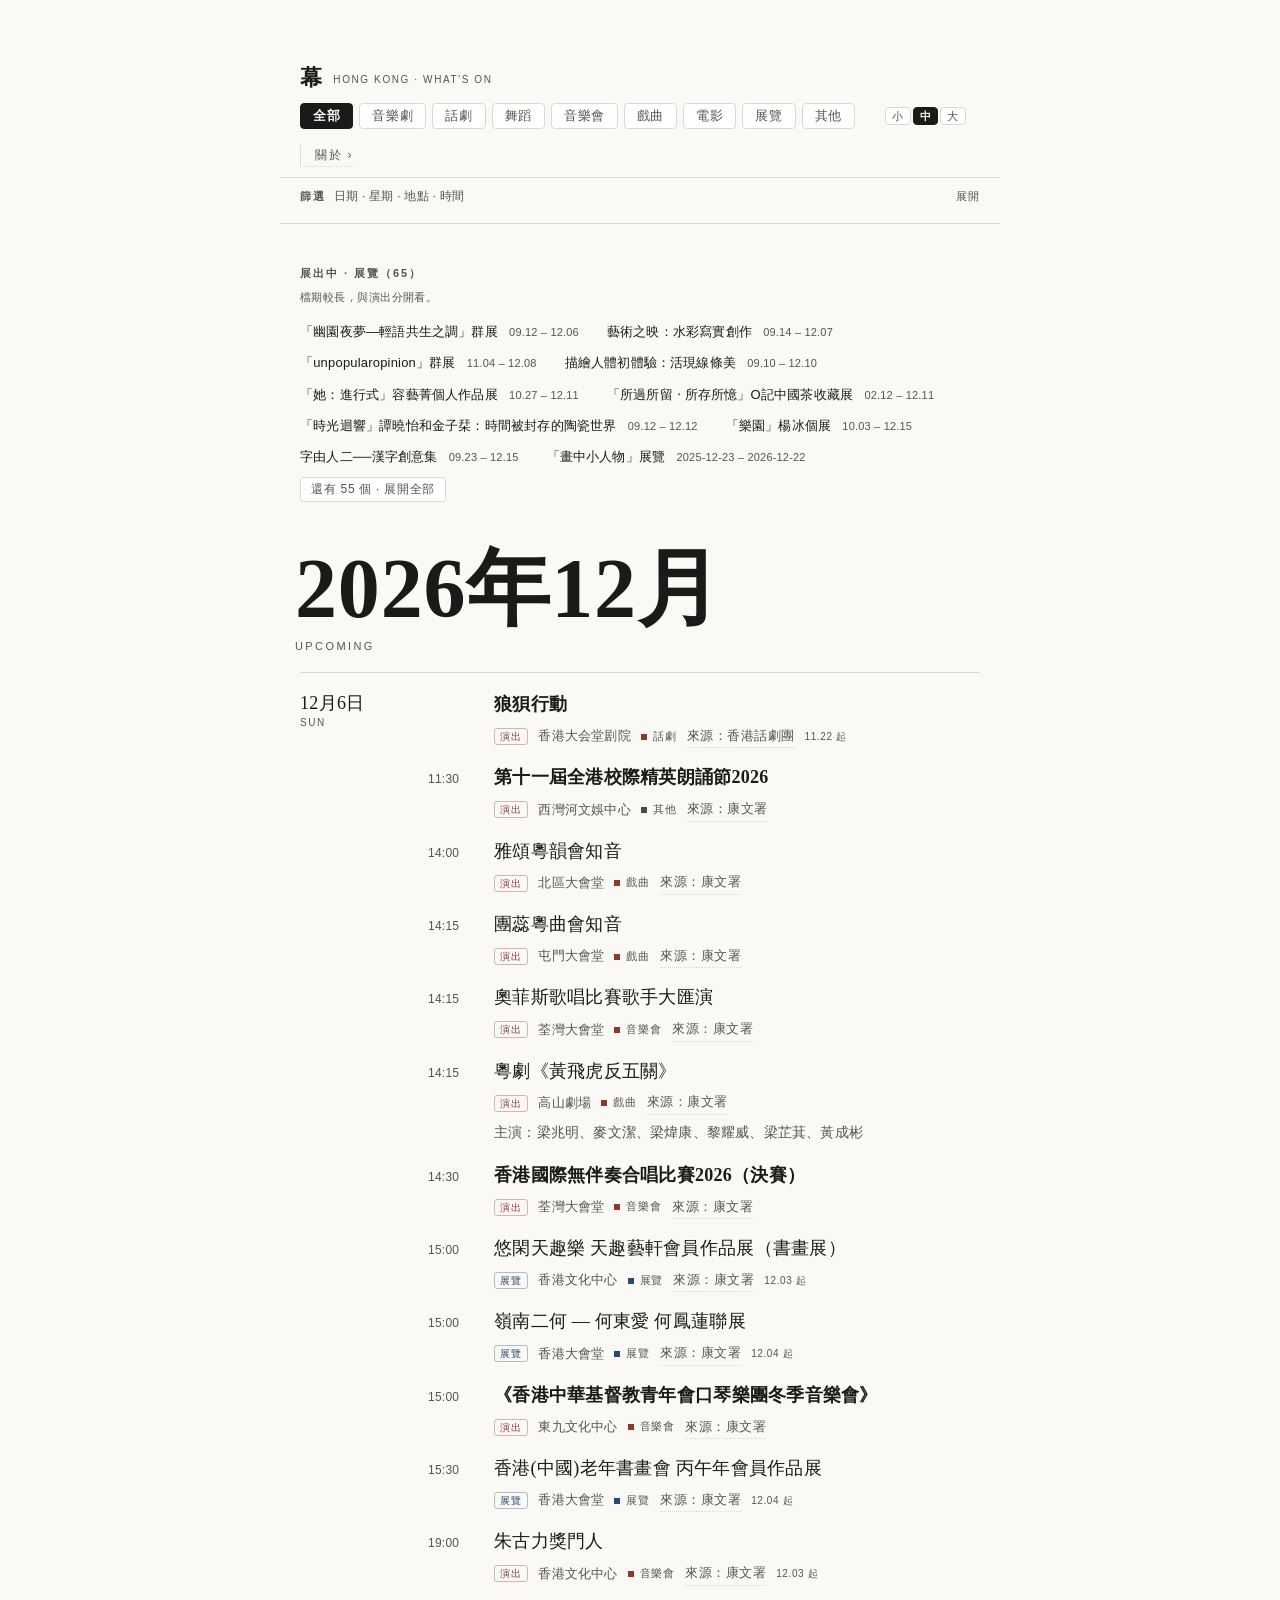
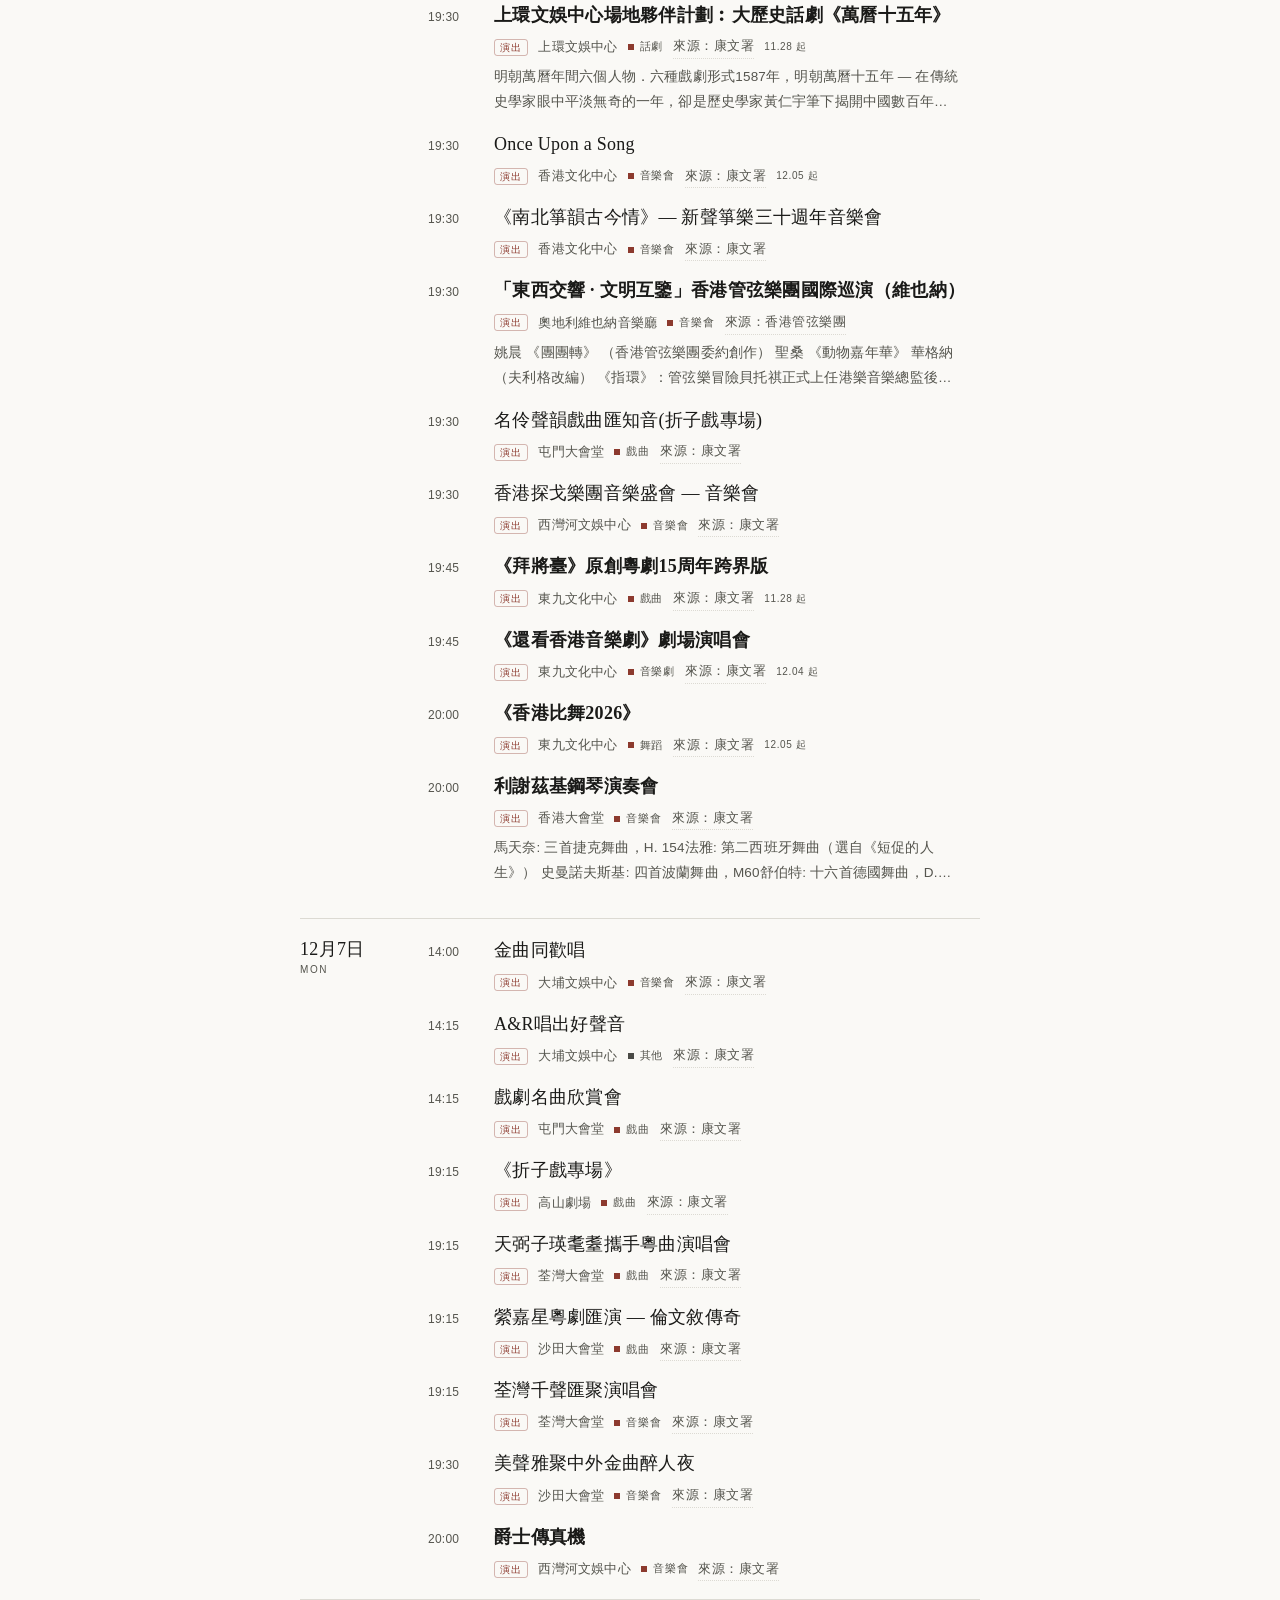
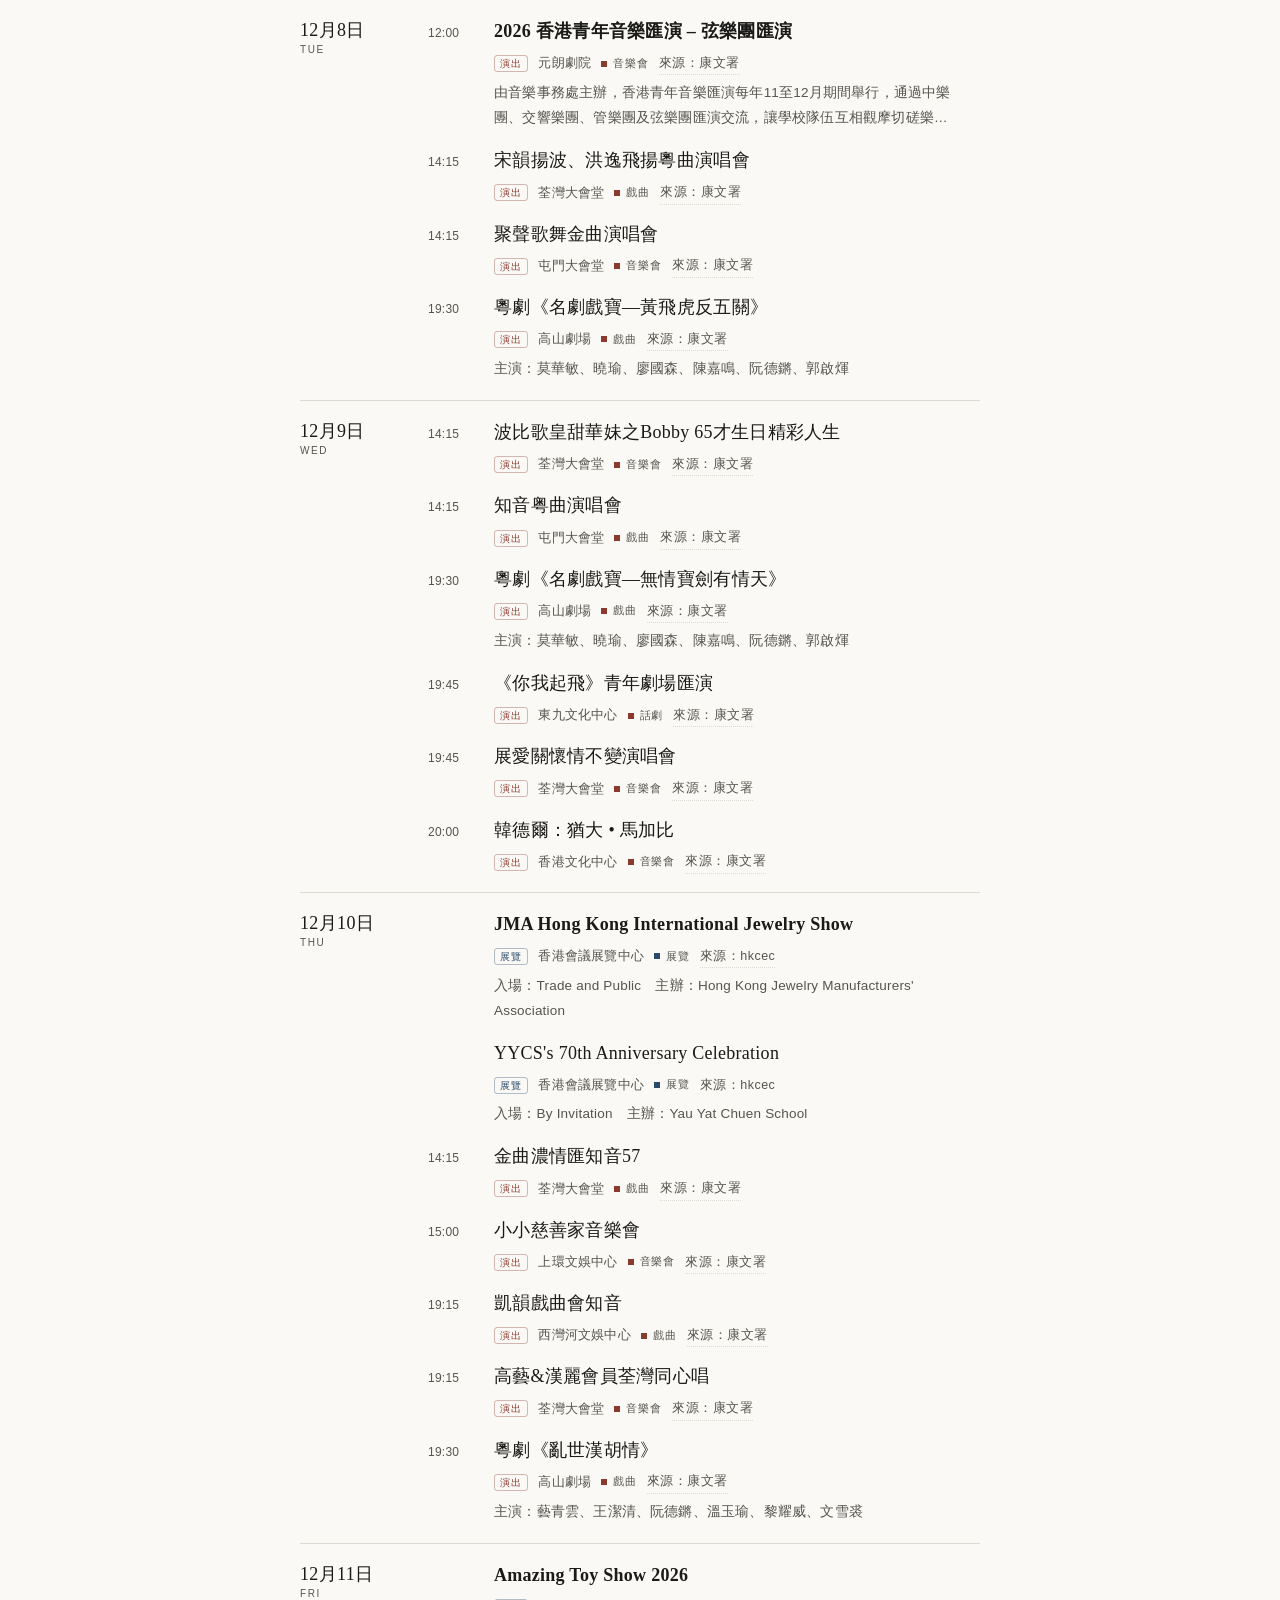
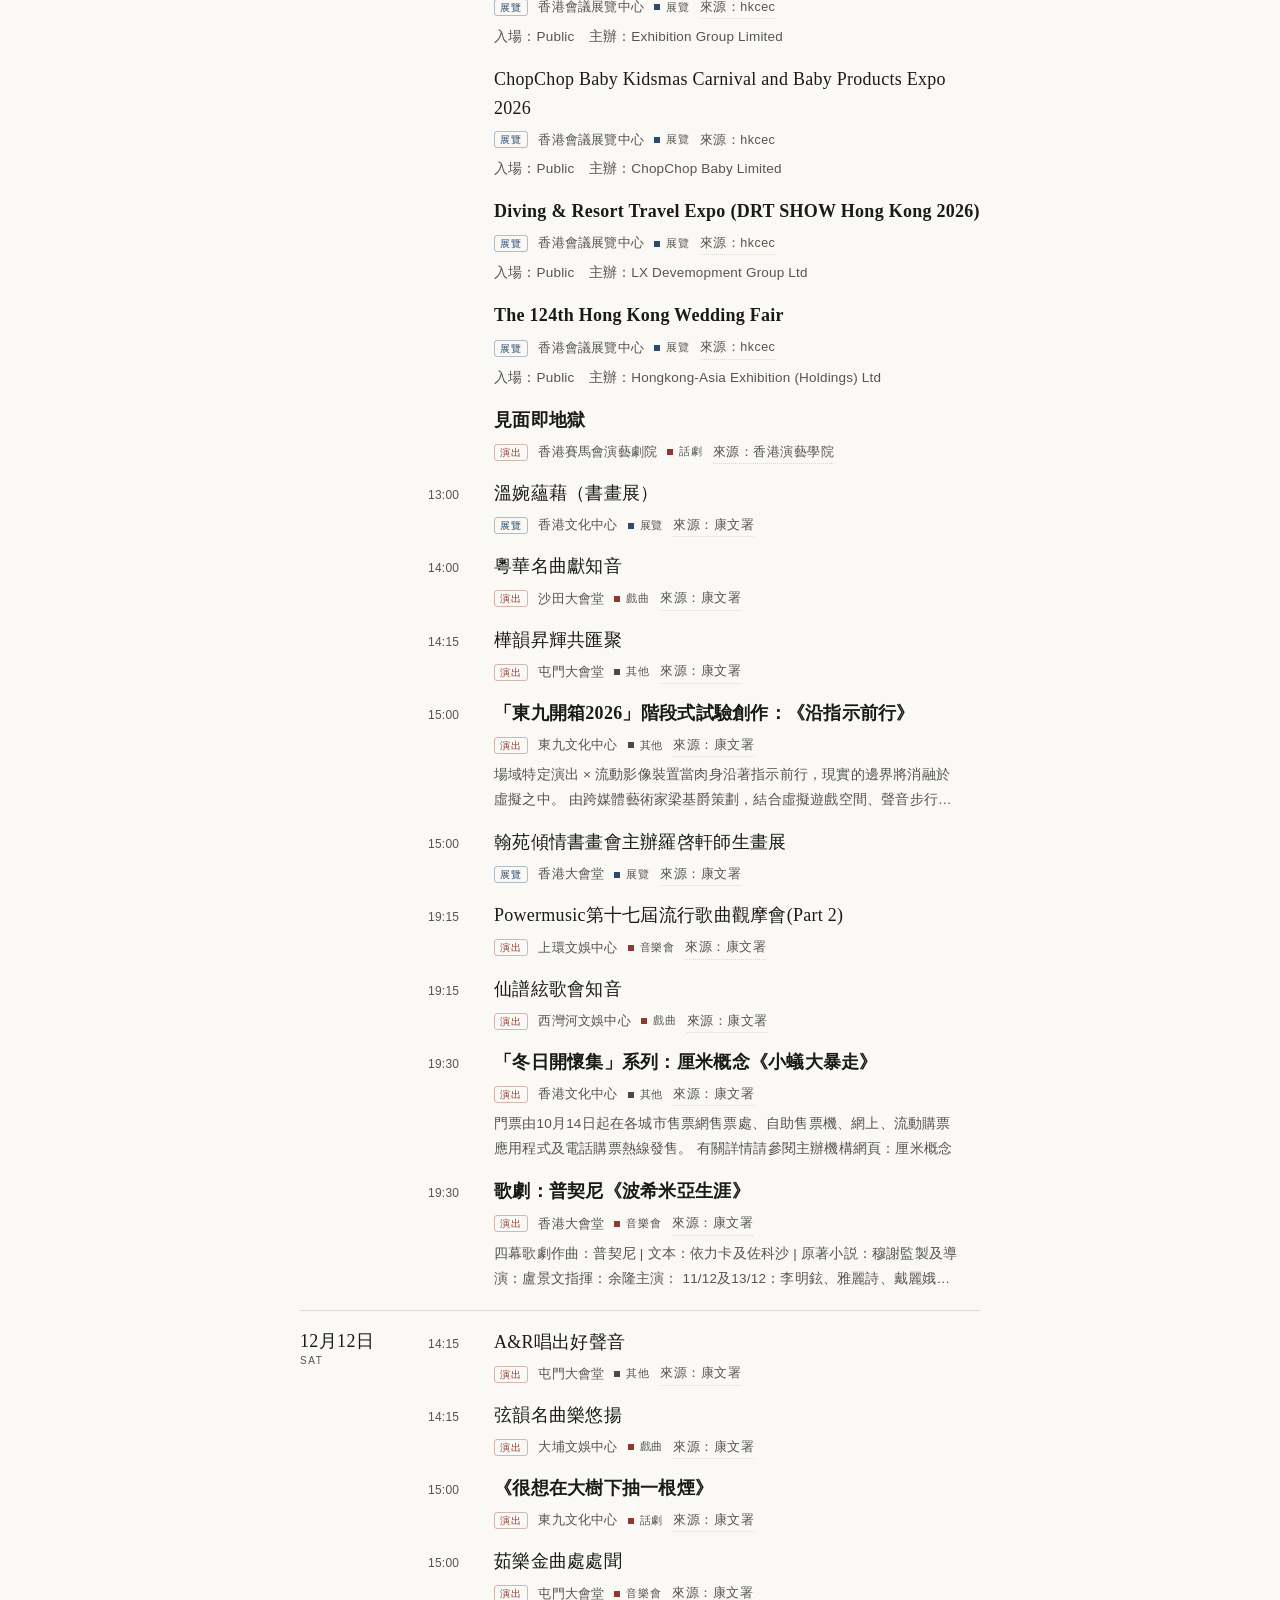
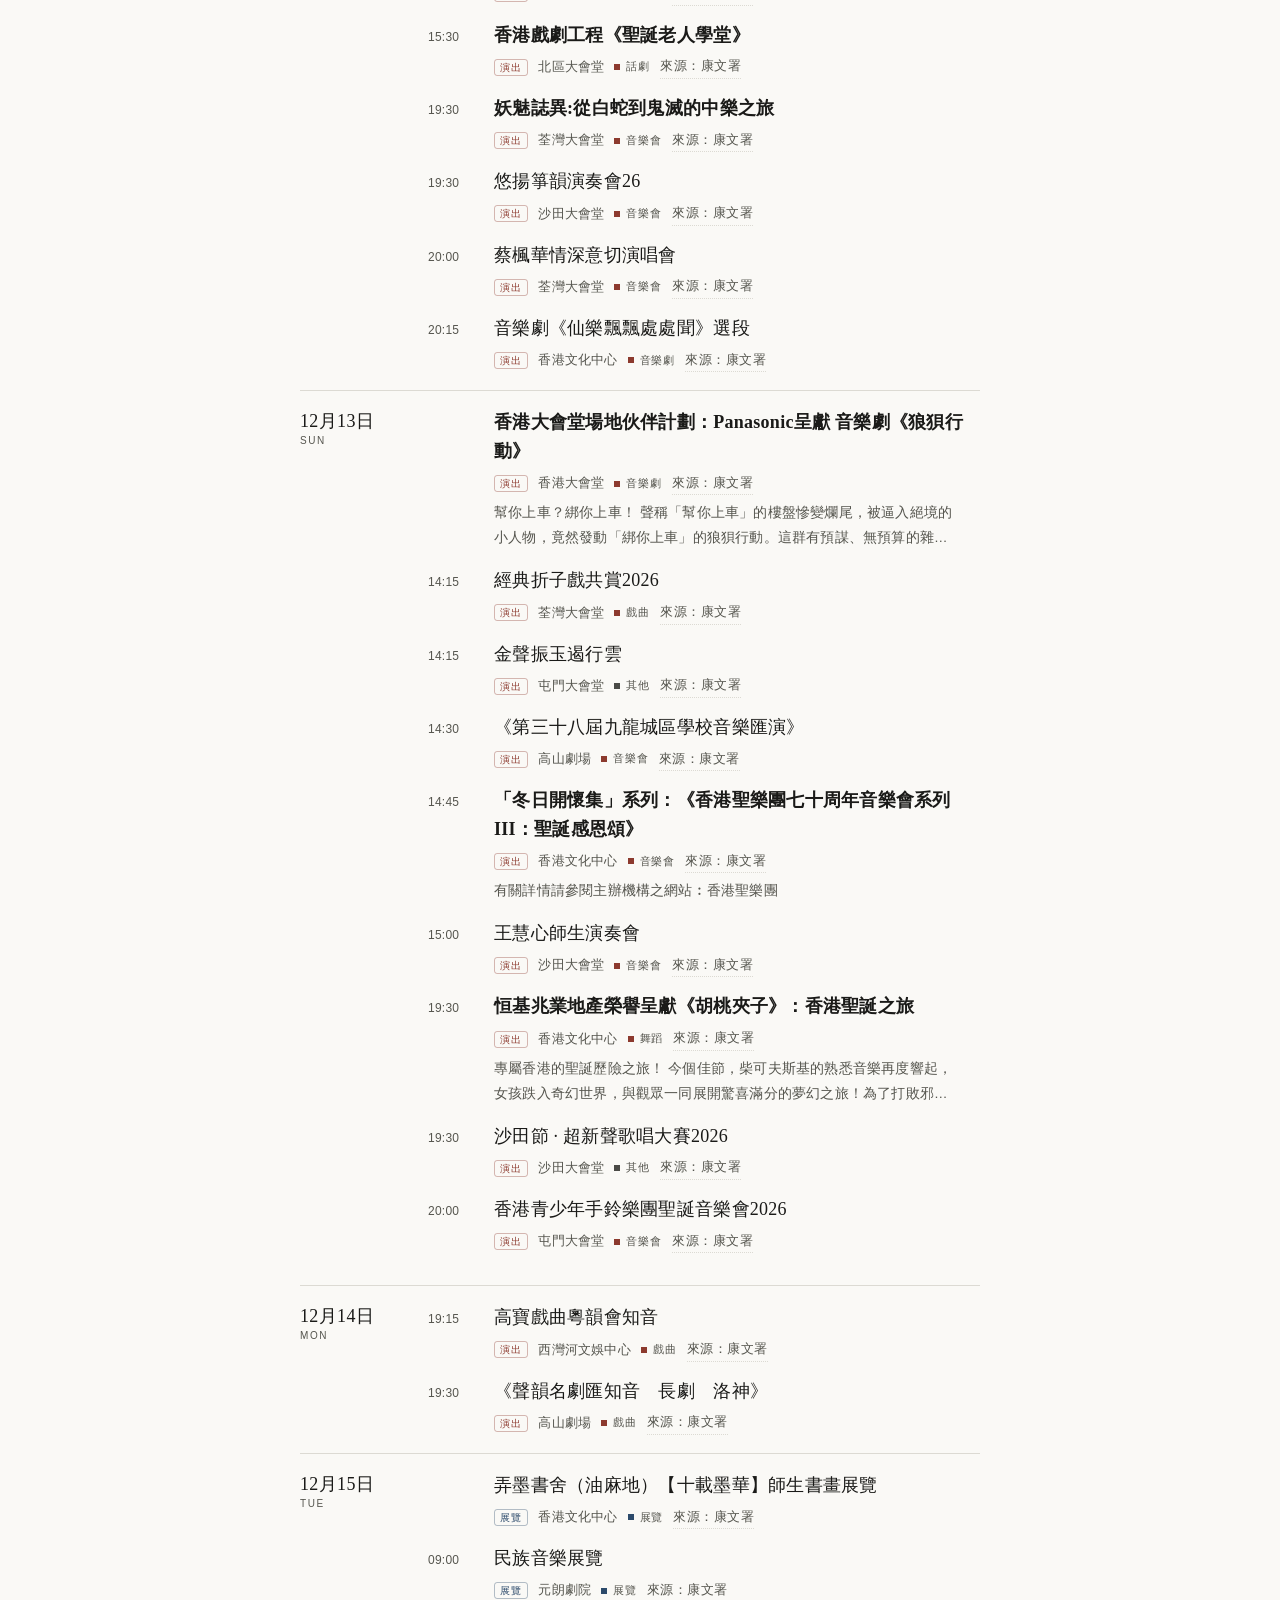
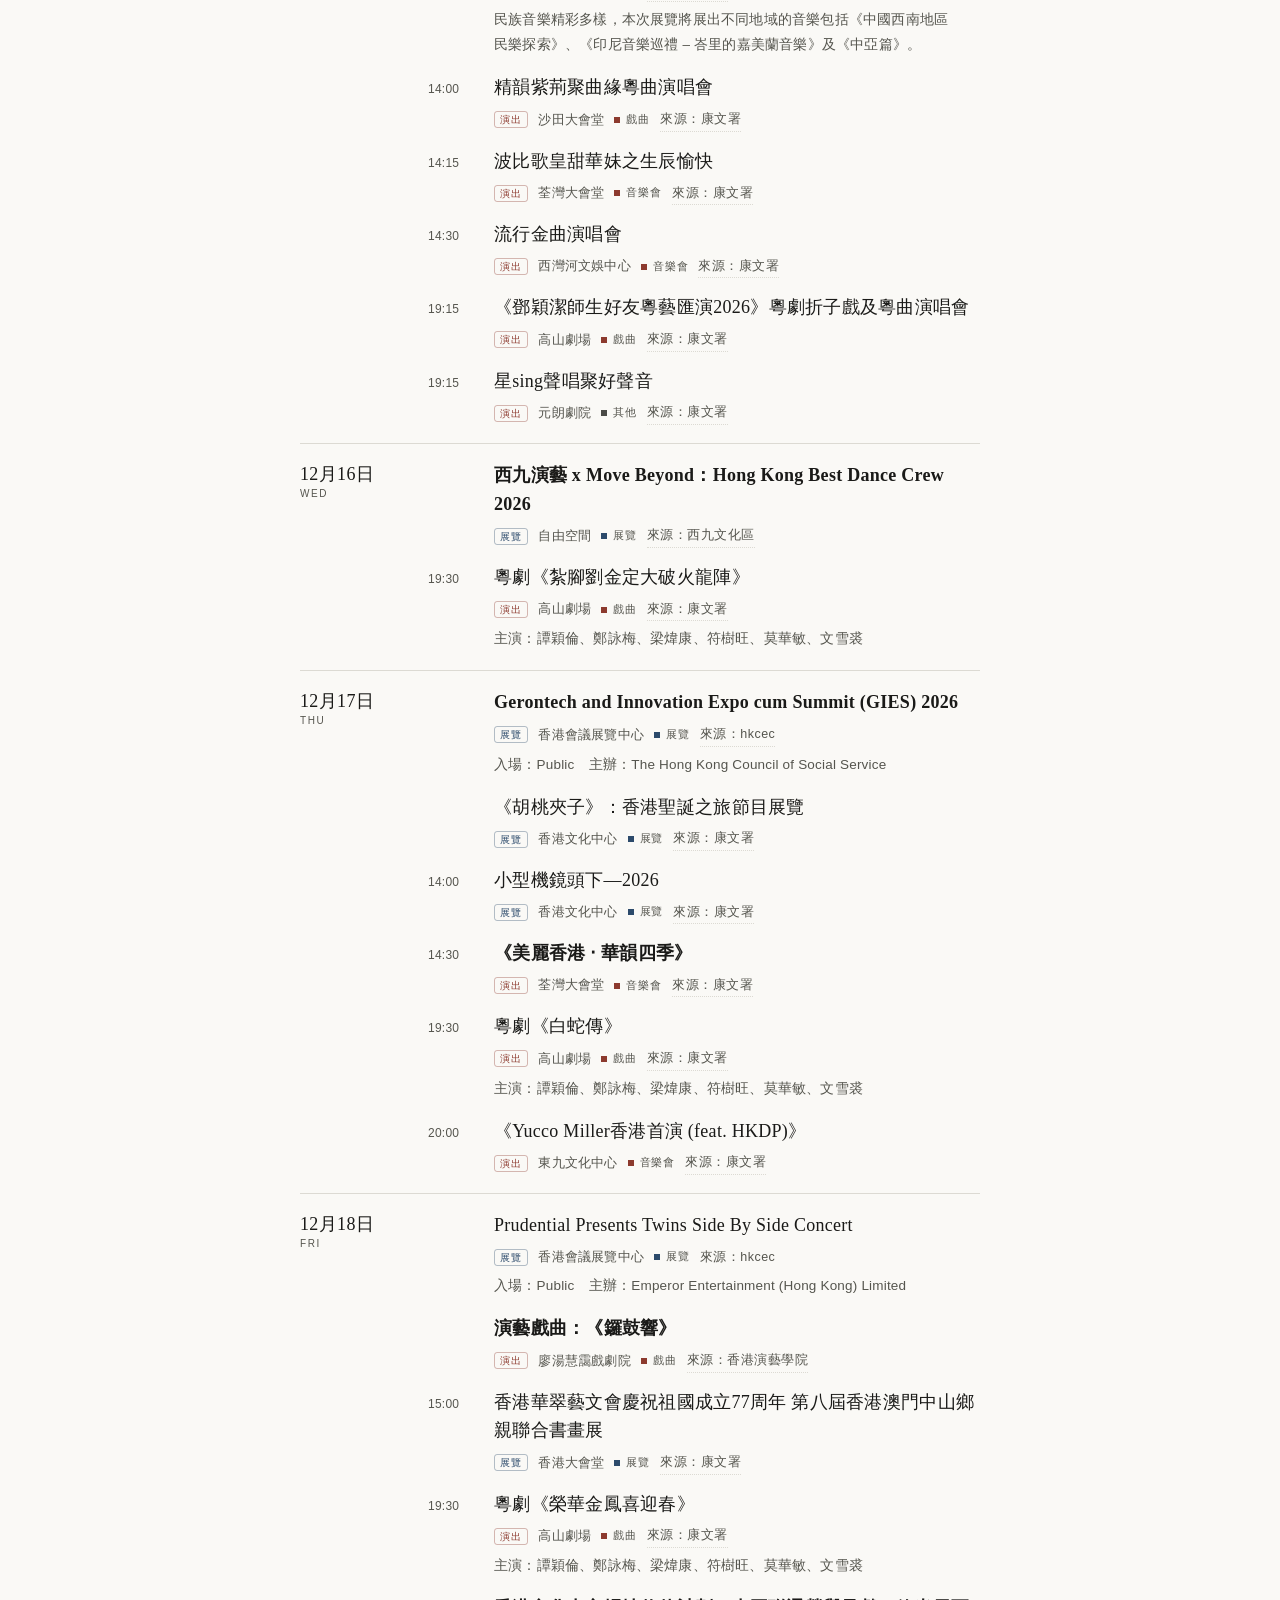
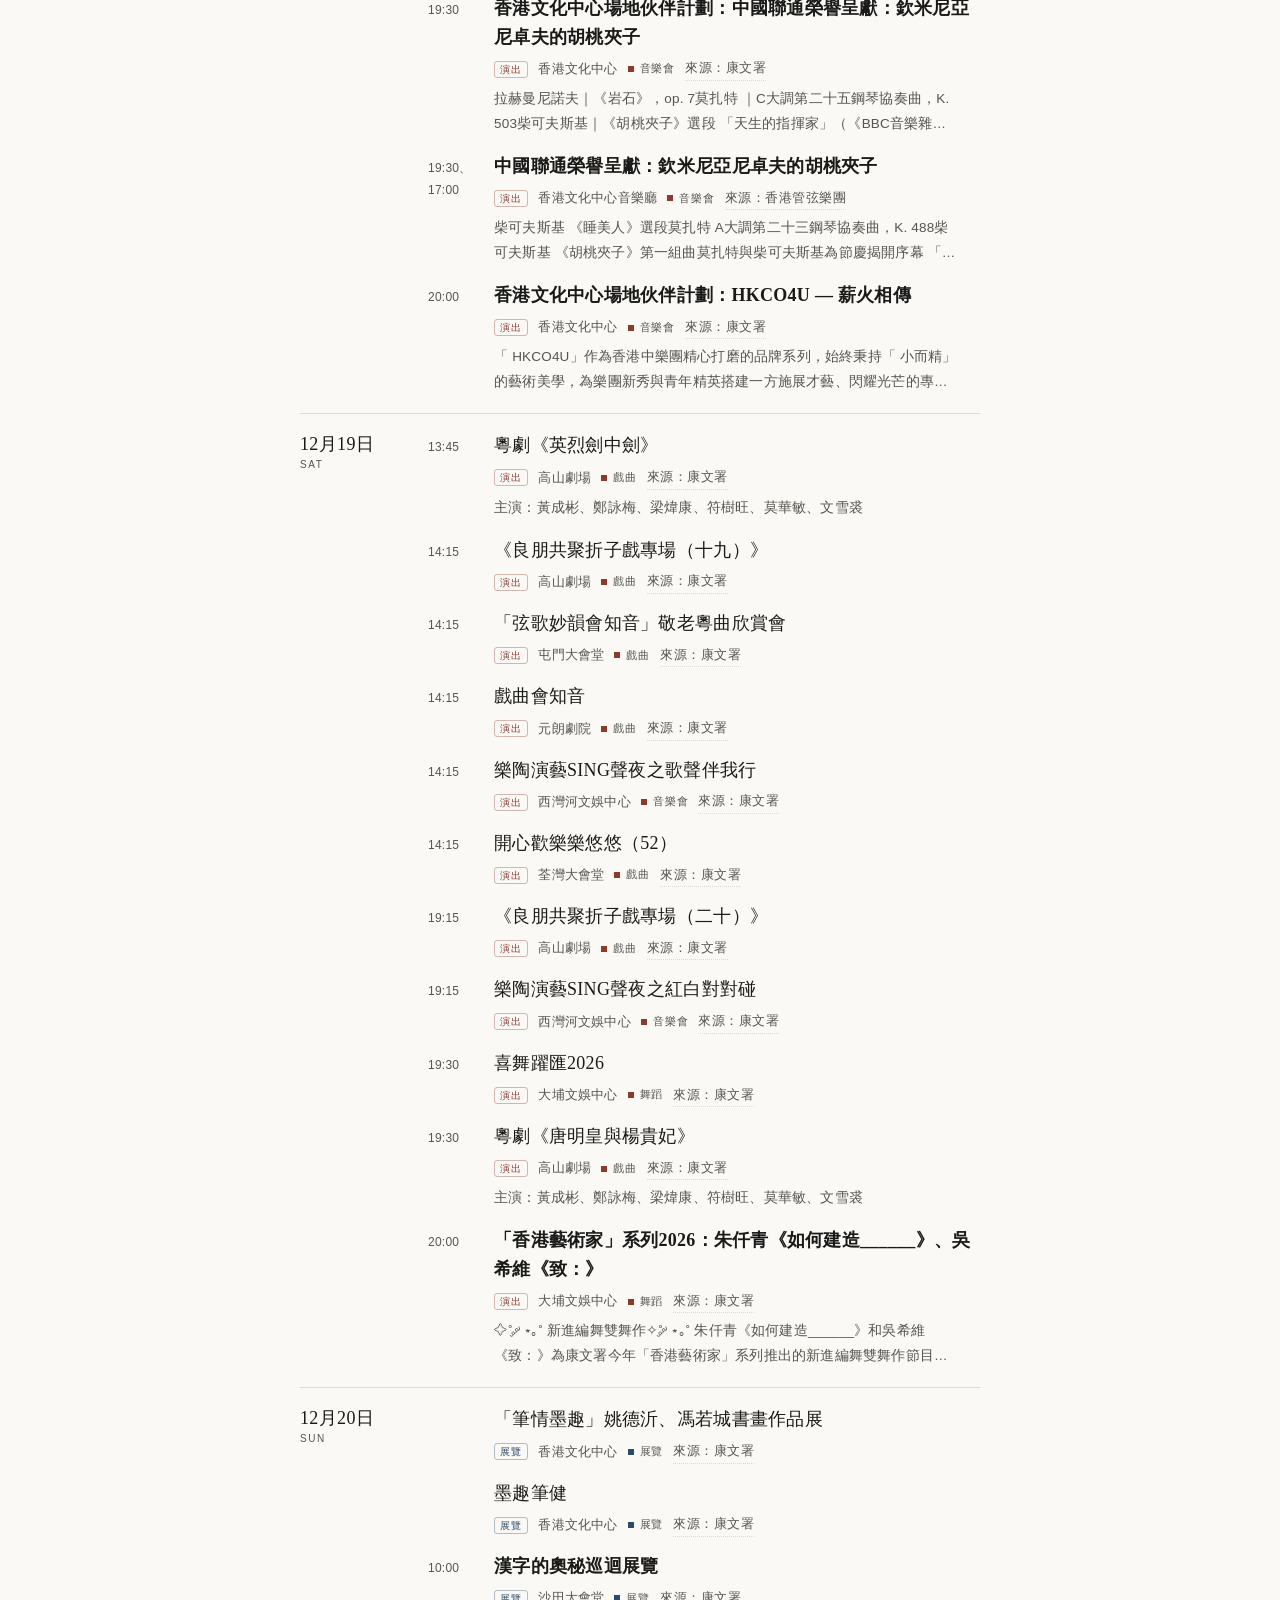
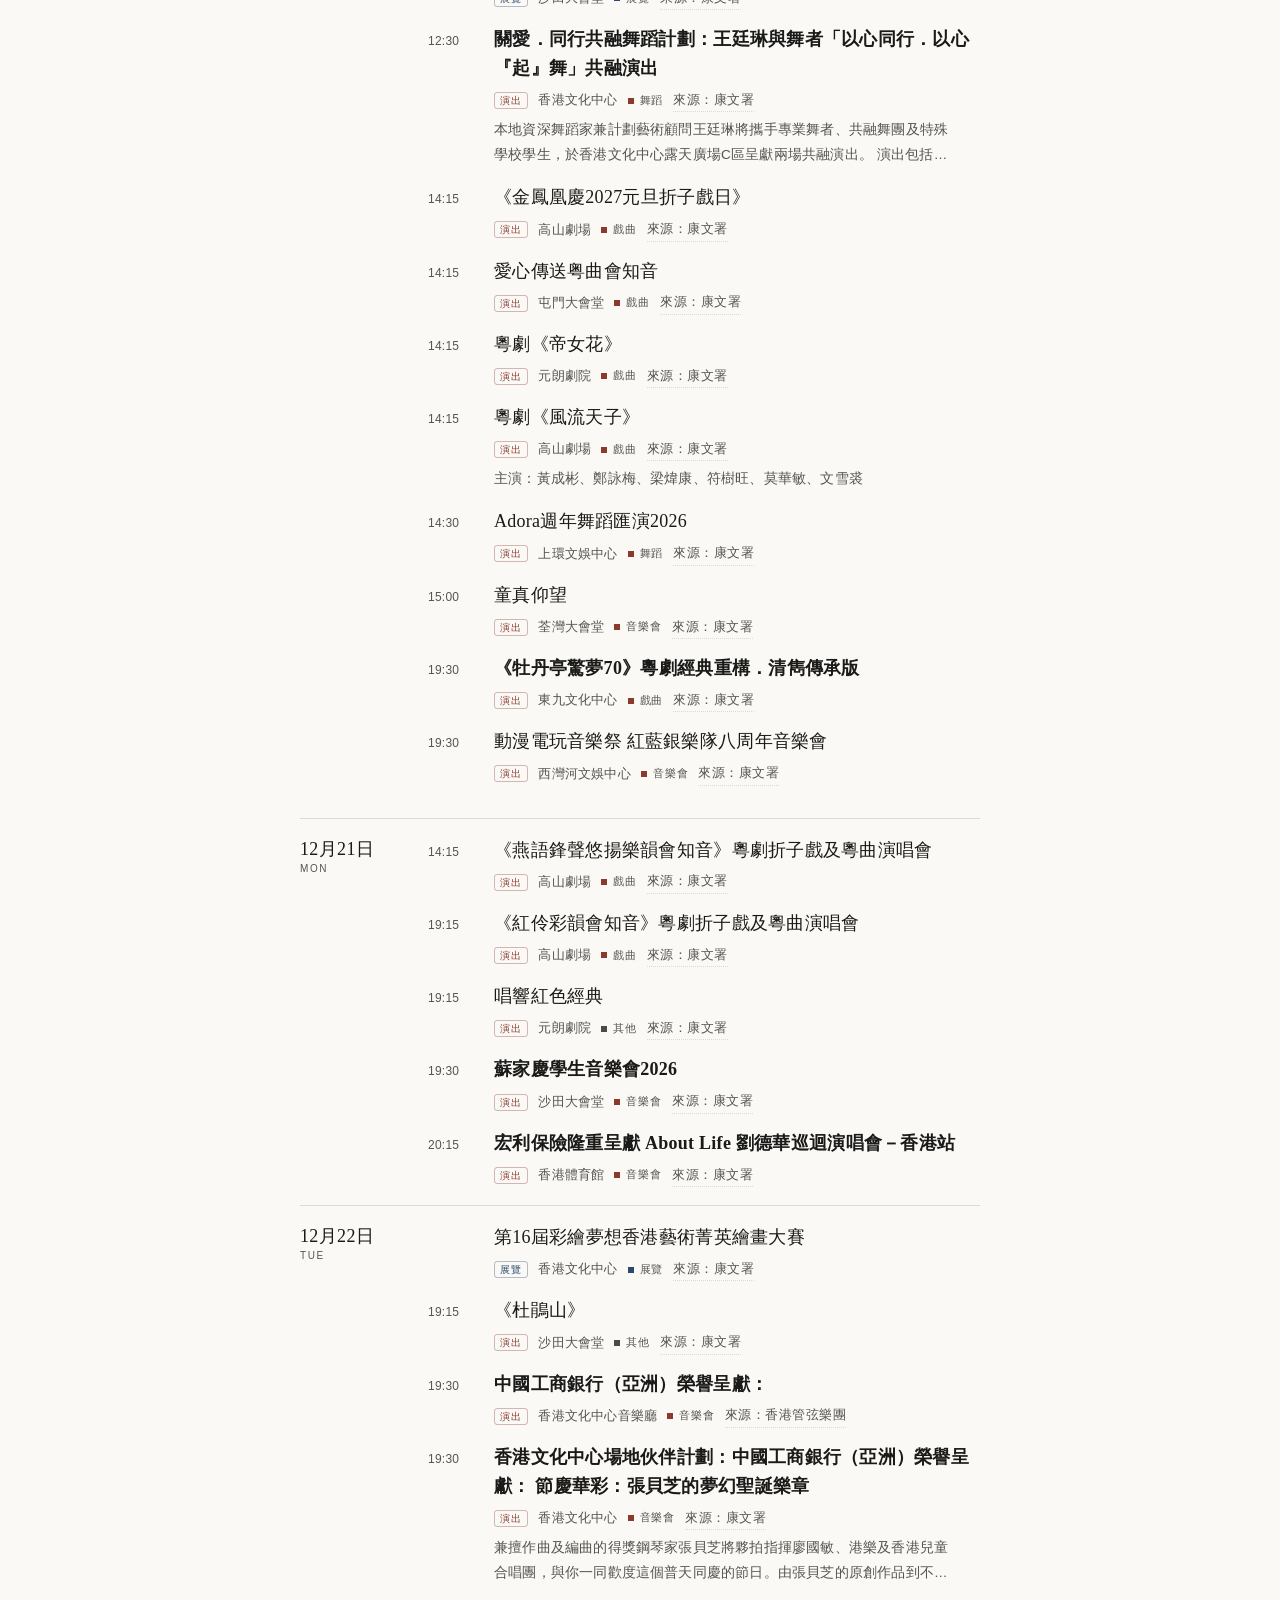
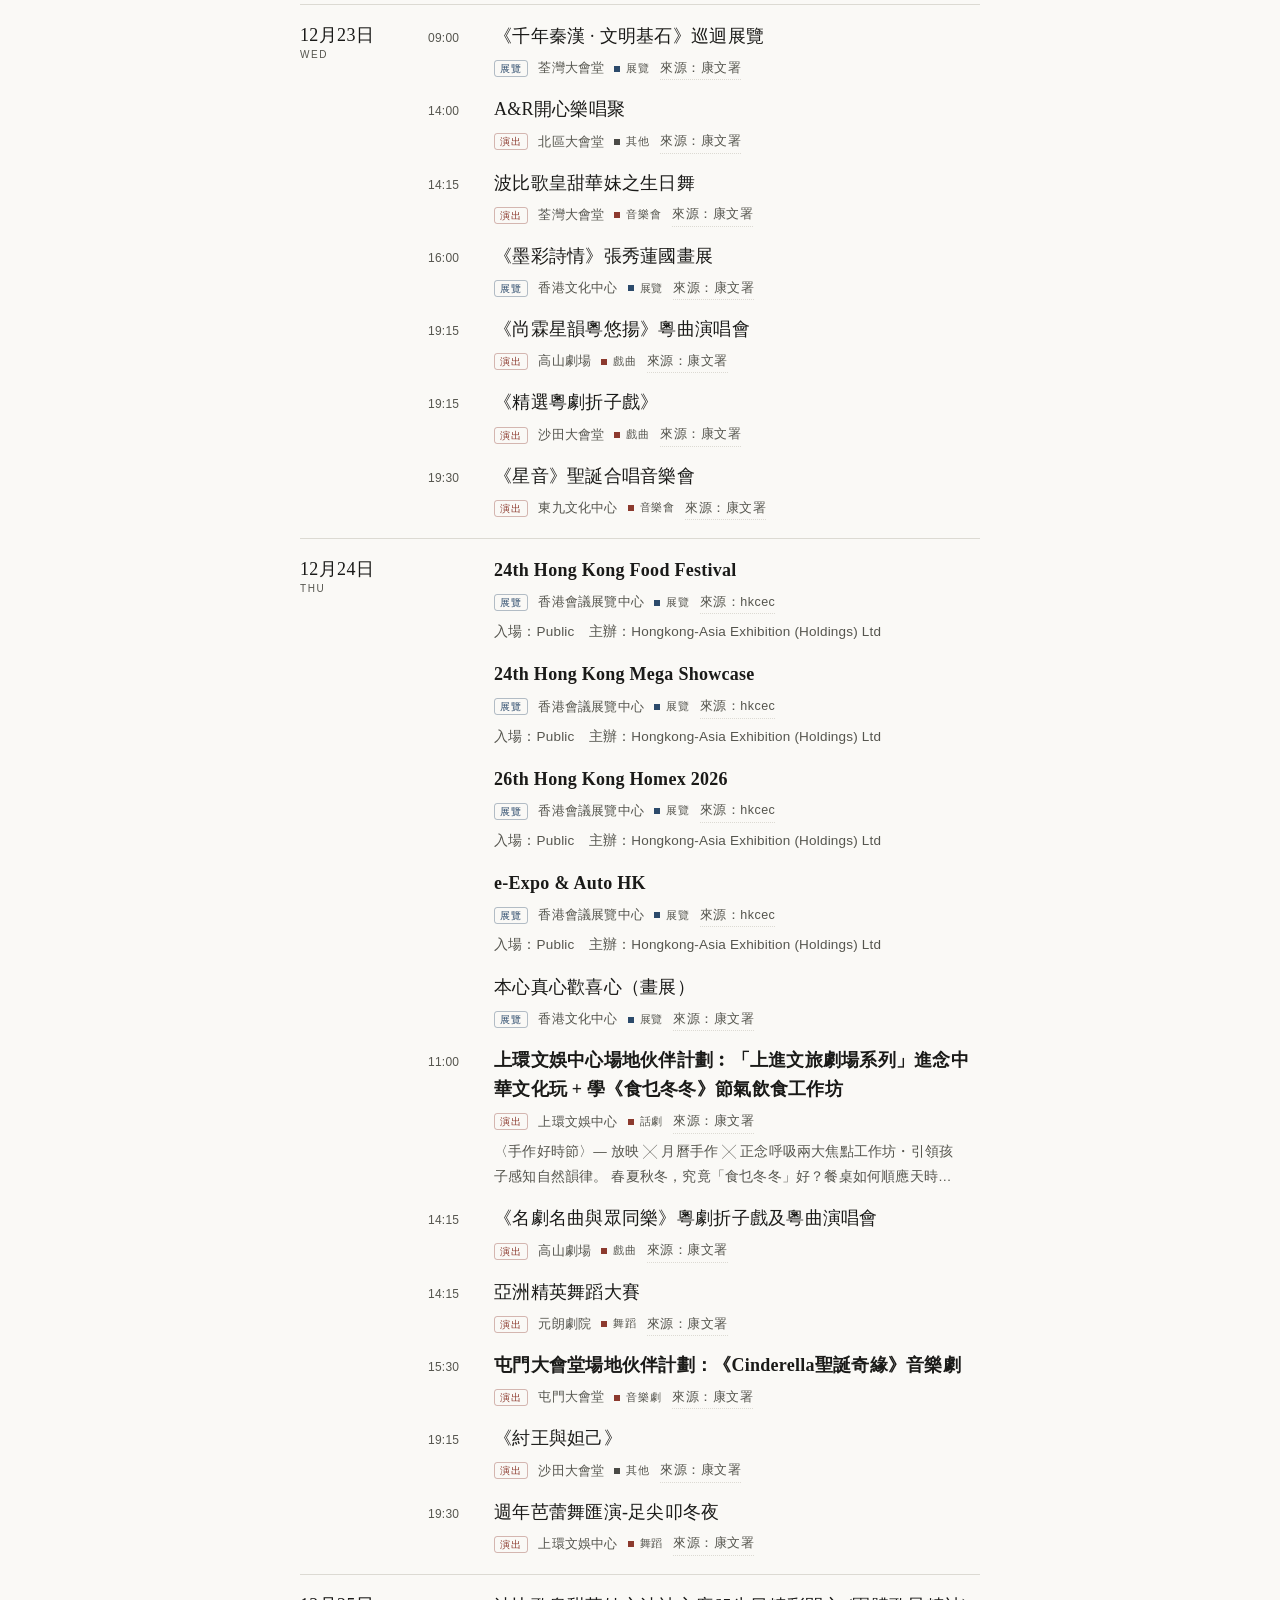
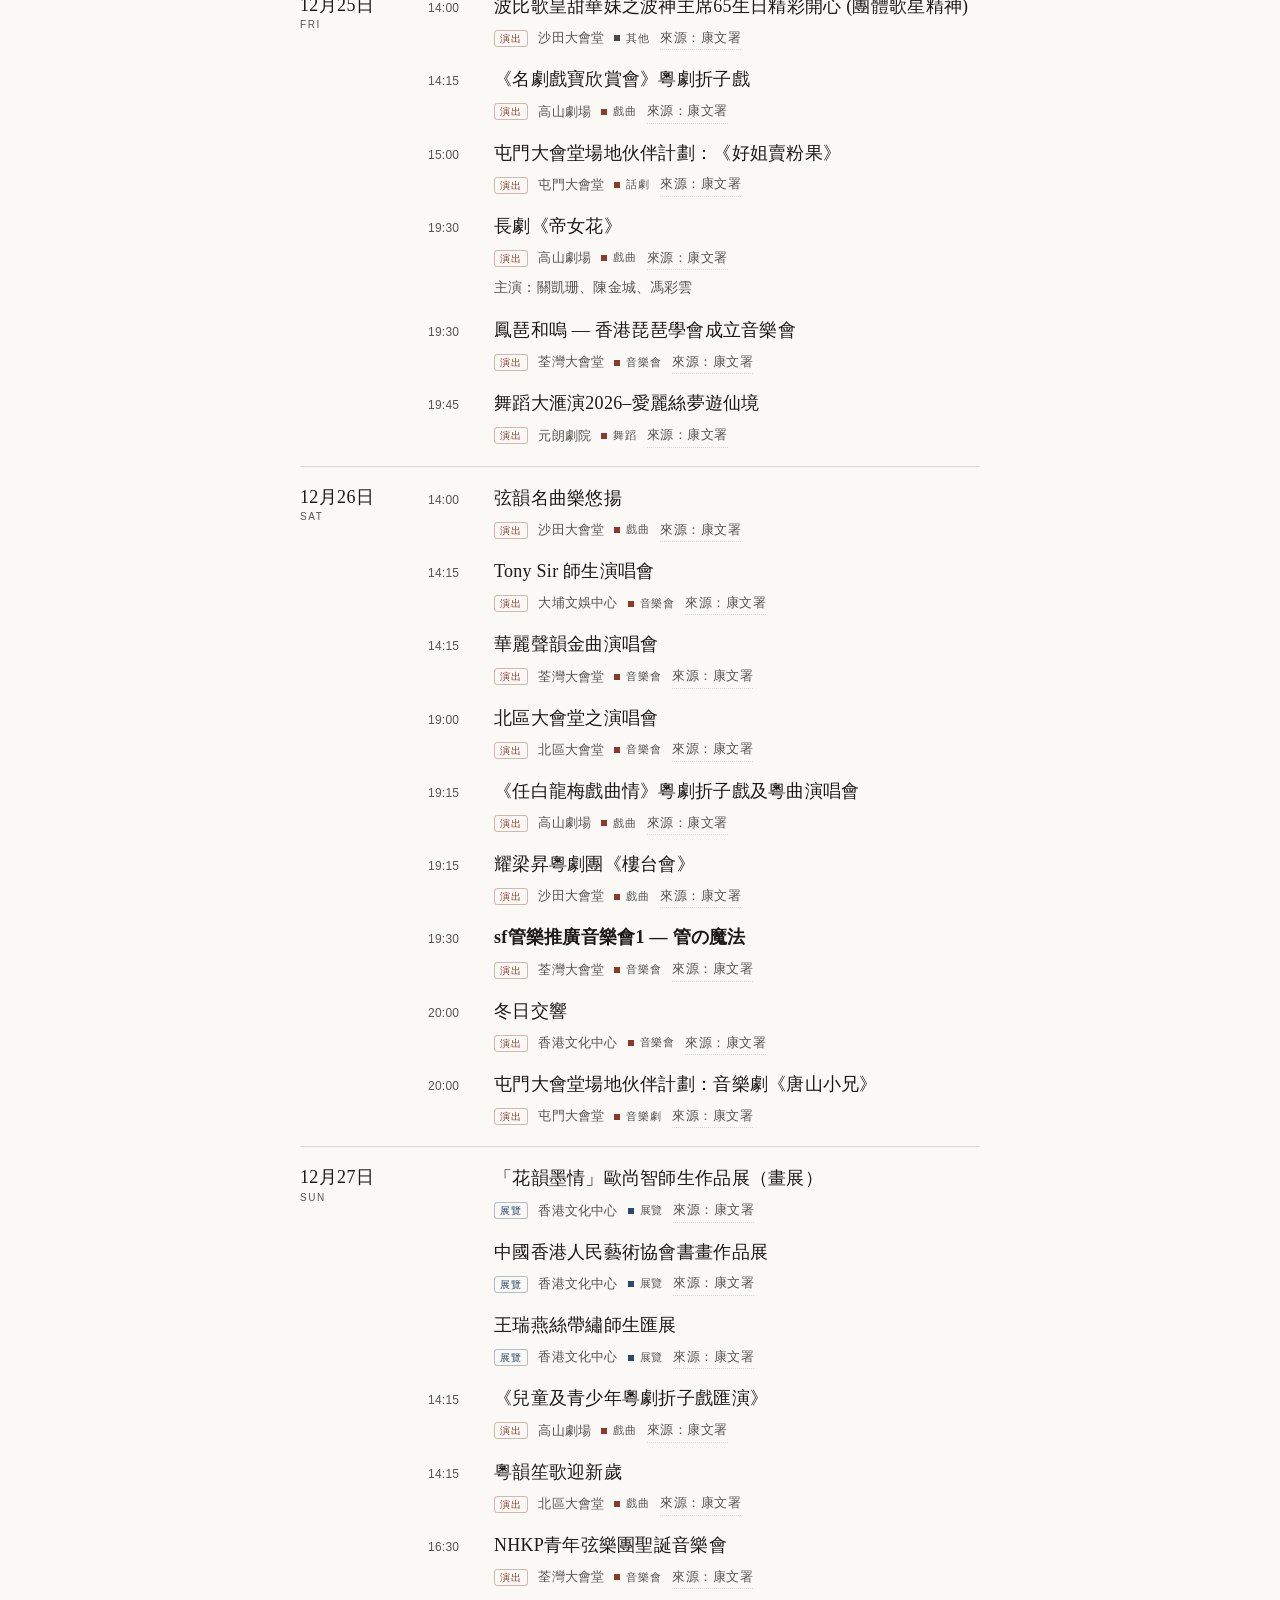
==== commit 12fbe267: "筛选区重排：一列一个维度、字号上移站头、去掉内容标签" ====
--- a/index.html
+++ b/index.html
@@ -1,102 +1,108 @@
-<!DOCTYPE html>
-<html lang="zh-Hant">
-<head>
-<meta charset="utf-8">
-<meta name="viewport" content="width=device-width,initial-scale=1">
-<title>幕｜香港演出與展覽時間軸 2026</title>
-<meta name="description" content="香港演出與展覽的日曆：舞台劇、音樂會、舞蹈、戲曲、電影與博物館展覽，按日子排在同一條時間軸，可按日期、場地、類型篩選。每月更新。">
-<link rel="canonical" href="https://muk-8tc.pages.dev/">
-<meta name="robots" content="index,follow,max-image-preview:large">
-<meta property="og:type" content="website">
-<meta property="og:site_name" content="幕">
-<meta property="og:title" content="幕｜香港演出與展覽時間軸 2026">
-<meta property="og:description" content="舞台劇、音樂會、舞蹈、戲曲、電影與博物館展覽，按日子排在同一條時間軸。每月更新。">
-<meta property="og:url" content="https://muk-8tc.pages.dev/">
-<meta property="og:locale" content="zh_HK">
-<meta name="twitter:card" content="summary">
-<script type="application/ld+json">{"@context":"https://schema.org","@type":"WebSite","name":"幕","alternateName":"幕 — 香港演出與展覽時間軸","url":"https://muk-8tc.pages.dev/","inLanguage":"zh-Hant","description":"香港演出與展覽的日曆，把各場地與藝團的節目按日子排成一條時間軸。"}</script>
-<link rel="stylesheet" href="style.css?v=13" id="css">
-</head>
-<body>
-<div class="wrap">
-
-  <header class="masthead">
-    <h1 class="logo">幕<small>Hong Kong · What's On</small></h1>
-    <div class="navwrap">
-      <nav id="filters" aria-label="分類"></nav>
-      <a class="toplink" href="about.html">關於</a>
-    </div>
-  </header>
-
-  <div class="controls" id="controls">
-  <button type="button" class="filter-toggle" id="filter-toggle" aria-expanded="true" aria-controls="filter-body">
-    <span class="ft-label">篩選</span>
-    <span class="ft-sum" id="ft-sum"></span>
-    <span class="ft-chev" aria-hidden="true"></span>
-  </button>
-  <div class="filter-body" id="filter-body">
-  <div class="jumpbar">
-    <label for="jump">由</label>
-    <input type="date" id="jump">
-    <label for="jump-to">至</label>
-    <input type="date" id="jump-to">
-    <button type="button" id="jump-clear">全部時段</button>
-    <button type="button" id="jump-go">去</button>
-  </div>
-
-  <div class="weekbar" id="weekbar">
-    <span class="weekbar-label">星期</span>
-  </div>
-
-  <div class="placebar">
-    <label for="place">地點</label>
-    <input id="place" list="places" placeholder="場地名或關鍵字" autocomplete="off">
-    <datalist id="places"></datalist>
-    <label for="tfrom">時間</label>
-    <select id="tfrom"><option value="">任何</option></select>
-    <span class="dash">至</span>
-    <select id="tto"><option value="">任何</option></select>
-    <div class="fontbar">
-      <span class="fontbar-label">字</span>
-      <button type="button" class="fs" data-fs="s">小</button>
-      <button type="button" class="fs on" data-fs="m">中</button>
-      <button type="button" class="fs" data-fs="l">大</button>
-    </div>
-  </div>
-
-  <div class="contentbar" id="contentbar">
-    <span class="contentbar-label">內容</span>
-    <div class="chips" id="contentchips"></div>
-    <span class="contentbar-hint">點一下只看這類，可多選</span>
-  </div>
-  </div>
-  </div>
-
-  <section class="band" id="band" hidden data-open="0">
-    <h2 id="band-title">展出中 · 展覽</h2>
-    <p class="band-note" id="band-note">檔期較長，與演出分開看。</p>
-    <ul id="band-list"></ul>
-  </section>
-
-  <main class="timeline" id="timeline"></main>
-
-  <footer id="foot"></footer>
-
-  <section class="about">
-    <h2>關於</h2>
-    <p>把香港幾個場地和藝團的節目表，併成同一條時間軸。不為賣票，只為讓你在某個沒事的晚上，剛好滑到一場想看的演出。</p>
-    <p>資料每月更新一次。過期的不刪，標上「已結束」。</p>
-    <p class="by">Hector Tam　·　君秋雪　·　二〇二六年十月</p>
-  </section>
-</div>
-
-<noscript>
-  <p>幕是一個香港演出與展覽的日曆：把康文署各個場地、西九文化區、香港管弦樂團、香港話劇團、香港舞蹈團、M+、香港藝術館等單位的節目表，按日子排在同一條時間軸上，包括舞台劇、音樂會、舞蹈、戲曲、電影與博物館展覽。時間軸由 JavaScript 載入，請開啟 JavaScript，或看<a href="about.html">關於</a>一頁了解資料來源與用法。</p>
-</noscript>
-
-<script src="app.js?v=2"></script>
-<script>
-  MUK.boot(function () { MUK.calendarPage(); });
-</script>
-</body>
-</html>
+<!DOCTYPE html>
+<html lang="zh-Hant">
+<head>
+<meta charset="utf-8">
+<meta name="viewport" content="width=device-width,initial-scale=1">
+<title>幕｜香港演出與展覽時間軸 2026</title>
+<meta name="description" content="香港演出與展覽的日曆：舞台劇、音樂會、舞蹈、戲曲、電影與博物館展覽，按日子排在同一條時間軸，可按日期、場地、類型篩選。每月更新。">
+<link rel="canonical" href="https://muk-8tc.pages.dev/">
+<meta name="robots" content="index,follow,max-image-preview:large">
+<meta property="og:type" content="website">
+<meta property="og:site_name" content="幕">
+<meta property="og:title" content="幕｜香港演出與展覽時間軸 2026">
+<meta property="og:description" content="舞台劇、音樂會、舞蹈、戲曲、電影與博物館展覽，按日子排在同一條時間軸。每月更新。">
+<meta property="og:url" content="https://muk-8tc.pages.dev/">
+<meta property="og:locale" content="zh_HK">
+<meta name="twitter:card" content="summary">
+<script type="application/ld+json">{"@context":"https://schema.org","@type":"WebSite","name":"幕","alternateName":"幕 — 香港演出與展覽時間軸","url":"https://muk-8tc.pages.dev/","inLanguage":"zh-Hant","description":"香港演出與展覽的日曆，把各場地與藝團的節目按日子排成一條時間軸。"}</script>
+<link rel="stylesheet" href="style.css?v=13" id="css">
+</head>
+<body>
+<div class="wrap">
+
+  <header class="masthead">
+    <h1 class="logo">幕<small>Hong Kong · What's On</small></h1>
+    <div class="navwrap">
+      <nav id="filters" aria-label="分類"></nav>
+      <div class="fontbar">
+        <button type="button" class="fs" data-fs="s">小</button>
+        <button type="button" class="fs on" data-fs="m">中</button>
+        <button type="button" class="fs" data-fs="l">大</button>
+      </div>
+      <a class="toplink" href="about.html">關於</a>
+    </div>
+  </header>
+
+  <div class="controls" id="controls">
+  <button type="button" class="filter-toggle" id="filter-toggle" aria-expanded="true" aria-controls="filter-body">
+    <span class="ft-label">篩選</span>
+    <span class="ft-sum" id="ft-sum"></span>
+    <span class="ft-chev" aria-hidden="true"></span>
+  </button>
+  <div class="filter-body" id="filter-body">
+
+  <div class="frow">
+    <span class="frow-label">日期</span>
+    <div class="jumpbar">
+      <input type="date" id="jump" aria-label="由">
+      <span class="dash">至</span>
+      <input type="date" id="jump-to" aria-label="至">
+      <button type="button" id="jump-clear">全部時段</button>
+      <button type="button" id="jump-go">去</button>
+    </div>
+  </div>
+
+  <div class="frow">
+    <span class="frow-label">星期</span>
+    <div class="weekbar" id="weekbar"></div>
+  </div>
+
+  <div class="frow">
+    <span class="frow-label">地點</span>
+    <div class="placebar">
+      <input id="place" list="places" placeholder="場地名或關鍵字" autocomplete="off">
+      <datalist id="places"></datalist>
+    </div>
+  </div>
+
+  <div class="frow">
+    <span class="frow-label">時間</span>
+    <div class="timebar">
+      <select id="tfrom" aria-label="由"><option value="">任何</option></select>
+      <span class="dash">至</span>
+      <select id="tto" aria-label="至"><option value="">任何</option></select>
+      <button type="button" id="filter-reset" hidden>清除全部</button>
+    </div>
+  </div>
+
+  </div>
+  </div>
+
+  <section class="band" id="band" hidden data-open="0">
+    <h2 id="band-title">展出中 · 展覽</h2>
+    <p class="band-note" id="band-note">檔期較長，與演出分開看。</p>
+    <ul id="band-list"></ul>
+  </section>
+
+  <main class="timeline" id="timeline"></main>
+
+  <footer id="foot"></footer>
+
+  <section class="about">
+    <h2>關於</h2>
+    <p>把香港幾個場地和藝團的節目表，併成同一條時間軸。不為賣票，只為讓你在某個沒事的晚上，剛好滑到一場想看的演出。</p>
+    <p>資料每月更新一次。過期的不刪，標上「已結束」。</p>
+    <p class="by">Hector Tam　·　君秋雪　·　二〇二六年十月</p>
+  </section>
+</div>
+
+<noscript>
+  <p>幕是一個香港演出與展覽的日曆：把康文署各個場地、西九文化區、香港管弦樂團、香港話劇團、香港舞蹈團、M+、香港藝術館等單位的節目表，按日子排在同一條時間軸上，包括舞台劇、音樂會、舞蹈、戲曲、電影與博物館展覽。時間軸由 JavaScript 載入，請開啟 JavaScript，或看<a href="about.html">關於</a>一頁了解資料來源與用法。</p>
+</noscript>
+
+<script src="app.js?v=3"></script>
+<script>
+  MUK.boot(function () { MUK.calendarPage(); });
+</script>
+</body>
+</html>
--- a/style.css
+++ b/style.css
@@ -94,6 +94,36 @@
   background:var(--line);
 }
 
+/* ---------- 篩選面板：一列一個維度（2026-11-03 重排） ---------- */
+.frow{display:flex;align-items:flex-start;gap:14px;padding:8px 0;}
+.frow + .frow{border-top:1px solid var(--line);}
+.frow-label{
+  flex:0 0 2.4em;font-size:11px;letter-spacing:.16em;color:var(--ink-3);
+  line-height:26px;white-space:nowrap;
+}
+.frow .jumpbar,
+.frow .weekbar,
+.frow .placebar,
+.frow .timebar{margin-top:0;flex:1;min-width:0;}
+.frow .weekbar-label{display:none;}
+.timebar{
+  display:flex;flex-wrap:wrap;align-items:center;gap:8px;
+  font-size:12px;color:var(--ink-3);
+}
+.timebar select{
+  font-family:var(--sans);font-size:13px;color:var(--ink);cursor:pointer;
+  background:#fff;border:1px solid var(--line);border-radius:3px;padding:3px 7px;
+}
+.timebar select:hover{border-color:var(--line-2);}
+.timebar select:focus{outline:none;border-color:var(--ink);}
+.timebar .dash{color:var(--ink-3);}
+#filter-reset{
+  appearance:none;background:none;border:0;padding:0 2px;cursor:pointer;margin-left:8px;
+  font-family:var(--sans);font-size:12px;color:var(--ink-3);letter-spacing:.04em;
+  text-decoration:underline;text-underline-offset:3px;
+}
+#filter-reset:hover{color:var(--ink);}
+
 /* ---------- 展覽帶 ---------- */
 .band{margin-top:40px;}
 .band h2{
@@ -197,6 +227,9 @@
   display:flex;align-items:center;gap:4px;margin-left:auto;
   font-size:12px;color:var(--ink-3);
 }
+/* 站頭那一組：縮小、貼近「關於」 */
+.navwrap .fontbar{margin:0 0 0 14px;gap:2px;}
+.navwrap .fontbar .fs{font-size:11px;padding:0 6px;line-height:1.5;}
 .fontbar-label{letter-spacing:.14em;margin-right:6px;}
 .fontbar .fs{
   appearance:none;background:#fff;border:1px solid var(--line);cursor:pointer;
